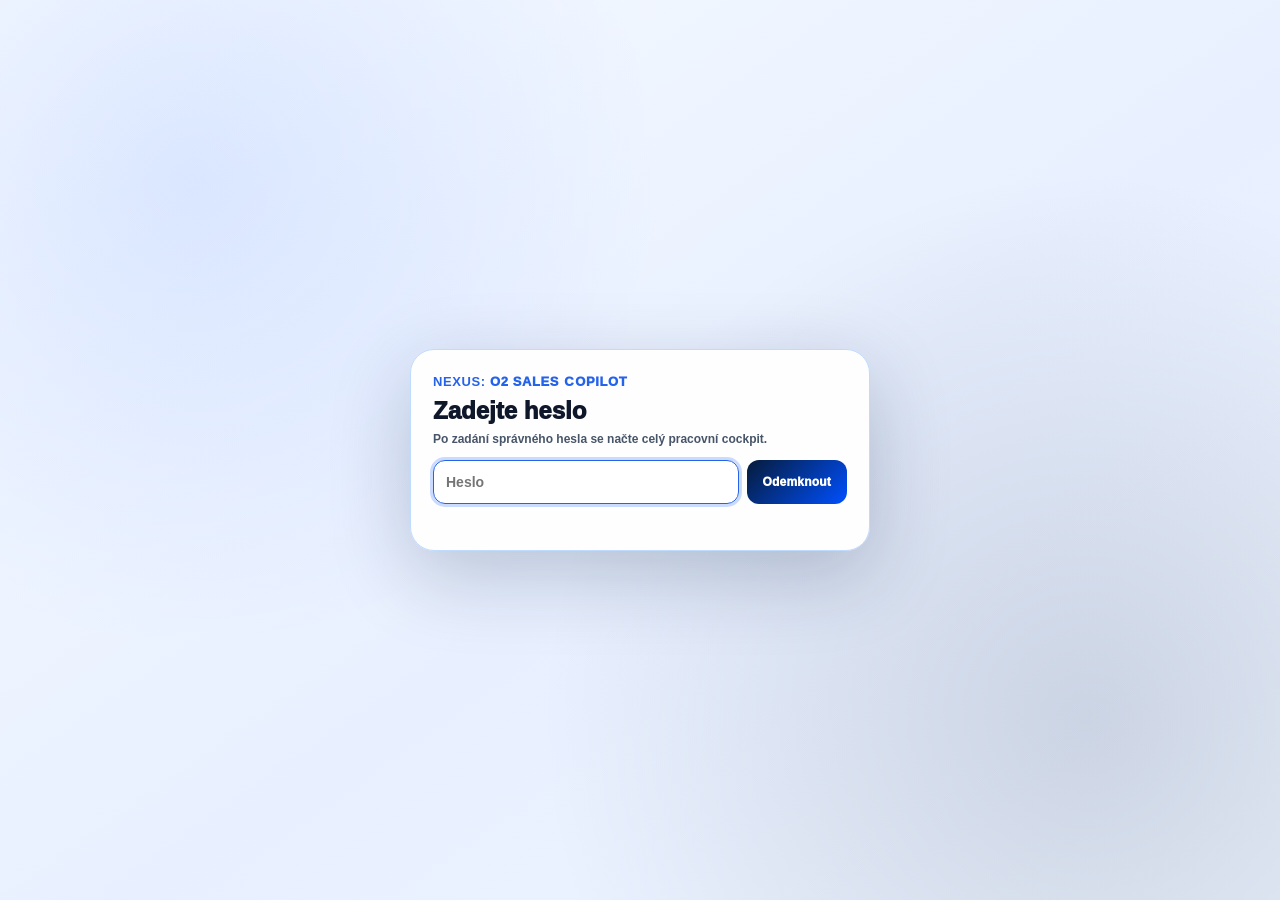
==== index.html @ bfa9541d "Rename index.html.html to index.html" ====
﻿<!DOCTYPE html>
<html lang="cs">
<head>
  <meta charset="UTF-8">
  <meta name="viewport" content="width=1400, shrink-to-fit=no, user-scalable=yes">
  <title>Nexus: O2 Sales Copilot · Corporate scoring & Anomaly Stats</title>
  <style>
    :root {
      --o2: #0050ff;
      --o2d: #061b3a;
      --o2m: #123e78;
      --soft: #eff6ff;
      --line: #dbe5f2;
      --ink: #0f172a;
      --mut: #64748b;
      --ok: #047857;
      --warn: #c2410c;
      --bad: #dc2626;
      --panel: rgba(255, 255, 255, .98);
      --shadow: 0 12px 32px rgba(0, 35, 90, .10);
    }

    *, *:before, *:after {
      box-sizing: border-box;
      margin: 0;
      padding: 0;
      font-family: "On Air", Inter, "Segoe UI", Arial, sans-serif;
    }

    html, body { 
      height: 100%; 
    }

    /* Vynutí desktop layout i na mobilu — 1400px vs. fyzická šířka zařídí dynamický initial-scale ve viewport meta */
    html {
      min-width: 1400px;
    }

    body {
      height: 100vh;
      overflow: hidden;
      background: #eff6ff;
      color: var(--ink);
      font-size: 12px;
    }

    body.locked {
      overflow: hidden;
      background: #f4f8ff;
    }

    body.locked > *:not(#lockScreen):not(script) {
      display: none !important;
    }

    .lock-screen {
      position: fixed;
      inset: 0;
      z-index: 5000;
      display: none;
      align-items: center;
      justify-content: center;
      background:
        radial-gradient(circle at 15% 20%, rgba(0, 80, 255, 0.1), transparent 36%),
        radial-gradient(circle at 85% 80%, rgba(6, 27, 58, 0.14), transparent 42%),
        linear-gradient(145deg, #f7fbff, #e8f0ff 55%, #eef4ff);
      padding: 20px;
    }

    body.locked .lock-screen {
      display: flex;
    }

    .lock-card {
      width: min(460px, 96vw);
      background: rgba(255, 255, 255, 0.96);
      border: 1px solid #bfdbfe;
      border-radius: 24px;
      box-shadow: 0 24px 80px rgba(6, 27, 58, 0.22);
      padding: 24px 22px 18px;
    }

    .lock-brand {
      font-size: 13px;
      text-transform: uppercase;
      letter-spacing: 0.6px;
      color: #2563eb;
      font-weight: 950;
      margin-bottom: 8px;
    }

    .lock-title {
      font-size: 24px;
      line-height: 1.15;
      font-weight: 950;
      color: #0f172a;
      margin-bottom: 8px;
    }

    .lock-sub {
      font-size: 12px;
      color: #475569;
      font-weight: 800;
      margin-bottom: 14px;
    }

    .lock-form {
      display: grid;
      grid-template-columns: 1fr auto;
      gap: 8px;
    }

    .lock-input {
      height: 44px;
      border: 1px solid #93c5fd;
      border-radius: 12px;
      padding: 0 12px;
      font-size: 14px;
      font-weight: 850;
      background: #fff;
      color: #0f172a;
    }

    .lock-input:focus {
      outline: 3px solid rgba(0, 80, 255, 0.2);
      border-color: #2563eb;
    }

    .lock-btn {
      height: 44px;
      border: 0;
      border-radius: 12px;
      padding: 0 16px;
      background: linear-gradient(135deg, var(--o2d), var(--o2));
      color: #fff;
      font-size: 12px;
      font-weight: 950;
      letter-spacing: 0.2px;
    }

    .lock-msg {
      margin-top: 10px;
      min-height: 18px;
      font-size: 11px;
      font-weight: 900;
      color: #dc2626;
    }

    button, textarea, input, select { 
      font-family: inherit; 
    }
    
    button { 
      cursor: pointer; 
    }

    .pill:hover:not(.active), 
    .action-say-btn:hover:not(.active), 
    .road-item:hover:not(.cur) {
      border-color: var(--o2);
    }

    .choice:hover:not(.active) {
      border-color: var(--o2);
      box-shadow: 0 6px 18px rgba(0, 35, 90, .10);
      transform: translateY(-1px);
    }

    header {
      height: 48px;
      background: linear-gradient(135deg, var(--o2d), var(--o2) 72%, #2f7cff);
      color: #fff;
      display: flex;
      align-items: center;
      justify-content: space-between;
      padding: 6px 16px;
      box-shadow: 0 6px 18px rgba(0, 35, 90, .18);
      position: relative;
      z-index: 10;
    }

    .hl {
      display: flex;
      align-items: center;
      gap: 16px;
      min-width: 0;
    }

    .hl-brand {
      min-width: 0;
    }

    .ht { 
      font-size: 16px; 
      font-weight: 950; 
      letter-spacing: -.2px; 
    }

    .hs { 
      font-size: 9px; 
      color: #dbeafe; 
      font-weight: 900; 
      letter-spacing: .45px; 
      text-transform: uppercase; 
    }

    .hc { 
      position: static;
      transform: none;
      text-align: left;
      flex-shrink: 0;
    }

    .clock { 
      font-size: 16px; 
      font-weight: 950; 
    }

    .date { 
      font-size: 8.5px; 
      color: #dbeafe; 
      text-transform: uppercase; 
    }

    .hr { 
      display: flex; 
      gap: 8px; 
      flex-wrap: nowrap;
      overflow-x: auto;
      -webkit-overflow-scrolling: touch;
      scrollbar-width: none;
    }
    .hr::-webkit-scrollbar { display: none; }

    .btn {
      border: 1px solid rgba(255, 255, 255, .28);
      background: rgba(255, 255, 255, .13);
      color: #fff;
      border-radius: 999px;
      padding: 7px 14px;
      font-size: 11px;
      font-weight: 950;
      white-space: nowrap;
      flex-shrink: 0;
    }

    .btn:hover { 
      background: rgba(255, 255, 255, .24); 
    }
    
    .redbtn { background: #dc2626 !important; }
    .greenbtn { background: #0050ff !important; }
    .statbtn { background: #123e78 !important; }

    .app {
      height: calc(100vh - 48px);
      padding: 10px 12px 12px;
      display: grid;
      grid-template-columns: minmax(100px, 6fr) minmax(500px, 39fr) minmax(500px, 39fr) minmax(200px, 16fr);
      gap: 12px;
      max-width: 1920px;
      margin: 0 auto;
      position: relative;
      z-index: 1;
      overflow: hidden;
    }

    .app > aside, .app > section {
      height: 100%;
      min-height: 0;
      display: flex;
      flex-direction: column;
    }

    .road, .card, .panel {
      background: rgba(255,255,255,.94);
      backdrop-filter: blur(14px);
      -webkit-backdrop-filter: blur(14px);
      border: 1px solid rgba(191, 219, 254, .7);
      border-radius: 22px;
      box-shadow: 0 12px 40px rgba(0,35,90,.09), 0 0 0 1px rgba(255,255,255,.6) inset;
      overflow: hidden;
      min-height: 0;
      display: flex;
      flex-direction: column;
      height: 100%;
      flex: 1;
    }

    .cardhead {
      height: 46px;
      min-height: 46px;
      padding: 0 16px;
      color: #fff;
      display: flex;
      justify-content: space-between;
      align-items: center;
      flex-shrink: 0;
      background: linear-gradient(135deg, var(--o2d) 0%, var(--o2) 60%, #3d8bff 100%);
      box-shadow: 0 2px 12px rgba(0,80,255,.25);
    }

    .cardtitle { font-size: 15px; font-weight: 950; letter-spacing: .2px; }

    #cardHost {
      transform-style: preserve-3d;
      backface-visibility: hidden;
      will-change: transform, opacity;
      transform-origin: center center;
    }

    .card-swap-cube-next {
      animation: cubeInNext 260ms cubic-bezier(.2, .7, .2, 1);
    }

    .card-swap-cube-prev {
      animation: cubeInPrev 260ms cubic-bezier(.2, .7, .2, 1);
    }

    @keyframes cubeInNext {
      from {
        opacity: .42;
        transform: perspective(1000px) rotateY(-10deg) translateX(14px) scale(.985);
      }
      to {
        opacity: 1;
        transform: perspective(1000px) rotateY(0deg) translateX(0) scale(1);
      }
    }

    @keyframes cubeInPrev {
      from {
        opacity: .42;
        transform: perspective(1000px) rotateY(10deg) translateX(-14px) scale(.985);
      }
      to {
        opacity: 1;
        transform: perspective(1000px) rotateY(0deg) translateX(0) scale(1);
      }
    }
    
    .badge { 
      font-size: 10px; 
      font-weight: 950; 
      background: rgba(255, 255, 255, .24); 
      padding: 4px 8px; 
      border-radius: 999px; 
    }

    .c0, .c1 { background: linear-gradient(90deg, var(--o2d), var(--o2)); }
    .c2 { background: linear-gradient(90deg, #064e3b, var(--o2)); }
    .c3 { background: linear-gradient(90deg, var(--o2m), var(--o2)); }
    .c6 { background: linear-gradient(90deg, var(--o2d), var(--o2), var(--o2m)); }

    .body {
      position: relative;
      flex: 1;
      min-height: 0;
      overflow: hidden;
      padding: 12px 13px 12px;
      display: flex;
      flex-direction: column;
      gap: 10px;
      height: 100%;
    }

    .body > .req {
      flex: 1;
      min-height: 0;
      display: flex;
      flex-direction: column;
    }

    .box, .say, .req, .recommend, .chart, .day-card, .day-kpi {
      background: #fff;
      border: 1px solid var(--line);
      border-radius: 15px;
      padding: 10px;
      box-shadow: 0 4px 12px rgba(0, 35, 90, .04);
      min-width: 0;
    }

    .say { border: 2px solid #bfdbfe; border-left: 8px solid var(--o2); padding: 12px 13px; }
    .say.warn { border-color: #fed7aa; border-left-color: var(--warn); background: #fff7ed; }
    .say.ok { border-color: #bfdbfe; border-left-color: var(--o2); background: var(--soft); }

    .small, .box h4, .req h4, .recommend h4, .chart h4 {
      font-size: 10.5px;
      text-transform: uppercase;
      letter-spacing: .35px;
      font-weight: 950;
      margin-bottom: 6px;
      color: var(--o2);
    }

    .sentence { font-size: 14px; line-height: 1.36; font-weight: 900; }
    .box p, .req p { font-size: 12px; line-height: 1.35; color: #334155; font-weight: 750; }
    
    .actions { 
      display: flex !important; 
      flex-direction: column !important; 
      gap: 8px !important; 
      align-items: stretch !important; 
      width: 100% !important; 
    }

    .pill {
      position: relative;
      border: 2px solid #cbd5e1;
      background: #fff;
      border-radius: 14px;
      padding: 12px 14px;
      font-size: 12.5px;
      font-weight: 950;
      color: #243244;
      width: 100%;
      text-align: left;
      white-space: normal;
      line-height: 1.25;
      min-height: 42px;
    }

    .pill.active {
      background: linear-gradient(135deg, var(--o2), var(--o2d)) !important;
      color: #fff !important;
      border: 3px solid #fff !important;
      outline: 3px solid #bfdbfe !important;
      box-shadow: 0 4px 14px rgba(0, 80, 255, .2) !important;
      padding-left: 14px !important;
      padding-right: 42px !important;
    }

    .pill.good.active { background: linear-gradient(135deg, var(--o2), var(--o2m)) !important; }
    .pill.active:before { content: none !important; display: none !important; }
    
    .pill.active:after, .choice.active:after, .prod-tabs button.active:after {
      content: "✓";
      position: absolute;
      right: 14px;
      top: 50%;
      transform: translateY(-50%);
      width: 22px;
      height: 22px;
      border-radius: 999px;
      background: #10b981 !important;
      color: #fff;
      display: grid;
      place-items: center;
      font-size: 11px;
      font-weight: 950;
      box-shadow: 0 2px 6px rgba(0,0,0,0.15) !important;
    }

    .action-say-btn {
      width: 100%;
      text-align: left;
      border: 1px solid #cbd5e1;
      background: #fff;
      border-radius: 14px;
      padding: 10px 12px;
      margin-bottom: 6px;
      display: flex;
      justify-content: space-between;
      align-items: center;
      cursor: pointer;
      min-height: 54px;
      flex-shrink: 0;
    }

    .action-say-btn.active {
      background: var(--soft);
      border: 3px solid var(--o2);
      outline: 3px solid rgba(0, 80, 255, .18);
    }
    
    .action-say-btn strong { display: block; font-size: 12.5px; font-weight: 900; margin-bottom: 2px; }
    .action-say-btn span { font-size: 11px; color: var(--mut); font-weight: 750; }

    .chk {
      width: 18px;
      height: 18px;
      border-radius: 50%;
      border: 2px solid #cbd5e1;
      display: grid;
      place-items: center;
      font-size: 10px;
      font-weight: 950;
      color: transparent;
      flex-shrink: 0;
      margin-left: 10px;
    }
    
    .active .chk { 
      background: #10b981 !important; 
      border-color: #10b981 !important; 
      color: #fff; 
      box-shadow: 0 0 0 2px #fff !important; 
    }

    .hint { font-size: 10px; color: #64748b; font-weight: 850; margin-top: 6px; flex-shrink: 0; }

    .nav {
      flex-shrink: 0;
      margin-top: auto;
      display: grid;
      grid-template-columns: 1fr 1fr 1fr;
      gap: 10px;
      padding-top: 4px;
    }

    .nav button {
      border: 0;
      border-radius: 14px;
      padding: 12px 10px;
      font-size: 12px;
      font-weight: 950;
      color: #fff;
      background: linear-gradient(135deg, var(--o2d), var(--o2));
    }

    .nav .sec { background: linear-gradient(135deg, #334155, #64748b); }
    .nav button:disabled { opacity: .35; cursor: not-allowed; }

    .choice-grid { display: grid; grid-template-columns: 1fr; gap: 10px; }
    
    .choice {
      height: 81px;
      min-height: 81px;
      border: 2px solid #cbd5e1;
      border-radius: 16px;
      padding: 0 20px;
      text-align: left;
      position: relative;
      overflow: hidden;
      box-shadow: 0 2px 8px rgba(0, 35, 90, .06);
      cursor: pointer;
      flex-shrink: 0;
      display: flex;
      flex-direction: column;
      justify-content: center;
      transition: box-shadow .15s, transform .15s, background .15s;
      background: #fff;
    }

    .choice.active {
      padding-right: 52px;
      justify-content: center;
      border-width: 2px;
    }

    .choice strong { display: block; font-size: 14px; font-weight: 950; line-height: 1.3; }

    .choice .sayline {
      font-size: 11.5px;
      color: #475569;
      font-weight: 800;
      background: #f8fafc;
      border: 1px solid #e2e8f0;
      border-radius: 8px;
      padding: 3px 10px;
      margin-top: 4px;
      white-space: nowrap;
      overflow: hidden;
      text-overflow: ellipsis;
      max-width: 100%;
    }

    .choice.has-tip { flex-direction: row; align-items: center; justify-content: flex-start; padding-right: 58px; }
    .choice.has-tip strong { margin-bottom: 0; font-size: 14px; }
    
    .choice .tip-btn {
      position: absolute;
      top: 50%;
      transform: translateY(-50%);
      right: 14px;
      width: 34px;
      height: 34px;
      border-radius: 50%;
      background: #fff;
      border: 1px solid rgba(0, 0, 0, .12);
      display: grid;
      place-items: center;
      font-size: 16px;
      cursor: pointer;
      box-shadow: 0 2px 6px rgba(0, 35, 90, .10);
      z-index: 5;
      transition: background .12s;
    }
    
    .choice .tip-btn:hover { background: #fef08a; border-color: #ca8a04; }

    .choice.status-green { background: #fff; border-color: #047857; }
    .choice.status-green strong { color: #047857; }
    .choice.status-green.active { background: rgba(4,120,87,.06); border-color: #047857 !important; box-shadow: inset 5px 0 0 0 #047857, 0 4px 14px rgba(4,120,87,.12); }
    .choice.status-green.active strong { color: #047857 !important; }
    .choice.status-green.active .sayline { background: rgba(4,120,87,.07); color: #047857; border-color: rgba(4,120,87,.2); }
    .choice.status-green.active:after { background: #047857 !important; box-shadow: 0 2px 6px rgba(4,120,87,.3) !important; }

    .choice.status-blue { background: #fff; border-color: #0050ff; }
    .choice.status-blue strong { color: #0050ff; }
    .choice.status-blue.active { background: rgba(0,80,255,.05); border-color: #0050ff !important; box-shadow: inset 5px 0 0 0 #0050ff, 0 4px 14px rgba(0,80,255,.12); }
    .choice.status-blue.active strong { color: #0050ff !important; }
    .choice.status-blue.active .sayline { background: rgba(0,80,255,.06); color: #0050ff; border-color: rgba(0,80,255,.18); }
    .choice.status-blue.active:after { background: #0050ff !important; box-shadow: 0 2px 6px rgba(0,80,255,.3) !important; }

    .choice.status-red { background: #fff; border-color: #dc2626; }
    .choice.status-red strong { color: #dc2626; }
    .choice.status-red.active { background: rgba(220,38,38,.05); border-color: #dc2626 !important; box-shadow: inset 5px 0 0 0 #dc2626, 0 4px 14px rgba(220,38,38,.12); }
    .choice.status-red.active strong { color: #dc2626 !important; }
    .choice.status-red.active .sayline { background: rgba(220,38,38,.06); color: #dc2626; border-color: rgba(220,38,38,.18); }
    .choice.status-red.active:after { background: #dc2626 !important; box-shadow: 0 2px 6px rgba(220,38,38,.3) !important; }

    .choice.status-orange { background: #fff; border-color: #c2410c; }
    .choice.status-orange strong { color: #c2410c; }
    .choice.status-orange.active { background: rgba(194,65,12,.05); border-color: #c2410c !important; box-shadow: inset 5px 0 0 0 #c2410c, 0 4px 14px rgba(194,65,12,.12); }
    .choice.status-orange.active strong { color: #c2410c !important; }
    .choice.status-orange.active .sayline { background: rgba(194,65,12,.06); color: #c2410c; border-color: rgba(194,65,12,.18); }
    .choice.status-orange.active:after { background: #c2410c !important; box-shadow: 0 2px 6px rgba(194,65,12,.3) !important; }

    .road { padding: 14px 12px; display: flex; flex-direction: column; }
    .road-head { font-size: 10px; font-weight: 950; text-transform: uppercase; letter-spacing: .6px; display: flex; justify-content: space-between; align-items: center; margin-bottom: 10px; color: var(--mut); flex-shrink: 0; }
    .road-head b { color: var(--o2); font-size: 14px; font-weight: 950; letter-spacing: 0; }
    .progress { height: 5px; background: #e2e8f0; border-radius: 999px; margin-bottom: 12px; overflow: hidden; flex-shrink: 0; }
    .progress span { display: block; height: 100%; background: linear-gradient(90deg, var(--o2), #64a3ff); transition: width .5s cubic-bezier(.4,0,.2,1); position: relative; overflow: hidden; }
    .progress span::after { content: ''; position: absolute; top: 0; left: -60%; width: 60%; height: 100%; background: linear-gradient(90deg, transparent, rgba(255,255,255,.55), transparent); animation: shimmer 2s infinite; }
    @keyframes shimmer { 0% { left: -60%; } 100% { left: 120%; } }

    .road-list { 
      display: flex; 
      flex-direction: column; 
      gap: 5px; 
      flex: 1;
      min-height: 0;
      position: relative; 
    }
    .road-list:before { content: none; }

    .road-item {
      position: relative;
      z-index: 1;
      border: 1.5px solid #e2e8f0;
      background: #fff;
      border-radius: 14px;
      padding: 8px 6px;
      display: flex;
      flex-direction: column;
      align-items: center;
      justify-content: center;
      gap: 5px;
      text-align: center;
      cursor: pointer;
      width: 100%;
      flex: 1;
      min-height: 0;
      transition: box-shadow .12s, border-color .12s, background .12s, transform .12s;
    }
    .road-item:hover:not(.cur) { border-color: var(--o2); box-shadow: 0 4px 12px rgba(0,35,90,.09); transform: translateX(2px); }
    .road-item.cur { background: linear-gradient(135deg, #eff6ff, #e0eeff); border: 2px solid var(--o2); box-shadow: 0 4px 16px rgba(0,80,255,.13); }
    .road-item.done { background: #f0fdf8; border-color: #86efac; }

    .num { width: 26px; height: 26px; min-width: 26px; border-radius: 50%; background: #e0eaff; color: var(--o2); display: flex; align-items: center; justify-content: center; font-size: 11px; font-weight: 950; flex-shrink: 0; }
    .cur .num { background: var(--o2) !important; color: #fff !important; box-shadow: 0 2px 8px rgba(0,80,255,.3); }
    .done .num { background: #10b981 !important; color: #fff !important; font-size: 13px; }
    .rt { font-size: 10.5px; font-weight: 950; color: var(--ink); line-height: 1.25; word-break: break-word; }
    .cur .rt { color: var(--o2); }
    .done .rt { color: #059669; }
    .rs { font-size: 8.5px; color: #94a3b8; font-weight: 750; letter-spacing: 0.2px; line-height: 1.2; }
    .cur .rs { color: rgba(0,80,255,.55); }
    .done .rs { color: #86efac; }

    .phead {
      height: 42px;
      min-height: 42px;
      background: linear-gradient(90deg, var(--o2d), var(--o2));
      color: #fff;
      padding: 0 15px;
      font-size: 13px;
      font-weight: 950;
      display: flex;
      justify-content: space-between;
      align-items: center;
      flex-shrink: 0;
    }

    .pbody, .product-body { padding: 11px; overflow: auto; min-height: 0; }

    .prod-tabs {
      height: 42px;
      min-height: 42px;
      display: flex;
      gap: 7px;
      padding: 0 10px;
      background: linear-gradient(90deg, var(--o2d), var(--o2));
      align-items: center;
      flex-shrink: 0;
    }

    .prod-tabs button {
      position: relative;
      flex: 1;
      border: 2px solid rgba(255, 255, 255, .45);
      border-radius: 11px;
      padding: 6px 5px;
      font-size: 11px;
      font-weight: 950;
      background: var(--soft);
      color: var(--o2);
    }

    .prod-tabs .active { background: linear-gradient(135deg, var(--o2), var(--o2d)) !important; color: #fff !important; border: 3px solid #fff !important; outline: 3px solid #bfdbfe; padding-right: 28px;}

    .prod-card { display: flex; flex-direction: column; gap: 9px; overflow: auto; height: 100%; min-height: 0; }
    .prod-title { font-size: 18px; font-weight: 950; display: flex; justify-content: space-between; align-items: center;}

    .principle { font-size: 12px; line-height: 1.38; background: var(--soft); border-left: 5px solid var(--o2); border-radius: 0 12px 12px 0; padding: 9px; font-weight: 800; }

    .quote {
      border-radius: 16px;
      padding: 12px 16px;
      font-size: 13.5px;
      line-height: 1.45;
      font-weight: 850;
      background: #f8fbff;
      border: 1px solid #e2e8f0;
      box-shadow: inset 0 1px 2px rgba(0,0,0,0.02), 0 2px 4px rgba(0,0,0,0.02);
      color: #1e293b;
      position: relative;
      border-left: 6px solid var(--o2) !important;
      margin-bottom: 8px;
    }

    .quote strong {
      display: inline-block;
      font-size: 10.5px;
      text-transform: uppercase;
      letter-spacing: 0.6px;
      font-weight: 950;
      margin-bottom: 4px;
    }

    .quote.copilot-namitka { background: #fff8f2 !important; border-color: #ffe3d1 !important; border-left-color: #f97316 !important; color: #431407; }
    .quote.copilot-namitka strong { color: #ea580c; }
    .quote.copilot-vyhoda { background: #f0fdf4 !important; border-color: #bbf7d0 !important; border-left-color: #16a34a !important; color: #14532d; }
    .quote.copilot-vyhoda strong { color: #15803d; }
    .quote.copilot-uzitek { background: #f0f5ff !important; border-color: #dbeafe !important; border-left-color: #2563eb !important; color: #1e3a8a; }
    .quote.copilot-uzitek strong { color: #1d4ed8; }

    .notes-panel .pbody { padding: 12px; display: flex; flex-direction: column; gap: 10px; height: 100%; min-height: 0; }
    .selected-notes { display: flex; flex-direction: column; gap: 6px; overflow: auto; flex: 1; }
    
    .notes { 
      width: 100%; 
      height: 100px; 
      min-height: 90px; 
      resize: none; 
      border: 1px solid #cbd5e1; 
      border-radius: 14px; 
      padding: 10px; 
      font-size: 12px; 
      color: #0f172a; 
      background: #f8fbff; 
    }
    
    .notes:focus { outline: 2px solid var(--o2); background: #fff; }

    .toast { 
      position: fixed; 
      right: 20px; 
      bottom: 18px; 
      background: #0f172a; 
      color: #fff; 
      border-radius: 10px; 
      padding: 12px 16px; 
      font-size: 12.5px; 
      font-weight: 950; 
      opacity: 0; 
      z-index: 999; 
      transition: opacity 0.3s; 
    }
    .toast.show { opacity: 1; }

    /* Voice Panel Styles */
    .voice-panel { 
      position: fixed; 
      bottom: 20px; 
      left: 50%; 
      transform: translateX(-50%); 
      background: rgba(0, 80, 255, 0.95); 
      color: #fff; 
      padding: 10px 22px; 
      border-radius: 999px; 
      font-weight: 950; 
      font-size: 13px; 
      z-index: 1000; 
      display: none; 
      box-shadow: 0 10px 30px rgba(0,35,90,0.3); 
      align-items: center; 
      gap: 10px; 
      border: 2px solid rgba(255,255,255,0.2); 
    }
    
    @keyframes pulse { 
      0% { transform: scale(0.95); box-shadow: 0 0 0 0 rgba(16, 185, 129, 0.7); } 
      70% { transform: scale(1); box-shadow: 0 0 0 6px rgba(16, 185, 129, 0); } 
      100% { transform: scale(0.95); box-shadow: 0 0 0 0 rgba(16, 185, 129, 0); } 
    }
    
    .pulsing-dot { 
      width: 12px; 
      height: 12px; 
      background: #10b981; 
      border-radius: 50%; 
      display: inline-block; 
      animation: pulse 2s infinite; 
    }
    
    .voice-text { 
      max-width: 400px; 
      white-space: nowrap; 
      overflow: hidden; 
      text-overflow: ellipsis; 
      font-style: italic; 
    }

    .voice-level {
      display: inline-flex;
      align-items: flex-end;
      gap: 2px;
      height: 14px;
      margin-left: 4px;
    }

    .voice-level i {
      display: inline-block;
      width: 3px;
      height: 3px;
      border-radius: 2px;
      background: rgba(255, 255, 255, 0.35);
      transition: height 90ms linear, background 160ms linear;
    }

    .voice-level i.on { background: #10b981; }
    .voice-level i.hot { background: #f59e0b; }

    .voice-history {
      max-height: 118px;
      overflow: auto;
      display: flex;
      flex-direction: column;
      gap: 4px;
    }

    .voice-history-item {
      border-left: 2px solid #38bdf8;
      padding: 3px 6px;
      background: rgba(30, 64, 175, 0.18);
      border-radius: 6px;
      font-size: 10.5px;
      line-height: 1.3;
      color: #e2e8f0;
    }

    .voice-history-item .vh-tags {
      display: block;
      margin-top: 2px;
      font-size: 9.5px;
      color: #7dd3fc;
      font-weight: 850;
    }

    .voice-history-item.empty {
      border-left-color: #64748b;
      color: #94a3b8;
      font-style: italic;
    }

    .voice-debug {
      position: fixed;
      right: 16px;
      bottom: 74px;
      width: min(420px, calc(100vw - 24px));
      background: rgba(15, 23, 42, 0.96);
      color: #e2e8f0;
      border: 1px solid rgba(148, 163, 184, 0.45);
      border-radius: 14px;
      box-shadow: 0 14px 36px rgba(2, 6, 23, 0.45);
      padding: 12px;
      z-index: 1100;
      display: none;
      font-size: 11px;
      line-height: 1.35;
    }

    .voice-debug.open {
      display: block;
    }

    .voice-debug-head {
      display: flex;
      justify-content: space-between;
      align-items: center;
      margin-bottom: 8px;
      font-weight: 950;
      color: #bfdbfe;
      text-transform: uppercase;
      letter-spacing: .35px;
    }

    .voice-debug-row {
      margin-bottom: 7px;
      border: 1px solid rgba(148, 163, 184, 0.25);
      border-radius: 10px;
      padding: 7px 8px;
      background: rgba(30, 41, 59, 0.45);
    }

    .voice-debug-row:last-child {
      margin-bottom: 0;
    }

    .voice-debug-row b {
      display: block;
      font-size: 10px;
      margin-bottom: 4px;
      color: #93c5fd;
      text-transform: uppercase;
      letter-spacing: .25px;
    }

    .voice-debug-matches {
      display: flex;
      flex-wrap: wrap;
      gap: 6px;
    }

    .voice-chip {
      display: inline-flex;
      align-items: center;
      border-radius: 999px;
      border: 1px solid rgba(147, 197, 253, 0.35);
      background: rgba(30, 64, 175, 0.25);
      color: #dbeafe;
      padding: 2px 8px;
      font-size: 10px;
      font-weight: 850;
      white-space: nowrap;
    }

    .premium-save, .tahak-modal { position: fixed; inset: 0; z-index: 200; display: none; align-items: center; justify-content: center; background: rgba(6, 27, 58, .5); backdrop-filter: blur(6px); }
    .premium-save.open, .tahak-modal.open { display: flex; }

    /* =========================================================================
       ADMIN FULLSCREEN — Voice locks | Teams targets | Copilot editor
       ========================================================================= */
    .admin-full {
      position: fixed;
      inset: 0;
      z-index: 300;
      display: none;
      flex-direction: column;
      background: linear-gradient(160deg, #eef4ff 0%, #f7fbff 55%, #ffffff 100%);
    }
    .admin-full.open { display: flex; }
    .admin-topbar {
      height: 60px;
      flex-shrink: 0;
      background: linear-gradient(135deg, var(--o2d), var(--o2) 70%, #3d8bff);
      color: #fff;
      display: flex;
      align-items: center;
      justify-content: space-between;
      padding: 0 20px;
      box-shadow: 0 8px 24px rgba(0, 35, 90, .18);
      gap: 12px;
    }
    .admin-brand { display: flex; align-items: center; gap: 12px; }
    .admin-brand h2 { font-size: 17px; font-weight: 950; margin: 0; letter-spacing: .1px; }
    .admin-brand .admin-sub { font-size: 10px; font-weight: 900; color: #dbeafe; text-transform: uppercase; letter-spacing: .5px; }
    .admin-topbar .admin-actions { display: flex; gap: 8px; flex-wrap: wrap; }
    .admin-topbtn {
      border: 1px solid rgba(255, 255, 255, .32);
      background: rgba(255, 255, 255, .14);
      color: #fff;
      border-radius: 999px;
      padding: 8px 14px;
      font-size: 11.5px;
      font-weight: 950;
      cursor: pointer;
      display: inline-flex;
      align-items: center;
      gap: 6px;
    }
    .admin-topbtn:hover { background: rgba(255, 255, 255, .26); }
    .admin-topbtn.danger { background: #dc2626; border-color: #dc2626; }
    .admin-topbtn.ok { background: #10b981; border-color: #10b981; }

    .admin-workspace {
      flex: 1;
      min-height: 0;
      display: grid;
      grid-template-columns: minmax(280px, 1fr) minmax(340px, 1.25fr) minmax(560px, 2.2fr);
      gap: 14px;
      padding: 14px;
      overflow: hidden;
    }
    .admin-col {
      background: #fff;
      border: 1px solid #dbe5f2;
      border-radius: 18px;
      box-shadow: 0 10px 32px rgba(0, 35, 90, .07);
      display: flex;
      flex-direction: column;
      min-height: 0;
      overflow: hidden;
    }
    .admin-col-head {
      padding: 14px 18px;
      border-bottom: 1px solid #eef4ff;
      background: linear-gradient(180deg, #f8fbff, #fff);
      display: flex;
      align-items: center;
      gap: 10px;
      flex-shrink: 0;
    }
    .admin-col-head h3 {
      font-size: 14px;
      font-weight: 950;
      color: var(--o2d);
      margin: 0;
    }
    .admin-col-head .admin-col-sub {
      font-size: 10.5px;
      color: var(--mut);
      font-weight: 850;
    }
    .admin-col-body {
      flex: 1;
      overflow-y: auto;
      padding: 14px 18px;
      min-height: 0;
    }
    .admin-col-foot {
      padding: 10px 14px;
      border-top: 1px solid #eef4ff;
      background: #f8fbff;
      display: flex;
      gap: 8px;
      justify-content: flex-end;
      flex-shrink: 0;
    }

    .admin-section {
      background: #f8fbff;
      border: 1px solid #dbe5f2;
      border-radius: 12px;
      padding: 12px 14px;
      margin-bottom: 12px;
    }
    .admin-section h4 {
      font-size: 12px;
      font-weight: 950;
      color: var(--o2d);
      margin: 0 0 6px;
      text-transform: uppercase;
      letter-spacing: .3px;
    }
    .admin-section p.hint {
      font-size: 11px;
      color: var(--mut);
      font-weight: 750;
      line-height: 1.45;
      margin: 4px 0 10px;
    }

    .admin-btn {
      border: 1px solid #cbd5e1;
      background: #fff;
      color: var(--ink);
      border-radius: 10px;
      padding: 8px 12px;
      font-size: 12px;
      font-weight: 900;
      cursor: pointer;
      display: inline-flex;
      align-items: center;
      gap: 6px;
      transition: all .12s;
    }
    .admin-btn:hover { border-color: var(--o2); color: var(--o2); }
    .admin-btn.primary { background: var(--o2); color: #fff; border-color: var(--o2); }
    .admin-btn.primary:hover { background: var(--o2d); border-color: var(--o2d); color: #fff; }
    .admin-btn.ok { background: #10b981; color: #fff; border-color: #10b981; }
    .admin-btn.warn { background: #f59e0b; color: #fff; border-color: #f59e0b; }
    .admin-btn.ghost { background: transparent; }
    .admin-btn.icon-only { padding: 6px 8px; }
    .admin-btn.tiny { padding: 4px 8px; font-size: 10.5px; }
    .admin-btn.full { width: 100%; justify-content: center; }
    .admin-btn.danger { background: #dc2626; color: #fff; border-color: #dc2626; }

    .admin-input, .admin-textarea, .admin-select {
      width: 100%;
      border: 1.5px solid #dbe5f2;
      border-radius: 10px;
      padding: 9px 11px;
      font-size: 12px;
      font-weight: 800;
      color: var(--ink);
      background: #fff;
      outline: none;
      font-family: inherit;
      transition: border-color .12s, box-shadow .12s;
    }
    .admin-textarea { min-height: 46px; resize: vertical; line-height: 1.4; font-weight: 700; }
    .admin-input:focus, .admin-textarea:focus, .admin-select:focus {
      border-color: var(--o2);
      box-shadow: 0 0 0 3px rgba(0,80,255,.10);
    }
    .admin-label {
      font-size: 10.5px;
      font-weight: 950;
      color: var(--mut);
      text-transform: uppercase;
      letter-spacing: .35px;
      display: block;
      margin: 8px 0 4px;
    }

    /* Teams targets */
    .admin-target {
      border: 1px solid #dbe5f2;
      background: #fff;
      border-radius: 12px;
      padding: 10px 12px;
      margin-bottom: 8px;
      display: grid;
      grid-template-columns: 1fr auto;
      gap: 8px;
      align-items: center;
    }
    .admin-target.default {
      border-color: #0050ff;
      box-shadow: 0 0 0 2px rgba(0,80,255,.10);
    }
    .admin-target-body {
      display: flex;
      flex-direction: column;
      gap: 6px;
      min-width: 0;
    }
    .admin-target-row {
      display: flex;
      gap: 6px;
      align-items: center;
    }
    .admin-target-name {
      font-weight: 950;
      font-size: 12.5px;
      color: var(--o2d);
      flex: 1;
      min-width: 0;
    }
    .admin-target-url {
      font-family: ui-monospace, "SF Mono", Consolas, monospace;
      font-size: 10.5px;
      color: var(--mut);
      overflow: hidden;
      text-overflow: ellipsis;
      white-space: nowrap;
      max-width: 100%;
    }
    .admin-target-actions {
      display: flex;
      flex-direction: column;
      gap: 4px;
    }
    .admin-badge {
      display: inline-flex;
      align-items: center;
      gap: 4px;
      background: #eef4ff;
      border: 1px solid #bfdbfe;
      color: var(--o2d);
      padding: 2px 8px;
      font-size: 9.5px;
      font-weight: 950;
      border-radius: 999px;
      text-transform: uppercase;
      letter-spacing: .4px;
    }
    .admin-badge.ok { background: #d1fae5; border-color: #10b981; color: #065f46; }
    .admin-badge.off { background: #fee2e2; border-color: #fecaca; color: #991b1b; }

    .admin-composer {
      background: #fff;
      border: 1px dashed #93c5fd;
      border-radius: 12px;
      padding: 12px;
      margin-top: 8px;
    }

    /* Editor tabs */
    .admin-tabs {
      display: flex;
      gap: 4px;
      padding: 8px 12px 0;
      background: #f8fbff;
      border-bottom: 1px solid #dbe5f2;
      flex-wrap: wrap;
      flex-shrink: 0;
    }
    .admin-tab {
      border: 1px solid #dbe5f2;
      border-bottom: none;
      background: #eef4ff;
      color: var(--mut);
      border-radius: 10px 10px 0 0;
      padding: 8px 14px;
      font-size: 11.5px;
      font-weight: 950;
      cursor: pointer;
      margin-bottom: -1px;
    }
    .admin-tab.active {
      background: #fff;
      color: var(--o2d);
      border-color: #bfdbfe;
      border-bottom: 1px solid #fff;
    }

    .admin-product-chips {
      display: flex;
      gap: 6px;
      flex-wrap: wrap;
      margin-bottom: 12px;
    }
    .admin-chip {
      border: 1.5px solid #dbe5f2;
      background: #fff;
      color: var(--mut);
      border-radius: 999px;
      padding: 6px 12px;
      font-size: 11.5px;
      font-weight: 950;
      cursor: pointer;
    }
    .admin-chip.active {
      background: var(--o2);
      color: #fff;
      border-color: var(--o2);
    }

    .admin-list-row {
      background: #fff;
      border: 1px solid #dbe5f2;
      border-radius: 10px;
      padding: 8px 10px;
      margin-bottom: 6px;
      display: grid;
      grid-template-columns: 22px 1fr auto;
      gap: 8px;
      align-items: start;
    }
    .admin-list-row .row-num {
      display: grid;
      place-items: center;
      background: #eef4ff;
      color: var(--o2d);
      border-radius: 6px;
      font-size: 10.5px;
      font-weight: 950;
      height: 22px;
    }
    .admin-list-row .row-actions {
      display: flex;
      gap: 3px;
      flex-shrink: 0;
    }
    .admin-list-row .row-actions .admin-btn {
      padding: 3px 6px;
      font-size: 11px;
    }

    .admin-kv-row {
      background: #fff;
      border: 1px solid #dbe5f2;
      border-radius: 12px;
      padding: 10px;
      margin-bottom: 8px;
      display: grid;
      grid-template-columns: 1fr auto;
      gap: 8px;
      align-items: start;
    }
    .admin-kv-body {
      display: flex;
      flex-direction: column;
      gap: 6px;
      min-width: 0;
    }
    .admin-kv-actions {
      display: flex;
      flex-direction: column;
      gap: 4px;
    }

    .admin-empty {
      text-align: center;
      padding: 22px 12px;
      color: var(--mut);
      font-size: 11.5px;
      font-weight: 850;
      border: 1px dashed #dbe5f2;
      border-radius: 12px;
      background: #f8fbff;
    }

    .admin-save-indicator {
      display: inline-flex;
      align-items: center;
      gap: 6px;
      font-size: 10.5px;
      font-weight: 950;
      color: #dbeafe;
      text-transform: uppercase;
      letter-spacing: .35px;
      opacity: 0;
      transition: opacity .2s;
    }
    .admin-save-indicator.visible { opacity: 1; }
    .admin-save-indicator .dot {
      width: 8px; height: 8px;
      border-radius: 50%;
      background: #10b981;
      box-shadow: 0 0 0 0 rgba(16,185,129,.7);
      animation: iconBurst .5s ease-out;
    }

    @media (max-width: 1200px) {
      .admin-workspace {
        grid-template-columns: 1fr;
        overflow-y: auto;
      }
      .admin-col { min-height: 360px; }
    }

    @keyframes savePop {
      0%   { opacity: 0; transform: scale(.7) translateY(20px); }
      60%  { transform: scale(1.05) translateY(-4px); }
      80%  { transform: scale(.97) translateY(1px); }
      100% { opacity: 1; transform: scale(1) translateY(0); }
    }
    @keyframes iconBurst {
      0%   { transform: scale(.6); box-shadow: 0 0 0 0 rgba(16,185,129,.7); }
      50%  { transform: scale(1.18); box-shadow: 0 0 0 18px rgba(16,185,129,0); }
      100% { transform: scale(1); box-shadow: 0 0 0 0 rgba(16,185,129,0); }
    }

    .save-card { min-width: 320px; max-width: 420px; background: #fff; border-radius: 26px; padding: 28px 24px; text-align: center; box-shadow: 0 30px 90px rgba(0, 35, 90, .35); animation: savePop .45s cubic-bezier(.34,1.56,.64,1) both; }
    .save-icon { width: 76px; height: 76px; margin: 0 auto 14px; border-radius: 50%; background: linear-gradient(135deg,#10b981,#059669) !important; display: grid; place-items: center; color: #fff; font-size: 34px; font-weight: 950; animation: iconBurst .55s ease both .1s; }
    .save-card h2 { font-size: 22px; font-weight: 950; color: var(--o2d); margin-bottom: 6px; }
    .save-card p { font-size: 12px; font-weight: 850; color: #475569; }

    .tahak-card { min-width: 680px; max-width: 1200px; width: 92%; background: #fff; border-radius: 24px; padding: 24px; text-align: left; box-shadow: 0 30px 90px rgba(0, 35, 90, .35); position: relative; max-height: 85vh; display: flex; flex-direction: column; }

    .slack-input { width: 100%; border: 1.5px solid #dbe5f2; border-radius: 10px; padding: 10px 12px; font-size: 12px; font-weight: 800; color: var(--ink); outline: none; transition: border-color .15s; font-family: inherit; }
    .slack-input:focus { border-color: var(--o2); box-shadow: 0 0 0 3px rgba(0,80,255,.08); }
    .slack-label { font-size: 11px; font-weight: 950; color: var(--mut); text-transform: uppercase; letter-spacing: .5px; display: block; margin-bottom: 5px; }
    .slack-toggle-row { display: flex; align-items: center; justify-content: space-between; padding: 10px 0; border-bottom: 1px solid #f1f5f9; }
    .slack-toggle-label { font-size: 13px; font-weight: 850; color: var(--ink); }
    .slack-toggle { position: relative; width: 44px; height: 24px; flex-shrink: 0; }
    .slack-toggle input { opacity: 0; width: 0; height: 0; }
    .slack-slider { position: absolute; inset: 0; background: #cbd5e1; border-radius: 999px; cursor: pointer; transition: background .2s; }
    .slack-slider:before { content: ''; position: absolute; width: 18px; height: 18px; left: 3px; top: 3px; background: #fff; border-radius: 50%; transition: transform .2s; box-shadow: 0 1px 4px rgba(0,0,0,.2); }
    .slack-toggle input:checked + .slack-slider { background: var(--o2); }
    .slack-toggle input:checked + .slack-slider:before { transform: translateX(20px); }
    .slack-status { font-size: 12px; font-weight: 850; margin-top: 10px; min-height: 18px; }
    .slack-preview { background: #1a1d21; border-radius: 10px; padding: 12px 14px; margin-top: 10px; font-size: 11px; color: #d1d5db; font-family: monospace; line-height: 1.5; border-left: 3px solid #10b981; }
    .tahak-close { position: absolute; right: 18px; top: 18px; width: 34px; height: 34px; border-radius: 50%; background: #f1f5f9; border: 1px solid #cbd5e1; display: grid; place-items: center; font-size: 16px; font-weight: 950; cursor: pointer; color: #475569; }
    .tahak-close:hover { background: #e2e8f0; color: #0f172a; }
    .tahak-title { font-size: 18px; font-weight: 950; color: var(--o2d); margin-bottom: 14px; padding-right: 36px; }
    .tahak-list { display: flex; flex-direction: column; gap: 10px; overflow-y: auto; }
    .tahak-item { background: #f8fbff; border: 1px solid #bfdbfe; border-left: 5px solid var(--o2); border-radius: 12px; padding: 12px; font-size: 26px; line-height: 1.42; font-weight: 400; color: #0f172a; }

    .overlay { position: fixed; inset: 0; background: rgba(15, 23, 42, .45); z-index: 110; display: none; }
    .overlay.open { display: block; }

    .drawer { position: fixed; top: 0; right: 0; width: 92vw; max-width: 1600px; min-width: 800px; height: 100vh; background: #f8fbff; border-left: 1px solid #bfdbfe; box-shadow: -28px 0 70px rgba(15, 23, 42, .22); z-index: 120; display: none; flex-direction: column; }
    .drawer.open { display: flex; }
    .drawer.fullscreen { width: 100vw !important; max-width: none !important; min-width: 0 !important; }

    .drawer-head { height: 62px; background: linear-gradient(135deg, var(--o2d), var(--o2)); color: #fff; display: flex; align-items: center; justify-content: space-between; padding: 10px 20px; }
    .drawer-title { font-size: 18px; font-weight: 950; }
    .drawer-sub { font-size: 10.5px; color: #bfdbfe; text-transform: uppercase; letter-spacing: .4px; font-weight: 900; }
    .drawer-actions { display: flex; gap: 10px; }
    .drawer-btn { border: 1px solid rgba(255, 255, 255, .28); background: rgba(255, 255, 255, .14); color: #fff; border-radius: 999px; padding: 8px 14px; font-size: 11.5px; font-weight: 950; }
    .drawer-close { background: #dc2626; }
    .drawer-body { padding: 16px; overflow: auto; display: flex; flex-direction: column; gap: 14px; background: #eef6ff; flex: 1; }

    .filter-bar { display: flex; gap: 6px; margin-bottom: 12px; flex-wrap: wrap; }
    .filter-btn { border: 1px solid #dbe5f2; background: #fff; border-radius: 999px; padding: 6px 14px; font-size: 11.5px; font-weight: 900; color: #475569; }
    .filter-btn.active { background: var(--o2); color: #fff; border-color: var(--o2); }

    .chart-col { display: flex; flex-direction: column; align-items: center; height: 100%; justify-content: flex-end; gap: 4px; }
    .bars-wrapper { display: flex; align-items: flex-end; gap: 4px; height: 140px; width: 100%; justify-content: center; position: relative; }
    .bar-calls { width: 55%; border-radius: 4px 4px 0 0; background: var(--o2); position: relative; display: flex; justify-content: center; }
    .bar-label { position: absolute; top: -18px; font-size: 10px; font-weight: 950; color: var(--ink); }
    .col-label { font-size: 10px; font-weight: 950; color: #64748b; }
    .bar-total { font-size: 9.5px; font-weight: 950; color: var(--ink); min-height: 14px; line-height: 14px; text-align: center; }

    .anomaly-box { background: #fff7ed; border: 2px solid #fdba74; border-radius: 14px; padding: 12px; display: flex; flex-direction: column; gap: 6px; }
    .anomaly-box h4 { color: #c2410c; margin: 0; font-size: 11px; text-transform: uppercase; letter-spacing: .4px; font-weight: 950; }
    .anomaly-row { display: flex; align-items: center; justify-content: space-between; font-size: 11.5px; font-weight: 850; color: #7c2d12; border-bottom: 1px solid #fed7aa; padding: 4px 0; }
    .anomaly-row:last-child { border-bottom: none; }
    .anomaly-badge { background: #dc2626; color: #fff; padding: 2px 8px; border-radius: 999px; font-size: 10px; font-weight: 950; }
    .anomaly-ok { background: #10b981; color: #fff; padding: 2px 8px; border-radius: 999px; font-size: 10px; font-weight: 950; }

    .split-grid { display: grid !important; grid-template-columns: 1fr 1fr !important; gap: 12px !important; width: 100% !important; }
    .need-section-grid { display: grid !important; grid-template-columns: 1fr 1fr !important; gap: 10px !important; width: 100% !important; }
    
    .need-section { border: 1px solid #dbe5f2; border-radius: 18px; background: #fff; overflow: hidden; min-width: 0; }
    .need-section h4 { margin: 0 !important; padding: 10px 12px; font-size: 12px !important; color: #fff !important; letter-spacing: .25px; text-transform: uppercase; font-weight: 950; }
    .need-section .need-inner { padding: 10px; display: flex; flex-direction: column; gap: 7px; }
    .need-section .pill { font-size: 10.8px !important; padding: 9px 10px !important; min-height: 38px !important; border-radius: 12px !important; text-align: center !important; }
    
    .need-rodina h4 { background: #047857; }
    .need-postpaid h4 { background: #0050ff; }
    .need-internet h4 { background: #123e78; }
    .need-tv h4 { background: #c2410c; }

    .note-section { background: #fff; border: 1px solid #dbe5f2; border-radius: 16px; padding: 10px; }
    .note-section h4 { font-size: 10px; text-transform: uppercase; letter-spacing: .35px; font-weight: 950; color: #0050ff; margin-bottom: 7px; }
    .note-list { display: flex; flex-direction: column; gap: 6px; }
    .note-row { display: flex; align-items: flex-start; gap: 7px; font-size: 11.5px; font-weight: 820; line-height: 1.35; color: #0f172a; }
    .note-dot { width: 18px; height: 18px; border-radius: 50%; background: #0050ff; color: #fff; display: grid; place-items: center; font-size: 10px; font-weight: 950; flex: 0 0 auto; margin-top: -1px; }
    .note-dot.done { background: #10b981 !important; }
    .note-dot.warn { background: #f59e0b !important; }
    .note-empty { border: 1px dashed #cbd5e1; background: #f8fafc; border-radius: 14px; padding: 10px; font-size: 11px; color: #64748b; font-weight: 850; }

    body.sandbox-mode header { background: #f59e0b !important; }
    body.sandbox-mode .hs:after { content: " · TRÉNINK"; color: #fef08a; font-weight: 950; }

    /* Ikonová tlačítka v hlavičce (mic, zen, sandbox, fullscreen, mobile view) */
    .btn.iconbtn {
      position: relative;
      padding: 7px 10px;
      min-width: 38px;
      display: inline-flex;
      align-items: center;
      justify-content: center;
    }
    .btn.iconbtn svg { margin: 0; display: block; }
    .btn.iconbtn.on {
      background: #10b981 !important;
      border-color: #10b981 !important;
      box-shadow: 0 0 0 2px rgba(16,185,129,.28);
    }
    .iconbtn-badge {
      display: none;
      position: absolute;
      top: -4px;
      right: -4px;
      min-width: 15px;
      height: 15px;
      padding: 0 3px;
      border-radius: 999px;
      background: #10b981;
      color: #fff;
      font-size: 9px;
      font-weight: 950;
      line-height: 15px;
      text-align: center;
      border: 1.5px solid #061b3a;
    }
    .btn.iconbtn.zen1 { background: linear-gradient(135deg, #1e3a8a, #3b82f6) !important; border-color: rgba(255,255,255,.5) !important; }
    .btn.iconbtn.zen2 { background: linear-gradient(135deg, #6b21a8, #a855f7) !important; border-color: rgba(255,255,255,.5) !important; }
    .btn.iconbtn.zen1 .iconbtn-badge,
    .btn.iconbtn.zen2 .iconbtn-badge { display: block; background: #fff; color: #061b3a; border-color: #061b3a; }

    /* ── ZEN 1 (skrýt boční panely) ────────────────────────────────────── */
    body.zen-mode .app {
      grid-template-columns: 1fr 1fr !important;
      justify-content: space-between !important;
      max-width: 100% !important;
      padding: 10px 16px 12px !important;
    }
    body.zen-mode .app > aside:nth-child(1),
    body.zen-mode .app > aside:nth-child(4) {
      display: none !important;
    }
    body.zen-mode header {
      background: linear-gradient(135deg, #040f20, #0038b8) !important;
    }
    body.zen-mode .hs:after {
      content: " · ZEN 1 · SOUSTŘEDĚNÍ";
      color: #a7f3d0;
    }

    /* ── ZEN 2 (vše viditelné, ale rozostřené kromě panelu pod myší) ───── */
    body.zen2-mode .app > aside,
    body.zen2-mode .app > section {
      filter: blur(4px) saturate(85%);
      opacity: .55;
      transition: filter .28s ease, opacity .28s ease, transform .28s ease;
    }
    body.zen2-mode .app > aside:hover,
    body.zen2-mode .app > section:hover,
    body.zen2-mode .app > aside:focus-within,
    body.zen2-mode .app > section:focus-within {
      filter: none;
      opacity: 1;
      transform: translateY(-2px);
    }
    body.zen2-mode header {
      background: linear-gradient(135deg, #3b0764, #7c3aed 70%, #a855f7) !important;
    }
    body.zen2-mode .hs:after {
      content: " · ZEN 2 · FOCUS UNDER CURSOR";
      color: #ddd6fe;
    }

    /* ── MOBILNÍ ZOBRAZENÍ ─────────────────────────────────────────────── *
       Přesně stejný layout jako na PC, jen zmenšený tak, aby se vešel
       na displej telefonu. Realizováno CSS `zoom` na body (JS dopočítá
       přesný poměr), přebije se také portrait media query, která jinak
       přepne kokpit do 1-sloupcového stacku.                             */
    html.mobile-view-root {
      min-width: 0 !important;
    }
    html.mobile-view-root body {
      overflow: hidden !important;
      height: 100vh !important;
    }
    html.mobile-view-root body.mobile-view .app {
      height: calc(100% - 48px) !important;
      grid-template-columns: minmax(100px, 6fr) minmax(500px, 39fr) minmax(500px, 39fr) minmax(200px, 16fr) !important;
      overflow: hidden !important;
      padding: 10px 12px 12px !important;
    }
    html.mobile-view-root body.mobile-view .app > aside,
    html.mobile-view-root body.mobile-view .app > section {
      height: 100% !important;
      min-height: 0 !important;
    }
    html.mobile-view-root body.mobile-view .road { display: flex !important; }
    html.mobile-view-root body.mobile-view .drawer {
      width: 92vw !important;
      max-width: 1600px !important;
      min-width: 0 !important;
    }
    html.mobile-view-root body.mobile-view .drawer.fullscreen {
      width: 100vw !important;
    }

    @media(max-width: 1500px) and (orientation: portrait) {
      body { overflow: auto; }
      .app { height: auto !important; min-height: calc(100vh - 48px) !important; grid-template-columns: 1fr; }
      .app > aside, .app > section, .app > section > .card, .app > aside > .panel { height: auto !important; min-height: auto !important; }
      .road { display: none; }
      .drawer { width: 100vw; min-width: 0; }
      .split-grid { grid-template-columns: 1fr !important; }
    }
    @media(max-width: 900px) {
      .need-section-grid { grid-template-columns: 1fr !important; }
    }

    @media (prefers-reduced-motion: reduce) {
      .card-swap-cube-next,
      .card-swap-cube-prev {
        animation: none !important;
      }
      .pulsing-dot {
        animation: none !important;
      }
    }

    /* ── Mikro-interakce: stisknutí tlačítek ──────────────────────────────── */
    .btn:active { transform: scale(0.96); transition: transform .08s; }
    .pill:active { transform: scale(0.97); transition: transform .08s; }
    .filter-btn:active { transform: scale(0.96); transition: transform .08s; }
    .nav button:active { transform: scale(0.96); transition: transform .08s; }
    .choice:active { transform: scale(0.99) !important; transition: transform .08s !important; }
    .road-item:active { transform: scale(0.97) translateX(0) !important; transition: transform .08s !important; }
    .action-say-btn:active { transform: scale(0.99); transition: transform .08s; }
    .lock-btn:active { transform: scale(0.96); transition: transform .08s; }

    /* ── AI živý rámeček (světlo obíhá pomalu po obvodu) ─────────────────── */
    @keyframes ai-spin { to { transform: rotate(360deg); } }
    .ai-live-border {
      position: relative;
      border-radius: 15px;
      overflow: hidden;
      padding: 4px;
      background: #dbe5f2;
    }
    .ai-live-border::before {
      content: '';
      position: absolute;
      top: 50%; left: 50%;
      width: 220%; height: 220%;
      margin: -110% 0 0 -110%;
      background: conic-gradient(
        from 0deg,
        transparent 0deg,
        transparent 200deg,
        rgba(0, 198, 255, 0.55) 235deg,
        #00c6ff 275deg,
        #ffffff 315deg,
        #0050ff 335deg,
        #00c6ff 355deg,
        transparent 360deg
      );
      filter: drop-shadow(0 0 6px rgba(0, 198, 255, 0.75));
      animation: ai-spin 9s linear infinite;
      z-index: 0;
    }
    .ai-live-border-inner {
      position: relative;
      z-index: 1;
      background: #f8fbff;
      border-radius: 13px;
      padding: 9px;
    }
  </style>
  <script id="boot-config">window.__BOOT_CONFIG__=null;</script>
</head>
<body class="locked">
  <div class="lock-screen" id="lockScreen" role="dialog" aria-modal="true" aria-labelledby="lockTitle">
    <div class="lock-card">
      <div class="lock-brand"><strong>Nexus:</strong> O2 Sales <span id="lockBypass" aria-hidden="true" style="cursor:inherit;color:inherit;padding:0 1px;">C</span>opilot</div>
      <h1 class="lock-title" id="lockTitle">Zadejte heslo</h1>
      <p class="lock-sub">Po zadání správného hesla se načte celý pracovní cockpit.</p>
      <div class="lock-form">
        <input id="lockInput" class="lock-input" type="password" autocomplete="off" spellcheck="false" placeholder="Heslo">
        <button class="lock-btn" data-action="unlock-app">Odemknout</button>
      </div>
      <div class="lock-msg" id="lockMsg"></div>
    </div>
  </div>
  <header>
    <div class="hl">
      <div class="hl-brand">
        <div class="ht"><strong>Nexus:</strong> O2 Sales Copilot</div>
        <div class="hs">Created by David Gottfried</div>
      </div>
      <div class="hc">
        <div class="clock" id="clock"></div>
        <div class="date" id="date"></div>
      </div>
    </div>
    <div class="hr">
      <button class="btn iconbtn" data-action="toggle-mic" id="micBtn" title="Hlasové ovládání: Copilot sám odškrtává to, co říkáš | Ctrl+klik = Debug hlasu" style="border-color: #10b981;"><svg width="16" height="16" viewBox="0 0 24 24" fill="none" stroke="currentColor" stroke-width="2.5" stroke-linecap="round" stroke-linejoin="round"><path d="M12 1a3 3 0 0 0-3 3v8a3 3 0 0 0 6 0V4a3 3 0 0 0-3-3z"/><path d="M19 10v2a7 7 0 0 1-14 0v-2"/><line x1="12" y1="19" x2="12" y2="23"/><line x1="8" y1="23" x2="16" y2="23"/></svg></button>
      <button class="btn iconbtn" data-action="toggle-voice-debug" id="voiceDebugBtn" title="Přepis hlasu – zobrazit / skrýt"><svg width="16" height="16" viewBox="0 0 24 24" fill="none" stroke="currentColor" stroke-width="2.5" stroke-linecap="round" stroke-linejoin="round"><path d="M14 2H6a2 2 0 0 0-2 2v16a2 2 0 0 0 2 2h12a2 2 0 0 0 2-2V8z"/><polyline points="14,2 14,8 20,8"/><line x1="9" y1="13" x2="15" y2="13"/><line x1="9" y1="17" x2="15" y2="17"/></svg></button>
      <button class="btn iconbtn" data-action="toggle-zen" id="zenBtn" title="Zen režim: klik cyklicky přepíná Vypnuto → Zen 1 (skrýt boky) → Zen 2 (rozostřit boky)"><svg width="16" height="16" viewBox="0 0 24 24" fill="none" stroke="currentColor" stroke-width="2.5" stroke-linecap="round" stroke-linejoin="round"><path d="M21 12.79A9 9 0 1 1 11.21 3 7 7 0 0 0 21 12.79z"/></svg><span class="iconbtn-badge" id="zenBadge"></span></button>
      <button class="btn iconbtn" data-action="toggle-sandbox" id="sandboxBtn" title="Trénink: hovory se neukládají do statistik"><svg width="16" height="16" viewBox="0 0 24 24" fill="none" stroke="currentColor" stroke-width="2.5" stroke-linecap="round" stroke-linejoin="round"><path d="M22 10v6"/><path d="M2 10l10-5 10 5-10 5z"/><path d="M6 12v5c3 3 9 3 12 0v-5"/></svg></button>
      <button class="btn iconbtn" data-action="toggle-fullscreen" id="fullscreenBtn" title="Přepnout celou obrazovku"><svg width="16" height="16" viewBox="0 0 24 24" fill="none" stroke="currentColor" stroke-width="2.5" stroke-linecap="round" stroke-linejoin="round"><path d="M8 3H5a2 2 0 0 0-2 2v3"/><path d="M21 8V5a2 2 0 0 0-2-2h-3"/><path d="M3 16v3a2 2 0 0 0 2 2h3"/><path d="M16 21h3a2 2 0 0 0 2-2v-3"/></svg></button>
      <button class="btn iconbtn" data-action="toggle-mobile-view" id="mobileBtn" title="Mobilní zobrazení: zmenší celý PC layout tak, aby se vešel na displej mobilu (ideálně použij spolu s fullscreenem a na šířku)"><svg width="16" height="16" viewBox="0 0 24 24" fill="none" stroke="currentColor" stroke-width="2.5" stroke-linecap="round" stroke-linejoin="round"><rect x="5" y="2" width="14" height="20" rx="2.5" ry="2.5"/><line x1="12" y1="18.2" x2="12.01" y2="18.2"/></svg></button>
      <button class="btn statbtn" data-action="open-stats"><svg width="13" height="13" viewBox="0 0 24 24" fill="none" stroke="currentColor" stroke-width="2.5" stroke-linecap="round" stroke-linejoin="round" style="vertical-align:-1px;margin-right:4px"><line x1="18" y1="20" x2="18" y2="10"/><line x1="12" y1="20" x2="12" y2="4"/><line x1="6" y1="20" x2="6" y2="14"/></svg>Statistiky</button>
      <button class="btn" data-action="open-admin" id="adminBtn" title="Administrace (heslem chráněno)" style="background:#123e78 !important;"><svg width="13" height="13" viewBox="0 0 24 24" fill="none" stroke="currentColor" stroke-width="2.5" stroke-linecap="round" stroke-linejoin="round" style="vertical-align:-1px;margin-right:4px"><circle cx="12" cy="12" r="3"/><path d="M19.4 15a1.65 1.65 0 0 0 .33 1.82l.06.06a2 2 0 1 1-2.83 2.83l-.06-.06a1.65 1.65 0 0 0-1.82-.33 1.65 1.65 0 0 0-1 1.51V21a2 2 0 1 1-4 0v-.09A1.65 1.65 0 0 0 9 19.4a1.65 1.65 0 0 0-1.82.33l-.06.06a2 2 0 1 1-2.83-2.83l.06-.06a1.65 1.65 0 0 0 .33-1.82 1.65 1.65 0 0 0-1.51-1H3a2 2 0 1 1 0-4h.09A1.65 1.65 0 0 0 4.6 9a1.65 1.65 0 0 0-.33-1.82l-.06-.06a2 2 0 1 1 2.83-2.83l.06.06a1.65 1.65 0 0 0 1.82.33H9a1.65 1.65 0 0 0 1-1.51V3a2 2 0 1 1 4 0v.09a1.65 1.65 0 0 0 1 1.51 1.65 1.65 0 0 0 1.82-.33l.06-.06a2 2 0 1 1 2.83 2.83l-.06.06a1.65 1.65 0 0 0-.33 1.82V9a1.65 1.65 0 0 0 1.51 1H21a2 2 0 1 1 0 4h-.09a1.65 1.65 0 0 0-1.51 1z"/></svg>Admin</button>
      <button class="btn redbtn" data-action="reset-call"><svg width="13" height="13" viewBox="0 0 24 24" fill="none" stroke="currentColor" stroke-width="2.5" stroke-linecap="round" stroke-linejoin="round" style="vertical-align:-1px;margin-right:4px"><polyline points="3,6 5,6 21,6"/><path d="M19,6v14a2,2,0,0,1-2,2H7a2,2,0,0,1-2-2V6m3,0V4a2,2,0,0,1,2-2h4a2,2,0,0,1,2,2v2"/></svg>Zahodit hovor</button>
    </div>
  </header>
  </script>
  <main class="app">
    <aside>
      <div id="roadmapHost" class="road"></div>
    </aside>
    <section>
      <div id="cardHost" class="card"></div>
    </section>
    <aside>
      <div class="panel">
        <div class="prod-tabs" id="productButtons"></div>
        <div class="product-body">
          <div id="productCard" class="prod-card"></div>
        </div>
      </div>
    </aside>
    <aside>
      <div class="panel notes-panel">
        <div class="phead">
          <span>Poznámky</span>
        </div>
        <div class="pbody">
          <div id="notesScoreHost"></div>
          <div class="selected-notes" id="selectedNotes"></div>
          <textarea id="callNotes" class="notes" placeholder="Ruční doplnění poznámek k hovoru. Nahoře se doporučení generují automaticky."></textarea>
        </div>
      </div>
    </aside>
  </main>
  
  <div class="premium-save" id="premiumSave">
    <div class="save-card">
      <div class="save-icon">✓</div>
      <h2 id="premiumSaveTitle">Hovor uložen</h2>
      <p id="premiumSaveSub">Obchodní stopa byla zapsána a cockpit je připraven na další hovor.</p>
    </div>
  </div>
  
  <div class="admin-full" id="adminModal" aria-hidden="true">
    <div class="admin-topbar">
      <div class="admin-brand">
        <svg width="22" height="22" viewBox="0 0 24 24" fill="none" stroke="#fff" stroke-width="2.4" stroke-linecap="round" stroke-linejoin="round"><path d="M12 15v2m0-14a3 3 0 0 1 3 3v4a3 3 0 0 1-6 0V6a3 3 0 0 1 3-3z"/><path d="M19 10v2a7 7 0 0 1-14 0v-2"/></svg>
        <div>
          <h2>Administrace &amp; Copilot Studio</h2>
          <div class="admin-sub">Voice Locks · Teams Broadcast · Live Card Editor</div>
        </div>
        <span class="admin-save-indicator" id="adminSaveIndicator"><span class="dot"></span> Uloženo</span>
      </div>
      <div class="admin-actions" id="adminTopActions">
        <button class="admin-topbtn" data-action="admin-export" title="Stáhne aktuální konfiguraci karet + Teams jako JSON">📤 Export</button>
        <button class="admin-topbtn" data-action="admin-import" title="Načte konfiguraci ze souboru JSON — sdílené s kolegy">📥 Import</button>
        <button class="admin-topbtn" data-action="admin-share-link" title="Vytvoří odkaz s vloženou konfigurací pro celý tým">🔗 Odkaz pro tým</button>
        <button class="admin-topbtn danger" data-action="admin-reset-defaults" title="Vrátí karty a produkty na tovární hodnoty">↺ Tovární karty</button>
        <button class="admin-topbtn ok" data-action="close-admin" title="Zavřít administraci">✕ Zavřít</button>
      </div>
    </div>

    <!-- LOCK / PASSWORD (zobrazí se dokud není odemčeno) -->
    <div id="adminAuth" style="max-width:460px;margin:60px auto;background:#fff;border:1px solid #bfdbfe;border-radius:20px;padding:24px;box-shadow:0 20px 60px rgba(0,35,90,.12);">
      <div style="font-size:18px;font-weight:950;color:var(--o2d);margin-bottom:8px;">🔐 Přístup do administrace</div>
      <p style="font-size:12px;color:var(--mut);font-weight:800;margin-bottom:14px;line-height:1.5;">Administrace je chráněna heslem. Zadej heslo pro přístup k nastavení hlasového zámku, Teams notifikací a live editoru karet.</p>
      <label class="admin-label">Heslo</label>
      <div style="display:flex;gap:8px;margin-bottom:8px;">
        <input id="adminPasswordInput" class="admin-input" type="password" autocomplete="off" spellcheck="false" placeholder="Zadej heslo" style="flex:1;" />
        <button class="admin-btn primary" data-action="unlock-admin" style="padding:0 18px;">Odemknout</button>
      </div>
      <div id="adminAuthMsg" style="min-height:18px;font-size:12px;font-weight:850;color:#dc2626;"></div>
    </div>

    <!-- WORKSPACE (zobrazí se po odemčení) -->
    <div class="admin-workspace" id="adminSettings" style="display:none;">

      <!-- LEVÝ SLOUPEC: Voice locks -->
      <div class="admin-col">
        <div class="admin-col-head">
          <svg width="18" height="18" viewBox="0 0 24 24" fill="none" stroke="#0050ff" stroke-width="2.5" stroke-linecap="round" stroke-linejoin="round"><rect x="3" y="11" width="18" height="11" rx="2" ry="2"/><path d="M7 11V7a5 5 0 0 1 10 0v4"/></svg>
          <div>
            <h3>Uzamčení klikání myší</h3>
            <div class="admin-col-sub">Zaškrtnuté kategorie půjdou označit jen hlasem</div>
          </div>
        </div>
        <div class="admin-col-body">
          <div class="admin-section">
            <h4>🎙️ Vynucení hlasového ovládání</h4>
            <p class="hint">Uzamčené kategorie <b>nepůjde odklikat myší</b> — položky se budou zaškrtávat <b>pouze hlasovým příkazem</b>. Trénink: donutí konzultanta reálně mluvit se zákazníkem.</p>
            <div class="slack-toggle-row">
              <span class="slack-toggle-label">Profilační otázky</span>
              <label class="slack-toggle"><input type="checkbox" id="adminLockQuestions"><span class="slack-slider"></span></label>
            </div>
            <div class="slack-toggle-row">
              <span class="slack-toggle-label">Výhody</span>
              <label class="slack-toggle"><input type="checkbox" id="adminLockBenefits"><span class="slack-slider"></span></label>
            </div>
            <div class="slack-toggle-row">
              <span class="slack-toggle-label">Užitky / zkušební uzavření</span>
              <label class="slack-toggle"><input type="checkbox" id="adminLockUtilities"><span class="slack-slider"></span></label>
            </div>
            <div class="slack-toggle-row" style="border-bottom:none;">
              <span class="slack-toggle-label">Dotažení / další krok</span>
              <label class="slack-toggle"><input type="checkbox" id="adminLockClosing"><span class="slack-slider"></span></label>
            </div>
          </div>
          <div class="admin-section" style="background:#fff7ed;border-color:#fed7aa;">
            <h4 style="color:#c2410c;">💡 Doporučení</h4>
            <p class="hint" style="margin:0;">Pro nejlepší trénink zamkni <b>Otázky + Výhody + Užitky</b> a nech <b>Dotažení</b> odemčené (rychlejší dokončení hovoru).</p>
          </div>
        </div>
        <div class="admin-col-foot">
          <div id="adminLocksStatus" style="font-size:11px;font-weight:850;flex:1;"></div>
          <button class="admin-btn primary" data-action="save-admin-locks">💾 Uložit zámky</button>
        </div>
      </div>

      <!-- STŘEDNÍ SLOUPEC: Teams targets & composer -->
      <div class="admin-col">
        <div class="admin-col-head">
          <svg width="18" height="18" viewBox="0 0 24 24" fill="none" stroke="#0050ff" stroke-width="2.5" stroke-linecap="round" stroke-linejoin="round"><path d="M18 8A6 6 0 0 0 6 8c0 7-3 9-3 9h18s-3-2-3-9"/><path d="M13.73 21a2 2 0 0 1-3.46 0"/></svg>
          <div>
            <h3>Teams notifikace &amp; broadcast</h3>
            <div class="admin-col-sub">Více cílů (kanály / skupiny) + přímé odeslání zprávy</div>
          </div>
        </div>
        <div class="admin-col-body" id="adminTeamsBody">
          <!-- Vyplní renderAdminTargets() -->
        </div>
        <div class="admin-col-foot">
          <div id="teamsStatus" style="font-size:11px;font-weight:850;flex:1;"></div>
          <button class="admin-btn" data-action="teams-add-target">➕ Přidat cíl</button>
          <button class="admin-btn primary" data-action="save-teams-settings">💾 Uložit</button>
        </div>
      </div>

      <!-- PRAVÝ SLOUPEC: Live editor -->
      <div class="admin-col">
        <div class="admin-col-head">
          <svg width="18" height="18" viewBox="0 0 24 24" fill="none" stroke="#0050ff" stroke-width="2.5" stroke-linecap="round" stroke-linejoin="round"><path d="M12 20h9"/><path d="M16.5 3.5a2.121 2.121 0 0 1 3 3L7 19l-4 1 1-4L16.5 3.5z"/></svg>
          <div>
            <h3>Editor karet, produktů &amp; copilotu</h3>
            <div class="admin-col-sub">Změny se okamžitě promítnou do kokpitu · 1:1 s reálnými kartami</div>
          </div>
        </div>
        <div class="admin-tabs" id="adminEditorTabs">
          <button class="admin-tab" data-action="admin-editor-tab" data-val="cards">📋 Karty (1–8)</button>
          <button class="admin-tab" data-action="admin-editor-tab" data-val="products">📦 Produkty &amp; copilot</button>
          <button class="admin-tab" data-action="admin-editor-tab" data-val="needs">💡 Potřeby &amp; SOS</button>
          <button class="admin-tab" data-action="admin-editor-tab" data-val="objections">🛡️ Námitky</button>
        </div>
        <div class="admin-col-body" id="adminEditorBody">
          <!-- Vyplní renderAdminEditor() -->
        </div>
        <div class="admin-col-foot">
          <div id="adminEditorStatus" style="font-size:11px;font-weight:850;flex:1;color:var(--mut);">Auto-save po každé změně · sdílené přes Export / Odkaz</div>
          <button class="admin-btn ok" data-action="admin-preview-refresh">🔄 Refresh preview</button>
        </div>
      </div>

    </div>

    <input type="file" id="adminImportFile" accept=".json,application/json" style="display:none;">
  </div>

  <div class="tahak-modal" id="tahakModal" data-action="close-tahak">
    <div class="tahak-card">
      <button class="tahak-close" data-action="close-tahak" title="Zavřít tahák">✕</button>
      <div class="tahak-title" id="tahakTitle">💡 Tahák</div>
      <div class="tahak-list" id="tahakList"></div>
    </div>
  </div>
  
  <div class="voice-panel" id="voicePanel">
    <span class="pulsing-dot"></span>
    <span class="voice-text" id="voiceText">Naslouchám...</span>
    <span class="voice-level" id="voiceLevel" aria-hidden="true">
      <i></i><i></i><i></i><i></i><i></i>
    </span>
  </div>

  <div class="voice-debug" id="voiceDebugPanel">
    <div class="voice-debug-head">
      <span>Voice Debug</span>
      <span id="voiceDebugModeLabel">Balanced</span>
    </div>
    <div class="voice-debug-row"><b>Interim</b><div id="voiceDebugInterim">-</div></div>
    <div class="voice-debug-row"><b>Final</b><div id="voiceDebugFinal">-</div></div>
    <div class="voice-debug-row"><b>Zachycené položky</b><div id="voiceDebugMatches" class="voice-debug-matches"></div></div>
    <div class="voice-debug-row"><b>Historie transkriptu</b><div id="voiceDebugHistory" class="voice-history"></div></div>
    <div class="voice-debug-row"><b>Status</b><div id="voiceDebugStatus">Vypnuto</div></div>
  </div>
  
  <div class="toast" id="toast">Uloženo</div>
  <div class="overlay" id="shade" data-action="close-drawer"></div>
  
  <aside class="drawer" id="drawer">
    <div class="drawer-head">
      <div>
        <div class="drawer-title" id="drawerTitle">Statistiky</div>
        <div class="drawer-sub" id="drawerSub">Přehled vzorců a doporučení kouče</div>
      </div>
      <div class="drawer-actions">
        <button class="drawer-btn" id="printBtn" data-action="printscreen-stats" style="background: #0050ff;">📸 Zkopírovat do schránky (Printscreen)</button>
        <button class="drawer-btn drawer-close" data-action="close-drawer">Zavřít</button>
      </div>
    </div>
    <div class="drawer-body" id="drawerBody"></div>
  </aside>

  <script>
    const APP_VERSION = 'V44SCORING';
    const $ = id => document.getElementById(id);
    function todayKey() { return new Date().toLocaleDateString('cs-CZ'); }
    const histKey = `o2SalesCockpit${APP_VERSION}History`;
    const stateKey = `o2SalesCockpit${APP_VERSION}State`;
    const notesKey = `o2SalesCockpit${APP_VERSION}Notes`;
    const configKey = `o2SalesCockpit${APP_VERSION}Config`;
    const clearGuardKey = `o2SalesCockpit${APP_VERSION}ClearGuard`;
    const voiceSettingsKey = `o2SalesCockpit${APP_VERSION}VoiceSettings`;
    const appPassword = 'Ústí';
    let isUnlocked = false;

    function esc(v) {
      return String(v == null ? '' : v).replace(/&/g, '&amp;').replace(/</g, '&lt;').replace(/>/g, '&gt;').replace(/"/g, '&quot;').replace(/'/g, '&#039;');
    }

    function unlockApp() {
      const input = $('lockInput');
      const msg = $('lockMsg');
      if (!input || !msg) return;
      const typed = String(input.value || '').trim();
      if (typed === appPassword) {
        performUnlock('Aplikace odemčena');
      } else {
        msg.textContent = 'Nesprávné heslo.';
        input.select();
      }
    }

    // Skrytý bypass pro administrátora — trojklik na písmeno „C" ve slově Copilot
    // v hlavičce lock screenu. Vizuálně identické okolí, žádný cursor/underline navíc,
    // aby to nezvaný uživatel nedetekoval.
    function performUnlock(msg) {
      isUnlocked = true;
      document.body.classList.remove('locked');
      const inp = $('lockInput'); if (inp) inp.value = '';
      const m = $('lockMsg'); if (m) m.textContent = '';
      const lockScreen = $('lockScreen');
      if (lockScreen) lockScreen.style.display = 'none';
      if (msg && typeof toast === 'function') toast(msg);
    }

    (function wireLockBypass() {
      const c = document.getElementById('lockBypass');
      if (!c) return;
      let clicks = 0, timer = null;
      c.addEventListener('click', (e) => {
        e.preventDefault();
        e.stopPropagation();
        clicks++;
        clearTimeout(timer);
        timer = setTimeout(() => { clicks = 0; }, 1200);
        if (clicks >= 2) {
          clicks = 0;
          clearTimeout(timer);
          performUnlock('');
        }
      });
    })();

    function downloadText(filename, text, type = 'text/plain') {
      const blob = new Blob([text], { type });
      const a = document.createElement('a');
      a.href = URL.createObjectURL(blob);
      a.download = filename;
      document.body.appendChild(a);
      a.click();
      setTimeout(() => { URL.revokeObjectURL(a.href); a.remove(); }, 0);
    }

    function block(id, cls, title) {
      return { id, cls, title };
    }

    const defaultCards = {
      situace: { title: '1. Úvod hovoru', small: 'Reakce zákazníka', sentence: '', requiredTitle: '', hint: '' },
      reseni: { title: '2. Ošetření situace', small: 'Ošetření situace', sentence: 'Ošetři situaci zákazníka tak, aby hovor mohl pokračovat správným směrem.', requiredTitle: 'Důvod / stav a most dál', confirmText: 'Situace vyřešena / ošetřena', hint: 'Pro pokračování dál je nutné vybrat levý (důvod/stav) i pravý sloupec (směr řešení).' },
      profilace: { title: '3. Najdi důvod ke koupi', small: 'Profilace', sentence: 'Cíl není odškrtnout otázku. Cíl je vytáhnout důvod ke koupi a pojmenovat potřebu zákazníka.', requiredTitle: 'Otevřené otázky', needsTitle: '', hint: 'Pro přechod na další kartu označ minimálně 3 položené otázky.' },
      nabidka: { title: '4. Nabídka jako řešení', small: 'Nabídka jako řešení', sentence: 'Podle toho, co zákazník řekl, nabídni konkrétní řešení. Neprodávej produkt izolovaně, ale hodnotu a výslednou cenu.', requiredTitle: 'Potvrď nabídku do sluchátka', offerButton: 'Nabídka použita' },
      vyhody: { title: '5. Výhody', small: 'Výhoda není vlastnost', sentence: 'Každou výhodu přelož do toho, co zákazník reálně získá.', requiredTitle: 'Vyber vysvětlenou výhodu', hint: 'Pro přechod dál označ minimálně 3 vysvětlené výhody O2.' },
      uzitky: { title: '6. Užitek / zkušební uzavření', small: 'Zkušební uzavření', sentence: 'Neříkej jen „rozumíte tomu?“. Polož prodejní otázku na míru a otestuj souhlas.', requiredTitle: 'Vyber použité zkušební uzavření', hint: 'Pro přechod dál označ minimálně 3 použité užitky z panelu.' },
      dotazeni: { title: '7. Dotažení', small: 'Dotažení prodeje', sentence: 'Hovor bez konkrétní stopy je ztracený čas. Vyber reálný výstup v systémech O2.', requiredTitle: 'Označ sjednaný další krok' },
      new: { title: '8. Nový hovor', small: 'Uložit a načíst nový hovor', sentence: 'Tady už není potřeba žádné shrnutí. Stačí uložit aktuální hovor a otevřít čistý nový hovor.', backButton: '‹ Zpět', saveButton: 'Uložit a načíst nový hovor' }
    };

    const defaultSos = {
      enabled: false,
      title: 'Okamžitá námitka zákazníka:',
      buttons: ['Je to drahé', 'Nemám zájem (Obecná)', 'Mám to roztříštěné u konkurence']
    };

    const commonObjections = {
      'Je to drahé': 'Rozumím, cena je důležitá. Proto bych se nedíval jen na cenu jedné služby, ale na celou domácnost. Často se dá ušetřit právě tím, že se mobil, internet, televize nebo Unity poskládají dohromady. Co dnes platíte zvlášť?',
      'Nemám zájem': 'Rozumím, nechci Vám nic nutit. Jen si nechci nechat ujít možnost ověřit, jestli dnes neplatíte zbytečně víc, než musíte. Řešíte doma spíš cenu, data, internet, nebo televizi?',
      'Nemám čas': 'Rozumím, vezmu to opravdu krátce. Řešíte teď spíš cenu, mobil, internet, nebo televizi?',
      'Pošlete mi nabídku e-mailem': 'Rád Vám ji pošlu, ale aby nebyla obecná, potřebuji ji nejdřív postavit podle Vaší domácnosti. Jinak Vám pošlu jen čísla bez souvislosti. Co dnes používáte doma — mobil, internet, televizi, případně Air Bank?',
      'Musím se poradit': 'To chápu, u služeb pro domácnost je dobré se poradit. Aby ta porada byla konkrétní, pojďme si jen ujasnit, jestli budete doma řešit hlavně cenu, kvalitu internetu, data v mobilech, nebo televizní obsah.',
      'Jsem spokojený': 'To je dobře, spokojenost je základ. Tady ale nemusíme řešit problém. Můžeme se podívat, jestli nejde stejné nebo lepší nastavení udělat výhodněji. Kdy jste si naposledy porovnával celkovou cenu celé domácnosti?',
      'Nechci nic měnit': 'Rozumím. Změna kvůli změně nedává smysl. Já se ale nechci bavit o změně, pokud nepřinese konkrétní přínos. Pojďme nejdřív ověřit, jestli by Vám přinesla nižší cenu, lepší službu nebo jednodušší správu.',
      'U konkurence to mám levnější': 'Rozumím, cena konkurence je důležitá. Pojďme ale porovnat celou hodnotu, nejen jednu položku. U O2 může hrát roli O2 Spolu, Unity odměna, O2 Connect, Security nebo Oneplay. Co přesně máte v té ceně zahrnuto?',
      'Už to mám vyřešené': 'Rozumím, nechci otevírat něco znovu zbytečně. Jen si ověřím, jestli je výsledek opravdu nejvýhodnější. Co přesně jste řešil — cenu, tarif, internet, televizi, nebo přenos čísla?',
      'Mám pracovní SIM': 'Jasně, pracovní číslo často vyřeší základní volání. Otázka ale je, jestli máte vyřešenou i soukromou část — rodinu, data mimo práci, chytré hodinky, tablet, internet doma nebo televizi. Co z toho používáte mimo pracovní SIM?',
      'Používám jen Wi‑Fi': 'Rozumím. Wi‑Fi doma pomůže, ale mobilní data řeší situace mimo domov — navigaci, cestování, čekání, výlety, děti nebo hotspot. Kdy naposledy jste potřeboval internet mimo domov?',
      'Nepotřebuji neomezená data': 'To chápu. Neomezená data nejsou jen o tom, že každý den stáhnete hodně dat. Jsou hlavně o klidu, že nemusíte hlídat limit, Wi‑Fi ani FUP. Kdy nejčastěji data používáte mimo domov?',
      'Internet mi funguje': 'To je dobře. U internetu ale nejde jen o to, jestli funguje, ale jestli zvládá celou domácnost — práci, televizi, mobily, děti, hry a Wi‑Fi v každém pokoji. Kde doma je signál nejslabší?',
      'Televizi nesleduji': 'Rozumím. Dnes už ale nejde jen o klasickou televizi. Oneplay je spíš zábava na vyžádání — sport, filmy, seriály, zpětné sledování a obsah na více zařízeních. Co doma sledujete nejčastěji?',
      'Oneplay nepotřebuji': 'Chápu. Nechci Vám nabízet televizi jen proto, že existuje. Dává smysl jen tehdy, pokud nahradí jiné předplatné, přidá sport, zpětné sledování nebo zjednoduší zábavu doma. Za jaké streamovací nebo televizní služby dnes platíte?',
      'Air Bank nechci': 'Rozumím, banku člověk nemění jen tak. U Unity ale nezačínáme bankou, začínáme výslednou cenou služeb. Pokud by Vám propojení přineslo pravidelnou měsíční odměnu, stálo by za to si aspoň spočítat rozdíl?',
      'Nechci závazek': 'To chápu, závazek může působit nepříjemně. Proto je důležité rozlišit, jestli řešíme dlouhou smlouvu, nebo jen lepší nastavení služeb. Co je pro Vás důležitější — volnost, cena, nebo jistota služby?',
      'Ještě si to rozmyslím': 'Rozumím. Aby to nebylo jen odložení bez výsledku, pojďme si říct, co konkrétně si potřebujete rozmyslet — cenu, rozsah služeb, přechod, nebo jestli to využijete?',
      'Nevolejte mi s nabídkami': 'Rozumím, nechci Vás obtěžovat. Jen ověřím, jestli nechcete nabídky vůbec, nebo nechcete obecné nabídky bez konkrétního přínosu. Pokud by šlo o úsporu nebo lepší nastavení Vašich služeb, mám Vám to stručně říct?',
      'Je to moc složité': 'Chápu, když je služeb víc, může to působit složitě. Můj cíl je to zjednodušit — jedna správa, jasná výsledná cena a konkrétní přínos. Mám Vám to říct úplně jednoduše ve třech bodech?'
    };

    const defaultProducts = {
      spolu: {
        label: 'O2 Spolu', title: 'O2 Spolu', theme: '#047857',
        principle: 'Sjednocení domácnosti pod jednu správu, jedna přehledná faktura a maximální sleva v kombinaci s Unity.',
        keys: ['domácnost', 'faktury', 'cena', 'internet', 'tv', 'rodina', 'spolu', 'sloučit'],
        questions: [
          'Jaké služby v rodině používáte?', 
          'Kdo všechno u vás doma používá mobilní služby?',
          'Co vše máte u jiného poskytovatele?', 
          'Kolik vás přibližně stojí celá domácnost za služby měsíčně?',
          'Dávalo by smysl mít služby pod jednou správou?', 
          'Je u vás doma ještě někdo na dobíjecí kartě?',
          'Kdo z rodiny je ještě u konkurence?'
        ],
        benefits: [
          'Získáte kompletní správu všech rodinných služeb pod jedním přihlášením v aplikaci Moje O2.',
          'Získáte maximální slevu na balíček a k tomu odměnu Unity 300 Kč, kterou vám pošleme každý měsíc zpět na účet.',
          'Budete mít vše na jedné přehledné faktuře, takže se zbavíte zmatku s více platbami u různých firem.',
          'Všichni členové rodiny dostanou datový bonus a navíc si mezi sebou budete volat úplně zdarma.',
          'Spojíme vám rychlý internet, 5G mobily a televizi Oneplay do jednoho cenově nejvýhodnějšího řešení.'
        ],
        trialCloses: [
          'Když se podíváme na roční úsporu 3 600 Kč díky Unity and přehledné jedné faktuře, co z toho rodina ocení víc?',
          'Kdybychom všechny vaše služby sjednotili bez výpadku a ještě snížili celkovou měsíční platbu, dávalo by smysl to hned nastavit?',
          'Je pro vás cennější ušetřit čas s jednou správou, nebo získat nejsilnější Wi-Fi a TV pro celou rodinu?'
        ],
        objections: commonObjections,
        copilotBenefits: {
          'Nižší cena za služby každý měsíc': 'Díky tomu, že si služby spojíte do jednoho balíčku, budete je mít výhodnější a každý měsíc tak reálně snížíte celkové náklady vaší domácnosti.',
          'Jedna faktura': 'Všechny služby budete mít přehledně na jedné faktuře. Už nebudete muset hlídat několik různých plateb a vyúčtování.',
          'Jedna aplikace': 'V aplikaci Moje O2 uvidíte své služby, platby, spotřebu i nastavení celé domácnosti krásně na jednom místě.',
          'Jeden operátor': 'Mobil, internet, televizi i další služby vyřešíte jednoduše pod jednou střechou u nás.',
          'Jedno místo pro řešení': 'Když budete potřebovat cokoliv změnit nebo vyřešit, stačí se obrátit na nás. Odpadne vám obvolávání různých poskytovatelů.',
          'Unity 150 Kč nebo 300 Kč': 'Pokud splníte jednoduché podmínky, získáte od nás pravidelnou odměnu 150 Kč nebo 300 Kč každý měsíc zpět.',
          'Plus výhody jednotlivých služeb': 'K O2 Spolu navíc získáte všechny výhody vašeho mobilního tarifu, internetu nebo Oneplay přesně podle toho, co reálně využíváte.'
        },
        copilotUtilities: {
          'Nižší výdaje': 'Každý měsíc ušetříte na pravidelných platbách za služby pro celou vaši domácnost.',
          'Méně starostí': 'Díky spojení služeb budete mít o starost méně – už je nebudete muset řešit každou zvlášť.',
          'Větší přehled': 'Získáte naprostý přehled. Všechny služby, platby a nastavení najdete hezky pohromadě.',
          'Větší pohodlí': 'Bude to pro vás mnohem pohodlnější, vše podstatné vyřídíte přes jednu aplikaci a s jedním operátorem.',
          'Jednodušší správu domácnosti': 'Správa vaší domácnosti bude hned jednodušší, když mobil, internet i televizi nastavujete z jednoho místa.',
          'Výhody navíc': 'Získáte přístup k dalším exkluzivním výhodám u každé ze služeb, které máte v balíčku.',
          'Jedenho partnera pro všechno': 'Získáte spolehlivého partnera pro všechno. Stačí jeden telefonát a vyřešíme s vámi cokoliv.'
        },
        closing: [
          'Dává Vám smysl mít služby pohromadě?', 'Pomohla by Vám jedna faktura?',
          'Je pro Vás zajímavá nižší cena domácnosti?', 'Líbí se Vám to?', 'Jdeme do toho?',
          'Můžeme to dát do jednoho balíčku?', 'Mohu objednávku odeslat?', 'Slyším, že se Vám to líbí.'
        ]
      },
      neo: {
        label: 'Postpaid', title: 'Postpaid / NEO+', theme: '#0050ff',
        principle: 'Svoboda neomezených dat v nejrychlejší 5G síti, kybernetická ochrana O2 Security a sdílení dat s dalšími zařízeními.',
        keys: ['data', 'mobil', 'rodina', 'cena', 'zařízení', 'wifi', 'tarif', 'postpaid'],
        questions: [
          'Kolik dnes za tarif platíte?', 
          'Jak dnes mobil nejčastěji používáte?',
          'Máte tarif, dobíjecí kartu, nebo firemní číslo?', 
          'Kolik vás mobil běžně vyjde za měsíc?',
          'Kdy nejvíc poznáte, že vám současný mobil nestačí?', 
          'Používáte k mobilu ještě další zařízení, třeba hodinky, tablet nebo dětské zařízení?',
          'Co je pro vás u tarifu důležitější?'
        ],
        benefits: [
          'Získáte skutečně neomezená data s maximální rychlostí v naší nejlépe hodnocené 5G síti.',
          'Díky službě O2 Connect můžete svá neomezená data snadno sdílet i do tabletu nebo chytrých hodinek.',
          'Zabezpečíme vás službou O2 Security, která přímo v síti zablokuje podvodné stránky a viry, aniž byste musel cokoliv instalovat.',
          'Dostanete od nás výrazný finanční bonus, který můžete hned využít na nákup nového 5G telefonu nebo příslušenství.',
          'Na cestách po Evropě oceníte prémiový roaming s obrovskou porcí dat pro naprosto bezstarostné cestování.'
        ],
        trialCloses: [
          'Mám vám tarif rovnou aktivovat na vaši stávající SIM, abyste už od zítřka nemusel hlídat spotřebu dat?',
          'Zaujala vás více kybernetická ochrana O2 Security proti podvodům, nebo možnost sdílet data na chytré hodinky?',
          'Když využijete bonus na nový telefon and neomezená 5G data, nastavíme přechod ihned?'
        ],
        objections: commonObjections,
        copilotBenefits: {
          'Nejrychlejší data na nejlepší síti': 'Budete mít ta nejrychlejší mobilní data v síti O2, ať už pro běžné surfování, práci, sledování videí nebo na cesty.',
          'Minuty, SMS i data bez omezení': 'Už nikdy nebudete muset hlídat provolané minuty, zprávy ani spotřebu dat – telefon můžete využívat naprosto bez omezení.',
          'O2 Connect': 'Své hodinky nebo tablet si jednoduše připojíte ke stejnému tarifu díky službě O2 Connect.',
          'Data Naplno': 'Když to budete nejvíc potřebovat, můžete si jednoduše zapnout Data Naplno a neřešit žádné limity.',
          'Tisíce na telefony a O2 Connect zařízení': 'Dáme vám slevu v řádech tisíců korun, kterou využijete na nový telefon nebo třeba chytré hodinky.',
          'O2 Security': 'Služba O2 Security vás automaticky ochrání před rizikovými stránkami, podvodnými odkazy a online hrozbami.',
          'O2 Spolu': 'Svůj tarif můžete snadno spojit s dalšími službami v domácnosti a využít všechny slevy z balíčku O2 Spolu.',
          'Unity 150 Kč nebo 300 Kč': 'Pokud splníte podmínky, každý měsíc vám vrátíme 150 Kč nebo 300 Kč zpět na účet.',
          'Bez smlouvy': 'Získáte naprostou volnost. Nemusíte se bát žádné dlouhodobé smlouvy.',
          'Bez závazku': 'Tento tarif je zcela bez závazku, takže se můžete kdykoliv svobodně rozhodnout podle své aktuální situace.'
        },
        copilotUtilities: {
          'Klid': 'Získáte absolutní klid. Už nebudete trnout, kolik jste provolal nebo propsal dat, a telefon využijete bez stresu.',
          'Dostupnost': 'Budete vždy na příjmu a online přesně ve chvílích, kdy to nejvíc potřebujete.',
          'Svobodu používat telefon bez omezení': 'Dopřejete si svobodu. Volejte, pište a datujte naplno, aniž byste se musel omezovat.',
          'Bezpečnost': 'Zajistíme vám bezpečí. O2 Security za vás ohlídá všechny podvodné odkazy a online hrozby.',
          'Pohodlí': 'Vše budete mít maximálně pohodlné – tarif, data, bezpečnost i další zařízení vyřešíte najednou.',
          'Flexibilitu': 'Získáte flexibilitu, omezovat vás nebude žádný zbytečný závazek.',
          'Kvalitní připojení': 'Spolehnete se na naši silnou síť pro práci, zábavu i jakoukoliv jinou každodenní situaci.',
          'Úsporu peněz': 'Díky balíčku O2 Spolu nebo odměně Unity výrazně snížíte své reálné měsíční náklady.'
        },
        closing: [
          'Dává Vám smysl nehlídat data?', 'Pomohl by Vám tarif bez omezení?',
          'Je pro Vás důležitý klid v mobilu?', 'Líbí se Vám to?', 'Jdeme do toho?',
          'Na jaký e-mail chcete poslat eSIM?', 'Mohu objednávku odeslat?', 'Slyším, že se Vám to líbí.'
        ]
      },
      internet: {
        label: 'Internet', title: 'Internet / Smart Box / Mesh Wi‑Fi', theme: '#123e78',
        principle: 'Garance stability domácí Wi‑Fi v každém rohu díky chytrému O2 Smart Boxu a jednotkám O2 Mesh pro práci i zábavu.',
        keys: ['wifi', 'internet', 'router', 'home office', 'stream', 'optika', 'box', 'signál'],
        questions: [
          'Budeme řešit nový nebo stávající internet?', 
          'Jak máte doma internet vyřešený dnes — od koho a za kolik?',
          'Kolik se Vás k internetu připojuje?', 
          'Co na internetu doma nejčastěji děláte?',
          'Kdy vám internet nejvíc nestačí?', 
          'Kde doma máte nejslabší Wi‑Fi?',
          'Co by pro vás byl ideální internet — rychlejší, stabilnější, lepší Wi‑Fi, nebo lepší cena v balíčku?'
        ],
        benefits: [
          'S O2 Smart Boxem 6 a jeho Wi-Fi 6 získáte bleskové a stabilní připojení klidně pro desítky zařízení současně.',
          'Díky chytrému rozšíření O2 Mesh vám perfektně pokryjeme i ty nejvzdálenější pokoje nebo patra bez sebemenšího sekání.',
          'Zajistíme vám profesionální instalaci naším technikem, který vše změří a nastaví síť přesně na míru vaší domácnosti.',
          'Můžete stahovat naprosto neomezeně. Linka je stabilní a pod naším non-stop dohledem proti výpadkům.',
          'Internet si můžete výhodně spojit do balíčku O2 Spolu a získat tak další slevu i odměnu Unity na účet.'
        ],
        trialCloses: [
          'Kdyby O2 Smart Box a Mesh spolehlivě pokryly i ten problematický pokoj, vyřešilo by to vaše starosti se sekáním?',
          'Je pro vás důležitější stabilita pro práci z domova, nebo jistota, že se večer neseká televize a hry?',
          'Domluvíme rovnou termín s naším technikem, který vám Wi-Fi profesionálně zapojí a změří?'
        ],
        objections: commonObjections,
        copilotBenefits: {
          'Rychlé a stabilní připojení': 'Budete mít doma rychlý a stabilní internet pro práci, zábavu i streamování bez jakéhokoliv nepříjemného sekání.',
          'Vždy nejvyšší rychlost Max': 'Vždy od nás dostanete automaticky tu nejvyšší rychlost, jakou vaše adresa momentálně umožňuje.',
          'Silná Wi‑Fi všude': 'Budete mít silnou Wi-Fi úplně všude, a to i v těch pokojích, kam vám předtím signál pořádně nedosáhl.',
          'Oneplay v ceně': 'K internetu od nás můžete mít rovnou i televizi Oneplay v ceně, takže získáte super zábavu bez dalších poplatků.',
          'O2 Security': 'Váš domácí internet bude bezpečně chráněný před online hrozbami a rizikovými stránkami.',
          'Pohodlná instalace': 'Se zapojením si nebudete muset dělat těžkou hlavu, vše pohodlně a bez starostí nainstalujeme za vás.',
          'O2 Spolu': 'Internet si jednoduše spojíte s dalšími službami, čímž si odemknete slevy v balíčku O2 Spolu.',
          'Unity 150 Kč nebo 300 Kč': 'Při splnění podmínek získáte každý měsíc zpět na účet odměnu 150 Kč nebo 300 Kč.',
          'Bez smlouvy': 'Získáte internet bez jakýchkoliv obav z dlouhých smluv a s naprostou volností.',
          'Bez závazku': 'Tento internet vás nebude svazovat žádným dlouhodobým závazkem, můžete se vždy svobodně rozhodnout.'
        },
        copilotUtilities: {
          'Klid doma': 'Zajistíte si doma naprostý klid, protože internet vám poběží spolehlivě pro práci i zábavu.',
          'Internet bez sekání': 'Zapomenete na sekající se obraz. Připojení plynule zvládne videa, práci, hry i více zapojených zařízení najednou.',
          'Pohodu při práci z domova': 'Práce nebo studium z domova pro vás bude pohoda. Videohovory a připojení k firmě budou naprosto stabilní.',
          'Zábavu pro rodinu': 'Dopřejete celé rodině parádní zábavu bez kompromisů – od streamování filmů až po hraní online her.',
          'Bezpečí na internetu': 'S O2 Security budete mít jistotu, že je celá vaše domácnost chráněná před viry a rizikovými stránkami.',
          'Méně starostí': 'Ušetříte si starosti. Odpadne vám zdlouhavé řešení výpadků, slabé Wi-Fi nebo složitého zapojování.',
          'Přehled nad výdaji': 'Získáte perfektní přehled o tom, za co platíte, protože si internet spojíte s dalšími službami do jedné faktury.',
          'Úsporu peněz': 'Díky kombinaci O2 Spolu a odměně Unity reálně ušetříte peníze z vašeho domácího rozpočtu.'
        },
        closing: [
          'Dává Vám smysl stabilnější internet?', 'Pomohla by Vám silnější Wi‑Fi doma?',
          'Vyřešilo by Vám to slabý signál?', 'Líbí se Vám to?', 'Jdeme do toho?',
          'Na kdy máme poslat technika?', 'Mohu objednávku odeslat?', 'Slyším, že se Vám to líbí.'
        ]
      },
      oneplay: {
        label: 'Oneplay', title: 'Oneplay', theme: '#c2410c',
        principle: 'Nejlepší filmový, seriálový a sportovní obsah v jedné aplikaci Oneplay s chytrým zpětným přehráváním a sledováním na více obrazovkách.',
        keys: ['tv', 'stream', 'sport', 'obsah', 'filmy', 'seriály', 'oneplay', 'televize'],
        questions: [
          'Jak dnes sledujete televizi a kolik za ní platíte?', 
          'Co u vás doma běží nejčastěji — sport, filmy, seriály, pohádky, dokumenty?',
          'Který obsah vám dnes chybí nebo ho musíte hledat jinde?', 
          'Jak často nestihnete pořad živě a hodilo by se zpětné sledování?',
          'Na čem sledujete obsah — televize, mobil, tablet, notebook, více zařízení?', 
          'Kolik lidí u vás doma sleduje obsah a má každý trochu jiný vkus?',
          'Za jaké televizní nebo streamovací služby dnes platíte zvlášť?'
        ],
        benefits: [
          'V aplikaci Oneplay získáte televizní vysílání, exkluzivní sport i obrovskou videotéku krásně na jednom místě.',
          'Díky zpětnému zhlédnutí až 7 dní dozadu a nahrávání vám už nikdy neuteče žádný zápas ani váš oblíbený film.',
          'S funkcí Multidimenze můžete sledovat obsah současně na televizi, mobilu, tabletu i počítači, takže se zavděčíte každému členu rodiny.',
          'Budete sledovat ty nejlepší sportovní přenosy jako je Liga mistrů, Chance Liga nebo hokej v té nejvyšší HD a 4K kvalitě.',
          'Vystačíte si s jedním jednoduchým předplatným, místo abyste zbytečně platili několik různých streamovacích služeb zvlášť.'
        ],
        trialCloses: [
          'Kdyby aplikace Oneplay nahradila vaše stávající předplatná a ušetřila vám peníze, dává smysl si ji zapnout?',
          'Oceníte doma více sportovní přenosy na velké televizi, nebo možnost sledovat seriály zpětně na tabletu?',
          'Nastavíme vám přihlašovací údaje ihned, abyste se už večer mohli podívat na exkluzivní zápas?'
        ],
        objections: commonObjections,
        copilotBenefits: {
          'Multimediální centrum pro celou rodinu': 'Získáte domácí multimediální centrum pro celou rodinu, kde najdete obsah pro děti, dospělé i sportovní fanoušky.',
          'Nejširší nabídka sportu na trhu': 'Dostanete k dispozici tu absolutně nejširší nabídku sportu, jakou na trhu můžete najít.',
          'Sport, filmy, seriály i pohádky na jednom místě': 'Vy i celá rodina budete mít sport, filmy, seriály a pohádky hezky na jednom místě. Odpadne vám tak přepínání mezi různými aplikacemi.',
          'Exkluzivní Oneplay Originály': 'Získáte přístup k exkluzivním Oneplay Originálům, které nikde jinde prostě nenajdete.',
          'Jedna aplikace, jedno přihlášení a jednoduché ovládání': 'Vše vyřešíte jednoduše – jedna aplikace, jedno přihlášení. Už si nebudete muset pamatovat x různých účtů a hesel.',
          'Možnost sledovat obsah kdykoliv a na různých zařízeních': 'Své oblíbené pořady si pustíte kdykoliv a kdekoliv, a to jak doma na televizi, tak na cestách přes mobil nebo tablet.',
          'O2 Spolu': 'Televizi si můžete výhodně přidat k dalším službám a ušetřit v rámci balíčku O2 Spolu.',
          'Unity 150 Kč nebo 300 Kč': 'Navíc, pokud splníte podmínky Unity, můžete si zlevnit služby odměnou 150 Kč nebo 300 Kč každý měsíc zpět na účet.',
          'Bez smlouvy': 'Získáte kvalitní zábavu s pocitem svobody, aniž byste se musel dlouhodobě k něčemu vázat.',
          'Bez závazku': 'Televizi si můžete pořídit zcela bez závazku, takže ji kdykoliv flexibilně přizpůsobíte svým potřebám.'
        },
        copilotUtilities: {
          'Pohodlí': 'Užijete si maximální pohodlí. Sport, filmy, seriály i pohádky zapnete rovnou z jedné jediné služby.',
          'Zábavu': 'O zábavu budete mít doma vystaráno, najdete tu obsah úplně pro každého a na každý den.',
          'Více času s rodinou': 'Strávíte více času s rodinou, protože si každý oblíbený obsah snadno pustíte hezky pohromadě.',
          'Sport bez hledání': 'Své oblíbené sportovní zápasy už nebudete muset nikde složitě hledat – vše najdete ihned pod jedním tlačítkem.',
          'Filmy a seriály kdykoliv chce': 'Filmy a seriály si pustíte přesně tehdy, kdy se to hodí vám. Už se nemusíte přizpůsobovat televiznímu programu.',
          'Méně aplikací a předplatných': 'Zbavíte se zbytečných předplatných a aplikací. Jedno řešení vám odteď bohatě postačí na všechno.',
          'Obsah na všech zařízeních': 'Sledovat můžete opravdu kdekoliv, ať už máte po ruce televizi, mobil, tablet nebo počítač.',
          'Lepší využití volného času': 'Svůj volný čas využijete na samotné sledování, místo abyste zdlouhavě hledali, co si zrovna pustíte.'
        },
        closing: [
          'Dává Vám smysl mít zábavu na jednom místě?', 'Využil byste zpětné sledování?',
          'Pomohlo by Vám méně aplikací?', 'Líbí se Vám to?', 'Jdeme do toho?',
          'Můžeme vybrat vhodný balíček?', 'Mohu objednávku odeslat?', 'Slyším, že se Vám to líbí.'
        ]
      },
      unity: {
        label: 'Unity', title: 'Unity / Air Bank', theme: '#c2410c',
        principle: 'Spojení služeb O2 a Air Bank, které mění ceníkovou cenu na bezkonkurenční nabídku s pravidelnou odměnou 300 Kč na účet.',
        keys: ['cena', 'sleva', 'cashback', 'bank', 'výhoda', 'drahé', 'unity', 'airbank', 'odměna'],
        questions: [
          'Používáte už Air Bank, nebo máte hlavní účet jinde?', 
          'Kolik vás dnes stojí služby měsíčně dohromady?',
          'Platíte běžně kartou aspoň několikrát za měsíc?', 
          'Chodí vám na účet pravidelný měsíční příjem?',
          'Znáte výhody Unity kromě samotné odměny zpět na účet?', 
          'Dávalo by vám smysl snížit reálnou cenu služeb přes odměnu zpět na účet?'
        ],
        benefits: [
          'Při splnění jednoduchých podmínek dostanete od Air Bank reálnou odměnu 300 Kč každý měsíc přímo na váš účet.',
          'Získáte tak 3 600 Kč ročně navíc do rodinného rozpočtu za služby, které už stejně dávno používáte.',
          'Účet u Air Bank si můžete propojit nebo zdarma založit klidně hned, je to bez poplatků a zvládnete to na pár kliknutí.',
          'V kombinaci s O2 Spolu tak získáte zdaleka nejvýhodnější cenu za služby na trhu.',
          'Získáte přístup i k dalším exkluzivním partnerským výhodám a slevám v aplikaci díky ekosystému Unity.'
        ],
        trialCloses: [
          'Když vám odměna Unity sníží reálnou cenu služeb o 300 Kč měsíčně, dává smysl tuto výhodu započítat ihned?',
          'Bude pro vás pohodlnější propojit váš stávající účet Air Bank s Moje O2, nebo vám s rychlým založením pomohu teď?',
          'Když se podíváte na výslednou cenu po odečtení 3 600 Kč ročně, souhlasíte, že je to velmi výhodné?'
        ],
        objections: commonObjections,
        copilotBenefits: {
          'Sleva 150 nebo 300 Kč měsíčně zpět': 'Podle jednoduchých podmínek dostanete odměnu 150 Kč nebo dokonce 300 Kč každý měsíc zpět.',
          'Odměna každý měsíc, ne jen jednorázově': 'Tato odměna pro vás není žádná jednorázová akce, peníze vám budou chodit pravidelně úplně každý měsíc.',
          'Odměna chodí přímo na účet': 'Peníze vám pošleme rovnou na váš bankovní účet, takže tu úsporu reálně uvidíte a můžete s ní hned naložit.',
          'Snižuje reálnou cenu služeb O2': 'Díky této odměně si reálně snížíte celkovou částku, kterou za O2 služby měsíčně zaplatíte.',
          '150 nebo 300 Kč měsíčně zpět na účet Air Bank': 'Při splnění podmínek vám na účet Air Bank pravidelně přistane 150 Kč nebo 300 Kč.',
          'Slevy na zařízení v aplikaci': 'V aplikaci na vás čekají i další skvělé výhody a slevy na nová zařízení.'
        },
        copilotUtilities: {
          'Více peněz na účtu': 'Budete mít jednoduše více peněz na svém účtu k vlastní potřebě.',
          'Nižší měsíční výdaje': 'Tímto krokem efektivně snížíte vaše pravidelné měsíční výdaje.',
          'Lepší rodinný rozpočet': 'Díky pravidelné měsíční finanční injekci se vám bude hned lépe hospodařit s rodinným rozpočtem.',
          'Odměnu za běžné používání služeb': 'Dostanete odměnu jen za to, že platíte služby z účtu, což už stejně děláte.',
          'Maximální využití O2 služeb': 'Díky Unity získáte z O2 služeb absolutní maximum a ještě na tom finančně vyděláte.',
          'Pohodlí bez sbírání bodů': 'Nemusíte složitě sbírat žádné body. Odměna vám přijde rovnou v penězích na účet.',
          'Chytré hospodaření': 'Budete se svými penězi hospodařit opravdu chytře a získáte ze služeb tu největší možnou hodnotu.',
          'Dlouhodobou úsporu': 'Zajistíte si stabilní a dlouhodobou úsporu, protože ty peníze vám přijdou zpět každý měsíc znovu.'
        },
        closing: [
          'Dává Vám smysl snížit reálnou cenu?', 'Využil byste peníze zpět každý měsíc?',
          'Chcete vidět cenu po Unity?', 'Líbí se Vám to?', 'Jdeme do toho?',
          'Můžeme ověřit nárok na odměnu?', 'Mohu objednávku odeslat?', 'Slyším, že se Vám to líbí.'
        ]
      }
    };

    const defaultRoutePlaybooks = {
      casok: { title: 'Má čas / co zákazník řeší', say: 'Co pro Vás konkrétně mohu udělat?', goal: 'Zařadit směr hovoru: poptávka, care problém, soft retence, optimalizace nebo běžná profilace.', options: ['Poptávka', 'Péče', 'Soft retence', 'Optimalizace'], rescue: ['Pokračovat do profilace', 'Péče s profilací', 'Zachránit optimalizací', 'Porovnat současné nastavení'] },
      vyreseno: { title: 'Má vyřešeno / řešil jsem s kolegou', say: 'Rozumím, že už jste to řešil. Jen si rychle ověřím, jestli je výsledek opravdu nejvýhodnější a jestli tam nezůstává prostor pro lepší nastavení.', goal: 'Nepřijmout větu „mám vyřešeno“ jako konec. Ověřit, co přesně bylo vyřešeno, najít prostor pro optimalizaci a pokračovat do nabídky.', options: ['Řešil s kolegou', 'Tvrdí, že už má objednáno', 'Nechce znovu poslouchat nabídku', 'Má pocit, že je hotovo', 'Řeší cenu', 'Není jisté, co bylo vyřešeno'], rescue: ['Ověřit, co přesně bylo vyřešeno', 'Zkontrolovat současné nastavení', 'Porovnat výslednou cenu', 'Najít doplnění služby', 'O2 Spolu / Unity jako lepší rámec', 'Zákazník přesvědčen – profilace'] },
      cas: { title: 'Nemá čas', say: 'Rozumím, vezmu to opravdu krátce. Řešíte teď spíš cenu, mobil, internet, nebo televizi?', goal: 'Jedna otázka, jeden směr, nebo přesný termín zpětného hovoru.', options: ['Nastupuje do dopravy / v práci', 'Řídí auto', 'Nechce teď mluvit', 'Požádal o zavolání jindy'], rescue: ['Sjednán přesný čas zpětného volání', 'Zaslána SMS vizitka', 'Mikro otázka na jednu službu', 'Zákazník rozmluven – profilace'] },
      omyl: { title: 'Omyl', say: 'Omlouvám se, nechci vás zdržovat. Jen rychle ověřím, jestli jde opravdu o omyl, nebo jestli se služba netýká někoho z domácnosti.', goal: 'Korektně ukončit, případně mikroověřit, zapsat do CRM.', options: ['Opravdu omyl', 'Špatný kontakt v databázi', 'Není zákazníkem O2', 'Číslo neexistuje / jiná osoba'], rescue: ['Ukončit se zápisem', 'Ověřit správné číslo', 'Vyřazení z kampaně', 'Zákazník rozmluven – profilace'] }
    };

    const defaultRouteTips = { casok: [], vyreseno: [], cas: [], omyl: [] };
    
    const tahakData = {
      cas: {
        title: '💡 Tahák: Nemá čas',
        tips: [
          '„Rozumím, nechci vás zdržet — řeknu jen jednou větou, proč volám, a vy mi řeknete, jestli to má smysl.“',
          '„Jasně, trefil jsem se nevhod — právě proto to vezmu úplně krátce: mám vám to zavřít, nebo stačí jedna rychlá otázka, jestli pro vás vůbec máme smysluplnou úsporu?“',
          '„V pořádku, pokud opravdu nemůžete, nebudu vás brzdit. Jen abych vás nepřipravil o něco, co může dávat smysl — co z toho je pro vás aktuálně největší téma: cena, internet, data, nebo televize?“'
        ]
      },
      omyl: {
        title: '💡 Tahák: Omyl',
        tips: [
          '„Rozumím, takže to vzniklo omylem. Právě proto vám to řeknu úplně krátce — někdy i z takového omylu vyjde lepší nastavení služeb. Máte dnes mobil, internet nebo televizi všechno u O2, nebo něco i jinde?“',
          '„To se vůbec nic neděje, u těchto formulářů nebo displejů se to může stát. Když už jsme ale spolu spojení, zaberu vám jen jednu rychlou otázku — co dnes doma řešíte nejvíc: cenu, internet, mobil, nebo televizi?“',
          '„Jasně, chápu, že jste o hovor nežádal cíleně. Než to zavřeme, můžu vám jen ověřit, jestli pro vaše číslo/domácnost nemáme lepší nastavení? Stačí mi říct — řešíte teď spíš mobil, internet, televizi, nebo celkovou cenu služeb?“'
        ]
      },
      vyreseno: {
        title: '💡 Tahák: Má vyřešeno',
        tips: [
          '„To je super, jsem rád, že už to máte vyřešené. Jen abychom měli jistotu, že jste nepřišel o žádnou výhodu — jak konkrétně jste to nakonec vyřešil?“',
          '„Perfektní, takže hlavní věc už máte za sebou. Já se jen zeptám — vyřešil jste tím celou domácnost, nebo jen konkrétní požadavek, kvůli kterému jste nás kontaktoval?“',
          '„To je dobro, že už to máte dořešené. Než to uzavřeme, ověřím jen jednu věc: dostal jste k tomu i variantu, kde se služba spojí s mobilem / internetem / Oneplay a vyjde výhodněji?“'
        ]
      }
    };

    const defaultConfig = {
      cards: defaultCards,
      sos: defaultSos,
      products: defaultProducts,
      routePlaybooks: defaultRoutePlaybooks,
      routeTips: defaultRouteTips,
      needOptions: [
        'Má málo dat nebo nestíhá FUP.',
        'Jde mu především o cenu a úsporu.',
        'Platí zbytečně moc na více fakturách.',
        'Má špatný nebo vypadávající signál.',
        'Má pomalý internet nebo slabou Wi-Fi.',
        'Nemá spolehlivou televizi nebo archiv.',
        'Chybí mu sportovní nebo filmové programy.',
        'Nevyužívá věrnostní odměny a cashback.',
        'Chce službu sjednotit pod jednu správu.',
        'Chce snížit celkové náklady domácnosti.',
        'Chce rodinný balíček a sdílení dat.'
      ],
      productOrder: ['spolu', 'neo', 'internet', 'oneplay', 'unity'],
      routes: { casok: ['Má čas', ''], vyreseno: ['Má vyřešeno', ''], cas: ['Nemá čas', ''], omyl: ['Omyl', ''] }
    };

    function clone(o) { return JSON.parse(JSON.stringify(o)); }

    function mergeConfig(base, over) {
      const out = clone(base);
      if (!over) return out;
      ['cards', 'sos', 'products', 'routePlaybooks', 'routeTips', 'routes'].forEach(k => { 
        if (over[k]) out[k] = { ...out[k], ...over[k] }; 
      });
      if (over.needOptions) out.needOptions = over.needOptions;
      if (over.productOrder) out.productOrder = over.productOrder;
      return out;
    }

    function loadConfig() {
      let boot = window.__BOOT_CONFIG__ || null, local = null;
      try { 
        local = JSON.parse(localStorage.getItem(configKey) || 'null'); 
      } catch (e) {}
      return sanitizeConfig(mergeConfig(mergeConfig(defaultConfig, boot), local));
    }

    function sanitizeConfig(cfg) {
      const out = clone(cfg || defaultConfig);
      const validProductKeys = Object.keys(defaultProducts);

      if (!Array.isArray(out.productOrder)) out.productOrder = [...defaultConfig.productOrder];
      out.productOrder = out.productOrder.filter(k => validProductKeys.includes(k));
      if (!out.productOrder.length) out.productOrder = [...defaultConfig.productOrder];

      ['cards', 'products', 'routePlaybooks', 'routeTips', 'routes'].forEach(k => {
        if (!out[k] || typeof out[k] !== 'object') out[k] = clone(defaultConfig[k]);
      });

      ['casok', 'cas', 'omyl', 'vyreseno'].forEach(k => {
        if (!Array.isArray(out.routes[k]) || !out.routes[k][0]) out.routes[k] = [...defaultConfig.routes[k]];
      });

      if (!Array.isArray(out.needOptions)) out.needOptions = [...defaultConfig.needOptions];
      return out;
    }

    let config = loadConfig();
    let { cards, sos, products, routePlaybooks, routeTips = defaultRouteTips, needOptions, productOrder, routes } = config;

    function saveConfig() {
      localStorage.setItem(configKey, JSON.stringify({ cards, sos, products, routePlaybooks, routeTips, needOptions, productOrder, routes }));
    }

    function getBlocks() {
      const ordered = ['situace', 'reseni', 'profilace', 'nabidka', 'vyhody', 'uzitky', 'dotazeni', 'new'];
      const colors = ['c1', 'c1', 'c1', 'c2', 'c3', 'c3', 'c6', 'c6'];
      return ordered.map((id, i) => block(id, colors[i], cards[id]?.title || id));
    }

    let blocks = getBlocks();
    const routeOrder = ['casok', 'cas', 'omyl', 'vyreseno'];

    const navigationNames = {
      situace: 'Úvod hovoru',
      reseni: 'Rozcestí',
      profilace: 'Profilace',
      nabidka: 'Nabídka',
      vyhody: 'Výhody',
      uzitky: 'Užitky',
      dotazeni: 'Dotažení',
      new: 'Nový hovor'
    };

    function getNavigationName(b) {
      return navigationNames[b.id] || String(b.title || b.id).replace(/^\d+\.\s*/, '');
    }

    function normalizeProductKey(v) {
      if (products[v]) return v;
      const found = Object.entries(products).find(([k, p]) => p.label === v || p.title === v);
      return found ? found[0] : 'spolu';
    }

    function defaultState() {
      return {
        date: todayKey(),
        callStartedAt: new Date().toISOString(),
        route: null, routeLabel: null, routeHandled: false,
        riskReason: null, rescueWay: null, riskReasons: [], rescueWays: [],
        product: 'spolu', productLocked: false,
        needs: [], questions: [], offerMade: false, benefits: [], utilities: [],
        objection: null, objectionHandled: false, closingDone: false,
        nextStep: null, nextSteps: [], quickFacts: [], clicks: 0,
        finalStatus: null,
        actionLog: [], cardDurations: {}, maxCardReached: 0
      };
    }

    function checkMidnightReset() {
      const storedState = localStorage.getItem(stateKey);
      if (storedState) {
        try {
          const parsed = JSON.parse(storedState);
          if (parsed.date !== todayKey()) {
            localStorage.removeItem(stateKey);
            return true;
          }
        } catch (e) {}
      }
      return false;
    }

    function loadState() {
      try {
        checkMidnightReset();
        let s = JSON.parse(localStorage.getItem(stateKey) || 'null');
        if (!s || s.date !== todayKey()) return defaultState();
        s = Object.assign(defaultState(), s);
        return s;
      } catch (e) { 
        return defaultState(); 
      }
    }

    let currentIndex = 0;
    let lastCardEnterTime = Date.now();
    let callState = loadState();
    let activeProduct = callState.product;
    let isSandbox = false, zenLevel = 0, isMobileView = false;
    let copilotAdviceVisible = false;
    let adminTab = 'cards', adminCard = 'situace', adminProduct = activeProduct, adminRoute = 'casok';
    let statsPeriod = 'today', copilotTab = 'potreby';
    let statsExpandedBox = null;
    
    const distributeColors = { 
      casok: 'status-green', 
      cas: 'status-blue', 
      omyl: 'status-red', 
      vyreseno: 'status-orange', 
      Prodáno: 'status-green', 
      'Zpětný kontakt': 'status-blue', 
      Neprodáno: 'status-red' 
    };

    function saveState() {
      if (checkMidnightReset()) {
        callState = defaultState();
        activeProduct = 'spolu';
        currentIndex = 0;
        lastCardEnterTime = Date.now();
        copilotTab = 'potreby';
        clearNotes();
      }
      localStorage.setItem(stateKey, JSON.stringify(callState));
    }

    function loadAllHistory() {
      try {
        let h = JSON.parse(localStorage.getItem(histKey) || '[]');
        if (!Array.isArray(h)) return [];
        const cutoff = new Date();
        cutoff.setDate(cutoff.getDate() - 30);
        h = h.filter(x => new Date(x.endedAt || x.startedAt || new Date()) >= cutoff);
        localStorage.setItem(histKey, JSON.stringify(h));
        return h;
      } catch (e) { 
        return []; 
      }
    }
    
    let callHistory = loadAllHistory();

    function updateClock() {
      const n = new Date();
      $('clock').textContent = n.toLocaleTimeString('cs-CZ');
      $('date').textContent = n.toLocaleDateString('cs-CZ', { weekday: 'short', year: 'numeric', month: 'long', day: 'numeric' }).toUpperCase();
    }
    
    setInterval(updateClock, 1000);
    updateClock();

    function currentBlock() { return blocks[currentIndex]; }
    function maxIndex() { return blocks.length - 1; }
    function isFastTrack(x = callState) { return ['omyl', 'cas', 'vyreseno'].includes(x.route); }
    function asArr(v) { return Array.isArray(v) ? v : (v ? [v] : []); }
    
    function addUnique(arr, v) { 
      if (!arr.includes(v)) arr.push(v); 
    }
    
    function removeFrom(arr, v) { 
      let i = arr.indexOf(v); 
      if (i > -1) arr.splice(i, 1); 
    }

    function action(type = 'click', detail = '') {
      if (isSandbox) return;
      if (checkMidnightReset()) {
        callState = defaultState();
        activeProduct = 'spolu';
        currentIndex = 0;
        lastCardEnterTime = Date.now();
        copilotTab = 'potreby';
        clearNotes();
      }
      callState.clicks = (callState.clicks || 0) + 1;
      if (!callState.actionLog) callState.actionLog = [];
      callState.actionLog.push({ 
        ts: new Date().toISOString(), 
        action: type, 
        detail, 
        step: currentBlock().id, 
        stepTitle: currentBlock().title, 
        product: activeProduct 
      });
      if (callState.actionLog.length > 500) callState.actionLog = callState.actionLog.slice(-500);
    }

    function trackCardTime() {
      const now = Date.now();
      const elapsed = Math.round((now - lastCardEnterTime) / 1000);
      const step = currentBlock().id;
      if (!callState.cardDurations) callState.cardDurations = {};
      callState.cardDurations[step] = (callState.cardDurations[step] || 0) + elapsed;
      lastCardEnterTime = now;
    }

    function toggleArr(prop, v) {
      // Hlasový zámek: pokud je pro tuto kategorii aktivní, mouse-klik se ignoruje.
      const humanLabels = { questions: 'Profilační otázky', benefits: 'Výhody', utilities: 'Užitky / zkušební uzavření' };
      if (humanLabels[prop] && typeof adminConfig !== 'undefined' && voiceOnlyBlock(prop, humanLabels[prop])) return;
      action(prop, v);
      if (!Array.isArray(callState[prop])) callState[prop] = [];
      callState[prop].includes(v) ? removeFrom(callState[prop], v) : addUnique(callState[prop], v);
      if (prop === 'needs' && !callState.productLocked) inferProduct();
      saveState();
      renderAll();
    }

    function setProduct(k) {
      k = normalizeProductKey(k);
      if (activeProduct !== k) {
        action('product-switch', `${activeProduct} -> ${k}`);
        activeProduct = k;
        callState.product = k;
        callState.productLocked = true;
        const p = products[k];
        toast(`Produkt přepnut: ${p.label}`);
      } else {
        action('product', k);
        callState.productLocked = true;
      }
      saveState();
      renderAll();
    }

    function setRoute(k) {
      action('route', k);
      callState.route = k;
      callState.routeLabel = routes[k][0];
      callState.routeHandled = false;
      callState.riskReason = null; callState.rescueWay = null;
      callState.riskReasons = []; callState.rescueWays = [];
      saveState();
      renderAll();
    }

    function hasRouteResolution() {
      const hasLeft = asArr(callState.riskReasons).length > 0 || !!callState.riskReason;
      const hasRight = asArr(callState.rescueWays).length > 0 || !!callState.rescueWay;
      return hasLeft && hasRight;
    }

    function syncRouteHandled() { 
      callState.routeHandled = !!hasRouteResolution(); 
    }

    function toggleMulti(prop, mirror, v) {
      if (!Array.isArray(callState[prop])) callState[prop] = asArr(callState[mirror]);
      let i = callState[prop].indexOf(v);
      if (i > -1) callState[prop].splice(i, 1); else callState[prop].push(v);
      callState[mirror] = callState[prop].join(', ');
    }

    function selectedReason(v) { return asArr(callState.riskReasons).includes(v) || callState.riskReason === v; }
    function selectedRescue(v) { return asArr(callState.rescueWays).includes(v) || callState.rescueWay === v; }

    function setRouteReason(v) {
      action('reason', v); toggleMulti('riskReasons', 'riskReason', v);
      syncRouteHandled(); saveState(); renderAll();
    }

    function setRescue(v) {
      action('rescue', v); toggleMulti('rescueWays', 'rescueWay', v);
      syncRouteHandled(); saveState(); renderAll();
    }

    function setOfferMade() {
      action('offer', 'used'); callState.offerMade = true;
      saveState(); renderAll(); toast('Nabídka označena');
    }

    function setTrial() {
      action('trial', 'used'); addUnique(callState.quickFacts, 'trialClose');
      saveState(); renderAll();
    }

    function setObjection(o) {
      action('objection', o); callState.objection = o; callState.objectionHandled = false;
      saveState(); renderAll();
    }

    function borderObjection() {
      action('objectionHandled', 'ok'); callState.objectionHandled = true;
      if (!callState.objection) callState.objection = 'bez námitky';
      saveState(); renderAll();
    }

    function noObjection() {
      action('noObjection', 'ok'); addUnique(callState.quickFacts, 'noObjection');
      callState.objection = 'bez námitky'; callState.objectionHandled = true;
      saveState(); renderAll();
    }

    function selectedNextStep(v) { 
      return asArr(callState.nextSteps).includes(v) || callState.nextStep === v; 
    }

    function toggleNextStep(v) {
      if (!Array.isArray(callState.nextSteps)) callState.nextSteps = asArr(callState.nextStep);
      let i = callState.nextSteps.indexOf(v);
      if (i > -1) callState.nextSteps.splice(i, 1); else callState.nextSteps.push(v);
      callState.nextStep = callState.nextSteps.join(', ') || null;
      callState.closingDone = callState.nextSteps.length > 0;
    }

    function setClosing(step) {
      if (typeof adminConfig !== 'undefined' && voiceOnlyBlock('closing', 'Dotažení / další krok')) return;
      action('nextStep', step); toggleNextStep(step);
      saveState(); renderAll();
    }

    function setFinalStatus(val) {
      action('finalStatus', val);
      callState.finalStatus = val;
      saveState(); renderAll();
    }

    function inferProduct() {
      let text = callState.needs.join(' ').toLowerCase() + ' ' + String(callState.riskReason || '').toLowerCase() + ' ' + String(callState.rescueWay || '').toLowerCase();
      let scores = {};
      productOrder.forEach(k => scores[k] = 0);
      
      Object.entries(products).forEach(([k, p]) => {
        (p.keys || []).forEach(key => { 
          if (text.includes(key.toLowerCase())) scores[k] += 1; 
        });
      });
      
      if (text.includes('wi') || text.includes('router') || text.includes('pomal')) scores.internet = (scores.internet || 0) + 2;
      if (text.includes('stream') || text.includes('tv') || text.includes('sport') || text.includes('archiv')) scores.oneplay = (scores.oneplay || 0) + 2;
      if (text.includes('faktur') || text.includes('domácnost') || text.includes('rodina') || text.includes('spolu') || text.includes('sloučit')) scores.spolu = (scores.spolu || 0) + 3;
      if (text.includes('cena') || text.includes('drah') || text.includes('unity') || text.includes('úspora') || text.includes('odměn')) scores.unity = (scores.unity || 0) + 3;
      if (text.includes('data') || text.includes('zařízení') || text.includes('mobil') || text.includes('fup')) scores.neo = (scores.neo || 0) + 2;
      
      let best = Object.entries(scores).sort((a, b) => b[1] - a[1])[0];
      if (best && best[1] > 0) { 
        activeProduct = best[0]; 
        callState.product = best[0]; 
      }
    }

    function callDurationSec() {
      if (!callState.callStartedAt) return 0;
      return Math.max(0, Math.round((Date.now() - new Date(callState.callStartedAt).getTime()) / 1000));
    }

    function formatDuration(sec) {
      const m = Math.floor(sec / 60);
      const s = sec % 60;
      return `${m}m ${String(s).padStart(2, '0')}s`;
    }

    function calculateScore() {
      const qf = callState.quickFacts || [];
      const hasClosing = callState.closingDone || !!callState.nextStep || (callState.nextSteps && callState.nextSteps.length > 0);

      // Fast-track: pouze když je cas/omyl route A zákazník nebyl rozmluvem (nenabídnuto)
      const usedFastTrack = isFastTrack() && !callState.offerMade;

      if (usedFastTrack) {
        let s = 0;
        if (callState.route) s += 10;
        if (callState.routeHandled || hasRouteResolution()) s += 15;
        if (hasClosing) s += 15;
        if (qf.includes('customerEnded')) s += 5;
        const cap = { omyl: 40, cas: 45 }[callState.route] || 45;
        return Math.min(s, cap);
      }

      // Plné skórování: casok, vyreseno, nebo cas/omyl kde zákazník rozmluven
      // Body: 10+12+15+20+15+10+10+8 = 100
      let s = 0;
      if (callState.route) s += 10;
      if (callState.routeHandled || hasRouteResolution()) s += 12;
      if (callState.questions.length >= 3) s += 15;
      if (callState.needs.length >= 5) s += 20;
      if (callState.offerMade || callState.maxCardReached >= 3) s += 15;
      if (callState.benefits.length >= 3) s += 10;
      if ((callState.utilities || []).length >= 3 || qf.includes('trialClose')) s += 10;
      if (hasClosing) s += 8;

      return Math.min(s, 100);
    }

    function canContinue() {
      const step = currentBlock().id;
      if (step === 'situace') return !!callState.route;
      if (step === 'reseni') return hasRouteResolution();
      if (isFastTrack() && ['profilace', 'nabidka', 'vyhody', 'uzitky'].includes(step)) return true;
      if (step === 'profilace') return (callState.questions || []).length >= 3;
      if (step === 'nabidka') return !!callState.product;
      if (step === 'vyhody') return (callState.benefits || []).length >= 3;
      if (step === 'uzitky') return (callState.utilities || []).length >= 3;
      if (step === 'dotazeni') return callState.closingDone || !!callState.nextStep || (callState.nextSteps && callState.nextSteps.length > 0);
      return true;
    }

    function goToCard(i, isFromRoadmap = false) {
      if (i > currentIndex && !canContinue() && !isFromRoadmap) {
        toast('⚠️ Nejprve splň podmínky na této kartě pro pokračování');
        return;
      }
      const prevIndex = currentIndex;
      trackCardTime();
      if (currentBlock().id === 'nabidka' && i > currentIndex) { callState.offerMade = true; }
      syncRouteHandled();
      action('nav', 'card ' + i);
      currentIndex = Math.max(0, Math.min(maxIndex(), i));
      const changed = currentIndex !== prevIndex;
      if (currentIndex > callState.maxCardReached) callState.maxCardReached = currentIndex;                  
      saveState();
      renderAll();
      if (changed) animateCardSwap(currentIndex > prevIndex ? 'next' : 'prev');
    }

    function cardNav() {
      const canNext = canContinue() && currentIndex < maxIndex();
      return `<div class="nav">
        <button class="sec" ${currentIndex === 0 ? 'disabled' : ''} data-action="go-card" data-val="${currentIndex - 1}">‹ Předchozí</button>
        <button class="redbtn" data-action="customer-ended">Zákazník ukončil hovor</button>
        <button ${!canNext ? 'disabled style="opacity:.4;cursor:not-allowed"' : ''} data-action="go-card" data-val="${currentIndex + 1}">Další ›</button>
      </div>`;
    }

    function baseCard(body) {
      let b = currentBlock();
      return `<div class="cardhead ${b.cls}">
        <div class="cardtitle">${esc(b.title)}</div>
        <div class="badge" style="background:${canContinue() ? '#10b981' : '#f59e0b'}">${canContinue() ? 'OK (HOTOVO)' : 'ZATÍM NEVYPLNĚNO'}</div>
      </div>
      <div class="body">${body}${cardNav()}</div>`;
    }

    function pill(label, active, action, prop = '', val = '', cls = '') {
      return `<button class="pill ${active ? 'active' : ''} ${cls}" data-action="${action}" data-prop="${esc(prop)}" data-val="${esc(val)}">${esc(label)}</button>`;
    }

    function actionBtn(title, sub, active, action, prop = '', val = '', extraStyle = '') {
      const subHtml = sub ? '<span>' + esc(sub) + '</span>' : '';
      const checkMark = active ? '✓' : '';
      return '<button class="action-say-btn ' + (active ? 'active' : '') + '" ' + extraStyle + ' data-action="' + action + '" data-prop="' + esc(prop) + '" data-val="' + esc(val) + '">' +
        '<div><strong>' + esc(title) + '</strong>' + subHtml + '</div>' +
        '<div class="chk">' + checkMark + '</div>' +
      '</button>';
    }

    function renderChoice() {
      let html = routeOrder.map(k => {
        let label = routes[k][0], p = routePlaybooks[k] || {};
        let hasTip = ['cas', 'omyl', 'vyreseno'].includes(k);
        let tipBtn = hasTip ? `<button class="tip-btn" title="Otevřít tahák" data-action="open-tahak" data-val="${k}"><svg width="16" height="16" viewBox="0 0 24 24" fill="none" stroke="currentColor" stroke-width="2" stroke-linecap="round" stroke-linejoin="round"><line x1="9" y1="18" x2="15" y2="18"/><line x1="10" y1="22" x2="14" y2="22"/><path d="M15.09 14c.18-.98.65-1.74 1.41-2.5A4.65 4.65 0 0 0 18 8 6 6 0 0 0 6 8c0 1 .23 2.23 1.5 3.5A4.61 4.61 0 0 1 8.91 14"/></svg></button>` : '';
        let content = `<strong>${esc(label)}</strong><div class="sayline">„${esc(p.say || '')}“</div>`;
        return `<div class="choice ${distributeColors[k]} ${callState.route === k ? 'active' : ''}" data-action="set-route" data-val="${k}">${content}${tipBtn}</div>`;
      }).join('');
      return baseCard(`<div class="req"><div style="flex:1;overflow-y:auto;min-height:0;padding-right:4px;"><div class="choice-grid">${html}</div></div></div>`);
    }

    function openTahak(k) {
      const data = tahakData[k];
      if (!data) return;
      $('tahakTitle').textContent = data.title;
      $('tahakList').innerHTML = data.tips.map(t => `<div class="tahak-item">${esc(t)}</div>`).join('');
      $('tahakModal').classList.add('open');
    }

    function closeTahak() { 
      $('tahakModal').classList.remove('open'); 
    }

    function renderReseni() {
      let c = cards.reseni, p = routePlaybooks[callState.route] || routePlaybooks.casok, isFast = isFastTrack(), can = hasRouteResolution();
      let fast = isFast ? `<div class="box" style="border:2px dashed #f59e0b;background:#fffbeb;margin-top:4px;flex-shrink:0;"><h4> Fast-Track Režim</h4><p>Zákazník nemá prostor nebo jde o nestandardní kontakt. Není nutné procházet nabídku a profilaci.</p><div style="margin-top:6px"><button class="btn" style="background:#0050ff;width:100%;text-align:center;padding:8px;font-size:12px" data-action="go-card" data-val="6">Přejít rovnou na Dotažení </button></div></div>` : '';                  
      
      return baseCard(`
        <div class="say warn" style="flex-shrink:0;">
          <div class="small">${esc(p.title || c.small)}</div>
          <div class="sentence">${esc(p.say || c.sentence)}</div>
        </div>
        <div class="box" style="flex-shrink:0;">
          <h4>Co tím sleduješ</h4>
          <p>${esc(p.goal || '')}</p>
        </div>
        <div class="split-grid" style="flex:1;min-height:0;">
          <div class="req">
            <h4 style="flex-shrink:0;">${callState.route === 'casok' ? 'Co zákazník řeší' : 'Důvod / stav'} (Levá strana)</h4>
            <div class="actions" style="flex:1;overflow-y:auto;min-height:0;padding-right:4px;">
              ${(p.options || []).map(x => pill(x, selectedReason(x), 'set-reason', '', x)).join('')}
            </div>
          </div>
          <div class="req">
            <h4 style="flex-shrink:0;">${callState.route === 'casok' ? 'Jaký směr zvolíš dál' : 'Most dál'} (Pravá strana)</h4>
            <div class="actions" style="flex:1;overflow-y:auto;min-height:0;padding-right:4px;">
              ${(p.rescue || []).map(x => pill(x, selectedRescue(x), 'set-rescue', '', x)).join('')}
            </div>
          </div>
        </div>
        ${fast}
        <div class="hint" style="${can ? 'color:#0050ff' : 'color:#ef4444;font-weight:950'}">
          ${can ? 'Situace je ošetřená výběrem v obou sloupcích. Pokračuj dál.' : '⚠️ Pro pokračování na další kartu je nutné vybrat levý i pravý sloupec!'}
        </div>
      `);
    }

    function voiceLockBadge(kind) {
      if (typeof adminConfig === 'undefined' || !adminConfig.voiceOnly || !adminConfig.voiceOnly[kind]) return '';
      return `<span style="display:inline-flex;align-items:center;gap:4px;background:#fef3c7;color:#78350f;border:1px solid #fcd34d;border-radius:999px;padding:2px 9px;font-size:10px;font-weight:950;margin-left:8px;letter-spacing:.2px;">
        <svg width="10" height="10" viewBox="0 0 24 24" fill="none" stroke="currentColor" stroke-width="3" stroke-linecap="round" stroke-linejoin="round"><rect x="3" y="11" width="18" height="11" rx="2" ry="2"/><path d="M7 11V7a5 5 0 0 1 10 0v4"/></svg>
        POUZE HLASEM
      </span>`;
    }

    function renderProfilace() {
      let c = cards.profilace, p = products[activeProduct];
      const qCount = callState.questions.length;
      return baseCard(`
        <div class="principle" style="border-left-color:${p.theme};flex-shrink:0;">
          <strong>Princip fáze (${esc(p.label)}):</strong> ${esc(p.principle)}
        </div>
        <div class="req">
          <h4 style="flex-shrink:0;">${esc(c.requiredTitle)} pro ${esc(p.label)} (Označ min. 3 otázky: ${qCount}/3)${voiceLockBadge('questions')}</h4>
          <div class="actions" style="flex:1;overflow-y:auto;min-height:0;padding-right:4px;">
            ${(p.questions || []).map(q => actionBtn(`„${q}“`, '', callState.questions.includes(q), 'toggle-arr', 'questions', q)).join('')}
          </div>
          <div class="hint" style="${qCount >= 3 ? 'color:#0050ff' : 'color:#ef4444;font-weight:950'}">
            ${qCount >= 3 ? 'Splněno. Můžeš přejít na další kartu.' : `⚠️ Pro přechod dál označ minimálně 3 položené otázky (vybráno: ${qCount}/3).`}
          </div>
        </div>
      `);
    }

    const needGroupsDef = {
      rodina: { 
        title: 'Rodina / Spolu', cls: 'need-rodina', product: 'spolu', 
        items: [
          'Má více služeb v domácnosti', 'Má další čísla v rodině', 'Má služby u konkurence',
          'Platí více faktur', 'Chce snížit náklady domácnosti', 'Chce služby sloučit', 'Chce jednodušší správu služeb'
        ]
      },
      postpaid: { 
        title: 'Postpaid / NEO+', cls: 'need-postpaid', product: 'neo', 
        items: [
          'Není spokojený s cenou', 'Dochází mu data nebo FUP', 'Omezuje používání mobilu',
          'Má číslo u konkurence', 'Využívá mobil aktivně v 5G', 'Využije chytré hodinky / tablet', 'Chce slevu na nový telefon'
        ]
      },
      internet: { 
        title: 'Internet / Wi-Fi', cls: 'need-internet', product: 'internet', 
        items: [
          'Platí hodně u konkurence', 'Má pomalý internet', 'Má výpadky připojení',
          'Má slabou Wi‑Fi doma', 'Pracuje / studuje z domova', 'Potřebuje silný router Smart Box', 'Chce internet spojit s dalšími službami'
        ]
      },
      televize: { 
        title: 'Oneplay / Unity', cls: 'need-tv', product: 'oneplay', 
        items: [
          'Sleduje TV nebo streamy', 'Chybí mu sport (Liga mistrů, hokej)', 'Chybí mu filmy a seriály',
          'Chce zpětné sledování až 7 dní', 'Sleduje na více zařízeních současně', 'Chce slevu 300 Kč na účet přes Unity', 'Platí více streamovacích služeb naráz'
        ]
      }
    };

    function getNeedProduct(needText) {
      for (const key in needGroupsDef) {
        const g = needGroupsDef[key];
        if (g.items.includes(needText)) {
          return /unity/i.test(needText) ? 'unity' : g.product;
        }
      }
      return 'spolu';
    }

    function buildDynamicPitch() {
      const p = products[activeProduct];
      if (!callState.needs.length) return p.principle;
      const needsText = callState.needs.map(n => n.replace(/\.$/, '').toLowerCase()).join(' a že ');
      return `„Protože jste zmínil, že řešíte, že ${needsText}, připravil jsem pro vás řešení ${p.label}, které vám dá maximální přínos, špičkovou kvalitu O2 a klid na jedné přehledné faktuře.“`;
    }

    function renderNabidka() {
      let c = cards.nabidka;
      const dynamicPitch = buildDynamicPitch();
      return baseCard(`
        <div class="say ok" style="flex-shrink:0;">
          <div class="small"> Prodejní věta na míru</div>
          <div class="sentence" style="color:#0050ff">${esc(dynamicPitch)}</div>
        </div>
        <div class="req">
          <h4 style="flex-shrink:0;">${esc(c.requiredTitle)}</h4>
          <div class="actions" style="flex:1;overflow-y:auto;min-height:0;padding-right:4px;">
            ${productOrder.map(k => pill(products[k].label, activeProduct === k, 'set-product', '', k)).join('')}
          </div>
          <div class="hint" style="color:#0050ff">
            Nabídka je potvrzená výběrem produktu / pokračováním na další krok. Samostatné tlačítko není potřeba.
          </div>
        </div>
      `);
    }

    function getBenefitHighlight(b, needs) {
      const n = needs.join(' ').toLowerCase(), t = b.toLowerCase();
      return (t.includes('connect') && (n.includes('mobil') || n.includes('data') || n.includes('zařízení') || n.includes('hodinky'))) ||
             (t.includes('smart') && (n.includes('wi') || n.includes('router') || n.includes('zlobí') || n.includes('pomal'))) ||
             (t.includes('mesh') && (n.includes('wi') || n.includes('pokrytí') || n.includes('slab'))) ||
             (t.includes('spolu') && (n.includes('rodina') || n.includes('faktur') || n.includes('domácnost') || n.includes('sloučit'))) ||
             (t.includes('unity') && (n.includes('cena') || n.includes('drah') || n.includes('levněj') || n.includes('300') || n.includes('úspora'))) ||
             (t.includes('sport') && (n.includes('stream') || n.includes('tv') || n.includes('liga') || n.includes('oneplay')));
    }

    function renderVyhody() {
      let c = cards.vyhody, p = products[activeProduct];
      let entries = Object.entries(p.copilotBenefits || {});
      if (!entries.length && p.benefits) entries = p.benefits.map(b => [b, '']);
      const bCount = (callState.benefits || []).length;
      return baseCard(`
        <div class="say" style="flex-shrink:0;">
          <div class="small">${esc(c.small)} pro ${esc(p.label)}</div>
          <div class="sentence">${esc(c.sentence)}</div>
        </div>
        <div class="req">
          <h4 style="flex-shrink:0;">${esc(c.requiredTitle)} (Označ min. 3 výhody: ${bCount}/3)${voiceLockBadge('benefits')}</h4>
          <div class="actions" style="flex:1;overflow-y:auto;min-height:0;padding-right:4px;">
            ${entries.map(([title, desc]) => {
              let h = getBenefitHighlight(title, callState.needs) || getBenefitHighlight(desc, callState.needs);
              return actionBtn(title, desc, (callState.benefits || []).includes(title), 'toggle-arr', 'benefits', title, h ? 'style="border-color:#f59e0b;background:#fffbeb"' : '');
            }).join('')}
          </div>
          <div class="hint" style="${bCount >= 3 ? 'color:#0050ff' : 'color:#ef4444;font-weight:950'}">
            ${bCount >= 3 ? 'Splněno. Můžeš přejít na další kartu.' : `⚠️ Pro přechod dál označ minimálně 3 vysvětlené výhody (vybráno: ${bCount}/3).`}
          </div>
        </div>
      `);
    }

    function renderUzitky() {
      let c = cards.uzitky, p = products[activeProduct];
      let entries = Object.entries(p.copilotUtilities || {});
      if (!entries.length && p.trialCloses) entries = p.trialCloses.map(tc => [tc, '']);
      const uCount = (callState.utilities || []).length;
      return baseCard(`
        <div class="say" style="flex-shrink:0;">
          <div class="small">${esc(c.small)} pro ${esc(p.label)}</div>
          <div class="sentence">${esc(c.sentence)}</div>
        </div>
        <div class="req">
          <h4 style="flex-shrink:0;">${esc(c.requiredTitle)} (Označ min. 3 užitky: ${uCount}/3)${voiceLockBadge('utilities')}</h4>
          <div class="actions" style="flex:1;overflow-y:auto;min-height:0;padding-right:4px;">
            ${entries.map(([title, desc]) => {
              return actionBtn(title, desc, (callState.utilities || []).includes(title), 'toggle-arr', 'utilities', title);
            }).join('')}
          </div>
          <div class="hint" style="${uCount >= 3 ? 'color:#0050ff' : 'color:#ef4444;font-weight:950'}">
            ${uCount >= 3 ? 'Splněno. Můžeš přejít na další kartu.' : `⚠️ Pro přechod dál označ minimálně 3 použité užitky (vybráno: ${uCount}/3).`}
          </div>
        </div>
      `);
    }

    // Karta 7 (Dotažení) – rychlé možnosti podle trasy, když agent NEROZMLUVIL zákazníka
    const fastTrackClosings = {
      cas: [
        'Sjednán přesný termín zpětného volání',
        'Korektně ukončeno – omyl / neplatný kontakt',
        'Odeslána informační SMS / vizitka',
        'Zákazník v silném spěchu – nepřebíhat do nabídky'
      ],
      omyl: [
        'Sjednán přesný termín zpětného volání',
        'Korektně ukončeno – omyl / neplatný kontakt',
        'Odeslána informační SMS / vizitka',
        'Zákazník v silném spěchu – nepřebíhat do nabídky'
      ],
      vyreseno: [
        'Ověřit, co přesně bylo vyřešeno',
        'Zkontrolovat současné nastavení',
        'Porovnat výslednou cenu',
        'Najít doplnění služby',
        'O2 Spolu / Unity jako lepší rámec',
        'Ponecháno stávající řešení – zápis do CRM'
      ]
    };

    function getClosingSteps() {
      const route = callState.route;
      const didntReachOffer = !callState.offerMade;
      if (fastTrackClosings[route] && didntReachOffer) {
        return fastTrackClosings[route];
      }
      const p = products[activeProduct];
      return [...(p.closing || [])];
    }

    function renderDotazeni() {
      let c = cards.dotazeni;
      const steps = getClosingSteps();
      return baseCard(`
        <div class="say ok" style="flex-shrink:0;">
          <div class="small">${esc(c.small)}</div>
          <div class="sentence">${esc(c.sentence)}</div>
        </div>
        <div class="req">
          <h4 style="flex-shrink:0;">${esc(c.requiredTitle)}${voiceLockBadge('closing')}</h4>
          <div class="actions" style="flex:1;overflow-y:auto;min-height:0;padding-right:4px;">
            ${[...new Set(steps)].map(s => pill(s, selectedNextStep(s), 'set-closing', '', s)).join('')}
          </div>
        </div>
      `);
    }

    function renderNew() {
      let c = cards.new;
      let p = products[activeProduct] || products.spolu;
      let status = callState.finalStatus;
      let statuses = ['Prodáno', 'Zpětný kontakt', 'Neprodáno'];
      
      let statusButtons = `
        <div class="choice-grid" style="margin-top: 4px;">
          ${statuses.map(st => {
            let active = status === st;
            return `<div class="choice ${distributeColors[st]} ${active ? 'active' : ''}" data-action="set-final-status" data-val="${st}"><strong>${active ? '🎉 ' : ''}${st}</strong></div>`;
          }).join('')}
        </div>
      `;
      
      let statusDetail = '';
      if (status === 'Prodáno') {
        statusDetail = `
          <div class="box" style="border: 2px solid #047857; background: #ecfdf5; margin-top: 8px; text-align: center; padding: 18px; flex: 1; display: flex; flex-direction: column; justify-content: center; align-items: center; min-height: 0;">
            <h4 style="color: #047857; font-size: 15px; margin-bottom: 6px;">🎉 Skvěle, jen tak dále!</h4>
            <p style="color: #065f46; font-size: 13px; font-weight: 850;">Výborná prodejní práce. Obchodní stopa je kompletní, nyní stačí hovor uložit.</p>
          </div>
        `;
      } else if (status === 'Neprodáno' || status === 'Zpětný kontakt') {
        let objs = Object.entries(p.objections || {});
        statusDetail = `
          <div class="box" style="border: 2px solid #c2410c; background: #fffbeb; margin-top: 8px; padding: 12px; display: flex; flex-direction: column; flex: 1; min-height: 0; overflow: hidden;">
            <h4 style="color: #c2410c; font-size: 11.5px; margin-bottom: 4px; flex-shrink: 0;">💡 Použil jsi reakci na námitky? (Zkontroluj copilot pro ${esc(p.label)})</h4>
            <p style="color: #78350f; font-size: 11.5px; margin-bottom: 8px; font-weight: 850; flex-shrink: 0;">Než hovor uzavřeš, ověř si, že nezůstala nezpracovaná námitka, která by se dala ještě zachránit:</p>
            <div style="display: flex; flex-direction: column; gap: 6px; flex: 1; overflow-y: auto; min-height: 0; padding-right: 4px;">
              ${objs.map(([o, a]) => `
                <div class="quote copilot-namitka" style="margin:0; cursor:pointer; flex-shrink:0;" data-action="copilot-objection" data-val="${esc(o)}">
                  <strong>👉 NÁMITKA: ${esc(o)}</strong><br>
                  <span style="font-size:12px; font-weight: 800;">${esc(a)}</span>
                </div>
              `).join('')}
            </div>
          </div>
        `;
      }

      return `
        <div class="cardhead c6">
          <div class="cardtitle">${esc(c.title)}</div>
          <div class="badge" style="background:${status ? '#10b981' : '#f59e0b'}">${status ? 'STATUS VYBRÁN' : 'ZVOL VÝSLEDEK'}</div>
        </div>
        <div class="body">
          <div class="box" style="flex-shrink:0; display: block;">
            <h4 style="margin: 0 0 8px 0;">Možné statusy hovoru (Zvol pro pokračování):</h4>
            ${statusButtons}
          </div>
          ${statusDetail}
          <div class="nav">
            <button class="sec" data-action="go-card" data-val="${currentIndex - 1}">${esc(c.backButton)}</button>
            <button class="greenbtn" style="grid-column:span 2; ${!status ? 'opacity:0.45;' : ''}" data-action="new-call" data-save="true">${esc(c.saveButton)}</button>
          </div>
        </div>
      `;
    }

    function renderCard() {
      let id = currentBlock().id;
      return id === 'situace' ? renderChoice() :
             id === 'reseni' ? renderReseni() :
             id === 'profilace' ? renderProfilace() :
             id === 'nabidka' ? renderNabidka() :
             id === 'vyhody' ? renderVyhody() :
             id === 'uzitky' ? renderUzitky() :
             id === 'dotazeni' ? renderDotazeni() :
             renderNew();
    }

    function renderRoadmap() {
      blocks = getBlocks();
      let pct = ((currentIndex + 1) / blocks.length) * 100;
      let isFast = isFastTrack();
      
      $('roadmapHost').innerHTML = `
        <div class="road-head"><span>Navigace</span><b>${currentIndex + 1}/${blocks.length}</b></div>
        <div class="progress"><span style="width:${pct}%"></span></div>
        <div class="road-list">
          ${blocks.map((b, i) => {
             let skipped = isFast && i >= 2 && i <= 5;
             let status = skipped ? 'přeskočeno (fast-track)' : i < currentIndex ? 'hotovo' : i === currentIndex ? 'aktuální krok' : 'volně přístupné';
             return `
              <button class="road-item ${i < currentIndex ? 'done' : i === currentIndex ? 'cur' : ''}" style="${skipped ? 'opacity:.4' : ''}" data-action="go-roadmap-card" data-val="${i}">
                <span class="num">${skipped ? '-' : i < currentIndex ? '✓' : i + 1}</span>
                <span>
                  <div class="rt">${esc(getNavigationName(b))}</div>
                  <div class="rs">${esc(status)}</div>
                </span>
              </button>
            `;
          }).join('')}
        </div>
      `;
    }

    function renderProductButtons() {
      $('productButtons').innerHTML = productOrder.map(k =>
          `<button class="${k === activeProduct ? 'active' : ''}" data-action="set-product" data-val="${k}">${esc(products[k].label)}</button>`
      ).join('');
    }

    function generateCopilotAdvice() {
      const step = currentBlock().id;
      const qLen = callState.questions.length;
      const nLen = callState.needs.length;
      const lines = [];
      let recScores = { spolu: 0, neo: 0, internet: 0, oneplay: 0, unity: 0 };
      const allText = (callState.needs.join(' ') + ' ' + callState.questions.join(' ')).toLowerCase();
      
      if (allText.includes('faktur') || allText.includes('domácnost') || allText.includes('rodina') || allText.includes('sloučit') || allText.includes('více služeb')) recScores.spolu += 5;
      if (allText.includes('data') || allText.includes('mobil') || allText.includes('fup') || allText.includes('5g') || allText.includes('tarif')) recScores.neo += 5;
      if (allText.includes('wi') || allText.includes('internet') || allText.includes('pomal') || allText.includes('výpadk') || allText.includes('router')) recScores.internet += 5;
      if (allText.includes('tv') || allText.includes('stream') || allText.includes('sport') || allText.includes('seriál') || allText.includes('televiz')) recScores.oneplay += 5;
      if (allText.includes('cena') || allText.includes('drah') || allText.includes('unity') || allText.includes('sleva') || allText.includes('odměn')) recScores.unity += 4;
      
      let bestProduct = 'spolu';
      let highestScore = 0;
      for (let [k, v] of Object.entries(recScores)) {
        if (v > highestScore) { highestScore = v; bestProduct = k; }
      }

      if (isFastTrack()) {
        lines.push('🔥 **FAST-TRACK STRATEGIE:** Zákazník je pod tlakem nebo jde o nestandardní kontakt.');
        lines.push('💡 **MANAGEMENT ČASU:** Respektujte čas a netlačte složité balíčky. Okamžitě si zjednejte respekt.');
        lines.push('🎯 **AKCE:** Zafixujte pevný termín hovoru, nebo řešte jen absolutní prioritu.');
        return lines.join('<br>');
      }

      if (step === 'situace') {
        lines.push('🎯 **OTEVŘENÍ HOVORU:** Prvních 15 vteřin rozhoduje o autoritě a pozornosti.');
        lines.push('💡 **PSYCHOLOGIE:** Okamžitě převezměte iniciativu jasným důvodem a sebevědomým tónem.');
        lines.push('⚡ **AKCE:** Bezpečně ověřte zákazníka a zjistěte jeho první reakci.');
      } else if (step === 'reseni') {
        lines.push('🎯 **KONTROLA ROZCESTÍ:** Klíčový moment pro udržení hovoru ve správných kolejích.');
        lines.push('💡 **STAVBA MOSTU:** Ukažte klientovi, že ekosystém O2 je o úroveň výš.');
        lines.push('⚡ **AKCE:** Vyberte levý i pravý sloupec. Spojte jeho stávající požadavek s prodejní stopou.');
      } else if (step === 'profilace' || step === 'nabidka') {
        lines.push(`🎯 **HLUBOKÁ DIAGNOSTIKA:** Cílem je vytáhnout potřeby, najít emoce a přínos pro klienta.`);
        if (qLen === 0 && nLen === 0) {
          lines.push('⚠️ **ANALÝZA:** Zatím chybí data. Ptejte se a naslouchejte.');
        } else {
          lines.push(`📊 **STAV PROFILACE:** Zjištěno ${nLen} potřeb z ${qLen} položených otázek.`);
          if (highestScore > 0) {
            lines.push(`🌟 **ŠPIČKOVÉ DOPORUČENÍ:** Analýza dat jednoznačně ukazuje na řešení **${products[bestProduct].label}**.`);
            lines.push(`💡 **STRATEGIE:** Zákazník vykazuje silné signály pro tento produkt. Přizpůsobte tomu prodejní argumentaci.`);
          } else {
            lines.push('⚠️ **UPOZORNĚNÍ:** Data z profilace jsou zatím roztříštěná. Hledejte společného jmenovatele (např. rodinná úspora).');
          }
        }
      } else {
        if (highestScore > 0) {
          lines.push(`🎯 **PRODEJNÍ FÁZE:** Nabízíte ideální řešení **${products[bestProduct].label}** navázané na profilaci.`);
          lines.push('💡 **FINANČNÍ KOTVA:** Zmiňte ceníkovou cenu a okamžitě ukažte masivní pokles díky balíčku a Unity.');
        } else {
          lines.push(`🎯 **PREZENTACE ŘEŠENÍ:** Nabízíte vybraný produkt **${products[activeProduct].label}**.`);
          lines.push('💡 **ARGUMENTACE:** Neprodávejte parametry. Prodejte klid, bezpečí, úsporu a pohodlí.');
        }
        
        if (callState.objection && callState.objection !== 'bez námitky' && !callState.objectionHandled) {
          lines.push(`🔥 **KRITICKÝ BOD:** Blokuje vás námitka „${callState.objection}“. Využijte pravý štít Copilota!`);
        } else if (step === 'dotazeni') {
          lines.push('⚡ **DOTAŽENÍ:** Nepusťte zákazníka ze sluchátka bez jasně zapsaného kroku do CRM systémů O2.');
        } else {
          lines.push('⚡ **AKCELERACE SOUHLASU:** Položte alternativní otázku (např. „Nastavíme od zítřka, nebo od nového zúčtování?“).');
        }
      }
      return lines.slice(0, 7).join('<br>');
    }

    function renderFarewellPanel() {
      const stavajici = [
        '„Moc děkuji za váš dnešní čas. Hlavně si ale vážíme vaší důvěry a toho, že využíváte služby od O2. Přeji vám krásný zbytek dne."',
        '„Bylo mi potěšením s vámi mluvit. Děkujeme, že jste s námi, a ať už vás dnes čeká cokoliv, přeji, ať se vám to vydaří. Na shledanou."',
        '„Díky, že jste si na mě udělal čas. Opravdu si ceníme toho, že jste naším zákazníkem. Kdykoliv byste cokoliv potřeboval, jsme tu pro vás. Mějte se hezky."'
      ];
      const akvi = [
        '„Moc si vážím toho, že jste si mě vyslechl a věnoval mi svůj čas. I když naše služby teď nevyužíváte, třeba se to do budoucna změní. Přeji vám velmi úspěšný den."',
        '„Děkuji vám za fajn rozhovor. Třeba se naše cesty v budoucnu ještě protnou, do té doby vám přeji, ať se vám daří. Na shledanou."',
        '„Děkuji za upřímnost a váš dnešní čas. Necháme to zatím být, a třeba se pro vás u O2 najde něco zajímavého někdy příště. Mějte co nejklidnější zbytek dne."'
      ];
      $('productCard').innerHTML = `
        <div class="prod-title" style="flex-shrink:0;">
          <span>Rozloučení se zákazníkem</span>
        </div>
        <div style="display:flex;flex-direction:column;gap:10px;overflow-y:auto;flex:1;min-height:0;padding-right:2px;">
          <div style="background:#eff6ff;border:1px solid #bfdbfe;border-left:5px solid #0050ff;border-radius:12px;padding:10px 12px;flex-shrink:0;">
            <div style="font-size:10px;text-transform:uppercase;letter-spacing:.4px;font-weight:950;color:#0050ff;margin-bottom:6px;">🔵 Stávající zákazníci – poděkování za důvěru</div>
            <p style="font-size:11px;color:#475569;font-weight:750;margin-bottom:8px;line-height:1.4;">Zákazník musí cítit, že si ho O2 váží nejen ve chvíli prodeje, ale dlouhodobě.</p>
            <div style="display:flex;flex-direction:column;gap:6px;">
              ${stavajici.map(t => `<div style="background:#fff;border:1px solid #bfdbfe;border-radius:10px;padding:10px 12px;font-size:13px;line-height:1.55;font-weight:600;color:#0f172a;">${esc(t)}</div>`).join('')}
            </div>
          </div>
          <div style="background:#fff7ed;border:1px solid #fed7aa;border-left:5px solid #c2410c;border-radius:12px;padding:10px 12px;flex-shrink:0;">
            <div style="font-size:10px;text-transform:uppercase;letter-spacing:.4px;font-weight:950;color:#c2410c;margin-bottom:6px;">🟠 Akvizice / ne-zákazníci – otevřené dveře</div>
            <p style="font-size:11px;color:#475569;font-weight:750;margin-bottom:8px;line-height:1.4;">Cíl: zanechat dojem – <em>„Tohle byl profík, s těmi by se dalo v budoucnu bavit."</em></p>
            <div style="display:flex;flex-direction:column;gap:6px;">
              ${akvi.map(t => `<div style="background:#fff;border:1px solid #fed7aa;border-radius:10px;padding:10px 12px;font-size:13px;line-height:1.55;font-weight:600;color:#0f172a;">${esc(t)}</div>`).join('')}
            </div>
          </div>
        </div>
      `;
    }

    function renderProductCopilot() {
      // Karta 8 se zvoleným statusem → zobraz panel rozloučení
      if (currentBlock().id === 'new' && callState.finalStatus) {
        renderFarewellPanel();
        return;
      }

      let p = products[activeProduct];
      let content = '';
      if (copilotTab === 'potreby') {
        const nCount = callState.needs.length;
        let groupsHtml = Object.values(needGroupsDef).map(g => `
          <div class="need-section ${g.cls}">
            <h4>${esc(g.title)}</h4>
            <div class="need-inner">
              ${g.items.map(n => pill(n, callState.needs.includes(n), 'toggle-arr', 'needs', n)).join('')}
            </div>
          </div>
        `).join('');
        
        content = `
          <h4 style="margin-top:0;">Potřeby zákazníka (Vybráno: ${nCount})</h4>
          <div class="need-section-grid">
            ${groupsHtml}
          </div>
        `;
      } else if (copilotTab === 'namitky') {
        content = `<h4> Rychlý štít námitek (O2 Corporate)</h4>${Object.entries(p.objections || {}).map(([o, a]) => `
          <div class="quote copilot-namitka" style="cursor:pointer" data-action="copilot-objection" data-val="${esc(o)}">
            <strong>👉 NÁMITKA: ${esc(o)}</strong><br>${esc(a)}
          </div>
        `).join('')}`;
      } else if (copilotTab === 'vyhody') {
        content = `<h4> Prodejní argumenty & benefity O2</h4>${Object.entries(p.copilotBenefits || {}).map(([t, d]) => `
          <div class="quote copilot-vyhoda">
            <strong>👉 ARGUMENT: ${esc(t)}</strong><br>${esc(d)}
          </div>
        `).join('')}`;
      } else {
        content = `<h4> Reálné užitky & uzavření</h4>${Object.entries(p.copilotUtilities || {}).map(([t, d]) => `
          <div class="quote copilot-uzitek">
            <strong>👉 PŘÍNOS: ${esc(t)}</strong><br>${esc(d)}
          </div>
        `).join('')}`;
      }
      
      $('productCard').innerHTML = `
        <div class="prod-title">
          <span>Copilot: ${esc(p.label)}</span>
          <span class="badge" style="background:${p.theme}; color:white; cursor:pointer; box-shadow: 0 2px 5px rgba(0,0,0,0.2);" data-action="toggle-advice" title="Kliknutím zobraz/skryj živou podporu">Živá podpora</span>
        </div>
        
        <div id="adviceBox" style="display: ${copilotAdviceVisible ? 'block' : 'none'}; margin-bottom:8px;">
          <div class="ai-live-border">
            <div class="ai-live-border-inner">
              <h4 style="color:var(--o2);margin-bottom:5px;">Živá AI podpora</h4>
              <div style="font-size:11.5px; line-height:1.45; font-weight:800; color:#1e293b;">
                ${generateCopilotAdvice()}
              </div>
            </div>
          </div>
        </div>
        
        <div class="recommend">
          <div style="display:flex; gap:4px; margin-bottom:8px">
            <button class="filter-btn ${copilotTab === 'potreby' ? 'active' : ''}" style="flex:1; padding:6px 2px; font-size:10px" data-action="copilot-tab" data-val="potreby"> Potřeby</button>
            <button class="filter-btn ${copilotTab === 'namitky' ? 'active' : ''}" style="flex:1; padding:6px 2px; font-size:10px" data-action="copilot-tab" data-val="namitky"> Námitky</button>
            <button class="filter-btn ${copilotTab === 'vyhody' ? 'active' : ''}" style="flex:1; padding:6px 2px; font-size:10px" data-action="copilot-tab" data-val="vyhody"> Výhody</button>
            <button class="filter-btn ${copilotTab === 'uzitky' ? 'active' : ''}" style="flex:1; padding:6px 2px; font-size:10px" data-action="copilot-tab" data-val="uzitky"> Užitky</button>
          </div>
          ${content}
        </div>
      `;
    }

    function renderNotesOverview() {
      let rows = [];
      let hasAny = false;
      productOrder.forEach(key => {
        const p = products[key];
        const askedQuestions = (p.questions || []).filter(q => callState.questions.includes(q));
        const productNeeds = (callState.needs || []).filter(n => getNeedProduct(n) === key);
        
        if (askedQuestions.length === 0 && productNeeds.length === 0) return;
        
        hasAny = true;
        rows.push(`<div class="note-section"><h4>${esc(p.label)}</h4>`);
        if (askedQuestions.length) {
          rows.push(`<div class="small" style="margin:0 0 4px">Použité otázky (${askedQuestions.length}):</div><div class="note-list">`);
          askedQuestions.forEach(q => rows.push(`<div class="note-row"><span class="note-dot warn">?</span><span>${esc(q)}</span></div>`));
          rows.push(`</div>`);
        }
        if (productNeeds.length) {
          rows.push(`<div class="small" style="margin:8px 0 4px">Zjištěné potřeby (${productNeeds.length}):</div><div class="note-list">`);
          productNeeds.forEach(n => rows.push(`<div class="note-row"><span class="note-dot done">✓</span><span>${esc(n)}</span></div>`));
          rows.push(`</div>`);
        }
        rows.push(`</div>`);
      });

      if (!hasAny) {
        rows.push(`<div class="note-empty">Zatím nebyly zaznamenány žádné otázky ani zjištěné potřeby. Jakmile začnete klikat v prodejních fázích, zde se vytvoří přehled.</div>`);
      }
      return rows.join('');
    }

    function renderNotesScore() {
      const score = calculateScore();
      let color = '#dc2626';
      let label = 'Rozpracováno / Neúplné';
      if (score >= 80) { color = '#10b981'; label = 'Komplexní špičkový hovor'; }
      else if (score >= 50) { color = '#c2410c'; label = 'Standardní průběh'; }
      else if (isFastTrack()) { color = '#3b82f6'; label = 'Fast-Track / Zkrácený hovor'; }

      $('notesScoreHost').innerHTML = `
        <div style="background: linear-gradient(135deg, var(--o2d), var(--o2)); color: #fff; border-radius: 14px; padding: 10px 14px; display: flex; align-items: center; justify-content: space-between; flex-shrink: 0; box-shadow: 0 4px 12px rgba(0,80,255,0.15);">
          <div>
            <div style="font-size: 9.5px; text-transform: uppercase; letter-spacing: 0.5px; font-weight: 950; color: #dbeafe;">% Hodnocení hovoru</div>
            <div style="font-size: 11px; font-weight: 850; color: #fff; margin-top: 2px;">${esc(label)}</div>
          </div>
          <div style="background: rgba(255,255,255,0.18); border: 2px solid rgba(255,255,255,0.4); border-radius: 999px; padding: 6px 12px; font-size: 16px; font-weight: 950; color: #fff;">
            ${score}%
          </div>
        </div>
      `;
    }

    function renderSelected() {
      $('selectedNotes').innerHTML = renderNotesOverview();
    }

    function pct(a, b) { return b ? Math.round((a / b) * 100) : 0; }
    function avg(arr) { return arr.length ? Math.round(arr.reduce((s, x) => s + x, 0) / arr.length) : 0; }

    function filterHistoryByPeriod(p) {
      const todayStr = todayKey();
      let yest = new Date(); yest.setDate(yest.getDate() - 1); const yestStr = yest.toLocaleDateString('cs-CZ');
      if (p === 'today') return callHistory.filter(x => x.date === todayStr);
      if (p === 'yesterday') return callHistory.filter(x => x.date === yestStr);
      if (p === '7days') { const c = new Date(); c.setDate(c.getDate() - 7); return callHistory.filter(x => new Date(x.endedAt || x.startedAt) >= c); }
      return callHistory;
    }

    function getTopItems(data, key, limit = 4) {
      const counts = {};
      data.forEach(item => {
        const arr = item[key] || [];
        arr.forEach(val => {
          counts[val] = (counts[val] || 0) + 1;
        });
      });
      return Object.entries(counts)
        .sort((a, b) => b[1] - a[1])
        .slice(0, limit);
    }

    function buildCallsChart(data, period) {
      let labels = [];
      let counts = {};
      if (period === 'today' || period === 'yesterday') {
        for (let h = 8; h <= 19; h++) {
          labels.push({ key: h, label: `${String(h).padStart(2, '0')}:00` });
          counts[h] = 0;
        }
        data.forEach(x => {
          const d = new Date(x.endedAt || x.startedAt || new Date());
          const h = d.getHours();
          if (h >= 8 && h <= 19) counts[h] += (x.callsCount || 1);
        });
      } else {
        const daysCount = period === '7days' ? 7 : 14;
        const today = new Date();
        for (let i = daysCount - 1; i >= 0; i--) {
          const d = new Date();
          d.setDate(today.getDate() - i);
          const dateStr = d.toLocaleDateString('cs-CZ');
          const shortStr = `${d.getDate()}.${d.getMonth() + 1}.`;
          labels.push({ key: dateStr, label: shortStr });
          counts[dateStr] = 0;
        }
        data.forEach(x => {
          if (counts[x.date] !== undefined) {
            counts[x.date] += (x.callsCount || 1);
          }
        });
      }

      const maxVal = Math.max(1, ...Object.values(counts));
      return `
        <div class="chart" style="display:flex;flex-direction:column;flex:1;min-height:0;">
          <div style="display:flex;justify-content:space-between;align-items:center;margin-bottom:4px;flex-shrink:0;">
            <h4>Hovory (${period === 'today' || period === 'yesterday' ? 'po hodinách' : 'po dnech'})</h4>
            <div style="font-size:10px;font-weight:950;color:var(--o2)">■ Odbavené hovory O2</div>
          </div>
          <div class="chart-grid" style="display:grid; grid-template-columns: repeat(${labels.length}, minmax(0, 1fr)); gap:3px; align-items:flex-end; flex:1; min-height:80px; height:auto; padding:12px 0 4px 0; border-bottom:2px solid #cbd5e1;">
            ${labels.map(l => {
              const count = counts[l.key] || 0;
              const cPct = Math.round((count / maxVal) * 100);
              return `<div class="chart-col"><div class="bars-wrapper" style="height:100%"><div class="bar-calls" style="height:${Math.max(cPct, count > 0 ? 12 : 0)}%" title="${count} hovorů">${count > 0 ? `<span class="bar-label">${count}</span>` : ''}</div></div><div class="col-label" style="font-size:${labels.length > 12 ? '8.5px' : '10px'}">${l.label}</div></div>`;
            }).join('')}
          </div>
        </div>
      `;
    }

    function buildClicksChart(data, period) {
      let labels = [];
      let counts = {};
      const currentToday = todayKey();

      if (period === 'today' || period === 'yesterday') {
        for (let h = 8; h <= 19; h++) {
          labels.push({ key: h, label: `${String(h).padStart(2, '0')}:00` });
          counts[h] = 0;
        }
        data.forEach(x => {
          if (x.actionLog && Array.isArray(x.actionLog)) {
            x.actionLog.forEach(act => {
              if (act.ts) {
                const d = new Date(act.ts);
                const h = d.getHours();
                if (h >= 8 && h <= 19) counts[h]++;
              }
            });
          }
        });
        if (period === 'today' && callState.date === currentToday && callState.actionLog) {
          callState.actionLog.forEach(act => {
            if (act.ts) {
              const d = new Date(act.ts);
              const h = d.getHours();
              if (h >= 8 && h <= 19) counts[h]++;
            }
          });
        }
      } else {
        const daysCount = period === '7days' ? 7 : 14;
        const today = new Date();
        for (let i = daysCount - 1; i >= 0; i--) {
          const d = new Date();
          d.setDate(today.getDate() - i);
          const dateStr = d.toLocaleDateString('cs-CZ');
          const shortStr = `${d.getDate()}.${d.getMonth() + 1}.`;
          labels.push({ key: dateStr, label: shortStr });
          counts[dateStr] = 0;
        }
        data.forEach(x => {
          if (counts[x.date] !== undefined) {
            counts[x.date] += (x.clicks || 0);
          }
        });
        if (counts[currentToday] !== undefined && callState.date === currentToday) {
          counts[currentToday] += (callState.clicks || 0);
        }
      }

      const maxVal = Math.max(1, ...Object.values(counts));
      return `
        <div class="chart" style="display:flex;flex-direction:column;flex:1;min-height:0;">
          <div style="display:flex;justify-content:space-between;align-items:center;margin-bottom:4px;flex-shrink:0;">
            <h4>Počet kliků (${period === 'today' || period === 'yesterday' ? 'po hodinách' : 'po dnech'})</h4>
            <div style="font-size:10px;font-weight:950;color:#10b981">■ Zaznamenané kliky</div>
          </div>
          <div class="chart-grid" style="display:grid; grid-template-columns: repeat(${labels.length}, minmax(0, 1fr)); gap:3px; align-items:flex-end; flex:1; min-height:80px; height:auto; padding:12px 0 4px 0; border-bottom:2px solid #cbd5e1;">
            ${labels.map(l => {
              const count = counts[l.key] || 0;
              const cPct = Math.round((count / maxVal) * 100);
              return `<div class="chart-col"><div class="bars-wrapper" style="height:100%"><div class="bar-calls" style="height:${Math.max(cPct, count > 0 ? 12 : 0)}%; background:#10b981" title="${count} kliků">${count > 0 ? `<span class="bar-label">${count}</span>` : ''}</div></div><div class="col-label" style="font-size:${labels.length > 12 ? '8.5px' : '10px'}">${l.label}</div></div>`;
            }).join('')}
          </div>
        </div>
      `;
    }

    function buildItemsPerProductChart(data, period, histField, productField, title) {
      var prodDefs = [
        { key: 'spolu',    label: 'O2 Spolu', color: '#0050ff' },
        { key: 'neo',      label: 'Postpaid', color: '#7c3aed' },
        { key: 'internet', label: 'Internet', color: '#0ea5e9' },
        { key: 'oneplay',  label: 'Oneplay',  color: '#f97316' },
        { key: 'unity',    label: 'Unity',    color: '#10b981' }
      ];
      var itemToPk = {};
      Object.entries(products).forEach(function([pk, p]) {
        var src = productField === 'questions' ? (p.questions || []) : Object.keys(p[productField] || {});
        src.forEach(function(item) { itemToPk[item] = pk; });
      });
      var labels = [], buckets = {};
      var isHourly = period === 'today' || period === 'yesterday';
      if (isHourly) {
        for (var h = 8; h <= 19; h++) { labels.push({ key: h, label: String(h).padStart(2,'0')+':00' }); buckets[h] = {}; }
        data.forEach(function(x) {
          var d = new Date(x.endedAt || x.startedAt || new Date()), hh = d.getHours();
          if (hh >= 8 && hh <= 19) {
            var items = x[histField] || [];
            items.forEach(function(item) {
              var pk = itemToPk[item] || x.productKey || 'spolu';
              buckets[hh][pk] = (buckets[hh][pk] || 0) + 1;
            });
            if (!items.length && x[histField+'Count']) { var pk = x.productKey||'spolu'; buckets[hh][pk]=(buckets[hh][pk]||0)+x[histField+'Count']; }
          }
        });
      } else {
        var daysCount = period === '7days' ? 7 : 14, today2 = new Date();
        for (var i = daysCount-1; i >= 0; i--) {
          var dd = new Date(); dd.setDate(today2.getDate()-i);
          var ds = dd.toLocaleDateString('cs-CZ'), ss = dd.getDate()+'.'+(dd.getMonth()+1)+'.';
          labels.push({ key: ds, label: ss }); buckets[ds] = {};
        }
        data.forEach(function(x) {
          if (buckets[x.date] !== undefined) {
            var items = x[histField] || [];
            items.forEach(function(item) {
              var pk = itemToPk[item] || x.productKey || 'spolu';
              buckets[x.date][pk] = (buckets[x.date][pk] || 0) + 1;
            });
          }
        });
      }
      var maxVal = 1;
      labels.forEach(function(l) { prodDefs.forEach(function(p) { var v=(buckets[l.key]||{})[p.key]||0; if(v>maxVal)maxVal=v; }); });
      var legend = prodDefs.map(function(p) {
        return '<span style="display:inline-flex;align-items:center;gap:3px;font-size:9.5px;font-weight:950;color:'+p.color+'">'
          +'<span style="display:inline-block;width:8px;height:8px;border-radius:2px;background:'+p.color+'"></span>'+p.label+'</span>';
      }).join('');
      var fs = labels.length > 12 ? '8.5px' : '10px';
      var colsHtml = labels.map(function(l) {
        var bk = buckets[l.key] || {};
        var bars = prodDefs.map(function(p) {
          var v = bk[p.key] || 0;
          if (v === 0) return '<div style="flex:1;"></div>';
          var pct = Math.max(Math.round((v/maxVal)*100), 12);
          return '<div style="flex:1;height:'+pct+'%;background:'+p.color+';border-radius:3px 3px 0 0;position:relative;transition:height .2s;" title="'+p.label+': '+v+'">'
            +'<span style="position:absolute;top:-13px;left:0;right:0;text-align:center;font-size:8px;font-weight:950;color:'+p.color+';line-height:1;">'+v+'</span></div>';
        }).join('');
        return '<div class="chart-col"><div class="bars-wrapper" style="height:100%;display:flex;align-items:flex-end;gap:1px;">'+bars+'</div>'
          +'<div class="col-label" style="font-size:'+fs+'">'+l.label+'</div></div>';
      }).join('');
      return '<div class="chart" style="display:flex;flex-direction:column;flex:1;min-height:0;">'
        +'<div style="display:flex;justify-content:space-between;align-items:center;margin-bottom:4px;flex-shrink:0;flex-wrap:wrap;gap:4px;">'
        +'<h4>'+title+' ('+(isHourly?'po hodinách':'po dnech')+')</h4>'
        +'<div style="display:flex;gap:6px;flex-wrap:wrap;">'+legend+'</div></div>'
        +'<div class="chart-grid" style="display:grid;grid-template-columns:repeat('+labels.length+',minmax(0,1fr));gap:3px;align-items:flex-end;flex:1;min-height:80px;height:auto;padding:12px 0 4px 0;border-bottom:2px solid #cbd5e1;">'
        +colsHtml+'</div></div>';
    }

    function buildQuestionsPerProductChart(data, period) {
      return buildItemsPerProductChart(data, period, 'questions', 'questions', 'Profilační otázky dle produktu');
    }

    /* =========================================================================
       AI COACH – analytické jádro
       Porovnává úspěšné vs neúspěšné hovory a hledá vzorce, které rozhodují.
       ========================================================================= */
    function analyzeCoachInsights(data) {
      const sold = data.filter(x => x.finalStatus === 'Prodáno');
      const notSold = data.filter(x => x.finalStatus === 'Neprodáno');
      const callback = data.filter(x => x.finalStatus === 'Zpětný kontakt');
      const total = data.length;
      const conversionRate = total ? Math.round((sold.length / total) * 100) : 0;

      if (total < 3) {
        return { state: 'warmup', total, sold: sold.length, notSold: notSold.length, callback: callback.length, conversionRate };
      }

      // Frekvence a míra výskytu (rate = kolik % hovorů obsahuje danou položku)
      const freq = (calls, field) => {
        const m = new Map();
        calls.forEach(c => (c[field] || []).forEach(v => m.set(v, (m.get(v) || 0) + 1)));
        return m;
      };
      const rate = (m, size) => new Map([...m].map(([k, v]) => [k, v / (size || 1)]));

      // Lift analýza: kolikrát vyšší výskyt v prodaných vs neprodaných
      const lift = (soldMap, notSoldMap, minSoldRate = 0.25) => {
        const results = [];
        soldMap.forEach((sRate, key) => {
          if (sRate < minSoldRate) return;
          const nRate = notSoldMap.get(key) || 0;
          const liftVal = nRate > 0 ? sRate / nRate : sRate * 4;
          results.push({ item: key, soldRate: sRate, notSoldRate: nRate, lift: liftVal });
        });
        return results.sort((a, b) => b.lift - a.lift);
      };

      const soldQ = rate(freq(sold, 'questions'), sold.length);
      const notSoldQ = rate(freq(notSold, 'questions'), notSold.length);
      const soldN = rate(freq(sold, 'needs'), sold.length);
      const notSoldN = rate(freq(notSold, 'needs'), notSold.length);
      const soldB = rate(freq(sold, 'benefits'), sold.length);
      const notSoldB = rate(freq(notSold, 'benefits'), notSold.length);
      const soldU = rate(freq(sold, 'utilities'), sold.length);
      const notSoldU = rate(freq(notSold, 'utilities'), notSold.length);

      const winningQuestions = lift(soldQ, notSoldQ);
      const winningNeeds = lift(soldN, notSoldN);
      const winningBenefits = lift(soldB, notSoldB);
      const winningUtilities = lift(soldU, notSoldU);
      const missed = winningQuestions.filter(x => x.notSoldRate < 0.2 && x.soldRate >= 0.5);

      // Průměry na hovor
      const avgArr = (calls, field) => calls.length ? calls.reduce((s, c) => s + ((c[field] || []).length), 0) / calls.length : 0;
      const stats = {
        avgSoldQ: avgArr(sold, 'questions'),  avgNotSoldQ: avgArr(notSold, 'questions'),
        avgSoldN: avgArr(sold, 'needs'),      avgNotSoldN: avgArr(notSold, 'needs'),
        avgSoldB: avgArr(sold, 'benefits'),   avgNotSoldB: avgArr(notSold, 'benefits'),
        avgSoldU: avgArr(sold, 'utilities'),  avgNotSoldU: avgArr(notSold, 'utilities')
      };

      // Délka hovoru
      const avgDur = c => c.length ? Math.round(c.reduce((s, x) => s + (x.durationSec || 0), 0) / c.length) : 0;
      stats.soldDur = avgDur(sold);
      stats.notSoldDur = avgDur(notSold);

      // Konverze podle trasy
      const routeStats = {};
      data.forEach(c => {
        const r = c.route || 'unknown';
        (routeStats[r] = routeStats[r] || { total: 0, sold: 0 }).total++;
        if (c.finalStatus === 'Prodáno') routeStats[r].sold++;
      });
      const bestRoute = Object.entries(routeStats)
        .filter(([, s]) => s.total >= 2)
        .map(([k, s]) => ({ route: k, rate: (s.sold / s.total) * 100, total: s.total, sold: s.sold }))
        .sort((a, b) => b.rate - a.rate)[0];

      // Konverze podle produktu
      const prodStats = {};
      data.forEach(c => {
        const p = c.productKey || 'unknown';
        (prodStats[p] = prodStats[p] || { total: 0, sold: 0 }).total++;
        if (c.finalStatus === 'Prodáno') prodStats[p].sold++;
      });
      const bestProduct = Object.entries(prodStats)
        .filter(([, s]) => s.total >= 2)
        .map(([k, s]) => ({ key: k, rate: (s.sold / s.total) * 100, total: s.total, sold: s.sold }))
        .sort((a, b) => b.rate - a.rate)[0];

      // Skóre v prodaných vs neprodaných
      const avgScore = c => c.length ? Math.round(c.reduce((s, x) => s + (x.score || 0), 0) / c.length) : 0;
      stats.soldScore = avgScore(sold);
      stats.notSoldScore = avgScore(notSold);

      // ── Generování insightů ────────────────────────────────────────────────
      const insights = [];

      if (winningQuestions[0] && winningQuestions[0].lift >= 1.3) {
        const wq = winningQuestions[0];
        insights.push({
          tone: 'good', icon: 'sparkle',
          title: 'Otázka, která ti prodává',
          text: `„${wq.item}" — použil jsi ji v ${Math.round(wq.soldRate * 100)} % prodaných hovorů vs jen ${Math.round(wq.notSoldRate * 100)} % u neprodaných. Zařaď ji do standardní palety.`
        });
      }

      if (missed[0]) {
        const m = missed[0];
        insights.push({
          tone: 'bad', icon: 'warn',
          title: 'Chybí ti kritická otázka',
          text: `„${m.item}" pokládáš v ${Math.round(m.soldRate * 100)} % prodejů, ale jen ${Math.round(m.notSoldRate * 100)} % u neprodaných. Tady vzniká propast.`
        });
      }

      if (winningNeeds[0] && winningNeeds[0].lift >= 1.3) {
        const wn = winningNeeds[0];
        insights.push({
          tone: 'info', icon: 'compass',
          title: 'Potřeba se signálem prodeje',
          text: `Zákazníci s potřebou „${wn.item}" nakupují ${winningNeeds[0].lift >= 2 ? (Math.round(wn.lift * 10) / 10) + '× častěji' : 'výrazně častěji'} než ostatní. Aktivně na tuto potřebu naváděj.`
        });
      }

      if (sold.length >= 2 && notSold.length >= 2) {
        const qDiff = stats.avgSoldQ - stats.avgNotSoldQ;
        if (qDiff >= 1) {
          insights.push({
            tone: 'info', icon: 'depth',
            title: 'Hloubka profilace rozhoduje',
            text: `Prodejní hovory mají v průměru ${stats.avgSoldQ.toFixed(1)} otázek vs ${stats.avgNotSoldQ.toFixed(1)} u neprodaných. Málo otázek = ztracený prodej.`
          });
        }
        const uDiff = stats.avgSoldU - stats.avgNotSoldU;
        if (uDiff >= 1) {
          insights.push({
            tone: 'info', icon: 'utility',
            title: 'Užitky jsou tvůj most k souhlasu',
            text: `Prodáno vysvětlilo v průměru ${stats.avgSoldU.toFixed(1)} užitků, neprodáno jen ${stats.avgNotSoldU.toFixed(1)}. Každý užitek posiluje tvoji šanci.`
          });
        }
      }

      if (bestRoute && routes[bestRoute.route]) {
        insights.push({
          tone: 'good', icon: 'route',
          title: `Silná trasa: ${routes[bestRoute.route][0] || bestRoute.route}`,
          text: `${bestRoute.sold} prodejů z ${bestRoute.total} hovorů. U této trasy máš prokázaný rukopis — investuj do ní čas na profilaci.`
        });
      }

      if (bestProduct && products[bestProduct.key]) {
        insights.push({
          tone: 'good', icon: 'gem',
          title: `Zlatý produkt: ${products[bestProduct.key].label}`,
          text: `${bestProduct.sold} prodejů z ${bestProduct.total} nabídek. Když ve profilaci vidíš signály pro tento produkt, jdi po něm rozhodně.`
        });
      }

      if (winningUtilities[0] && winningUtilities[0].lift >= 1.5) {
        insights.push({
          tone: 'good', icon: 'lightning',
          title: 'Nejsilnější uzavírací užitek',
          text: `„${winningUtilities[0].item}" se v prodaných hovorech objevuje v ${Math.round(winningUtilities[0].soldRate * 100)} %, u neprodaných jen ${Math.round(winningUtilities[0].notSoldRate * 100)} %. Používej ho k finálnímu souhlasu.`
        });
      }

      if (stats.soldDur && stats.notSoldDur && Math.abs(stats.soldDur - stats.notSoldDur) > 30) {
        const diff = stats.soldDur - stats.notSoldDur;
        insights.push({
          tone: 'info', icon: 'clock',
          title: 'Délka hovoru vs výsledek',
          text: `Prodáno v průměru ${Math.floor(stats.soldDur/60)}m ${stats.soldDur%60}s, neprodáno ${Math.floor(stats.notSoldDur/60)}m ${stats.notSoldDur%60}s. ${diff > 0 ? 'Delší hovory ti přinášejí prodej — nespěchej.' : 'Kratší cílené hovory ti fungují lépe než dlouhá vysvětlování.'}`
        });
      }

      if (stats.soldScore && stats.notSoldScore) {
        const sDiff = stats.soldScore - stats.notSoldScore;
        if (sDiff >= 15) {
          insights.push({
            tone: 'info', icon: 'chart',
            title: 'Skóre hovoru = predikce prodeje',
            text: `Prodané hovory měly průměrné skóre ${stats.soldScore} %, neprodané ${stats.notSoldScore} %. Když v reálném čase vidíš skóre pod ${stats.notSoldScore + 10} %, přidej otázku nebo užitek.`
          });
        }
      }

      return {
        state: 'ready',
        total, sold: sold.length, notSold: notSold.length, callback: callback.length,
        stats, insights,
        winningQuestions: winningQuestions.slice(0, 3),
        winningNeeds: winningNeeds.slice(0, 3),
        winningBenefits: winningBenefits.slice(0, 3),
        winningUtilities: winningUtilities.slice(0, 3),
        bestRoute, bestProduct
      };
    }

    function coachIcon(name) {
      const icons = {
        target:   '<circle cx="12" cy="12" r="10"/><circle cx="12" cy="12" r="6"/><circle cx="12" cy="12" r="2"/>',
        sparkle:  '<path d="M12 3l1.9 5.8L20 10l-5.8 2 -2 5.8 -2-5.8L4.5 10l5.6-1.2z"/>',
        warn:     '<path d="M10.29 3.86L1.82 18a2 2 0 0 0 1.71 3h16.94a2 2 0 0 0 1.71-3L13.71 3.86a2 2 0 0 0-3.42 0z"/><line x1="12" y1="9" x2="12" y2="13"/><line x1="12" y1="17" x2="12.01" y2="17"/>',
        compass:  '<circle cx="12" cy="12" r="10"/><polygon points="16.24,7.76 14.12,14.12 7.76,16.24 9.88,9.88"/>',
        depth:    '<line x1="12" y1="20" x2="12" y2="10"/><line x1="18" y1="20" x2="18" y2="4"/><line x1="6" y1="20" x2="6" y2="16"/>',
        utility:  '<polyline points="20,6 9,17 4,12"/>',
        route:    '<path d="M9 20l-5.447-2.724A1 1 0 0 1 3 16.382V5.618a1 1 0 0 1 1.447-.894L9 7"/><path d="M9 7v13"/><path d="M15 4v13"/><path d="M15 4l6 3"/>',
        gem:      '<path d="M6 3h12l4 6-10 12L2 9z"/><path d="M11 3L8 9l4 12 4-12-3-6"/><path d="M2 9h20"/>',
        lightning:'<polygon points="13,2 3,14 12,14 11,22 21,10 12,10"/>',
        clock:    '<circle cx="12" cy="12" r="10"/><polyline points="12,6 12,12 16,14"/>',
        chart:    '<line x1="18" y1="20" x2="18" y2="10"/><line x1="12" y1="20" x2="12" y2="4"/><line x1="6" y1="20" x2="6" y2="14"/>'
      };
      return icons[name] || icons.sparkle;
    }

    function renderCoachPanel(data) {
      const R = analyzeCoachInsights(data);
      const toneMap = {
        good: { bg: '#ecfdf5', bd: '#6ee7b7', fg: '#065f46', accent: '#10b981' },
        warn: { bg: '#fffbeb', bd: '#fde68a', fg: '#78350f', accent: '#f59e0b' },
        bad:  { bg: '#fef2f2', bd: '#fecaca', fg: '#7f1d1d', accent: '#dc2626' },
        info: { bg: '#eff6ff', bd: '#bfdbfe', fg: '#1e3a8a', accent: '#0050ff' }
      };

      let body;
      if (R.state === 'warmup') {
        body = `
          <div style="display:flex;align-items:center;gap:14px;padding:8px 4px;">
            <div style="width:44px;height:44px;border-radius:50%;background:linear-gradient(135deg,var(--o2d),var(--o2));display:grid;place-items:center;flex-shrink:0;">
              <svg width="22" height="22" viewBox="0 0 24 24" fill="none" stroke="#fff" stroke-width="2.5" stroke-linecap="round" stroke-linejoin="round"><path d="M12 3l1.9 5.8L20 10l-5.8 2 -2 5.8 -2-5.8L4.5 10l5.6-1.2z"/></svg>
            </div>
            <div>
              <div style="font-size:13.5px;font-weight:950;color:var(--o2d);">Kouč sbírá data</div>
              <div style="font-size:11.5px;font-weight:750;color:var(--mut);margin-top:2px;">Pro spolehlivou analýzu potřebuje minimálně 3 uložené hovory. Nyní: ${R.total} hovor${R.total === 1 ? '' : R.total >= 5 ? 'ů' : 'y'}.</div>
            </div>
          </div>`;
      } else {
        const cards = R.insights.map(ins => {
          const t = toneMap[ins.tone] || toneMap.info;
          return `
            <div style="background:${t.bg};border:1px solid ${t.bd};border-left:4px solid ${t.accent};border-radius:12px;padding:10px 12px;display:flex;gap:10px;align-items:flex-start;min-width:0;">
              <div style="width:28px;height:28px;border-radius:8px;background:${t.accent};color:#fff;display:grid;place-items:center;flex-shrink:0;">
                <svg width="16" height="16" viewBox="0 0 24 24" fill="none" stroke="currentColor" stroke-width="2.2" stroke-linecap="round" stroke-linejoin="round">${coachIcon(ins.icon)}</svg>
              </div>
              <div style="min-width:0;flex:1;">
                <div style="font-size:11.5px;font-weight:950;color:${t.fg};line-height:1.3;">${esc(ins.title)}</div>
                <div style="font-size:11px;font-weight:600;color:${t.fg};opacity:.85;line-height:1.45;margin-top:3px;">${esc(ins.text)}</div>
              </div>
            </div>`;
        }).join('');

        body = `
          <div style="display:flex;align-items:center;gap:10px;margin-bottom:10px;">
            <div style="width:34px;height:34px;border-radius:10px;background:linear-gradient(135deg,var(--o2d),var(--o2));display:grid;place-items:center;flex-shrink:0;box-shadow:0 4px 12px rgba(0,80,255,.25);">
              <svg width="18" height="18" viewBox="0 0 24 24" fill="none" stroke="#fff" stroke-width="2.5" stroke-linecap="round" stroke-linejoin="round"><path d="M12 3l1.9 5.8L20 10l-5.8 2 -2 5.8 -2-5.8L4.5 10l5.6-1.2z"/></svg>
            </div>
            <div style="flex:1;min-width:0;">
              <div style="font-size:13px;font-weight:950;color:var(--o2d);line-height:1.15;">AI Kouč – analýza vzorců</div>
              <div style="font-size:10px;font-weight:800;color:var(--mut);margin-top:2px;text-transform:uppercase;letter-spacing:.4px;">${R.total} hovor · ${R.sold} prodáno · ${R.notSold} neprodáno${R.callback ? ' · ' + R.callback + ' zpět' : ''}</div>
            </div>
          </div>
          <div style="display:flex;flex-direction:column;gap:6px;overflow-y:auto;max-height:100%;padding-right:2px;">
            ${cards}
          </div>`;
      }

      return `
        <div class="ai-live-border" style="border-radius:16px;height:100%;display:flex;flex-direction:column;min-height:0;">
          <div class="ai-live-border-inner" style="border-radius:14px;padding:12px 14px;background:#f8fbff;flex:1;min-height:0;display:flex;flex-direction:column;overflow:hidden;">
            ${body}
          </div>
        </div>`;
    }

    function renderOnePageDiagnostics() {
      const data = filterHistoryByPeriod(statsPeriod);
      const total = data.length;
      const scoreAvg = avg(data.map(x => x.score || 0));
      const topQuestions = getTopItems(data, 'questions', 6);
      const topNeeds = getTopItems(data, 'needs', 6);
      const pd = statsPeriod === 'today' ? 'Dnes' : statsPeriod === 'yesterday' ? 'Včera' : statsPeriod === '7days' ? 'Posledních 7 dní' : 'Všech 30 dní';

      return `
        <div style="display:flex;flex-direction:column;height:100%;min-height:0;gap:12px;">

          <!-- TOP BAR -->
          <div style="display:flex;align-items:center;gap:12px;flex-shrink:0;background:#fff;padding:10px 16px;border-radius:16px;border:1px solid var(--line);flex-wrap:wrap;">
            <h3 style="font-size:15px;font-weight:950;color:var(--o2d);margin:0;flex:0 0 auto;">Statistiky – ${pd}</h3>
            <div class="filter-bar" style="margin:0;flex:1;min-width:180px;">
              <button class="filter-btn ${statsPeriod === 'today' ? 'active' : ''}" data-action="stat-period" data-val="today">Dnes</button>
              <button class="filter-btn ${statsPeriod === 'yesterday' ? 'active' : ''}" data-action="stat-period" data-val="yesterday">Včera</button>
              <button class="filter-btn ${statsPeriod === '7days' ? 'active' : ''}" data-action="stat-period" data-val="7days">7 dní</button>
              <button class="filter-btn ${statsPeriod === '30days' ? 'active' : ''}" data-action="stat-period" data-val="30days">30 dní</button>
            </div>
            <div style="display:flex;gap:10px;align-items:stretch;flex-shrink:0;">
              <div style="background:linear-gradient(135deg,var(--o2d),var(--o2));color:#fff;border-radius:12px;padding:8px 22px;text-align:center;min-width:90px;">
                <div style="font-size:9px;text-transform:uppercase;letter-spacing:.5px;font-weight:950;color:#bfdbfe;">Počet hovorů</div>
                <div style="font-size:26px;font-weight:950;line-height:1.1;margin-top:2px;">${total}</div>
              </div>
              <div style="background:#fff;border:2px solid var(--o2);border-radius:12px;padding:8px 22px;text-align:center;min-width:110px;">
                <div style="font-size:9px;text-transform:uppercase;letter-spacing:.5px;font-weight:950;color:var(--mut);">Průměrné hodnocení</div>
                <div style="font-size:26px;font-weight:950;line-height:1.1;margin-top:2px;color:var(--o2);">${scoreAvg}%</div>
              </div>
              <button class="btn redbtn" style="padding:8px 14px;font-size:11px;align-self:center;" data-action="clear-stats-history">
                <svg width="12" height="12" viewBox="0 0 24 24" fill="none" stroke="currentColor" stroke-width="2.5" stroke-linecap="round" stroke-linejoin="round" style="vertical-align:-1px;margin-right:3px"><polyline points="3,6 5,6 21,6"/><path d="M19,6v14a2,2,0,0,1-2,2H7a2,2,0,0,1-2-2V6m3,0V4a2,2,0,0,1,2-2h4a2,2,0,0,1,2,2v2"/></svg>Smazat
              </button>
              <button class="btn statbtn" style="padding:8px 14px;font-size:11px;align-self:center;color:#fff;" data-action="stats-send-teams" title="Odeslat text summary přes webhook + zkopírovat 5 grafů jako PNG do clipboardu (Ctrl+V do Teams).">
                <svg width="12" height="12" viewBox="0 0 24 24" fill="none" stroke="currentColor" stroke-width="2.5" stroke-linecap="round" stroke-linejoin="round" style="vertical-align:-1px;margin-right:3px"><path d="M22 2L11 13"/><path d="M22 2l-7 20-4-9-9-4z"/></svg>Odeslat do Teams
              </button>
            </div>
          </div>

          <!-- 3 SLOUPCE -->
          <div style="display:grid;grid-template-columns:repeat(3,1fr);gap:12px;flex:1;min-height:0;overflow:hidden;">

            <!-- LEVÝ: AI kouč + otázky + potřeby -->
            <div style="display:flex;flex-direction:column;gap:10px;min-height:0;overflow:hidden;">
              ${statsExpandedBox ? '' : `
                <div style="flex:2.4;min-height:0;display:flex;flex-direction:column;overflow:hidden;">
                  ${renderCoachPanel(data)}
                </div>
              `}
              ${statsExpandedBox === 'needs' ? '' : `
                <div class="box" data-action="toggle-stats-box" data-val="questions" style="flex:${statsExpandedBox === 'questions' ? '1' : '0.5'};min-height:0;display:flex;flex-direction:column;overflow:hidden;cursor:pointer;transition:flex .25s ease;">
                  <h4 style="flex-shrink:0;color:var(--o2);border-bottom:1px solid var(--line);padding-bottom:6px;margin-bottom:8px;display:flex;justify-content:space-between;align-items:center;">
                    <span>Nejčastěji používané otázky</span>
                    <span style="font-size:9px;color:var(--mut);font-weight:800;text-transform:uppercase;letter-spacing:.4px;">${statsExpandedBox === 'questions' ? '▼ zavřít' : '▲ rozbalit'}</span>
                  </h4>
                  <div style="display:flex;flex-direction:column;gap:5px;overflow-y:auto;flex:1;min-height:0;padding-right:2px;">
                    ${topQuestions.length ? topQuestions.map(([q, count]) => `
                      <div style="background:#f8fbff;border:1px solid #bfdbfe;border-radius:10px;padding:7px 10px;display:flex;justify-content:space-between;align-items:flex-start;gap:6px;">
                        <span style="flex:1;font-size:11.5px;font-weight:800;color:var(--ink);line-height:1.4;">„${esc(q)}"</span>
                        <span style="background:var(--o2);color:#fff;border-radius:999px;padding:2px 8px;font-size:10px;font-weight:950;flex-shrink:0;">${count}×</span>
                      </div>
                    `).join('') : '<div style="color:var(--mut);font-size:11px;padding:4px;">Zatím žádné otázky.</div>'}
                  </div>
                </div>
              `}
              ${statsExpandedBox === 'questions' ? '' : `
                <div class="box" data-action="toggle-stats-box" data-val="needs" style="flex:${statsExpandedBox === 'needs' ? '1' : '0.5'};min-height:0;display:flex;flex-direction:column;overflow:hidden;cursor:pointer;transition:flex .25s ease;">
                  <h4 style="flex-shrink:0;color:#10b981;border-bottom:1px solid var(--line);padding-bottom:6px;margin-bottom:8px;display:flex;justify-content:space-between;align-items:center;">
                    <span>Co jsem nejčastěji zjistil</span>
                    <span style="font-size:9px;color:var(--mut);font-weight:800;text-transform:uppercase;letter-spacing:.4px;">${statsExpandedBox === 'needs' ? '▼ zavřít' : '▲ rozbalit'}</span>
                  </h4>
                  <div style="display:flex;flex-direction:column;gap:5px;overflow-y:auto;flex:1;min-height:0;padding-right:2px;">
                    ${topNeeds.length ? topNeeds.map(([n, count]) => `
                      <div style="background:#ecfdf5;border:1px solid #6ee7b7;border-radius:10px;padding:7px 10px;display:flex;justify-content:space-between;align-items:flex-start;gap:6px;">
                        <span style="flex:1;font-size:11.5px;font-weight:800;color:#065f46;line-height:1.4;">✓ ${esc(n)}</span>
                        <span style="background:#10b981;color:#fff;border-radius:999px;padding:2px 8px;font-size:10px;font-weight:950;flex-shrink:0;">${count}×</span>
                      </div>
                    `).join('') : '<div style="color:var(--mut);font-size:11px;padding:4px;">Zatím žádné potřeby.</div>'}
                  </div>
                </div>
              `}
            </div>

            <!-- PROSTŘEDNÍ: 2 grafy -->
            <div style="display:flex;flex-direction:column;gap:10px;min-height:0;overflow:hidden;">
              <div class="box" style="flex:1;min-height:0;display:flex;flex-direction:column;overflow:hidden;">
                ${buildCallsChart(data, statsPeriod)}
              </div>
              <div class="box" style="flex:1;min-height:0;display:flex;flex-direction:column;overflow:hidden;">
                ${buildClicksChart(data, statsPeriod)}
              </div>
            </div>

            <!-- PRAVÝ: 3 per-produkt grafy -->
            <div style="display:flex;flex-direction:column;gap:10px;min-height:0;overflow:hidden;">
              <div class="box" style="flex:1;min-height:0;display:flex;flex-direction:column;overflow:hidden;">
                ${buildItemsPerProductChart(data, statsPeriod, 'questions', 'questions', 'Profilační otázky dle produktu')}
              </div>
              <div class="box" style="flex:1;min-height:0;display:flex;flex-direction:column;overflow:hidden;">
                ${buildItemsPerProductChart(data, statsPeriod, 'benefits', 'copilotBenefits', 'Výhody dle produktu')}
              </div>
              <div class="box" style="flex:1;min-height:0;display:flex;flex-direction:column;overflow:hidden;">
                ${buildItemsPerProductChart(data, statsPeriod, 'utilities', 'copilotUtilities', 'Užitky dle produktu')}
              </div>
            </div>

          </div>
        </div>
      `;
    }

        function renderStatsDrawer() {
      $('drawerTitle').textContent = 'Statistiky';
      $('drawerSub').textContent = 'Analýza výkonnosti · Hovory · Profilace dle produktu';
      $('drawer').classList.add('fullscreen');
      $('drawerBody').innerHTML = renderOnePageDiagnostics();
    }

    function openStatsDrawer() { 
      renderStatsDrawer(); 
      $('drawer').classList.add('open'); 
      $('shade').classList.add('open'); 
    }

    function openStatsPanel() { openStatsDrawer(); }

    function closeDrawer() { 
      $('drawer').classList.remove('open'); 
      $('shade').classList.remove('open'); 
      statsExpandedBox = null;
    }

    function exportStatsImage() {
      if (!window.html2canvas) {
        toast('Načítám nástroj pro snímek...');
        let script = document.createElement('script');
        script.src = 'https://cdnjs.cloudflare.com/ajax/libs/html2canvas/1.4.1/html2canvas.min.js';
        script.onload = () => {
          toast('Nástroj načten, vytvářím snímek...');
          captureStats();
        };
        script.onerror = () => toast('Chyba připojení, nelze načíst nástroj pro snímek.');
        document.head.appendChild(script);
      } else {
        toast('Vytvářím snímek obrazovky...');
        captureStats();
      }
    }

    function captureStats() {
      const el = document.getElementById('drawerBody');
      window.html2canvas(el, { backgroundColor: '#eff6ff', scale: 1.5 }).then(canvas => {
        canvas.toBlob(blob => {
          if (!blob) { toast('Chyba při generování obrázku'); return; }
          try {
            const item = new ClipboardItem({ 'image/png': blob });
            navigator.clipboard.write([item]).then(() => {
              toast('📸 Snímek statistik zkopírován! (Vložte Ctrl+V do Teams)');
            }).catch(err => {
              console.error(err);
              toast('Chyba: Prohlížeč blokuje zápis do schránky.');
            });
          } catch(e) {
            toast('Tento prohlížeč nepodporuje přímé vložení obrázku do schránky.');
          }
        }, 'image/png');
      });
    }

    function tinyHash(str) {
      // Local-only hash to avoid storing clear credentials in source code.
      let h = 2166136261;
      for (let i = 0; i < str.length; i++) {
        h ^= str.charCodeAt(i);
        h = Math.imul(h, 16777619);
      }
      return (h >>> 0).toString(16).padStart(8, '0');
    }

    function randomSalt() {
      return Math.random().toString(36).slice(2) + Date.now().toString(36);
    }

    function readClearGuard() {
      try {
        return JSON.parse(localStorage.getItem(clearGuardKey) || 'null');
      } catch (e) {
        return null;
      }
    }

    function writeClearGuard(data) {
      localStorage.setItem(clearGuardKey, JSON.stringify(data));
    }

    function setupClearGuard() {
      const pin1 = prompt('Nastavte admin PIN pro mazání statistik (min. 4 znaky):');
      if (!pin1) return false;
      if (pin1.length < 4) {
        alert('PIN musí mít alespoň 4 znaky.');
        return false;
      }
      const pin2 = prompt('Potvrďte admin PIN:');
      if (pin1 !== pin2) {
        alert('PINy se neshodují.');
        return false;
      }
      const salt = randomSalt();
      writeClearGuard({
        salt,
        hash: tinyHash(pin1 + '|' + salt),
        attempts: 0,
        cooldownUntil: 0,
        createdAt: new Date().toISOString()
      });
      return true;
    }

    function verifyClearGuard(pin) {
      let g = readClearGuard();
      if (!g || !g.salt || !g.hash) return false;

      const now = Date.now();
      if (g.cooldownUntil && now < g.cooldownUntil) {
        const sec = Math.ceil((g.cooldownUntil - now) / 1000);
        alert(`Ochrana je dočasně uzamčena. Zkuste to za ${sec} s.`);
        return false;
      }

      const ok = tinyHash(String(pin) + '|' + g.salt) === g.hash;
      if (ok) {
        g.attempts = 0;
        g.cooldownUntil = 0;
        writeClearGuard(g);
        return true;
      }

      g.attempts = (g.attempts || 0) + 1;
      if (g.attempts >= 3) {
        g.cooldownUntil = now + 60 * 1000;
        g.attempts = 0;
      }
      writeClearGuard(g);
      return false;
    }

    function clearStatsHistoryFlow() {
      let g = readClearGuard();
      if (!g) {
        const created = setupClearGuard();
        if (!created) {
          toast('Mazání zrušeno');
          return;
        }
        toast('Admin PIN byl nastaven');
        g = readClearGuard();
      }

      const p = prompt('Pro vymazání kompletní historie statistik zadejte admin PIN:');
      if (p == null) {
        toast('Mazání zrušeno');
        return;
      }

      if (verifyClearGuard(p)) {
        localStorage.removeItem(histKey);
        callHistory = [];
        renderStatsDrawer();
        toast('Historie statistik vymazána');
      } else {
        alert('Nesprávný PIN! Statistika nebyla smazána.');
      }
    }

    function animateCardSwap(direction = 'next') {
      const host = $('cardHost');
      if (!host) return;
      host.classList.remove('card-swap-cube-next', 'card-swap-cube-prev');
      // Force reflow so repeated step changes can retrigger the animation.
      void host.offsetWidth;
      host.classList.add(direction === 'prev' ? 'card-swap-cube-prev' : 'card-swap-cube-next');
    }

    function renderAll() {
      blocks = getBlocks(); 
      renderProductButtons();
      $('cardHost').innerHTML = renderCard(); 
      renderRoadmap();
      renderProductCopilot(); 
      renderNotesScore(); 
      renderSelected();
    }

    function buildCleanCrmSummary() {
      const p = products[activeProduct], lines = [];
      lines.push(`=== ZÁPIS Z HOVORU [${p ? p.label.toUpperCase() : 'OBECNÝ'}] ===`);
      
      const qf = callState.quickFacts || [];
      if (qf.includes('wdeReason')) lines.push('Důvod z WDE přečten');
      if (qf.includes('zakaznikOveren')) lines.push('Zákazník ověřen');
      if (qf.includes('zakaznikNeoveren')) lines.push('Zákazník neověřen');
      if (qf.includes('aplikaceMojeO2')) lines.push('[MOJE O2]: Aplikace Moje O2 zmíněna / ověřena');
      if (qf.includes('omniSouhlas')) lines.push('Omni souhlas označen');
      
      if (callState.routeLabel) { 
        const rr = asArr(callState.riskReasons).join(', ') || callState.riskReason || ''; 
        lines.push(`[SITUACE]: ${callState.routeLabel}${rr ? ' | ' + rr : ''}`); 
      }
      
      if (callState.needs.length) lines.push(`[POTŘEBY]: ${callState.needs.join(', ')} (${callState.questions.length} profi otázek)`);
      if (callState.offerMade && p && !isFastTrack()) lines.push(`[NABÍDNUTO]: ${p.title}`);
      if (callState.benefits.length && !isFastTrack()) lines.push(`[ARGUMENTACE]: ${callState.benefits.join(', ')}`);
      if ((callState.utilities || []).length && !isFastTrack()) lines.push(`[UŽITKY]: ${callState.utilities.join(', ')}`);
      
      if (callState.objection && callState.objection !== 'bez námitky') {
        lines.push(`[NÁMITKA]: ${callState.objection} (Zpracováno: ${callState.objectionHandled ? 'ANO' : 'NE'})`);
      } else if ((callState.quickFacts || []).includes('noObjection')) {
        lines.push(`[AKCEPTACE]: Řešení přijato bez přímých námitek`);
      }
      
      let ns = asArr(callState.nextSteps).join(', ') || callState.nextStep;
      if (ns) lines.push(`[DALŠÍ KROK]: ${ns}`);
      
      if (callState.finalStatus) lines.push(`[VÝSLEDEK HOVORU]: ${callState.finalStatus}`);
      if ((callState.quickFacts || []).includes('customerEnded')) lines.push('[UKONČENÍ]: Zákazník ukončil hovor v průběhu procesu');
      
      if (lines.length === 1) lines.push('Zatím nejsou zaznamenány konkrétní parametry hovoru.');
      lines.push('========================================');
      
      return lines.join('\n');
    }

    function buildCrmSummary() {
      let txt = buildCleanCrmSummary(), userNote = ($('callNotes')?.value || '').trim();
      if (userNote) txt += '\nRuční poznámka: ' + userNote;
      return txt;
    }

    function copyCrmSummary() {
      let txt = buildCrmSummary();
      navigator.clipboard && navigator.clipboard.writeText(txt).then(() => toast(' CRM zápis zkopírován do schránky')).catch(() => toast('Zkopíruj ručně z karty'));
    }

    function callSnapshot(score) {
      trackCardTime();
      let notes = ($('callNotes')?.value || '');
      return {
        date: todayKey(),
        time: new Date().toLocaleTimeString('cs-CZ', { hour: '2-digit', minute: '2-digit' }),
        startedAt: callState.callStartedAt,
        endedAt: new Date().toISOString(),
        durationSec: callDurationSec(),
        actionLog: [...(callState.actionLog || [])],
        score,
        route: callState.route, routeLabel: callState.routeLabel, routeHandled: callState.routeHandled,
        riskReason: callState.riskReason, rescueWay: callState.rescueWay,
        riskReasons: [...(callState.riskReasons || [])], rescueWays: [...(callState.rescueWays || [])],
        product: products[activeProduct].label, productKey: activeProduct,
        needs: [...callState.needs], needsCount: callState.needs.length,
        questions: [...callState.questions], questionsCount: callState.questions.length,
        offerMade: callState.offerMade, benefits: [...callState.benefits], benefitsCount: callState.benefits.length,
        utilities: [...(callState.utilities || [])], utilitiesCount: (callState.utilities || []).length,
        objectionHandled: callState.objectionHandled, nextStep: !!callState.nextStep || (callState.nextSteps && callState.nextSteps.length > 0),
        nextStepLabel: callState.nextStep, nextSteps: [...(callState.nextSteps || [])],
        quickFacts: [...(callState.quickFacts || [])], wdeReason: callState.quickFacts.includes('wdeReason'),
        introVerified: callState.quickFacts.includes('zakaznikOveren'), introNotVerified: callState.quickFacts.includes('zakaznikNeoveren'),
        mojeO2: callState.quickFacts.includes('aplikaceMojeO2'), omniSouhlas: callState.quickFacts.includes('omniSouhlas'),
        trialClose: callState.quickFacts.includes('trialClose'), noObjection: callState.quickFacts.includes('noObjection'),
        customerEnded: callState.quickFacts.includes('customerEnded'), clicks: callState.clicks || 0,
        finalStatus: callState.finalStatus,
        notesLength: notes.trim().length, unityUsed: (callState.product === 'unity' || (callState.quickFacts || []).includes('Unity')),
        maxCardReached: callState.maxCardReached || 0, cardDurations: { ...(callState.cardDurations || {}) }
      };
    }

    function showPremiumSave(title = 'Hovor uložen', sub = 'Obchodní stopa byla zapsána a cockpit je připraven na další hovor.') {
      let m = document.getElementById('premiumSave');
      if (!m) { toast(title); return; }
      let t = document.getElementById('premiumSaveTitle'), s = document.getElementById('premiumSaveSub');
      if (t) t.textContent = title; 
      if (s) s.textContent = sub;
      
      m.classList.add('open');
      setTimeout(() => m.classList.remove('open'), 1150);
    }

    function doReset() {
      localStorage.removeItem(stateKey);
      callState = defaultState();
      activeProduct = 'spolu'; 
      currentIndex = 0;
      lastCardEnterTime = Date.now();
      copilotTab = 'potreby';
      clearNotes(); 
      saveState(); 
      renderAll();
      toast('✓ Načten čistý nový hovor');
    }

    function resetCallOnly() { 
      if (confirm('Opravdu zahodit aktuální hovor bez uložení?')) doReset(); 
    }

    function fireConfetti() {
      const canvas = document.createElement('canvas');
      canvas.style.cssText = 'position:fixed;top:0;left:0;width:100%;height:100%;pointer-events:none;z-index:9999;';
      document.body.appendChild(canvas);
      const ctx = canvas.getContext('2d');
      canvas.width = window.innerWidth;
      canvas.height = window.innerHeight;
      const colors = ['#0050ff','#00c6ff','#10b981','#f59e0b','#ef4444','#8b5cf6','#ec4899','#fff'];
      const particles = Array.from({length: 180}, () => ({
        x: Math.random() * canvas.width,
        y: canvas.height + Math.random() * 80,
        r: 4 + Math.random() * 5,
        w: 6 + Math.random() * 9, h: 4 + Math.random() * 6,
        color: colors[Math.floor(Math.random() * colors.length)],
        vx: (Math.random() - 0.5) * 7,
        vy: -(9 + Math.random() * 9),
        gravity: 0.28,
        rotation: Math.random() * 360,
        rotSpeed: (Math.random() - 0.5) * 9,
        shape: Math.random() > 0.45 ? 'rect' : 'circle',
        opacity: 1
      }));
      let frame = 0;
      function draw() {
        ctx.clearRect(0, 0, canvas.width, canvas.height);
        let alive = false;
        particles.forEach(p => {
          p.vy += p.gravity; p.x += p.vx; p.y += p.vy; p.rotation += p.rotSpeed;
          if (frame > 55) p.opacity = Math.max(0, p.opacity - 0.012);
          if (p.opacity > 0 && p.y < canvas.height + 30) {
            alive = true;
            ctx.save(); ctx.globalAlpha = p.opacity;
            ctx.translate(p.x, p.y); ctx.rotate(p.rotation * Math.PI / 180);
            ctx.fillStyle = p.color;
            if (p.shape === 'rect') ctx.fillRect(-p.w/2, -p.h/2, p.w, p.h);
            else { ctx.beginPath(); ctx.arc(0, 0, p.r, 0, Math.PI*2); ctx.fill(); }
            ctx.restore();
          }
        });
        frame++;
        if (alive) requestAnimationFrame(draw); else canvas.remove();
      }
      draw();
    }

    function newCall(save) {
      try {
        if (save && !callState.finalStatus && !isSandbox) {
          toast('⚠️ Vyber nejprve status hovoru (Prodáno / Zpětný kontakt / Neprodáno)');
          return;
        }
        trackCardTime();
        let score = calculateScore();
        
        if (save && !isSandbox) {
          const snap = callSnapshot(score);
          callHistory.push(snap);
          try {
            localStorage.setItem(histKey, JSON.stringify(callHistory));
          } catch (e) {
            toast('Paměť byla plná, starší historie byla promazána.');
            callHistory = callHistory.slice(-100); 
            localStorage.setItem(histKey, JSON.stringify(callHistory));
          }
          sendTeamsNotification(snap);
          if (callState.finalStatus === 'Prodáno') fireConfetti();
        }
        
        showPremiumSave(isSandbox ? 'Trénink ukončen' : (save ? 'Hovor uložen' : 'Nový hovor'), isSandbox ? 'Tréninkový hovor se neuložil do statistik.' : (save ? 'Obchodní stopa byla zapsána a cockpit je připraven na další hovor.' : 'Cockpit je připraven na čistý nový hovor.'));
        
        localStorage.removeItem(stateKey);
        callState = defaultState();
        activeProduct = 'spolu'; 
        currentIndex = 0;
        lastCardEnterTime = Date.now();
        copilotTab = 'potreby';
        clearNotes(); 
        saveState(); 
        renderAll();
        toast(isSandbox ? 'Trénink ukončen · neuloženo' : (save ? '✓ Hovor uložen · načten čistý nový hovor' : '✓ Načten čistý nový hovor'));
      } catch (e) {
        console.error(e);
        toast('Chyba při ukládání hovoru – zkus znovu nebo zkontroluj konzoli.');
      }
    }

    function customerEndedCall() {
      if (!confirm('Zákazník opravdu ukončil hovor v průběhu? Tento krok ukončí aktuální sezení.')) return;
      trackCardTime();
      addUnique(callState.quickFacts, 'customerEnded');
      
      if (!isSandbox) {
        const score = calculateScore();
        const snap = callSnapshot(score);
        callHistory.push(snap);
        try {
          localStorage.setItem(histKey, JSON.stringify(callHistory));
        } catch(e) {
          callHistory = callHistory.slice(-100);
          localStorage.setItem(histKey, JSON.stringify(callHistory));
        }
        sendTeamsNotification(snap);
      }
      
      showPremiumSave('Hovor ukončen zákazníkem', isSandbox ? 'Tréninkový hovor se neuložil.' : 'Aktuální stav hovoru byl uložen do statistik.');
      doReset();
      toast(isSandbox ? 'Zákazník ukončil hovor · trénink neuložen' : 'Zákazník ukončil hovor · uloženo');
    }

    function setupNotes() {
      let raw = localStorage.getItem(notesKey) || '', cleaned = raw.split('\n').filter(line => !/^[\[]\d{1,2}:\d{2}[\]]/.test(line.trim())).join('\n').trim();
      $('callNotes').value = cleaned; 
      localStorage.setItem(notesKey, cleaned);
      $('callNotes').addEventListener('input', () => localStorage.setItem(notesKey, $('callNotes').value));
    }

    function clearNotes() { 
      localStorage.removeItem(notesKey); 
      $('callNotes').value = ''; 
    }

    function toast(t, duration) { 
      let x = $('toast'); 
      x.textContent = t; 
      x.classList.add('show'); 
      const ms = (typeof duration === 'number' && duration > 0) ? duration : 1400;
      clearTimeout(toast._t);
      toast._t = setTimeout(() => x.classList.remove('show'), ms); 
    }

    function toggleZen() {
      // Cyklus: 0 = vyp, 1 = skrýt boční panely, 2 = vše rozostřené kromě panelu pod myší
      zenLevel = (zenLevel + 1) % 3;
      document.body.classList.toggle('zen-mode', zenLevel === 1);
      document.body.classList.toggle('zen2-mode', zenLevel === 2);
      const btn = $('zenBtn'), badge = $('zenBadge');
      if (btn) {
        btn.classList.remove('zen1', 'zen2');
        if (zenLevel === 1) btn.classList.add('zen1');
        if (zenLevel === 2) btn.classList.add('zen2');
        btn.title = zenLevel === 0
          ? 'Zen režim: klik pro Zen 1 (skrýt boční panely)'
          : zenLevel === 1
            ? 'Zen 1 aktivní: klik pro Zen 2 (rozostřit vše kromě panelu pod myší)'
            : 'Zen 2 aktivní: klik pro vypnutí';
      }
      if (badge) badge.textContent = zenLevel === 0 ? '' : String(zenLevel);
      toast(zenLevel === 0 ? 'Zen režim vypnut' : zenLevel === 1 ? 'Zen 1: skryté boční panely' : 'Zen 2: focus pod kurzorem');
      renderAll();
    }

    function toggleSandbox() {
      isSandbox = !isSandbox;
      document.body.classList.toggle('sandbox-mode', isSandbox);
      const btn = $('sandboxBtn');
      if (btn) {
        btn.classList.toggle('on', isSandbox);
        btn.title = isSandbox ? 'Trénink ZAPNUT · hovory se neukládají (klik pro vypnutí)' : 'Trénink: hovory se neukládají do statistik';
      }
      toast(isSandbox ? 'Trénink zapnut – hovory se neukládají' : 'Trénink vypnut');
    }

    function updateFullscreenButton() {
      const btn = $('fullscreenBtn');
      if (!btn) return;
      const inFullscreen = !!(document.fullscreenElement || document.webkitFullscreenElement || document.msFullscreenElement);
      btn.classList.toggle('on', inFullscreen);
      btn.title = inFullscreen ? 'Fullscreen ZAPNUT (klik pro ukončení)' : 'Přepnout celou obrazovku';
    }

    async function toggleFullscreen() {
      const inFullscreen = !!(document.fullscreenElement || document.webkitFullscreenElement || document.msFullscreenElement);
      try {
        if (!inFullscreen) {
          const el = document.documentElement;
          const req = el.requestFullscreen || el.webkitRequestFullscreen || el.msRequestFullscreen;
          if (req) await req.call(el);
        } else {
          const exit = document.exitFullscreen || document.webkitExitFullscreen || document.msExitFullscreen;
          if (exit) await exit.call(document);
        }
      } catch (e) {
        toast('Fullscreen nelze zapnout v tomto prostředí.', 1700);
      } finally {
        updateFullscreenButton();
        scheduleViewportEnforce();
      }
    }

    // Po fullscreen změně Android Chrome resetuje viewport → vynuť desktop layout přes dynamický scale
    function enforceViewport() {
      const vp = document.querySelector('meta[name="viewport"]');
      if (!vp) return;
      // Zjišťuji fyzickou šířku obrazovky (window.screen.width v landscape) a spočítám scale
      // tak, aby se celých 1400px designu vešlo do reflectu zařízení.
      const deviceWidth = Math.max(
        window.screen && window.screen.width ? window.screen.width : 0,
        window.innerWidth || 0,
        document.documentElement.clientWidth || 0
      );
      const targetWidth = 1400;
      const scale = deviceWidth > 0 ? Math.min(1, deviceWidth / targetWidth) : 1;
      vp.content = `width=${targetWidth}, initial-scale=${scale.toFixed(4)}, minimum-scale=${scale.toFixed(4)}, maximum-scale=5, user-scalable=yes, shrink-to-fit=no`;
    }

    function scheduleViewportEnforce() {
      [0, 100, 300, 800, 1500].forEach(ms => setTimeout(enforceViewport, ms));
    }

    /* -------------------------------------------------------------------------
       MOBILNÍ ZOBRAZENÍ
       Toggle: přepne kokpit do režimu „PC layout zmenšený do displeje mobilu".
       - Uvolní `min-width: 1400px` na <html> (mobile-view-root)
       - Nastaví viewport na device-width, initial-scale=1
       - Spočítá poměr innerWidth / 1400 a aplikuje ho jako CSS `zoom` na <body>
         → celý 1400px design se zmenší tak, aby přesně padnul do displeje.
       Když je zapnutý fullscreen + landscape S24 (~890 px) → zoom ≈ 0.635.
       Portrait S24 (~412 px) → zoom ≈ 0.29 (drobné, ale kompletní PC layout).
       ------------------------------------------------------------------------- */
    function applyMobileScale() {
      const vp = document.querySelector('meta[name="viewport"]');
      const root = document.documentElement;
      if (!isMobileView) {
        root.classList.remove('mobile-view-root');
        document.body.style.zoom = '';
        document.body.style.removeProperty('-moz-transform');
        document.body.style.removeProperty('-moz-transform-origin');
        enforceViewport();
        return;
      }
      root.classList.add('mobile-view-root');
      if (vp) vp.content = 'width=device-width, initial-scale=1, minimum-scale=0.25, maximum-scale=3, user-scalable=yes, shrink-to-fit=no';
      const w = Math.max(1, window.innerWidth || root.clientWidth || 360);
      const scale = Math.min(1, w / 1400);
      // Chromium (Samsung Internet i mobilní Chrome/Edge) `zoom` respektuje včetně fixed pozicování.
      document.body.style.zoom = scale.toFixed(4);
      // Firefox mobile fallback (bez `zoom`) — použijeme transform.
      if (!('zoom' in document.body.style) || navigator.userAgent.includes('Firefox')) {
        document.body.style['-moz-transform'] = 'scale(' + scale.toFixed(4) + ')';
        document.body.style['-moz-transform-origin'] = '0 0';
      }
    }

    function toggleMobileView() {
      isMobileView = !isMobileView;
      document.body.classList.toggle('mobile-view', isMobileView);
      const btn = $('mobileBtn');
      if (btn) {
        btn.classList.toggle('on', isMobileView);
        btn.title = isMobileView
          ? 'Mobilní zobrazení ZAPNUTO · pro maximální komfort přepni také Fullscreen a otoč telefon na šířku (klik pro vypnutí)'
          : 'Mobilní zobrazení: zmenší celý PC layout tak, aby se vešel na displej mobilu (ideálně použij spolu s fullscreenem a na šířku)';
      }
      applyMobileScale();
      toast(isMobileView ? 'Mobilní zobrazení: ZAP · doporučuji zapnout Fullscreen a otočit na šířku' : 'Mobilní zobrazení: VYP', 2200);
    }

    // Inicialižuj hned při načtení skriptu
    enforceViewport();

    document.addEventListener('fullscreenchange', () => { updateFullscreenButton(); scheduleViewportEnforce(); if (isMobileView) setTimeout(applyMobileScale, 120); });
    document.addEventListener('webkitfullscreenchange', () => { updateFullscreenButton(); scheduleViewportEnforce(); if (isMobileView) setTimeout(applyMobileScale, 120); });
    document.addEventListener('MSFullscreenChange', () => { updateFullscreenButton(); scheduleViewportEnforce(); if (isMobileView) setTimeout(applyMobileScale, 120); });
    window.addEventListener('resize', () => {
      if (isMobileView) applyMobileScale();
      else if (document.fullscreenElement || document.webkitFullscreenElement) enforceViewport();
    });
    window.addEventListener('orientationchange', () => {
      scheduleViewportEnforce();
      if (isMobileView) [80, 250, 600].forEach(ms => setTimeout(applyMobileScale, ms));
    });

    function splitLines(v) { return String(v || '').split('\n').map(x => x.trim()).filter(Boolean); }
    function lines(v) { return (v || []).join('\n'); }

    /* =========================================================================
       VOICE RECOGNITION (COPILOT ULTRA-STABLE ENGINE v2 — TOTAL UPGRADE)
       -------------------------------------------------------------------------
       - Web Speech API + adaptive keep-alive with exponential backoff
       - Silent-hang watchdog (recognizing but no results → auto-restart)
       - Page-visibility aware pause/resume (no phantom prompts in bg tab)
       - Multi-alternative decoding (uses best-scoring alt across recognizer hyp.)
       - Live interim processing (debounced) — matches appear WITHOUT pausing
       - Precomputed dictionary + phrase index (built once, then O(1) per token)
       - Czech-aware suffix stripper (proper stemming, not blunt 6-char cut)
       - Levenshtein-1 tolerance for STT mishearings (5+ char words)
       - Bigram + stem-set overlap scoring with adaptive threshold per mode
       - Negation guard ("nechci to", "nemám...", "ne-*") — kills false positives
       - Rolling dedupe window with Jaccard similarity
       - Rolling transcript history (last 8 finals + matched categories)
       - Optional live audio-level meter (AnalyserNode) in voicePanel
       ========================================================================= */
    let recognition = null;
    let isListening = false;
    let isRecognizing = false;
    let voiceRestartTimer = null;
    let voiceWatchdogTimer = null;
    let voiceInterimTimer = null;
    let voiceSessionStartedAt = 0;
    let lastVoiceResultAt = 0;
    let voiceRapidEndCount = 0;
    let voiceRapidErrorCount = 0;
    let voiceNetworkErrorCount = 0;        // consecutive `network` errors; reset on any result
    let lastVoiceNetworkErrorAt = 0;
    let voiceBackoffMs = 400;              // grows on repeated onend, decays on success
    let voiceAutoRestartEnabled = true;
    let voicePermissionNoticeShown = false;
    let voiceNetworkNoticeShown = false;
    let lastVoiceFinalNorm = '';
    let lastVoiceFinalAt = 0;
    let lastVoiceToastAt = 0;
    let lastVoiceStats = { needs: [], questions: [], benefits: [], utilities: [], nextSteps: [] };
    let voiceDebugOpen = false;
    let voiceMode = 'balanced';
    let voiceRecentFinals = [];            // rolling dedupe window (last N normalized finals)
    let voiceHistory = [];                 // rolling display history: [{ text, matched, at }]
    let voiceLastInterim = '';             // last processed interim (for change-detection)
    let voiceInterimBaseline = new Set();  // set of matches derived from THIS interim run
    let voiceIndex = null;                 // precomputed phrase index (built lazily)

    // Audio meter (optional visual feedback)
    let voiceAudioCtx = null;
    let voiceAnalyser = null;
    let voiceMeterStream = null;
    let voiceMeterRaf = 0;

    const voiceModeDefs = {
      // fuzzyRatio  : min ratio of target-stem hits vs. target tokens
      // dedupeMs    : suppress identical final within N ms
      // minTextLen  : reject too-short finals
      // scoreMin    : min composite score (0..1) to accept a phrase match
      // interimMs   : debounce for live interim processing (0 = disabled)
      // jaccardDup  : Jaccard similarity above which finals are treated as duplicates
      // stemLev1    : max Levenshtein-1 tolerance active? (per mode)
      strict:   { label: 'Strict',   fuzzyRatio: 0.72, dedupeMs: 3200, minTextLen: 9, scoreMin: 0.78, interimMs: 0,    jaccardDup: 0.90, stemLev1: false },
      balanced: { label: 'Balanced', fuzzyRatio: 0.65, dedupeMs: 2500, minTextLen: 6, scoreMin: 0.72, interimMs: 0,  jaccardDup: 0.85, stemLev1: true  },
      fast:     { label: 'Fast',     fuzzyRatio: 0.46, dedupeMs: 1700, minTextLen: 4, scoreMin: 0.48, interimMs: 500,  jaccardDup: 0.80, stemLev1: true  }
    };
    const VOICE_MIN_TEXT_LEN = 6;
    const VOICE_DEDUPE_MS = 2500;
    const VOICE_TOAST_COOLDOWN_MS = 1000;
    const VOICE_DEDUPE_WINDOW = 6;
    const VOICE_HISTORY_MAX = 8;
    const VOICE_WATCHDOG_MS = 8500;       // no result for this long while recognizing → restart
    const VOICE_MAX_ALTERNATIVES = 3;
    const VOICE_BACKOFF_MIN = 350;
    const VOICE_BACKOFF_MAX = 5000;
    const VOICE_NETWORK_MAX_ERRORS = 6;   // hard-stop only after this many `network` errors in a row
    const VOICE_NETWORK_ERROR_WINDOW_MS = 20000; // outside window → counter resets

    function isLocalhostHost() {
      return window.location.hostname === 'localhost' || window.location.hostname === '127.0.0.1';
    }

    function isInsecureSpeechContext() {
      // file:// and plain http (except localhost) are the most common causes of repeated mic permission prompts.
      if (window.location.protocol === 'file:') return true;
      if (window.location.protocol === 'http:' && !isLocalhostHost()) return true;
      return false;
    }

    function voiceContextLabel() {
      if (window.location.protocol === 'file:') return 'file://';
      if (window.location.protocol === 'http:' && !isLocalhostHost()) return 'http';
      return 'secure';
    }

    function showVoicePermissionNoticeOnce(reason = '') {
      if (voicePermissionNoticeShown) return;
      voicePermissionNoticeShown = true;
      const ctx = voiceContextLabel();
      const why = reason ? `\nDůvod: ${reason}` : '';
      const message =
        `⚠️ Mikrofon je blokovaný (${ctx}).${why} ` +
        'Pro stabilní hlas spusťte stránku přes localhost nebo HTTPS.';
      setVoiceDebugStatus(message);
    }

    function showVoiceNetworkNoticeOnce() {
      if (voiceNetworkNoticeShown) return;
      voiceNetworkNoticeShown = true;
      const message = '⚠️ Hlas narazil na síťovou chybu a byl zastaven. Zkuste znovu zapnout Naslouchání nebo obnovit stránku.';
      setVoiceDebugStatus(message);
    }

    function getVoiceCfg() {
      return voiceModeDefs[voiceMode] || voiceModeDefs.balanced;
    }

    function saveVoiceSettings() {
      localStorage.setItem(voiceSettingsKey, JSON.stringify({ voiceMode, voiceDebugOpen }));
    }

    function loadVoiceSettings() {
      try {
        const s = JSON.parse(localStorage.getItem(voiceSettingsKey) || 'null');
        if (s && voiceModeDefs[s.voiceMode]) voiceMode = s.voiceMode;
        if (s && typeof s.voiceDebugOpen === 'boolean') voiceDebugOpen = s.voiceDebugOpen;
      } catch (e) {}
    }

    function modeOrder() {
      return ['strict', 'balanced', 'fast'];
    }

    function cycleVoiceMode() {
      const order = modeOrder();
      const i = order.indexOf(voiceMode);
      voiceMode = order[(i + 1) % order.length];
      saveVoiceSettings();
      renderVoiceDebug();
      updateVoiceModeButton();
      toast(`Hlas režim: ${getVoiceCfg().label}`);
    }

    function updateVoiceModeButton() {
      if ($('voiceModeBtn')) $('voiceModeBtn').textContent = `🎯 Hlas: ${getVoiceCfg().label}`;
      if ($('voiceDebugModeLabel')) $('voiceDebugModeLabel').textContent = getVoiceCfg().label;
    }

    function setVoiceDebugStatus(text) {
      if ($('voiceDebugStatus')) $('voiceDebugStatus').textContent = text;
    }

    function toChips(values, label) {
      if (!values || !values.length) return '';
      return values.map(v => `<span class="voice-chip">${esc(label)}: ${esc(v)}</span>`).join('');
    }

    function renderVoiceDebug() {
      const panel = $('voiceDebugPanel');
      if (!panel) return;
      panel.classList.toggle('open', !!voiceDebugOpen);
      updateVoiceModeButton();
      if ($('voiceDebugInterim')) {
        const v = $('voiceDebugInterim').dataset.value || '-';
        $('voiceDebugInterim').textContent = v;
      }
      if ($('voiceDebugFinal')) {
        const v = $('voiceDebugFinal').dataset.value || '-';
        $('voiceDebugFinal').textContent = v;
      }
      if ($('voiceDebugMatches')) {
        const html = [
          toChips(lastVoiceStats.needs, 'Need'),
          toChips(lastVoiceStats.questions, 'Q'),
          toChips(lastVoiceStats.benefits, 'B'),
          toChips(lastVoiceStats.utilities, 'U'),
          toChips(lastVoiceStats.nextSteps, 'Close')
        ].join('');
        $('voiceDebugMatches').innerHTML = html || '<span class="voice-chip">Bez shody</span>';
      }
      if ($('voiceDebugHistory')) {
        if (!voiceHistory.length) {
          $('voiceDebugHistory').innerHTML = '<div class="voice-history-item empty">Historie je prázdná – jakmile Copilot cokoli zachytí, uvidíš to tady.</div>';
        } else {
          $('voiceDebugHistory').innerHTML = voiceHistory.map(h => {
            const tags = (h.matched && h.matched.length)
              ? `<span class="vh-tags">→ ${esc(h.matched.join(' · '))}</span>`
              : '<span class="vh-tags" style="color:#94a3b8">→ bez shody</span>';
            return `<div class="voice-history-item">${esc(h.text)}${tags}</div>`;
          }).join('');
        }
      }
      if (!$('voiceDebugStatus') || !$('voiceDebugStatus').textContent) setVoiceDebugStatus('Vypnuto');
      if ($('micBtn')) $('micBtn').style.borderColor = voiceDebugOpen ? '#f59e0b' : '#10b981';
      if ($('voiceDebugBtn')) $('voiceDebugBtn').style.background = voiceDebugOpen ? 'rgba(245, 158, 11, 0.35)' : '';
    }

    function setVoiceDebugInterim(text) {
      if ($('voiceDebugInterim')) {
        $('voiceDebugInterim').dataset.value = text || '-';
        if (voiceDebugOpen) $('voiceDebugInterim').textContent = text || '-';
      }
    }

    function setVoiceDebugFinal(text) {
      if ($('voiceDebugFinal')) {
        $('voiceDebugFinal').dataset.value = text || '-';
        if (voiceDebugOpen) $('voiceDebugFinal').textContent = text || '-';
      }
    }

    function setVoiceDebugMatches(matches) {
      lastVoiceStats = {
        needs: [...(matches.needs || [])],
        questions: [...(matches.questions || [])],
        benefits: [...(matches.benefits || [])],
        utilities: [...(matches.utilities || [])],
        nextSteps: [...(matches.nextSteps || [])]
      };
      if (voiceDebugOpen) renderVoiceDebug();
    }

    function toggleVoiceDebug() {
      voiceDebugOpen = !voiceDebugOpen;
      saveVoiceSettings();
      renderVoiceDebug();
    }

    // Překladový konverzační slovník – přirozené varianty + vlastní slova agenta
    const voiceDictionary = {
      // ── Rodina / Spolu ────────────────────────────────────────────────────────
      'Má více služeb v domácnosti': [
        'více služeb','vícero služeb','všechno u o2','všechny služby','máte od nás víc','množství služeb',
        'mobil i internet','celá rodina u nás','víc věcí u nás','přesunout vše','víc produktů',
        'máte u nás mobil','máte u nás internet','máte více věcí','služby dohromady','vše pod jednou'
      ],
      'Má další čísla v rodině': [
        'další čísla','čísla v rodině','manželka má','děti mají','syn má','dcera má','rodinní příslušníci',
        'partner má','přítelkyně má','rodiče mají','celá rodina','číslo pro děti','číslo manžela',
        'víc čísel','ostatní v rodině','všichni doma','číslo manželky','číslo přítelkyně'
      ],
      'Má služby u konkurence': [
        'u konkurence','jiného operátora','jiné společnosti','máte jinde','máte u jiného','od jiné firmy',
        't-mobile','vodafone','tmobile','jiná firma','u jiného poskytovatele','nemáte u nás',
        'od t-mobilu','od vodafonu','kabel tv','o2 nemáte','platíte jinde','máte jinde smlouvu'
      ],
      'Platí více faktur': [
        'více faktur','dvě faktury','tři faktury','víc faktur','chodí vám faktury','více plateb',
        'faktury od více','rozdělené faktury','různé faktury','různé platby','různé společnosti',
        'platíte několika','hodně faktur','dvě tři faktury','chodí víc faktur'
      ],
      'Chce snížit náklady domácnosti': [
        'snížit náklady','chcete snížit','ušetřit měsíčně','platíte moc','zlevnit domácnost','snížit platby','chcete ušetřit',
        'hodně platím','hodně platíte','je to drahé','přijde mi to drahé','platit méně','snížit výdaje',
        'levněji','chtěl bych ušetřit','snížit cenu','celkové náklady','drahé služby',
        'ušetřit na službách','ušetřit celkově','optimalizovat náklady','přeplatit','přeplácíte'
      ],
      'Chce služby sloučit': [
        'sloučit','spojit do','dát dohromady','pod jeden balíček','chcete spojit','dáme to k sobě',
        'dát pod jednu smlouvu','mít vše u jednoho','jeden operátor','jedna firma',
        'přesunout vše k nám','mít všechno u nás','vše pod jedním','konsolidovat','dát k sobě'
      ],
      'Chce jednodušší správu služeb': [
        'jednodušší správu','jednu aplikaci','jeden účet','všechno na jednom místě','jednoduše spravovat',
        'jednodušší','méně starostí','přehledněji','na jednom místě','jednou aplikací',
        'neřešit více věcí','zjednodušit','jeden přístup','přehledné','snadněji spravovat','jedna aplikace'
      ],
      // ── Postpaid ──────────────────────────────────────────────────────────────
      'Není spokojený s cenou': [
        'nejste spokojený s cenou','nespokojen','je to drahé','moc platíte','zdá se vám to drahé','vysoká cena','chcete ušetřit na tarifu',
        'tarif je drahý','platím moc za mobil','cena tarifu','příliš drahý tarif','nevýhodný tarif',
        'přeplatit','přeplácíte','levnější tarif','levnější paušál','snížit tarif','drahy pausal'
      ],
      'Dochází mu data nebo FUP': [
        'docházejí vám data','dochází vám data','málo dat','vyčerpáte data','zastaví se internet','limit dat','data vám nestačí',
        'nestačí mi data','rychle vyčerpám','omezení rychlosti','throttling',
        'data docházejí','spotřebuji vše','internet se zastaví','data nestačí',
        'málo gb','dochází gb','fup','snížení rychlosti','zpomalený internet v mobilu',
        'data brzo dojdou','nestačí data','brzo nemám data'
      ],
      'Omezuje používání mobilu': [
        'omezujete se','musíte se omezovat','hlídáte si data','hlídat data','abyste se neomezoval',
        'nepoužívám naplno','omezuji se','hlídám data','musím šetřit data',
        'nedívám se kvůli datům','šetřím data','bojím se přečerpat','opatrně s daty',
        'omezuji youtube','nesleduji videa','musím šetřit'
      ],
      'Má číslo u konkurence': [
        'číslo u konkurence','číslo jinde','máte t-mobile','máte vodafone','jiného operátora',
        'číslo je jinde','paušál u jiných','tarif u konkurence','smlouva jinde','číslo mimo o2',
        'u tele2','u o2 nejsem','nejsem u o2'
      ],
      'Využívá mobil aktivně v 5G': [
        '5g','rychlý internet v mobilu','aktivně využíváte mobil',
        'moderní telefon','5g telefon','hodně surfuji','hodně používám mobil','mobilní data hodně','streamuji v mobilu',
        'rychlá síť','nejrychlejší síť','5g síť'
      ],
      'Využije chytré hodinky / tablet': [
        'hodinky','tablet','apple watch','využijete chytré','nosíte hodinky',
        'chytré hodinky','samsung watch','ipad','android tablet',
        'nosím hodinky','mám tablet','hodinky s esim','esim hodinky','přidat hodinky'
      ],
      'Chce slevu na nový telefon': [
        'chcete slevu na telefon','slevu na mobil','nový telefon','nový mobil','koupit telefon','slevu na nový telefon',
        'pořídím telefon','chci nový telefon','koupit nový mobil','zvýhodněný telefon',
        'iphone','samsung','se slevou','příspěvek na telefon','telefon za dobrou cenu','upgrade telefonu'
      ],
      // ── Internet ──────────────────────────────────────────────────────────────
      'Platí hodně u konkurence': [
        'platíte hodně u konkurence','drahé u konkurence','u jiného poskytovatele platíte',
        'internet od jiných','internet od upc','mám internet jinde','drahý internet','platím moc za internet',
        'drahé připojení','jiný poskytovatel internetu'
      ],
      'Má pomalý internet': [
        'pomalý internet','dlouho to načítá','seká se to','pomalé připojení','internet je pomalý',
        'nestíhá to','buffering','načítá se pomalu','internet nestačí','pomalé stahování',
        'nízká rychlost','pomalá wifi','internet táhne','trvá to věčnost','stahuje pomalu',
        'internet je pomalý','slow internet'
      ],
      'Má výpadky připojení': [
        'výpadky','vypadává','padá to','internet vypadává','přerušuje se',
        'nefunguje internet','internet nefunguje','nestabilní','přestane fungovat',
        'odpojuje se','ztrácí se připojení','padá připojení','výpadek internetu',
        'internet se odpojuje','znovu a znovu vypadne'
      ],
      'Má slabou Wi‑Fi doma': [
        'máte slabou wifi','slabou wifi','slabá wifi','nedosáhne signál','špatný signál wifi',
        'wifi nedosáhne','v pokoji nefunguje wifi','daleko od routeru','slabé pokrytí',
        'mrtvé zóny','žádný signál','wifi v patře','wifi ve sklepě','signál nedosahuje',
        'špatná wifi','špatný wifi signál'
      ],
      'Pracuje / studuje z domova': [
        'z domova','home office','pracujete doma','studujete doma',
        'videokonference','teams hovory','zoom hovory',
        'pracuji z domova','studuji doma','online výuka','online práce','vzdálená práce',
        'pracuji doma','home office internet'
      ],
      'Potřebuje silný router Smart Box': [
        'silný router','lepší router','smart box','nový modem','potřebujete silnější wifi',
        'router nestačí','starý router','vyměnit router','nový router','lepší modem',
        'wifi 6','moderní router','silnější signál','pokrýt celý byt','pokrýt celý dům',
        'o2 smart box','mesh'
      ],
      'Chce internet spojit s dalšími službami': [
        'spojit internet','dát k paušálu','přidat k mobilu','internet do balíčku',
        'internet i mobil','balíček s internetem','přidat internet','kombinovat internet',
        'internet k paušálu','internet spolu s mobilem'
      ],
      // ── Oneplay / Unity ───────────────────────────────────────────────────────
      'Sleduje TV nebo streamy': [
        'sledujete tv','koukáte na televizi','streamy','netflix','voyo',
        'dívám se na tv','sleduju televizi','youtube','prima plus',
        'disney plus','streaming','online televizí','sledujete filmy',
        'sledujete seriály','pořady','televize doma'
      ],
      'Chybí mu sport (Liga mistrů, hokej)': [
        'chybí vám sport','sportovní programy','liga mistrů','hokej','fotbal','sledujete sport',
        'sportovní zápasy','sport živě','hokejové zápasy','fotbalové zápasy','champions league',
        'czech hockey','sparta','slavia','formula 1','tenis','sport online','živé přenosy'
      ],
      'Chybí mu filmy a seriály': [
        'chybí vám filmy','filmy a seriály','díváte se na filmy','sledujete seriály',
        'filmy online','nové filmy','zahraniční seriály','české seriály',
        'dokumenty','sledovat filmy','oblíbené seriály','filmová databáze'
      ],
      'Chce zpětné sledování až 7 dní': [
        'zpětné zhlédnutí','přetáčet','zpětné sledování','nestíháte včas',
        'promeškal pořad','nestihl jsem','zpětně pustit','dívat se zpětně',
        'archiv pořadů','záznam pořadu','catch up','přehrát zpět','nestihnout pořad'
      ],
      'Sleduje na více zařízeních současně': [
        'více zařízeních','na mobilu i','na tabletu i','víc lidí najednou','na více televizích',
        'víc televizí doma','každý chce dívat','různá zařízení','na cestách i doma',
        'telefon i televize','tablet i televize','více obrazovek','multiscreen'
      ],
      'Chce slevu 300 Kč na účet přes Unity': [
        'tři sta korun','air bank','odměna','slevu na účet','unity',
        'třísta měsíčně','300 měsíčně','odměna na účet','cashback','zpět na účet',
        'air banka','airbank','peníze zpět','odměna unity','sleva unity','300 korun zpět'
      ],
      'Platí více streamovacích služeb naráz': [
        'více stream','platíte netflix','platíte jinde','víc předplatných',
        'několik předplatných','drahá předplatná','netflix a disney','spotify i netflix',
        'víc streamingů','různé streamovací','předplatné za předplatným','spoustu předplatných'
      ],
      // ── Dotažení ──────────────────────────────────────────────────────────────
      'Sjednán přesný termín zpětného volání': [
        'přesný termín','zavoláme si v','zavolám vám v','domluvíme se na',
        'zavolám vám zítra','zavolám ve','domluvit termín','kdy vám zavolat',
        'váš čas','vhodný čas','navrhuji čas','domluvit na čas','kdy se ozvat'
      ],
      'Korektně ukončeno – omyl / neplatný kontakt': [
        'je to omyl','neplatný','vyřadím vás','nezdržuji','mějte se hezky',
        'omyl promiňte','promiňte za volání','omlouvám se za rušení','špatné číslo',
        'voláme omylem','byl to omyl','zavoláme špatně'
      ],
      'Odeslána informační SMS / vizitka': [
        'pošlu vám vizitku','informační sms','posílám sms','máte to v telefonu','poslal jsem vizitku',
        'posílám kontakt','odeslal jsem sms','dostanete sms','pošlu vám sms',
        'kontakt přijde','vizitka jde','zpráva odeslána'
      ],
      'Zákazník v silném spěchu – nepřebíhat do nabídky': [
        've spěchu','spěcháte','nebudu zdržovat','rychle se loučím',
        'musíte jít','nemám čas','nemáte čas','zavolejte jindy',
        'teď nemohu','vás nezdržuji','loučím se','nestihnu'
      ]
    };

    function stripDia(s) {
      return String(s || '').normalize('NFD').replace(/[\u0300-\u036f]/g, '').toLowerCase().replace(/[^a-z0-9 ]/g, '');
    }

    function normalizeVoiceText(s) {
      return stripDia(s).replace(/\s+/g, ' ').trim();
    }

    /* -------------------------------------------------------------------------
       CZECH-AWARE STEMMER
       Strips common suffixes so "faktury/faktuře/fakturami" → "faktur".
       Cheap, deterministic, no dictionary — good enough for STT matching.
       ------------------------------------------------------------------------- */
    const VOICE_STOP = new Set([
      'a','se','si','na','v','do','k','z','ze','to','mu','je','pro','o','s','so','ku','od','pri','za','po','u','ve','vy',
      'my','vas','vam','nam','jim','jsem','jsi','jsme','jste','jsou','byl','byla','bylo','byli','bych','bys','byste',
      'ten','ta','ty','ti','tu','to','ke','ku','me','mne','mi','tvuj','svuj','moje','jeho','jeji','jich',
      'nebo','ale','i','uz','taky','take','jen','jenom','snad','asi','tak','pak','tady','tam','uz','vic','moc','nekdy','vzdy',
      'kdy','kdo','co','kam','proc','jak','jaky','jaka','jake','jaci','ktery','ktera','ktere','ale','protoze',
      'no','jo','ano','ne','no','fajn','dobre','samozrejme','urcite','vlastne','vpodstate','opravdu','tedy','proste'
    ]);

    const CS_SUFFIXES = [
      // longest first
      'ovanou','ovaneho','ovanemu','ovanym','ovanymi','ovanych','ovanymi',
      'ovana','ovane','ovani','ovany','ovava','ovava',
      'atelnych','atelnymi','atelnemu','atelneho','atelnym','atelnou','atelna','atelne','atelni','atelny',
      'nejsi','nejsim','nejsimu','nejsiho','nejsim','nejsich','nejsimi',
      'ovat','ovava','ovala','ovali','ovali','ovaly','ovano','ovana','ovane',
      'ejsi','ejsim','ejsimu','ejsiho','ejsich','ejsimi',
      'iste','ete','eme','ejte','ejme','ali','aly','ala','ale','ame','ate','aji','ajte',
      'ovi','ovy','ove','ova','ovem','ovymi','ovych','ovem',
      'ami','ach','emu','eho','ich','imi','ymi','ych','ymi',
      'ova','ove','ovy','ovi',
      'ost','ostem','osti','ostem','ostmi',
      'ovat','uje','uji','ujete','ujeme','ujou','ujiciho',
      'ivsi','avsi','yvsi',
      'ka','ku','ky','ce','cim','cimu','ciho','cimi',
      'em','im','um','ym','am','me','se','te','le',
      'ky','ka','ce','ci','ku','kou','ke','kem','kama',
      'ou','ic','ec','ce','ich','em','os','us','is','as','en',
      'ich','imi','emi','ymi',
      'mi','im','em','am','um','om','ym','ou',
      'ho','mu','ni','na','ne','no','ny','ky','ce','ke',
      'i','y','e','a','o','u'
    ];

    function stemCs(word) {
      let w = String(word || '');
      if (w.length < 4) return w;
      // Try longest suffix that leaves at least a 3-char root
      for (let i = 0; i < CS_SUFFIXES.length; i++) {
        const suf = CS_SUFFIXES[i];
        if (w.length - suf.length >= 3 && w.endsWith(suf)) {
          w = w.slice(0, w.length - suf.length);
          break;
        }
      }
      // Collapse double letters + normalize palatals (ch→h, sh→s tail is rare in cs)
      return w.replace(/(.)\1+/g, '$1');
    }

    function tokenizeCs(spokenNormalized) {
      return String(spokenNormalized || '')
        .split(' ')
        .filter(w => w && !VOICE_STOP.has(w));
    }

    function stemsOf(tokens) {
      return tokens.map(stemCs).filter(s => s && s.length >= 2);
    }

    // Levenshtein ≤ 1 (fast early-exit). Only used for words with len ≥ 5.
    function levLe1(a, b) {
      if (a === b) return true;
      const la = a.length, lb = b.length;
      if (Math.abs(la - lb) > 1) return false;
      let i = 0, j = 0, diff = 0;
      while (i < la && j < lb) {
        if (a[i] === b[j]) { i++; j++; continue; }
        if (++diff > 1) return false;
        if (la === lb)      { i++; j++; }
        else if (la > lb)   { i++; }
        else                { j++; }
      }
      if (i < la || j < lb) diff++;
      return diff <= 1;
    }

    function bigrams(tokens) {
      const out = [];
      for (let i = 0; i < tokens.length - 1; i++) out.push(tokens[i] + ' ' + tokens[i + 1]);
      return out;
    }

    /* -------------------------------------------------------------------------
       PRECOMPUTED VOICE INDEX
       Built once from voiceDictionary + all products' Q/B/U + closings + needs.
       For each phrase title, we cache normalized target + stems + variants.
       ------------------------------------------------------------------------- */
    function buildPhraseEntry(title, extraVariants) {
      const normTitle = normalizeVoiceText(title);
      const titleTokens = tokenizeCs(normTitle);
      const titleStems = new Set(stemsOf(titleTokens));

      const variants = [];
      const variantStems = new Set();
      const variantBigrams = new Set();

      const addVariant = (v) => {
        const n = normalizeVoiceText(v);
        if (!n) return;
        variants.push(n);
        const toks = tokenizeCs(n);
        stemsOf(toks).forEach(s => variantStems.add(s));
        bigrams(toks).forEach(b => variantBigrams.add(b));
      };

      addVariant(title);
      (extraVariants || []).forEach(addVariant);
      (voiceDictionary[title] || []).forEach(addVariant);

      titleStems.forEach(s => variantStems.add(s));
      bigrams(titleTokens).forEach(b => variantBigrams.add(b));

      return { title, normTitle, titleTokens, titleStems, variants, variantStems, variantBigrams };
    }

    function ensureVoiceIndex() {
      if (voiceIndex) return voiceIndex;
      const idx = { needs: [], byProduct: {}, closings: [] };

      if (typeof needGroupsDef !== 'undefined') {
        Object.values(needGroupsDef).forEach(g => {
          (g.items || []).forEach(need => idx.needs.push(buildPhraseEntry(need)));
        });
      }

      if (typeof products !== 'undefined') {
        Object.entries(products).forEach(([key, p]) => {
          const pack = { questions: [], benefits: [], utilities: [] };
          (p.questions || []).forEach(q => pack.questions.push(buildPhraseEntry(q)));

          let bEntries = Object.entries(p.copilotBenefits || {});
          if (!bEntries.length) bEntries = (p.benefits || []).map(b => [b, '']);
          bEntries.forEach(([title, desc]) => pack.benefits.push(buildPhraseEntry(title, desc ? [desc] : [])));

          let uEntries = Object.entries(p.copilotUtilities || {});
          if (!uEntries.length) uEntries = (p.trialCloses || []).map(tc => [tc, '']);
          uEntries.forEach(([title, desc]) => pack.utilities.push(buildPhraseEntry(title, desc ? [desc] : [])));

          idx.byProduct[key] = pack;
        });
      }

      if (typeof getClosingSteps === 'function') {
        (getClosingSteps() || []).forEach(c => idx.closings.push(buildPhraseEntry(c)));
      }

      voiceIndex = idx;
      return idx;
    }

    // Rebuild the closing steps portion of the index (they can depend on state).
    function refreshClosingsIndex() {
      if (!voiceIndex) return;
      voiceIndex.closings = [];
      if (typeof getClosingSteps === 'function') {
        (getClosingSteps() || []).forEach(c => voiceIndex.closings.push(buildPhraseEntry(c)));
      }
    }

    /* -------------------------------------------------------------------------
       NEGATION GUARD
       Kills matches whose target stem is directly preceded (within 2 tokens)
       by a hard negator. Uses ONLY the whitelist — prefix "ne*" is intentionally
       avoided because most Czech negatives are also legitimate feature keywords
       ("nemám čas", "nechci se omezovat" ≠ automatic disqualifier for the
       "customer is limited" need).
       ------------------------------------------------------------------------- */
    const NEGATORS = new Set([
      'nechci','nechtel','nechtela','nechteli','nechtelo','nechtejte',
      'nemam','nemame','nemate','nema','nemaji','nemely','nemel','nemela',
      'nikdy','vubec','vylouceno','nezajem','nezajima','nezajimava',
      'neni','nebylo','nebyl','nebyla','nebudou','nebude','nebudu','nebudeme',
      'nemuzu','nemuzeme','nemuzete','nesmim','nesmi','nechteji'
    ]);
    function isNegatedContext(spokenTokens, targetStems) {
      if (!spokenTokens.length || !targetStems.size) return false;
      for (let i = 0; i < spokenTokens.length; i++) {
        const wStem = stemCs(spokenTokens[i]);
        if (!targetStems.has(wStem)) continue;
        // Look back up to 2 tokens for a hard negator only.
        for (let j = Math.max(0, i - 2); j < i; j++) {
          if (NEGATORS.has(spokenTokens[j])) return true;
        }
      }
      return false;
    }

    /* -------------------------------------------------------------------------
       SCORE A SINGLE PHRASE ENTRY AGAINST SPOKEN TEXT
       Returns 0..1. 0 = no match, ≥ scoreMin = accepted.
       ------------------------------------------------------------------------- */
    function scorePhrase(spokenNormalized, spokenTokens, spokenStems, spokenBigramsSet, entry) {
      if (!entry) return 0;
      const cfg = getVoiceCfg();

      // Layer 1: direct substring on title or any variant → huge boost
      if (entry.normTitle.length > 4 && spokenNormalized.includes(entry.normTitle)) return 1.0;
      for (let i = 0; i < entry.variants.length; i++) {
        const v = entry.variants[i];
        if (v.length > 4 && spokenNormalized.includes(v)) return 0.98;
      }

      // Layer 2: bigram overlap between spoken and any variant bigram
      let bigramHit = 0;
      spokenBigramsSet.forEach(b => { if (entry.variantBigrams.has(b)) bigramHit++; });
      const bigramScore = entry.variantBigrams.size ? bigramHit / Math.min(spokenBigramsSet.size, entry.variantBigrams.size) : 0;

      // Layer 3: stem-set overlap (bag of words, order-independent)
      if (!entry.titleTokens.length) return 0;
      const titleStemArr = [...entry.titleStems];
      let stemHits = 0;
      for (let i = 0; i < titleStemArr.length; i++) {
        const ts = titleStemArr[i];
        if (spokenStems.has(ts)) { stemHits++; continue; }
        if (cfg.stemLev1 && ts.length >= 5) {
          for (const ss of spokenStems) {
            if (Math.abs(ss.length - ts.length) <= 1 && levLe1(ss, ts)) { stemHits++; break; }
          }
        }
      }
      const stemRatio = titleStemArr.length ? stemHits / titleStemArr.length : 0;

      // Layer 4: reverse — spoken stems present in the variant stem set (broader)
      let reverseHits = 0;
      spokenStems.forEach(ss => { if (entry.variantStems.has(ss)) reverseHits++; });
      const reverseRatio = spokenStems.size ? reverseHits / Math.max(2, spokenStems.size) : 0;

      // Combine (weighted)
      const composite = Math.max(
        stemRatio * 0.75 + bigramScore * 0.25,
        stemRatio >= cfg.fuzzyRatio ? stemRatio : 0,
        reverseRatio >= 0.5 ? Math.min(0.9, 0.55 + reverseRatio * 0.3) : 0
      );

      // Require at least 1 real bigram OR ≥ 2 stem hits — protects against 1-word coincidences
      if (composite < 1 && stemHits < 2 && bigramHit < 1) return 0;

      return Math.min(1, composite);
    }

    // Backwards-compatible boolean wrapper — some legacy call sites still use it.
    function checkPhrases(spokenNormalized, targetStr) {
      if (!targetStr) return false;
      const s = String(spokenNormalized || '');
      if (!s) return false;
      const spokenTokens = tokenizeCs(s);
      const spokenStems = new Set(stemsOf(spokenTokens));
      const spokenBigrams = new Set(bigrams(spokenTokens));
      const entry = buildPhraseEntry(targetStr);
      const score = scorePhrase(s, spokenTokens, spokenStems, spokenBigrams, entry);
      if (score < getVoiceCfg().scoreMin) return false;
      if (isNegatedContext(spokenTokens, entry.titleStems)) return false;
      return true;
    }

    function collectVoiceMatches(spokenNormalized) {
      const idx = ensureVoiceIndex();
      const cfg = getVoiceCfg();
      const spokenTokens = tokenizeCs(spokenNormalized);
      const spokenStems = new Set(stemsOf(spokenTokens));
      const spokenBigrams = new Set(bigrams(spokenTokens));

      const matches = {
        needs: new Set(),
        questions: new Set(),
        benefits: new Set(),
        utilities: new Set(),
        nextSteps: new Set()
      };

      const sc = (entry) => scorePhrase(spokenNormalized, spokenTokens, spokenStems, spokenBigrams, entry);
      const neg = (entry) => isNegatedContext(spokenTokens, entry.titleStems);

      const tryAdd = (entry, set) => {
        if (sc(entry) < cfg.scoreMin) return;
        if (neg(entry)) return;
        set.add(entry.title);
      };

      // 1) Needs â€” ZAMERNÄš VYPNUTO
      // idx.needs.forEach(e => tryAdd(e, matches.needs));

      const activeKey = normalizeProductKey(activeProduct);
      const activePack = idx.byProduct[activeKey] || idx.byProduct.spolu || null;

      // 2) OTAZKY: vyssi prah (0.85) + MAX 1 otazka na vetu (nejlepe skorujici ze VSECH produktu).
      //    Cross-product funguje: aktivni produkt dostane maly bonus (tie-break).
      const Q_THRESHOLD = Math.max(cfg.scoreMin, 0.85);
      const qCandidates = [];
      Object.entries(idx.byProduct).forEach(([k, pack]) => {
        const boost = k === activeKey ? 0.002 : 0;
        pack.questions.forEach(e => {
          const score = sc(e);
          if (score + boost >= Q_THRESHOLD && !neg(e)) {
            qCandidates.push({ title: e.title, score: score + boost });
          }
        });
      });
      if (qCandidates.length > 0) {
        qCandidates.sort((a, b) => b.score - a.score);
        matches.questions.add(qCandidates[0].title); // pouze 1 nejlepsi shoda
      }

      // 3) Vyhody / uzitky â€” aktivni produkt (standardni prah)
      if (activePack) {
        activePack.benefits.forEach(e => tryAdd(e, matches.benefits));
        activePack.utilities.forEach(e => tryAdd(e, matches.utilities));
      }

      // 4) Closings â€” vzdy
      idx.closings.forEach(e => tryAdd(e, matches.nextSteps));

      // 5) Vyhody / uzitky fallback z ostatnich produktu (jen pokud nic nenasel)
      const noBU = !matches.benefits.size && !matches.utilities.size;
      if (noBU) {
        Object.entries(idx.byProduct).forEach(([k, pack]) => {
          if (k === activeKey) return;
          pack.benefits.forEach(e => tryAdd(e, matches.benefits));
          pack.utilities.forEach(e => tryAdd(e, matches.utilities));
        });
      }

      return matches;
    }

    function applyVoiceMatches(matches) {
      const added = { needs: 0, questions: 0, benefits: 0, utilities: 0, nextSteps: 0 };

      const addToArrayProp = (prop, value, actionName) => {
        if (!Array.isArray(callState[prop])) callState[prop] = [];
        if (!callState[prop].includes(value)) {
          callState[prop].push(value);
          added[prop]++;
          action(actionName, value);
        }
      };

      matches.needs.forEach(v => addToArrayProp('needs', v, 'voice-needs'));
      matches.questions.forEach(v => addToArrayProp('questions', v, 'voice-questions'));
      matches.benefits.forEach(v => addToArrayProp('benefits', v, 'voice-benefits'));
      matches.utilities.forEach(v => addToArrayProp('utilities', v, 'voice-utilities'));

      if (!Array.isArray(callState.nextSteps)) callState.nextSteps = asArr(callState.nextStep);
      matches.nextSteps.forEach(v => {
        if (!callState.nextSteps.includes(v)) {
          callState.nextSteps.push(v);
          added.nextSteps++;
          action('voice-nextStep', v);
        }
      });

      if (added.nextSteps > 0) {
        callState.nextStep = callState.nextSteps.join(', ') || null;
        callState.closingDone = callState.nextSteps.length > 0;
      }

      const changedTotal = Object.values(added).reduce((a, b) => a + b, 0);
      if (changedTotal > 0 && added.needs > 0 && !callState.productLocked) inferProduct();

      return { added, changedTotal };
    }

    function voiceSummaryToast(added) {
      const parts = [];
      if (added.needs) parts.push(`potřeby ${added.needs}`);
      if (added.questions) parts.push(`otázky ${added.questions}`);
      if (added.benefits) parts.push(`výhody ${added.benefits}`);
      if (added.utilities) parts.push(`užitky ${added.utilities}`);
      if (added.nextSteps) parts.push(`dotažení ${added.nextSteps}`);
      if (!parts.length) return;

      const now = Date.now();
      if (now - lastVoiceToastAt < VOICE_TOAST_COOLDOWN_MS) return;
      lastVoiceToastAt = now;
      toast(`🎤 Zapsáno: ${parts.join(' · ')}`);
    }

    // Jaccard similarity on stem sets — used for rolling dedupe of near-duplicate finals.
    function stemJaccard(aNorm, bNorm) {
      if (!aNorm || !bNorm) return 0;
      const A = new Set(stemsOf(tokenizeCs(aNorm)));
      const B = new Set(stemsOf(tokenizeCs(bNorm)));
      if (!A.size || !B.size) return 0;
      let inter = 0;
      A.forEach(x => { if (B.has(x)) inter++; });
      return inter / (A.size + B.size - inter);
    }

    function pushVoiceHistory(text, matchedTitles) {
      voiceHistory.unshift({ text, matched: matchedTitles, at: Date.now() });
      if (voiceHistory.length > VOICE_HISTORY_MAX) voiceHistory.length = VOICE_HISTORY_MAX;
      if (voiceDebugOpen) renderVoiceDebug();
    }

    /* -------------------------------------------------------------------------
       PROCESS TRANSCRIPT
       Called for both FINAL and (optionally) INTERIM chunks.
       - final=true → full dedupe + toast + save + render
       - final=false → soft-apply only new matches, no toast, no history push
       ------------------------------------------------------------------------- */
    function processTranscript(text, final) {
      const cfg = getVoiceCfg();
      const normalized = normalizeVoiceText(text);
      if (!normalized || normalized.length < cfg.minTextLen) return;

      const now = Date.now();

      // --- FINAL path: full dedupe (exact + Jaccard window)
      if (final) {
        if (normalized === lastVoiceFinalNorm && now - lastVoiceFinalAt < cfg.dedupeMs) return;
        for (let i = 0; i < voiceRecentFinals.length; i++) {
          const prev = voiceRecentFinals[i];
          if (now - prev.at < cfg.dedupeMs && stemJaccard(prev.norm, normalized) >= cfg.jaccardDup) return;
        }
        lastVoiceFinalNorm = normalized;
        lastVoiceFinalAt = now;
        voiceRecentFinals.unshift({ norm: normalized, at: now });
        if (voiceRecentFinals.length > VOICE_DEDUPE_WINDOW) voiceRecentFinals.length = VOICE_DEDUPE_WINDOW;
      }

      const matches = collectVoiceMatches(normalized);

      if (final) setVoiceDebugFinal(normalized);
      setVoiceDebugMatches({
        needs: [...matches.needs],
        questions: [...matches.questions],
        benefits: [...matches.benefits],
        utilities: [...matches.utilities],
        nextSteps: [...matches.nextSteps]
      });

      const { added, changedTotal } = applyVoiceMatches(matches);

      if (final) {
        const matchedTitles = [
          ...matches.needs, ...matches.questions, ...matches.benefits,
          ...matches.utilities, ...matches.nextSteps
        ];
        pushVoiceHistory(normalized, matchedTitles);
        if (changedTotal) {
          saveState();
          renderAll();
          voiceSummaryToast(added);
        }
      } else if (changedTotal) {
        // Interim path: persist quietly so the UI reflects live scoring without spam.
        saveState();
        renderAll();
      }
    }

    // Interim processing — debounced so we don't run on every keystroke-like update.
    function scheduleInterimProcess(interimText) {
      const cfg = getVoiceCfg();
      if (!cfg.interimMs) return;
      if (voiceInterimTimer) clearTimeout(voiceInterimTimer);
      voiceInterimTimer = setTimeout(() => {
        voiceInterimTimer = null;
        // Only process if the interim has grown (avoids re-scoring identical chunk).
        if (!interimText || interimText === voiceLastInterim) return;
        voiceLastInterim = interimText;
        processTranscript(interimText, false);
      }, cfg.interimMs);
    }

    function setMicUi(active) {
      const micSvg = '<svg width="16" height="16" viewBox="0 0 24 24" fill="none" stroke="currentColor" stroke-width="2.5" stroke-linecap="round" stroke-linejoin="round"><path d="M12 1a3 3 0 0 0-3 3v8a3 3 0 0 0 6 0V4a3 3 0 0 0-3-3z"/><path d="M19 10v2a7 7 0 0 1-14 0v-2"/><line x1="12" y1="19" x2="12" y2="23"/><line x1="8" y1="23" x2="16" y2="23"/></svg>';
      const btn = $('micBtn');
      if (btn) {
        btn.innerHTML = micSvg;
        btn.classList.toggle('greenbtn', active);
        btn.classList.toggle('on', active);
        btn.title = active
          ? 'Naslouchání ZAPNUTO · Copilot poslouchá a odškrtává (klik pro vypnutí · Ctrl+klik = Debug)'
          : 'Hlasové ovládání: Copilot sám odškrtává to, co říkáš | Ctrl+klik = Debug hlasu';
      }
      $('voicePanel').style.display = active ? 'flex' : 'none';
      if (!active) $('voiceText').textContent = 'Naslouchám...';
      setVoiceDebugStatus(active ? 'Naslouchání aktivní' : 'Naslouchání vypnuto');
      if (!active) setVoiceLevel(0);
    }

    /* -------------------------------------------------------------------------
       WATCHDOG — if recognizer is "alive" but silent for too long, kick it.
       ------------------------------------------------------------------------- */
    function armVoiceWatchdog() {
      if (voiceWatchdogTimer) clearTimeout(voiceWatchdogTimer);
      if (!isListening) return;
      voiceWatchdogTimer = setTimeout(() => {
        if (!isListening) return;
        const silentFor = Date.now() - (lastVoiceResultAt || voiceSessionStartedAt || 0);
        if (isRecognizing && silentFor >= VOICE_WATCHDOG_MS - 250) {
          setVoiceDebugStatus('Watchdog: ticho příliš dlouho, restartuji rozpoznávač…');
          try { recognition && recognition.stop(); } catch (e) {}
        } else {
          armVoiceWatchdog();
        }
      }, VOICE_WATCHDOG_MS);
    }

    function disarmVoiceWatchdog() {
      if (voiceWatchdogTimer) { clearTimeout(voiceWatchdogTimer); voiceWatchdogTimer = null; }
    }

    /* -------------------------------------------------------------------------
       AUDIO LEVEL METER (visual feedback only — no data leaves the browser)
       ------------------------------------------------------------------------- */
    function setVoiceLevel(level01) {
      const wrap = $('voiceLevel');
      if (!wrap) return;
      const bars = wrap.querySelectorAll('i');
      if (!bars.length) return;
      const active = Math.round(Math.min(1, Math.max(0, level01)) * bars.length);
      for (let i = 0; i < bars.length; i++) {
        bars[i].classList.toggle('on', i < active);
        bars[i].classList.toggle('hot', i < active && i >= bars.length - 1 && level01 > 0.85);
        bars[i].style.height = (3 + (i < active ? 3 + i * 2 : 0)) + 'px';
      }
    }

    async function startAudioMeter() {
      if (voiceAudioCtx) return;
      try {
        const stream = await navigator.mediaDevices.getUserMedia({ audio: true });
        voiceMeterStream = stream;
        const AC = window.AudioContext || window.webkitAudioContext;
        if (!AC) return;
        voiceAudioCtx = new AC();
        const src = voiceAudioCtx.createMediaStreamSource(stream);
        voiceAnalyser = voiceAudioCtx.createAnalyser();
        voiceAnalyser.fftSize = 512;
        voiceAnalyser.smoothingTimeConstant = 0.6;
        src.connect(voiceAnalyser);
        const buf = new Uint8Array(voiceAnalyser.frequencyBinCount);
        const tick = () => {
          if (!voiceAnalyser) return;
          voiceAnalyser.getByteTimeDomainData(buf);
          let sum = 0;
          for (let i = 0; i < buf.length; i++) { const v = (buf[i] - 128) / 128; sum += v * v; }
          const rms = Math.sqrt(sum / buf.length);
          setVoiceLevel(Math.min(1, rms * 2.4));
          voiceMeterRaf = requestAnimationFrame(tick);
        };
        tick();
      } catch (e) {
        console.warn('Audio meter unavailable:', e && e.message);
      }
    }

    function stopAudioMeter() {
      if (voiceMeterRaf) { cancelAnimationFrame(voiceMeterRaf); voiceMeterRaf = 0; }
      if (voiceAnalyser) { try { voiceAnalyser.disconnect(); } catch (e) {} voiceAnalyser = null; }
      if (voiceMeterStream) { try { voiceMeterStream.getTracks().forEach(t => t.stop()); } catch (e) {} voiceMeterStream = null; }
      if (voiceAudioCtx) { try { voiceAudioCtx.close(); } catch (e) {} voiceAudioCtx = null; }
      setVoiceLevel(0);
    }

    function stopListeningHard(msg = '') {
      isListening = false;
      voicePermissionNoticeShown = false;
      voiceNetworkNoticeShown = false;
      isRecognizing = false;
      voiceSessionStartedAt = 0;
      lastVoiceResultAt = 0;
      voiceRapidEndCount = 0;
      voiceRapidErrorCount = 0;
      voiceBackoffMs = VOICE_BACKOFF_MIN;
      voiceRecentFinals.length = 0;
      voiceLastInterim = '';
      if (voiceRestartTimer) { clearTimeout(voiceRestartTimer); voiceRestartTimer = null; }
      if (voiceInterimTimer) { clearTimeout(voiceInterimTimer); voiceInterimTimer = null; }
      disarmVoiceWatchdog();
      if (recognition) {
        try { recognition.stop(); } catch (e) {}
      }
      stopAudioMeter();
      setMicUi(false);
      if (msg) toast(msg);
      setVoiceDebugStatus(msg || 'Vypnuto');
    }

    function initSpeech() {
      const Sr = window.SpeechRecognition || window.webkitSpeechRecognition;
      if (!Sr) {
        toast('Tento prohlížeč nepodporuje hlasové rozpoznávání (zkus Google Chrome).');
        return;
      }

      recognition = new Sr();
      recognition.lang = 'cs-CZ';
      recognition.continuous = true;
      recognition.interimResults = true;
      try { recognition.maxAlternatives = VOICE_MAX_ALTERNATIVES; } catch (e) {}

      recognition.onstart = () => {
        isRecognizing = true;
        voiceSessionStartedAt = Date.now();
        if (!lastVoiceResultAt) lastVoiceResultAt = Date.now();
        voiceRapidEndCount = 0;
        voiceRapidErrorCount = 0;
        voiceBackoffMs = VOICE_BACKOFF_MIN;
        voiceLastInterim = '';
        setMicUi(true);
        setVoiceDebugStatus('Mikrofon spuštěn');
        armVoiceWatchdog();
      };

      recognition.onend = () => {
        isRecognizing = false;
        disarmVoiceWatchdog();
        if (!isListening) { setMicUi(false); return; }

        const now = Date.now();
        const lifeMs = voiceSessionStartedAt ? (now - voiceSessionStartedAt) : 0;
        const silentMs = lastVoiceResultAt ? (now - lastVoiceResultAt) : lifeMs;
        const likelyLoop = lifeMs > 0 && lifeMs < 2200 && silentMs > 1800;
        voiceRapidEndCount = likelyLoop ? voiceRapidEndCount + 1 : Math.max(0, voiceRapidEndCount - 1);

        if (voiceRapidEndCount >= 3) {
          stopListeningHard('Mikrofon padá příliš často. Automatický restart byl vypnut.');
          showVoicePermissionNoticeOnce('opakované ukončení relace mikrofonu');
          return;
        }

        if (voiceRestartTimer) clearTimeout(voiceRestartTimer);
        if (!voiceAutoRestartEnabled) {
          stopListeningHard('Naslouchání skončilo (jednorázový režim).');
          return;
        }

        // Exponential backoff — decays back to floor on successful results.
        const delay = Math.min(VOICE_BACKOFF_MAX, Math.max(VOICE_BACKOFF_MIN, voiceBackoffMs));
        voiceBackoffMs = Math.min(VOICE_BACKOFF_MAX, Math.round(voiceBackoffMs * 1.6));

        voiceRestartTimer = setTimeout(() => {
          if (isListening && !isRecognizing && !document.hidden) {
            setVoiceDebugStatus(`Obnovuji naslouchání (${delay} ms)…`);
            try { recognition.start(); } catch (e) {}
          }
        }, delay);
      };

      recognition.onerror = (e) => {
        console.error('Voice Error:', e && e.error);
        setVoiceDebugStatus(`Chyba: ${e && e.error}`);
        if (e.error === 'aborted' || e.error === 'not-allowed' || e.error === 'service-not-allowed') {
          voiceRapidErrorCount++;
        } else {
          voiceRapidErrorCount = Math.max(0, voiceRapidErrorCount - 1);
        }

        if (voiceRapidErrorCount >= 2 && isInsecureSpeechContext()) {
          stopListeningHard('Blokace mikrofonu v tomto režimu stránky.');
          showVoicePermissionNoticeOnce('opakovaná blokace oprávnění mikrofonu');
          return;
        }

        if (e.error === 'not-allowed' || e.error === 'service-not-allowed') {
          stopListeningHard('Mikrofon je zablokován oprávněním.');
          showVoicePermissionNoticeOnce('not-allowed/service-not-allowed');
          return;
        }

        if (e.error === 'audio-capture') {
          stopListeningHard('Mikrofon není dostupný (audio-capture).');
          return;
        }

        if (e.error === 'network') {
          // Web Speech API network errors are extremely common (Chrome routes audio to Google
          // speech servers — any hiccup, proxy, or file:// context triggers this). Silent-retry
          // with exponential backoff instead of hard-stopping; only give up after repeated failures.
          const now = Date.now();
          if (now - lastVoiceNetworkErrorAt > VOICE_NETWORK_ERROR_WINDOW_MS) voiceNetworkErrorCount = 0;
          voiceNetworkErrorCount++;
          lastVoiceNetworkErrorAt = now;

          if (voiceNetworkErrorCount >= VOICE_NETWORK_MAX_ERRORS) {
            stopListeningHard('Síťové rozpoznávání hlasu není dostupné (opakovaně selhává). Zkus obnovit stránku nebo připojení.');
            showVoiceNetworkNoticeOnce();
            return;
          }

          // Push backoff towards the max so we don't hammer failing servers.
          voiceBackoffMs = Math.min(VOICE_BACKOFF_MAX, Math.max(voiceBackoffMs, 1200) * 1.8);
          setVoiceDebugStatus(`Síťový výpadek hlasu (${voiceNetworkErrorCount}/${VOICE_NETWORK_MAX_ERRORS}) — obnovuji…`);
          // Let onend restart the recognizer with the increased backoff.
          return;
        }

        // no-speech / aborted: handled by onend restart when isListening=true.
      };

      recognition.onresult = (event) => {
        let interim = '', final = '';
        for (let i = event.resultIndex; i < event.results.length; i++) {
          const r = event.results[i];
          if (r.isFinal) {
            // Pick highest-confidence alternative.
            let best = r[0], bestC = (best && best.confidence) || 0;
            for (let a = 1; a < r.length; a++) {
              const alt = r[a];
              const c = (alt && alt.confidence) || 0;
              if (c > bestC) { best = alt; bestC = c; }
            }
            final += (best && best.transcript) || '';
          } else {
            interim += r[0] ? r[0].transcript : '';
          }
        }

        lastVoiceResultAt = Date.now();
        voiceBackoffMs = Math.max(VOICE_BACKOFF_MIN, Math.round(voiceBackoffMs * 0.55));
        voiceNetworkErrorCount = 0; // any successful audio → network is fine again
        armVoiceWatchdog();

        if (interim) {
  $('voiceText').textContent = '🗣️ ' + interim;
  setVoiceDebugInterim(interim);
  // scheduleInterimProcess(normalizeVoiceText(interim));
}

        if (final) {
          $('voiceText').textContent = '🗣️ Zpracovávám…';
          if (voiceInterimTimer) { clearTimeout(voiceInterimTimer); voiceInterimTimer = null; }
          voiceLastInterim = '';
          refreshClosingsIndex();
          processTranscript(final, true);
          setTimeout(() => {
            if ($('voiceText').textContent === '🗣️ Zpracovávám…') $('voiceText').textContent = 'Naslouchám...';
          }, 1200);
        }
      };
    }

    // Pause/resume on tab visibility — Chrome throttles hidden tabs and
    // often kills the recognizer, which then triggers permission re-prompts.
    document.addEventListener('visibilitychange', () => {
      if (!recognition || !isListening) return;
      if (document.hidden) {
        setVoiceDebugStatus('Karta skryta — pauzuji hlas.');
        try { recognition.stop(); } catch (e) {}
      } else {
        setVoiceDebugStatus('Karta znovu aktivní — obnovuji hlas.');
        try { recognition.start(); } catch (e) {}
      }
    });

    function toggleMic() {
      // Soft notice for insecure contexts but still allow attempt.
      if (window.location.protocol === 'http:' && !isLocalhostHost()) {
        showVoicePermissionNoticeOnce('nezabezpečené HTTP');
      }

      if (!recognition) initSpeech();
      if (!recognition) return;

      if (!isListening) {
        voiceAutoRestartEnabled = !isInsecureSpeechContext();
        isListening = true;
        voiceBackoffMs = VOICE_BACKOFF_MIN;
        voiceRecentFinals.length = 0;
        voiceLastInterim = '';
        voiceNetworkErrorCount = 0;
        lastVoiceNetworkErrorAt = 0;
        ensureVoiceIndex();
        try {
        recognition.start();
setMicUi(true);
setVoiceDebugStatus(voiceAutoRestartEnabled ? 'Naslouchání kontinuálně' : 'Naslouchání jednorázově (bez auto-restartu)');
// startAudioMeter();  
        } catch (e) {
          console.error(e);
          stopListeningHard('Hlasový Copilot se nepodařilo spustit.');
        }
      } else {
        stopListeningHard('Hlasový Copilot deaktivován');
      }
    }

    /* =========================================================================
       EVENT LISTENERS
       ========================================================================= */
    document.addEventListener('click', e => {
      const target = e.target.closest('[data-action]'); 
      if (!target) return;

      if (!isUnlocked && target.dataset.action !== 'unlock-app') return;
                  
      e.preventDefault(); 
      e.stopPropagation();
                  
      const act = target.dataset.action;
      const prop = target.dataset.prop;
      const val = target.dataset.val;
      const save = target.dataset.save === 'true';

      if (act === 'unlock-app') {
        unlockApp();
        return;
      }
                  
      if (act === 'toggle-arr') toggleArr(prop, val);
      if (act === 'set-route') setRoute(val);
      if (act === 'open-tahak') openTahak(val);
      if (act === 'close-tahak') closeTahak();
      if (act === 'set-reason') setRouteReason(val);
      if (act === 'set-rescue') setRescue(val);
      if (act === 'set-product') setProduct(val);
      if (act === 'set-offer') setOfferMade();
      if (act === 'set-trial') setTrial();
      if (act === 'set-final-status') setFinalStatus(val);
      if (act === 'toggle-advice') { 
          copilotAdviceVisible = !copilotAdviceVisible; 
          renderProductCopilot(); 
      }
      if (act === 'instant-objection') { 
         copilotTab = 'namitky'; 
         setObjection(val); 
         renderProductCopilot(); 
         toast(`Okamžitá námitka "${val}" zachycena vpravo`); 
      }
      if (act === 'copilot-objection') { 
         setObjection(val); 
         toast(`Námitka "${val}" uložena`); 
      }
      if (act === 'copilot-tab') { 
         copilotTab = val; 
         renderProductCopilot(); 
      }
      if (act === 'set-closing') setClosing(val);
      if (act === 'go-card') goToCard(Number(val), false);
      if (act === 'go-roadmap-card') goToCard(Number(val), true);
      if (act === 'new-call') newCall(save);
      if (act === 'customer-ended') customerEndedCall();
      if (act === 'open-stats') openStatsPanel();
      if (act === 'stat-period') { 
          statsPeriod = val; 
          statsExpandedBox = null;
          renderStatsDrawer(); 
      }
      if (act === 'toggle-stats-box') {
          statsExpandedBox = (statsExpandedBox === val) ? null : val;
          renderStatsDrawer();
      }
      if (act === 'open-teams-settings') openTeamsSettings();
      if (act === 'close-teams-settings') closeTeamsSettings();
      if (act === 'save-teams-settings') saveTeamsConfigData();
      if (act === 'test-teams') testTeamsNotification();
      if (act === 'teams-add-target') addTeamsTarget();
      if (act === 'teams-remove-target') removeTeamsTarget(target.dataset.tid);
      if (act === 'teams-set-default') setDefaultTeamsTarget(target.dataset.tid);
      if (act === 'teams-test-target') testTeamsNotification(target.dataset.tid);
      if (act === 'teams-send-composer') sendTeamsComposer(false);
      if (act === 'teams-send-broadcast') sendTeamsComposer(true);
      if (act === 'stats-send-teams') sendStatsToTeams();
      if (act === 'open-admin') openAdmin();
      if (act === 'close-admin') closeAdmin();
      if (act === 'unlock-admin') unlockAdmin();
      if (act === 'save-admin-locks') saveAdminLocks();
      if (act === 'admin-export') adminExportConfig();
      if (act === 'admin-import') adminImportConfig();
      if (act === 'admin-share-link') adminShareLink();
      if (act === 'admin-reset-defaults') adminResetDefaults();
      if (act === 'admin-preview-refresh') { renderAll(); flashAdminSaved(); toast('🔄 Preview obnoveno'); }
      if (act === 'admin-editor-tab') setAdminEditorTab(val);
      if (act === 'admin-product-pick') { adminEditorProduct = val; renderAdminEditor(); }
      if (act === 'admin-arr-add') adminArrAdd(target.dataset.pkey, target.dataset.prop);
      if (act === 'admin-arr-remove') adminArrRemove(target.dataset.pkey, target.dataset.prop, +target.dataset.idx);
      if (act === 'admin-arr-up') adminArrMove(target.dataset.pkey, target.dataset.prop, +target.dataset.idx, -1);
      if (act === 'admin-arr-down') adminArrMove(target.dataset.pkey, target.dataset.prop, +target.dataset.idx, +1);
      if (act === 'admin-kv-add') adminKvAdd(target.dataset.pkey, target.dataset.prop);
      if (act === 'admin-kv-remove') adminKvRemove(target.dataset.pkey, target.dataset.prop, target.dataset.key);
      if (act === 'admin-need-add') adminNeedAdd();
      if (act === 'admin-need-remove') adminNeedRemove(+target.dataset.idx);
      if (act === 'admin-need-up') adminNeedMove(+target.dataset.idx, -1);
      if (act === 'admin-need-down') adminNeedMove(+target.dataset.idx, +1);
      if (act === 'admin-sos-add') adminSosAdd();
      if (act === 'admin-sos-remove') adminSosRemove(+target.dataset.idx);
      if (act === 'admin-objection-add') adminObjectionAdd(target.dataset.pkey);
      if (act === 'admin-objection-remove') adminObjectionRemove(target.dataset.pkey, target.dataset.key);
      if (act === 'close-drawer') closeDrawer();
      if (act === 'printscreen-stats') exportStatsImage();
      if (act === 'copy-crm-summary') copyCrmSummary();
      if (act === 'reset-call') resetCallOnly();
      if (act === 'toggle-zen') toggleZen();
      if (act === 'toggle-sandbox') toggleSandbox();
      if (act === 'toggle-fullscreen') toggleFullscreen();
      if (act === 'toggle-mobile-view') toggleMobileView();
      if (act === 'toggle-mic') {
        if (e.ctrlKey) toggleVoiceDebug();
        else toggleMic();
      }
      if (act === 'cycle-voice-mode') cycleVoiceMode();
      if (act === 'toggle-voice-debug') toggleVoiceDebug();
                  
      if (act === 'export-stats-json') {
          downloadText(`O2_Sales_Copilot_Stats_${todayKey()}.json`, JSON.stringify(callHistory, null, 2), 'application/json');
      }
                  
      if (act === 'clear-stats-history') clearStatsHistoryFlow();
    });

    document.addEventListener('keydown', e => {
      if (!isUnlocked) {
        if (e.key === 'Enter' && e.target && e.target.id === 'lockInput') {
          e.preventDefault();
          unlockApp();
        }
        return;
      }

      if (['INPUT', 'TEXTAREA', 'SELECT'].includes(e.target.tagName)) {
          if (e.key === 'Escape') e.target.blur();
          if (e.key === 'Enter' && e.target.id === 'adminPasswordInput') {
            e.preventDefault();
            unlockAdmin();
          }
         return;
      }
      if (e.key === 'ArrowRight') goToCard(currentIndex + 1, false);
      if (e.key === 'ArrowLeft') goToCard(currentIndex - 1, false);
      if (e.key === 'Escape') { closeDrawer(); closeTahak(); closeAdmin(); }
                  
      if (e.ctrlKey && e.code === 'Space') {
          e.preventDefault();
         if (currentIndex < maxIndex()) goToCard(currentIndex + 1, false);
      }
                  
      if (e.key >= '1' && e.key <= '9') {
         const idx = parseInt(e.key, 10) - 1;
         const items = document.querySelectorAll('#cardHost .action-say-btn,#cardHost .actions .pill,#cardHost .choice-grid .choice');
         if (items[idx]) items[idx].click();
      }
    });

    /* =========================================================================
       SLACK NOTIFICATIONS
       ========================================================================= */
    /* =========================================================================
       TEAMS NOTIFICATIONS — multi-target (channels, group chats via Graph)
       ========================================================================= */
    const teamsConfigKey = 'o2SalesCockpit' + APP_VERSION + 'TeamsConfig';

    function _uid() {
      return 't_' + Date.now().toString(36) + '_' + Math.random().toString(36).slice(2, 8);
    }

    function loadTeamsConfig() {
      try {
        const raw = JSON.parse(localStorage.getItem(teamsConfigKey) || 'null');
        if (!raw) return { targets: [], defaultTargetId: null, authorName: 'David Gottfried' };

        // Migration: old shape { webhookUrl, enabled } → single target
        if (raw && typeof raw === 'object' && ('webhookUrl' in raw) && !Array.isArray(raw.targets)) {
          if (raw.webhookUrl) {
            const t = { id: _uid(), name: 'Hlavní kanál', webhookUrl: raw.webhookUrl, enabled: !!raw.enabled };
            return { targets: [t], defaultTargetId: t.id, authorName: 'David Gottfried' };
          }
          return { targets: [], defaultTargetId: null, authorName: 'David Gottfried' };
        }
        return {
          targets: Array.isArray(raw.targets) ? raw.targets.map(t => ({
            id: t.id || _uid(),
            name: String(t.name || 'Cíl'),
            webhookUrl: String(t.webhookUrl || ''),
            enabled: !!t.enabled
          })) : [],
          defaultTargetId: raw.defaultTargetId || null,
          authorName: String(raw.authorName || 'David Gottfried').trim() || 'David Gottfried'
        };
      } catch(e) { return { targets: [], defaultTargetId: null, authorName: 'David Gottfried' }; }
    }
    let teamsConfig = loadTeamsConfig();
    function saveTeamsConfig() {
      localStorage.setItem(teamsConfigKey, JSON.stringify(teamsConfig));
      const btn = $('adminBtn');
      const anyEnabled = teamsConfig.targets.some(t => t.enabled && t.webhookUrl);
      if (btn) btn.style.borderColor = anyEnabled ? '#10b981' : '';
    }

    function getAuthorName() {
      return (teamsConfig && teamsConfig.authorName && String(teamsConfig.authorName).trim())
        ? String(teamsConfig.authorName).trim()
        : 'David Gottfried';
    }

    /* =========================================================================
       ADMIN – heslem chráněné nastavení (Voice locks + Teams + Live editor)
       ========================================================================= */
    const adminConfigKey = 'o2SalesCockpit' + APP_VERSION + 'AdminConfig';
    const adminPassword = 'Futurecc';
    let adminUnlocked = false;
    let adminEditorTab = 'cards';
    let adminEditorProduct = null; // set on first render
    let adminSaveTimer = null;

    function loadAdminConfig() {
      try {
        const s = JSON.parse(localStorage.getItem(adminConfigKey) || 'null');
        return {
          voiceOnly: {
            questions: !!(s && s.voiceOnly && s.voiceOnly.questions),
            benefits:  !!(s && s.voiceOnly && s.voiceOnly.benefits),
            utilities: !!(s && s.voiceOnly && s.voiceOnly.utilities),
            closing:   !!(s && s.voiceOnly && s.voiceOnly.closing)
          }
        };
      } catch(e) { return { voiceOnly: { questions:false, benefits:false, utilities:false, closing:false } }; }
    }
    let adminConfig = loadAdminConfig();
    function saveAdminConfigData() {
      localStorage.setItem(adminConfigKey, JSON.stringify(adminConfig));
    }

    function openAdmin() {
      const inp = $('adminPasswordInput'), msg = $('adminAuthMsg');
      if (inp) inp.value = '';
      if (msg) msg.textContent = '';
      $('adminAuth').style.display = adminUnlocked ? 'none' : 'block';
      $('adminSettings').style.display = adminUnlocked ? 'grid' : 'none';
      if (adminUnlocked) populateAdminForm();
      $('adminModal').classList.add('open');
      setTimeout(() => { if (!adminUnlocked && inp) inp.focus(); }, 60);
    }

    function closeAdmin() {
      $('adminModal')?.classList.remove('open');
    }

    function unlockAdmin() {
      const inp = $('adminPasswordInput'), msg = $('adminAuthMsg');
      const typed = String(inp?.value || '').trim();
      if (typed === adminPassword) {
        adminUnlocked = true;
        $('adminAuth').style.display = 'none';
        $('adminSettings').style.display = 'grid';
        populateAdminForm();
        toast('✓ Administrace odemčena');
      } else {
        if (msg) msg.textContent = 'Nesprávné heslo.';
        if (inp) inp.select();
      }
    }

    function populateAdminForm() {
      // Locks
      if ($('adminLockQuestions')) $('adminLockQuestions').checked = !!adminConfig.voiceOnly.questions;
      if ($('adminLockBenefits'))  $('adminLockBenefits').checked  = !!adminConfig.voiceOnly.benefits;
      if ($('adminLockUtilities')) $('adminLockUtilities').checked = !!adminConfig.voiceOnly.utilities;
      if ($('adminLockClosing'))   $('adminLockClosing').checked   = !!adminConfig.voiceOnly.closing;
      const st1 = $('adminLocksStatus'); if (st1) { st1.textContent = ''; st1.style.color = ''; }
      // Teams
      renderAdminTargets();
      const st2 = $('teamsStatus'); if (st2) { st2.textContent = ''; st2.style.color = ''; }
      // Editor
      if (!adminEditorProduct) adminEditorProduct = productOrder[0] || Object.keys(products)[0];
      renderAdminEditor();
    }

    function saveAdminLocks() {
      adminConfig.voiceOnly = {
        questions: !!$('adminLockQuestions')?.checked,
        benefits:  !!$('adminLockBenefits')?.checked,
        utilities: !!$('adminLockUtilities')?.checked,
        closing:   !!$('adminLockClosing')?.checked
      };
      saveAdminConfigData();
      const st = $('adminLocksStatus');
      if (st) { st.textContent = '✓ Zámky uloženy'; st.style.color = '#10b981'; }
      toast('✓ Hlasové zámky aktualizovány');
      renderAll();
    }

    function voiceOnlyBlock(kind, humanLabel) {
      if (adminConfig.voiceOnly[kind]) {
        const now = Date.now();
        if (now - (window.__voiceLockToastAt || 0) > 900) {
          window.__voiceLockToastAt = now;
          toast(`🎙️ „${humanLabel}" — kliknutí zakázáno, použij hlas`);
        }
        return true;
      }
      return false;
    }

    function openTeamsSettings() { openAdmin(); }
    function closeTeamsSettings() { closeAdmin(); }

    /* -------------------------------------------------------------------------
       TEAMS TARGETS UI + composer
       ------------------------------------------------------------------------- */
    function renderAdminTargets() {
      const host = $('adminTeamsBody');
      if (!host) return;
      const cfg = teamsConfig;
      const targets = cfg.targets;

      let html = `
        <div class="admin-section" style="background:#eff6ff;border-color:#bfdbfe;">
          <h4>👤 Jméno autora zpráv</h4>
          <p class="hint" style="margin-bottom:6px;">Toto jméno se objeví v každé Teams zprávě (auto-notifikace hovoru, vlastní zpráva, statistiky).</p>
          <input class="admin-input" id="teamsAuthorName" data-teams-field="authorName" value="${esc(cfg.authorName || 'David Gottfried')}" placeholder="Např. David Gottfried" style="font-weight:900;">
        </div>
        <div class="admin-section" style="background:#eef4ff;border-color:#bfdbfe;">
          <h4>💬 Jak přidat cíl</h4>
          <p class="hint" style="margin-bottom:0;">
            <b>Kanál v týmu:</b> Teams → tři tečky u kanálu → <b>Manage channel → Connectors → Incoming Webhook</b> → zkopíruj URL.<br>
            <b>Skupinový chat / DM:</b> potřebuje <a href="https://learn.microsoft.com/graph/api/chat-post-message" target="_blank" rel="noopener" style="color:var(--o2);font-weight:900;">Graph API endpoint</a> (např. Power Automate flow „When message is added" nebo custom bot). URL vlož jako běžný webhook.
          </p>
        </div>
      `;

      if (!targets.length) {
        html += `<div class="admin-empty">Zatím žádné cíle. Klikni na <b>➕ Přidat cíl</b> níže.</div>`;
      } else {
        html += targets.map(t => {
          const isDefault = cfg.defaultTargetId === t.id;
          const badge = t.enabled && t.webhookUrl
            ? '<span class="admin-badge ok">Zapnuto</span>'
            : '<span class="admin-badge off">Vypnuto</span>';
          const defBadge = isDefault ? '<span class="admin-badge">Výchozí</span>' : '';
          return `
            <div class="admin-target ${isDefault ? 'default' : ''}" data-tid="${esc(t.id)}">
              <div class="admin-target-body">
                <div class="admin-target-row">
                  <input class="admin-input" data-teams-field="name" data-tid="${esc(t.id)}" value="${esc(t.name)}" placeholder="Název (např. Tým Prodej Ostrava)" style="flex:1;font-weight:950;">
                  ${badge} ${defBadge}
                </div>
                <input class="admin-input" data-teams-field="webhookUrl" data-tid="${esc(t.id)}" value="${esc(t.webhookUrl)}" placeholder="https://…webhook.office.com/webhookb2/…" style="font-family:ui-monospace,Consolas,monospace;font-size:11px;">
                <div class="admin-target-row" style="gap:8px;">
                  <label class="slack-toggle-row" style="border:none;padding:0;flex:1;">
                    <span class="slack-toggle-label" style="font-size:11.5px;">Zapnout auto-notifikaci</span>
                    <label class="slack-toggle"><input type="checkbox" data-teams-field="enabled" data-tid="${esc(t.id)}" ${t.enabled ? 'checked' : ''}><span class="slack-slider"></span></label>
                  </label>
                </div>
              </div>
              <div class="admin-target-actions">
                <button class="admin-btn tiny" data-action="teams-set-default" data-tid="${esc(t.id)}" title="Nastavit jako výchozí">${isDefault ? '★' : '☆'} Výchozí</button>
                <button class="admin-btn tiny" data-action="teams-test-target" data-tid="${esc(t.id)}" title="Odeslat testovací notifikaci">🧪 Test</button>
                <button class="admin-btn tiny danger" data-action="teams-remove-target" data-tid="${esc(t.id)}" title="Smazat cíl">✕</button>
              </div>
            </div>
          `;
        }).join('');
      }

      // Composer — send free text
      html += `
        <div class="admin-composer">
          <h4 style="margin:0 0 6px;font-size:12px;font-weight:950;color:var(--o2d);text-transform:uppercase;letter-spacing:.3px;">✉️ Odeslat vlastní zprávu</h4>
          <label class="admin-label">Cíl</label>
          <select class="admin-select" id="teamsComposerTarget">
            ${targets.length
              ? targets.map(t => `<option value="${esc(t.id)}" ${cfg.defaultTargetId === t.id ? 'selected' : ''}>${esc(t.name)}${t.enabled ? '' : ' · (vypnuto)'}</option>`).join('')
              : '<option value="">(nejsou žádné cíle)</option>'}
          </select>
          <label class="admin-label">Nadpis</label>
          <input class="admin-input" id="teamsComposerTitle" placeholder="Např. Ranní check-in týmu" value="📢 Zpráva od Copilota">
          <label class="admin-label">Text zprávy (Markdown)</label>
          <textarea class="admin-textarea" id="teamsComposerText" placeholder="Text zprávy…" style="min-height:80px;"></textarea>
          <div style="display:flex;gap:6px;margin-top:8px;justify-content:flex-end;">
            <button class="admin-btn" data-action="teams-send-composer">📤 Odeslat</button>
            <button class="admin-btn ghost tiny" data-action="teams-send-broadcast" title="Odeslat do všech zapnutých cílů">📡 Broadcast do všech</button>
          </div>
        </div>
      `;

      host.innerHTML = html;
    }

    function saveTeamsConfigData() {
      // Synchronize inputs → teamsConfig, then persist
      const rows = document.querySelectorAll('#adminTeamsBody [data-tid]');
      rows.forEach(el => {
        const tid = el.dataset.tid;
        const field = el.dataset.teamsField;
        if (!field) return;
        const t = teamsConfig.targets.find(x => x.id === tid);
        if (!t) return;
        if (field === 'enabled') t.enabled = el.checked;
        else t[field] = String(el.value || '').trim();
      });
      // Author name (bez data-tid — jedno globální pole)
      const authorEl = $('teamsAuthorName');
      if (authorEl) {
        const v = String(authorEl.value || '').trim();
        teamsConfig.authorName = v || 'David Gottfried';
      }
      saveTeamsConfig();
      const st = $('teamsStatus');
      if (st) { st.textContent = '✓ Teams konfigurace uložena'; st.style.color = '#10b981'; }
      toast('✓ Teams cíle uloženy');
      renderAdminTargets();
    }

    function addTeamsTarget() {
      teamsConfig.targets.push({ id: _uid(), name: 'Nový cíl', webhookUrl: '', enabled: false });
      if (!teamsConfig.defaultTargetId) teamsConfig.defaultTargetId = teamsConfig.targets[teamsConfig.targets.length - 1].id;
      saveTeamsConfig();
      renderAdminTargets();
    }

    function removeTeamsTarget(tid) {
      teamsConfig.targets = teamsConfig.targets.filter(t => t.id !== tid);
      if (teamsConfig.defaultTargetId === tid) {
        teamsConfig.defaultTargetId = teamsConfig.targets[0]?.id || null;
      }
      saveTeamsConfig();
      renderAdminTargets();
    }

    function setDefaultTeamsTarget(tid) {
      teamsConfig.defaultTargetId = tid;
      saveTeamsConfig();
      renderAdminTargets();
      toast('Výchozí Teams cíl nastaven');
    }

    // Send an Office 365 MessageCard to a specific webhook URL.
    function _teamsPostCard(url, card) {
      return fetch(url, {
        method: 'POST',
        headers: { 'Content-Type': 'application/json' },
        body: JSON.stringify(card),
        mode: 'no-cors'
      });
    }

    function _buildSnapCard(snap) {
      const statusEmoji = { 'Prodáno': '✅', 'Zpětný kontakt': '🔄', 'Neprodáno': '❌' };
      const status = snap.finalStatus || (snap.customerEnded ? 'Ukončeno zákazníkem' : '—');
      const em = statusEmoji[status] || '📋';
      const dur = snap.durationSec || 0;
      const durStr = Math.floor(dur/60) + 'm ' + (dur%60) + 's';
      const needsList = (snap.needs||[]).slice(0,3).join(', ') || '—';
      const scoreColor = (snap.score||0) >= 80 ? '00b050' : (snap.score||0) >= 60 ? 'f59e0b' : 'dc2626';
      return {
        '@type': 'MessageCard',
        '@context': 'https://schema.org/extensions',
        'summary': 'Nexus: O2 Sales Copilot – ' + status,
        'themeColor': scoreColor,
        'title': '📞 **Nexus:** O2 Sales Copilot – ' + status,
        'sections': [{
          'facts': [
            { 'name': 'Výsledek:', 'value': em + ' ' + status },
            { 'name': 'Skóre:', 'value': (snap.score||0) + '%' },
            { 'name': 'Produkt:', 'value': snap.product || '—' },
            { 'name': 'Délka:', 'value': durStr },
            { 'name': 'Potřeby:', 'value': needsList }
          ],
          'text': getAuthorName() + ' · Nexus: O2 Sales Copilot · ' + (snap.time||'') + ' · ' + (snap.date||'')
        }]
      };
    }

    function _buildTextCard(title, text) {
      return {
        '@type': 'MessageCard',
        '@context': 'https://schema.org/extensions',
        'summary': title,
        'themeColor': '0050ff',
        'title': title,
        'sections': [{
          'text': text,
          'facts': [{ 'name': 'Odesláno od:', 'value': getAuthorName() }]
        }]
      };
    }

    function sendTeamsNotification(snap) {
      // Auto-notify: send to ALL enabled targets (default + others). No target? → skip silently.
      const enabled = teamsConfig.targets.filter(t => t.enabled && t.webhookUrl);
      if (!enabled.length) return;
      const card = _buildSnapCard(snap);
      const promises = enabled.map(t => _teamsPostCard(t.webhookUrl, card).catch(() => null));
      Promise.all(promises).then(() => {
        toast(`📢 Teams: notifikace odeslána (${enabled.length}× cíl)`);
      });
    }

    function testTeamsNotification(tid) {
      const target = tid
        ? teamsConfig.targets.find(t => t.id === tid)
        : teamsConfig.targets.find(t => t.id === teamsConfig.defaultTargetId) || teamsConfig.targets[0];
      if (!target || !target.webhookUrl) {
        const st = $('teamsStatus');
        if (st) { st.textContent = '⚠️ Nejprve vlož webhook URL do cíle.'; st.style.color = '#f97316'; }
        return;
      }
      const card = _buildSnapCard({
        finalStatus:'Prodáno', score:92, product:'O2 Spolu', durationSec:272,
        needs:['cena','rodina','data'], date:todayKey(),
        time: new Date().toLocaleTimeString('cs-CZ',{hour:'2-digit',minute:'2-digit'})
      });
      _teamsPostCard(target.webhookUrl, card).catch(() => null);
      const st = $('teamsStatus');
      if (st) { st.textContent = `⏳ Test → „${target.name}"`; st.style.color = '#0050ff'; }
      setTimeout(() => { if (st) { st.textContent = '✓ Odesláno (ověř v Teams)'; st.style.color = '#10b981'; } }, 1500);
    }

    function sendTeamsComposer(broadcast) {
      const title = ($('teamsComposerTitle')?.value || '').trim() || '📢 Zpráva od Copilota';
      const text  = ($('teamsComposerText')?.value  || '').trim();
      const st = $('teamsStatus');
      if (!text) {
        if (st) { st.textContent = '⚠️ Zadej text zprávy.'; st.style.color = '#f97316'; }
        return;
      }
      const card = _buildTextCard(title, text);
      const list = broadcast
        ? teamsConfig.targets.filter(t => t.enabled && t.webhookUrl)
        : (() => {
            const tid = $('teamsComposerTarget')?.value;
            const t = teamsConfig.targets.find(x => x.id === tid && x.webhookUrl);
            return t ? [t] : [];
          })();
      if (!list.length) {
        if (st) { st.textContent = '⚠️ Není žádný platný cíl.'; st.style.color = '#f97316'; }
        return;
      }
      Promise.all(list.map(t => _teamsPostCard(t.webhookUrl, card).catch(() => null))).then(() => {
        if (st) { st.textContent = `✓ Odesláno do ${list.length} cílů`; st.style.color = '#10b981'; }
        toast(`📤 Zpráva odeslána (${list.length}× cíl)`);
      });
    }

    /* -------------------------------------------------------------------------
       STATS → TEAMS  (A) text card via webhook  (B) PNG všech 5 grafů → clipboard
       ------------------------------------------------------------------------- */

    // Definice produktů pro per-produkt grafy (musí sedět s buildItemsPerProductChart).
    const STATS_PROD_DEFS = [
      { key: 'spolu',    label: 'O2 Spolu', color: '#0050ff' },
      { key: 'neo',      label: 'Postpaid', color: '#7c3aed' },
      { key: 'internet', label: 'Internet', color: '#0ea5e9' },
      { key: 'oneplay',  label: 'Oneplay',  color: '#f97316' },
      { key: 'unity',    label: 'Unity',    color: '#10b981' }
    ];

    function _statsPeriodLabel(period) {
      return period === 'today' ? 'Dnes'
        : period === 'yesterday' ? 'Včera'
        : period === '7days' ? 'Posledních 7 dní'
        : 'Všech 30 dní';
    }

    // Vrátí { labels:[{key,label}], values:{key:count}, isHourly:boolean }
    function _statsCallsSeries(data, period) {
      const isHourly = period === 'today' || period === 'yesterday';
      const labels = [], counts = {};
      if (isHourly) {
        for (let h = 8; h <= 19; h++) { labels.push({ key: h, label: String(h).padStart(2,'0')+':00' }); counts[h] = 0; }
        data.forEach(x => {
          const d = new Date(x.endedAt || x.startedAt || new Date()); const h = d.getHours();
          if (h >= 8 && h <= 19) counts[h] += (x.callsCount || 1);
        });
      } else {
        const daysCount = period === '7days' ? 7 : 14, today = new Date();
        for (let i = daysCount - 1; i >= 0; i--) {
          const d = new Date(); d.setDate(today.getDate() - i);
          const ds = d.toLocaleDateString('cs-CZ'), ss = d.getDate()+'.'+(d.getMonth()+1)+'.';
          labels.push({ key: ds, label: ss }); counts[ds] = 0;
        }
        data.forEach(x => { if (counts[x.date] !== undefined) counts[x.date] += (x.callsCount || 1); });
      }
      return { labels, values: counts, isHourly };
    }

    function _statsClicksSeries(data, period) {
      const isHourly = period === 'today' || period === 'yesterday';
      const labels = [], counts = {}, currentToday = todayKey();
      if (isHourly) {
        for (let h = 8; h <= 19; h++) { labels.push({ key: h, label: String(h).padStart(2,'0')+':00' }); counts[h] = 0; }
        data.forEach(x => {
          if (Array.isArray(x.actionLog)) x.actionLog.forEach(a => {
            if (a.ts) { const h = new Date(a.ts).getHours(); if (h >= 8 && h <= 19) counts[h]++; }
          });
        });
        if (period === 'today' && callState.date === currentToday && Array.isArray(callState.actionLog)) {
          callState.actionLog.forEach(a => {
            if (a.ts) { const h = new Date(a.ts).getHours(); if (h >= 8 && h <= 19) counts[h]++; }
          });
        }
      } else {
        const daysCount = period === '7days' ? 7 : 14, today = new Date();
        for (let i = daysCount - 1; i >= 0; i--) {
          const d = new Date(); d.setDate(today.getDate() - i);
          const ds = d.toLocaleDateString('cs-CZ'), ss = d.getDate()+'.'+(d.getMonth()+1)+'.';
          labels.push({ key: ds, label: ss }); counts[ds] = 0;
        }
        data.forEach(x => { if (counts[x.date] !== undefined) counts[x.date] += (x.clicks || 0); });
        if (counts[currentToday] !== undefined && callState.date === currentToday) counts[currentToday] += (callState.clicks || 0);
      }
      return { labels, values: counts, isHourly };
    }

    function _statsItemsPerProductSeries(data, period, histField, productField) {
      const isHourly = period === 'today' || period === 'yesterday';
      const itemToPk = {};
      Object.entries(products).forEach(([pk, p]) => {
        const src = productField === 'questions' ? (p.questions || []) : Object.keys(p[productField] || {});
        src.forEach(item => { itemToPk[item] = pk; });
      });
      const labels = [], buckets = {};
      if (isHourly) {
        for (let h = 8; h <= 19; h++) { labels.push({ key: h, label: String(h).padStart(2,'0')+':00' }); buckets[h] = {}; }
        data.forEach(x => {
          const d = new Date(x.endedAt || x.startedAt || new Date()), hh = d.getHours();
          if (hh >= 8 && hh <= 19) {
            const items = x[histField] || [];
            items.forEach(item => {
              const pk = itemToPk[item] || x.productKey || 'spolu';
              buckets[hh][pk] = (buckets[hh][pk] || 0) + 1;
            });
            if (!items.length && x[histField+'Count']) {
              const pk = x.productKey || 'spolu';
              buckets[hh][pk] = (buckets[hh][pk] || 0) + x[histField+'Count'];
            }
          }
        });
      } else {
        const daysCount = period === '7days' ? 7 : 14, today = new Date();
        for (let i = daysCount - 1; i >= 0; i--) {
          const d = new Date(); d.setDate(today.getDate() - i);
          const ds = d.toLocaleDateString('cs-CZ'), ss = d.getDate()+'.'+(d.getMonth()+1)+'.';
          labels.push({ key: ds, label: ss }); buckets[ds] = {};
        }
        data.forEach(x => {
          if (buckets[x.date] !== undefined) {
            const items = x[histField] || [];
            items.forEach(item => {
              const pk = itemToPk[item] || x.productKey || 'spolu';
              buckets[x.date][pk] = (buckets[x.date][pk] || 0) + 1;
            });
          }
        });
      }
      return { labels, buckets, isHourly };
    }

    // -------- (A) TEXT SUMMARY CARD PRO WEBHOOK --------
    function _buildStatsCard(data, period, authorName) {
      const periodLabel = _statsPeriodLabel(period);
      const calls = _statsCallsSeries(data, period);
      const clicks = _statsClicksSeries(data, period);
      const callsTotal = Object.values(calls.values).reduce((s, n) => s + n, 0);
      const clicksTotal = Object.values(clicks.values).reduce((s, n) => s + n, 0);

      // TOP 3 slot pro hovory a kliky
      const topN = (series, n = 3) => Object.entries(series.values)
        .sort((a,b) => b[1] - a[1]).filter(([,v]) => v > 0).slice(0, n)
        .map(([k,v]) => {
          const lab = (series.labels.find(l => String(l.key) === String(k)) || {}).label || k;
          return `${lab} — ${v}`;
        }).join(' · ') || '—';

      // Součty per-produkt pro každý z 3 per-produkt grafů
      const perProductTotals = (histField, productField) => {
        const s = _statsItemsPerProductSeries(data, period, histField, productField);
        const totals = {};
        Object.values(s.buckets).forEach(b => {
          Object.entries(b).forEach(([pk, v]) => { totals[pk] = (totals[pk] || 0) + v; });
        });
        return STATS_PROD_DEFS.map(p => `${p.label}: ${totals[p.key] || 0}`).join(' · ');
      };

      const questions = perProductTotals('questions', 'questions');
      const benefits  = perProductTotals('benefits', 'copilotBenefits');
      const utilities = perProductTotals('utilities', 'copilotUtilities');

      return {
        '@type': 'MessageCard',
        '@context': 'https://schema.org/extensions',
        'summary': `Statistiky ${periodLabel} — ${authorName}`,
        'themeColor': '0050ff',
        'title': `📊 **Nexus:** O2 Sales Copilot — Statistiky (${periodLabel})`,
        'sections': [
          {
            'activityTitle': `Odesláno od: **${authorName}**`,
            'activitySubtitle': `${new Date().toLocaleDateString('cs-CZ')} · ${new Date().toLocaleTimeString('cs-CZ',{hour:'2-digit',minute:'2-digit'})}`,
            'facts': [
              { 'name': '📞 Hovory celkem:', 'value': String(callsTotal) },
              { 'name': '🖱️ Kliky celkem:', 'value': String(clicksTotal) }
            ]
          },
          {
            'activityTitle': '**1) Hovory ' + (calls.isHourly ? 'po hodinách' : 'po dnech') + '**',
            'text': 'Top: ' + topN(calls)
          },
          {
            'activityTitle': '**2) Kliky ' + (clicks.isHourly ? 'po hodinách' : 'po dnech') + '**',
            'text': 'Top: ' + topN(clicks)
          },
          {
            'activityTitle': '**3) Profilační otázky dle produktu**',
            'text': questions
          },
          {
            'activityTitle': '**4) Výhody dle produktu**',
            'text': benefits
          },
          {
            'activityTitle': '**5) Užitky dle produktu**',
            'text': utilities
          },
          {
            'text': '_Vizuální grafy (obrázek) najdeš v následující zprávě od autora._'
          }
        ]
      };
    }

    // -------- (B) CANVAS RENDERING 5 GRAFŮ POD SEBOU DO PNG --------
    function _cvsRoundRect(ctx, x, y, w, h, r) {
      if (w <= 0 || h <= 0) return;
      const rad = Math.min(r, w/2, h/2);
      ctx.beginPath();
      ctx.moveTo(x+rad, y);
      ctx.lineTo(x+w-rad, y);
      ctx.quadraticCurveTo(x+w, y, x+w, y+rad);
      ctx.lineTo(x+w, y+h);
      ctx.lineTo(x, y+h);
      ctx.lineTo(x, y+rad);
      ctx.quadraticCurveTo(x, y, x+rad, y);
      ctx.closePath();
      ctx.fill();
    }

    function _drawSingleBarChart(ctx, x, y, w, h, title, subtitle, series, color) {
      // Karta pozadí
      ctx.fillStyle = '#ffffff';
      ctx.strokeStyle = '#dbe5f2';
      ctx.lineWidth = 1;
      ctx.fillRect(x, y, w, h);
      ctx.strokeRect(x + 0.5, y + 0.5, w - 1, h - 1);

      // Titulek
      ctx.fillStyle = '#0050ff';
      ctx.font = 'bold 15px "Segoe UI", Arial, sans-serif';
      ctx.textBaseline = 'top';
      ctx.textAlign = 'left';
      ctx.fillText(title, x + 16, y + 12);

      if (subtitle) {
        ctx.fillStyle = '#64748b';
        ctx.font = '600 10.5px "Segoe UI", Arial, sans-serif';
        const tw = ctx.measureText(title).width;
        ctx.fillText(subtitle, x + 16 + tw + 10, y + 15);
      }

      // Plotting area
      const padTop = 46, padBottom = 34, padLeft = 40, padRight = 20;
      const plotX = x + padLeft, plotY = y + padTop;
      const plotW = w - padLeft - padRight, plotH = h - padTop - padBottom;

      // Baseline
      ctx.strokeStyle = '#cbd5e1';
      ctx.lineWidth = 2;
      ctx.beginPath();
      ctx.moveTo(plotX, plotY + plotH);
      ctx.lineTo(plotX + plotW, plotY + plotH);
      ctx.stroke();

      // Y grid (3 čáry)
      const maxVal = Math.max(1, ...series.labels.map(l => series.values[l.key] || 0));
      const yTicks = 3;
      ctx.strokeStyle = '#f1f5f9';
      ctx.lineWidth = 1;
      ctx.fillStyle = '#94a3b8';
      ctx.font = '600 9.5px "Segoe UI", Arial, sans-serif';
      ctx.textAlign = 'right';
      ctx.textBaseline = 'middle';
      for (let i = 1; i <= yTicks; i++) {
        const val = Math.round((maxVal * i) / yTicks);
        const yy = plotY + plotH - (plotH * i / yTicks);
        ctx.beginPath(); ctx.moveTo(plotX, yy); ctx.lineTo(plotX + plotW, yy); ctx.stroke();
        ctx.fillText(String(val), plotX - 6, yy);
      }
      ctx.fillText('0', plotX - 6, plotY + plotH);

      // Bary
      const n = series.labels.length;
      const gap = Math.max(2, Math.min(6, Math.floor(plotW / n * 0.15)));
      const barW = Math.max(4, (plotW - gap * (n - 1)) / n);
      ctx.fillStyle = color;
      series.labels.forEach((l, i) => {
        const v = series.values[l.key] || 0;
        if (v <= 0) return;
        const bh = Math.max(2, (v / maxVal) * plotH);
        const bx = plotX + i * (barW + gap);
        const by = plotY + plotH - bh;
        _cvsRoundRect(ctx, bx, by, barW, bh, 3);
        // Hodnota nad barem
        if (bh > 14 && barW > 12) {
          ctx.fillStyle = '#ffffff';
          ctx.font = 'bold 9.5px "Segoe UI", Arial, sans-serif';
          ctx.textAlign = 'center';
          ctx.textBaseline = 'top';
          ctx.fillText(String(v), bx + barW/2, by + 2);
          ctx.fillStyle = color;
        } else if (v > 0) {
          ctx.fillStyle = '#334155';
          ctx.font = 'bold 9px "Segoe UI", Arial, sans-serif';
          ctx.textAlign = 'center';
          ctx.textBaseline = 'bottom';
          ctx.fillText(String(v), bx + barW/2, by - 2);
          ctx.fillStyle = color;
        }
      });

      // Labels na ose X
      ctx.fillStyle = '#475569';
      ctx.font = '700 10px "Segoe UI", Arial, sans-serif';
      ctx.textAlign = 'center';
      ctx.textBaseline = 'top';
      const skip = n > 14 ? 2 : 1;
      series.labels.forEach((l, i) => {
        if (i % skip !== 0) return;
        const bx = plotX + i * (barW + gap) + barW/2;
        ctx.fillText(l.label, bx, plotY + plotH + 6);
      });
    }

    function _drawGroupedBarChart(ctx, x, y, w, h, title, subtitle, series, prodDefs) {
      // Karta pozadí
      ctx.fillStyle = '#ffffff';
      ctx.strokeStyle = '#dbe5f2';
      ctx.lineWidth = 1;
      ctx.fillRect(x, y, w, h);
      ctx.strokeRect(x + 0.5, y + 0.5, w - 1, h - 1);

      // Titulek
      ctx.fillStyle = '#0050ff';
      ctx.font = 'bold 15px "Segoe UI", Arial, sans-serif';
      ctx.textBaseline = 'top';
      ctx.textAlign = 'left';
      ctx.fillText(title, x + 16, y + 12);

      if (subtitle) {
        ctx.fillStyle = '#64748b';
        ctx.font = '600 10.5px "Segoe UI", Arial, sans-serif';
        const tw = ctx.measureText(title).width;
        ctx.fillText(subtitle, x + 16 + tw + 10, y + 15);
      }

      // Legenda vpravo nahoře
      let lx = x + w - 12;
      ctx.textAlign = 'right';
      ctx.textBaseline = 'middle';
      ctx.font = 'bold 10px "Segoe UI", Arial, sans-serif';
      [...prodDefs].reverse().forEach(p => {
        const tw = ctx.measureText(p.label).width;
        ctx.fillStyle = p.color;
        ctx.fillText(p.label, lx, y + 20);
        // Barevný čtvereček
        ctx.fillStyle = p.color;
        ctx.fillRect(lx - tw - 12, y + 15, 8, 8);
        lx -= tw + 22;
      });

      // Plotting area
      const padTop = 46, padBottom = 34, padLeft = 40, padRight = 20;
      const plotX = x + padLeft, plotY = y + padTop;
      const plotW = w - padLeft - padRight, plotH = h - padTop - padBottom;

      ctx.strokeStyle = '#cbd5e1';
      ctx.lineWidth = 2;
      ctx.beginPath();
      ctx.moveTo(plotX, plotY + plotH);
      ctx.lineTo(plotX + plotW, plotY + plotH);
      ctx.stroke();

      // Max
      let maxVal = 1;
      series.labels.forEach(l => {
        prodDefs.forEach(p => {
          const v = (series.buckets[l.key] || {})[p.key] || 0;
          if (v > maxVal) maxVal = v;
        });
      });

      // Y grid
      const yTicks = 3;
      ctx.strokeStyle = '#f1f5f9';
      ctx.lineWidth = 1;
      ctx.fillStyle = '#94a3b8';
      ctx.font = '600 9.5px "Segoe UI", Arial, sans-serif';
      ctx.textAlign = 'right';
      ctx.textBaseline = 'middle';
      for (let i = 1; i <= yTicks; i++) {
        const val = Math.round((maxVal * i) / yTicks);
        const yy = plotY + plotH - (plotH * i / yTicks);
        ctx.beginPath(); ctx.moveTo(plotX, yy); ctx.lineTo(plotX + plotW, yy); ctx.stroke();
        ctx.fillText(String(val), plotX - 6, yy);
      }
      ctx.fillText('0', plotX - 6, plotY + plotH);

      // Grouped bars
      const n = series.labels.length;
      const groupGap = Math.max(3, Math.min(8, Math.floor(plotW / n * 0.18)));
      const groupW = Math.max(prodDefs.length * 2 + 2, (plotW - groupGap * (n - 1)) / n);
      const barGap = 1;
      const barW = Math.max(2, (groupW - barGap * (prodDefs.length - 1)) / prodDefs.length);

      series.labels.forEach((l, i) => {
        const gx = plotX + i * (groupW + groupGap);
        prodDefs.forEach((p, pi) => {
          const v = (series.buckets[l.key] || {})[p.key] || 0;
          if (v <= 0) return;
          const bh = Math.max(2, (v / maxVal) * plotH);
          const bx = gx + pi * (barW + barGap);
          const by = plotY + plotH - bh;
          ctx.fillStyle = p.color;
          _cvsRoundRect(ctx, bx, by, barW, bh, 2);
        });
      });

      // Labels na ose X
      ctx.fillStyle = '#475569';
      ctx.font = '700 10px "Segoe UI", Arial, sans-serif';
      ctx.textAlign = 'center';
      ctx.textBaseline = 'top';
      const skip = n > 14 ? 2 : 1;
      series.labels.forEach((l, i) => {
        if (i % skip !== 0) return;
        const gx = plotX + i * (groupW + groupGap) + groupW/2;
        ctx.fillText(l.label, gx, plotY + plotH + 6);
      });
    }

    function renderStatsChartsBlob(data, period, authorName) {
      return new Promise((resolve, reject) => {
        try {
          const W = 900;
          const chartH = 220;
          const headerH = 90;
          const gap = 14;
          const padSide = 20;
          const totalH = headerH + 5 * chartH + 4 * gap + padSide * 2;

          const canvas = document.createElement('canvas');
          const dpr = 2; // 2× pro ostrost
          canvas.width = W * dpr;
          canvas.height = totalH * dpr;
          const ctx = canvas.getContext('2d');
          ctx.scale(dpr, dpr);

          // Pozadí — jemný gradient
          const bg = ctx.createLinearGradient(0, 0, 0, totalH);
          bg.addColorStop(0, '#f7fbff');
          bg.addColorStop(1, '#eff6ff');
          ctx.fillStyle = bg;
          ctx.fillRect(0, 0, W, totalH);

          // Hlavička
          const now = new Date();
          const periodLabel = _statsPeriodLabel(period);
          ctx.textAlign = 'left';
          ctx.textBaseline = 'top';
          // "Nexus:" tučnější & modré, zbytek tmavý — jako v UI
          ctx.fillStyle = '#0050ff';
          ctx.font = '900 22px "Segoe UI", Arial, sans-serif';
          ctx.fillText('Nexus:', padSide, 18);
          const nexusW = ctx.measureText('Nexus:').width;
          ctx.fillStyle = '#061b3a';
          ctx.font = 'bold 22px "Segoe UI", Arial, sans-serif';
          ctx.fillText(' O2 Sales Copilot — Statistiky', padSide + nexusW, 18);

          ctx.fillStyle = '#0050ff';
          ctx.font = 'bold 14px "Segoe UI", Arial, sans-serif';
          ctx.fillText(periodLabel, padSide, 48);

          ctx.fillStyle = '#334155';
          ctx.font = '700 12.5px "Segoe UI", Arial, sans-serif';
          ctx.textAlign = 'right';
          const stampLine1 = 'Odesláno od: ' + authorName;
          const stampLine2 = now.toLocaleDateString('cs-CZ') + ' · ' + now.toLocaleTimeString('cs-CZ',{hour:'2-digit',minute:'2-digit'});
          ctx.fillText(stampLine1, W - padSide, 20);
          ctx.fillStyle = '#64748b';
          ctx.font = '600 11px "Segoe UI", Arial, sans-serif';
          ctx.fillText(stampLine2, W - padSide, 40);

          // Podtržení hlavičky
          ctx.strokeStyle = '#bfdbfe';
          ctx.lineWidth = 1.5;
          ctx.beginPath(); ctx.moveTo(padSide, headerH - 8); ctx.lineTo(W - padSide, headerH - 8); ctx.stroke();

          // 1) Hovory
          const calls = _statsCallsSeries(data, period);
          let cy = headerH + padSide;
          _drawSingleBarChart(ctx, padSide, cy, W - 2*padSide, chartH,
            'Hovory', '(' + (calls.isHourly ? 'po hodinách' : 'po dnech') + ')',
            calls, '#0050ff');
          cy += chartH + gap;

          // 2) Kliky
          const clicks = _statsClicksSeries(data, period);
          _drawSingleBarChart(ctx, padSide, cy, W - 2*padSide, chartH,
            'Počet kliků', '(' + (clicks.isHourly ? 'po hodinách' : 'po dnech') + ')',
            clicks, '#10b981');
          cy += chartH + gap;

          // 3-5) per-produkt
          const perProd = [
            ['Profilační otázky dle produktu', 'questions', 'questions'],
            ['Výhody dle produktu',            'benefits',  'copilotBenefits'],
            ['Užitky dle produktu',            'utilities', 'copilotUtilities']
          ];
          perProd.forEach(([title, histField, productField]) => {
            const s = _statsItemsPerProductSeries(data, period, histField, productField);
            _drawGroupedBarChart(ctx, padSide, cy, W - 2*padSide, chartH,
              title, '(' + (s.isHourly ? 'po hodinách' : 'po dnech') + ')',
              s, STATS_PROD_DEFS);
            cy += chartH + gap;
          });

          canvas.toBlob(blob => {
            if (!blob) return reject(new Error('Canvas toBlob selhal.'));
            resolve(blob);
          }, 'image/png');
        } catch (err) {
          reject(err);
        }
      });
    }

    async function _copyBlobToClipboard(blob) {
      if (!navigator.clipboard || !window.ClipboardItem) {
        throw new Error('Prohlížeč neumí clipboard image (potřebuje HTTPS/localhost + moderní Chrome/Edge).');
      }
      await navigator.clipboard.write([new ClipboardItem({ 'image/png': blob })]);
    }

    function _downloadBlob(blob, filename) {
      const url = URL.createObjectURL(blob);
      const a = document.createElement('a');
      a.href = url; a.download = filename;
      document.body.appendChild(a); a.click();
      setTimeout(() => { document.body.removeChild(a); URL.revokeObjectURL(url); }, 100);
    }

    // Hlavní entry point — volá se z tlačítka v hlavičce statistik.
    async function sendStatsToTeams() {
      const authorName = getAuthorName();
      const data = filterHistoryByPeriod(statsPeriod);
      const enabled = teamsConfig.targets.filter(t => t.enabled && t.webhookUrl);

      // (A) TEXT SUMMARY přes webhook
      let webhookMsg = '';
      if (enabled.length) {
        const card = _buildStatsCard(data, statsPeriod, authorName);
        try {
          await Promise.all(enabled.map(t => _teamsPostCard(t.webhookUrl, card).catch(() => null)));
          webhookMsg = `✓ Text odeslán do ${enabled.length} kanálů`;
        } catch (e) {
          webhookMsg = '⚠️ Text do Teams se nepodařilo odeslat';
        }
      } else {
        webhookMsg = 'ℹ️ Žádný aktivní Teams cíl (přeskočil jsem text summary)';
      }

      // (B) PNG všech 5 grafů → clipboard (fallback: download)
      let imgMsg = '';
      try {
        const blob = await renderStatsChartsBlob(data, statsPeriod, authorName);
        try {
          await _copyBlobToClipboard(blob);
          imgMsg = '📋 Obrázek v clipboardu — v Teamsu Ctrl+V';
        } catch (clipErr) {
          _downloadBlob(blob, 'Nexus_O2SalesCopilot_Statistiky_' + todayKey().replace(/\./g,'-') + '.png');
          imgMsg = '⬇️ Obrázek stažen (clipboard nedostupný) — přetáhni do Teams';
        }
      } catch (renderErr) {
        console.error('Chart render error:', renderErr);
        imgMsg = '⚠️ Grafy se nepodařilo vygenerovat: ' + (renderErr.message || renderErr);
      }

      toast('📊 ' + webhookMsg + ' · ' + imgMsg, 6000);
    }

    /* -------------------------------------------------------------------------
       LIVE CARD & COPILOT EDITOR — 1:1 s reálnými kartami
       ------------------------------------------------------------------------- */
    function flashAdminSaved() {
      const el = $('adminSaveIndicator');
      if (!el) return;
      el.classList.add('visible');
      clearTimeout(flashAdminSaved._t);
      flashAdminSaved._t = setTimeout(() => el.classList.remove('visible'), 1200);
    }

    function commitConfigChange(reason) {
      // Persist to localStorage and re-render live cockpit + rebuild voice index.
      try { saveConfig(); } catch (e) { console.error(e); }
      blocks = getBlocks();
      voiceIndex = null; // force rebuild of voice matching index
      try { renderAll(); } catch (e) { console.error(e); }
      flashAdminSaved();
      const st = $('adminEditorStatus');
      if (st) st.textContent = reason ? `✓ ${reason} · promítnuto do kokpitu` : '✓ Uloženo · promítnuto do kokpitu';
    }

    function setAdminEditorTab(tab) {
      adminEditorTab = tab;
      renderAdminEditor();
    }

    function renderAdminEditor() {
      const body = $('adminEditorBody');
      if (!body) return;
      // Update tab visual
      document.querySelectorAll('#adminEditorTabs .admin-tab').forEach(el => {
        el.classList.toggle('active', el.dataset.val === adminEditorTab);
      });

      if (adminEditorTab === 'cards')      body.innerHTML = renderEditorCards();
      else if (adminEditorTab === 'products')   body.innerHTML = renderEditorProducts();
      else if (adminEditorTab === 'needs')      body.innerHTML = renderEditorNeeds();
      else if (adminEditorTab === 'objections') body.innerHTML = renderEditorObjections();
    }

    // -------- Karty (1–8) --------
    function renderEditorCards() {
      const cardOrder = ['situace','reseni','profilace','nabidka','vyhody','uzitky','dotazeni','new'];
      const fields = [
        ['title', 'Titulek karty', 'input'],
        ['small', 'Popisek nahoře', 'input'],
        ['sentence', 'Věta / instrukce (zobrazí se v „say" boxu)', 'textarea'],
        ['requiredTitle', 'Nadpis požadované sekce', 'input'],
        ['hint', 'Nápověda pod seznamem', 'textarea'],
        ['confirmText', 'Text potvrzovacího tlačítka', 'input'],
        ['offerButton', 'Text tlačítka „Nabídka použita"', 'input'],
        ['needsTitle', 'Nadpis potřeb (jen profilace)', 'input'],
        ['backButton', 'Text tlačítka Zpět', 'input'],
        ['saveButton', 'Text tlačítka Uložit', 'input']
      ];

      return `
        <div class="admin-section">
          <h4>📋 Editor 8 karet kokpitu</h4>
          <p class="hint">Změny se okamžitě promítnou do horní části každé karty (věta, nadpisy, tlačítka).</p>
        </div>
        ${cardOrder.map((cid, idx) => {
          const c = cards[cid] || {};
          return `
            <div class="admin-section" style="background:#fff;border-color:#bfdbfe;">
              <h4 style="display:flex;align-items:center;gap:6px;">
                <span style="background:var(--o2);color:#fff;border-radius:6px;padding:2px 8px;font-size:11px;">${idx+1}</span>
                ${esc(c.title || cid)}
                <span style="font-size:10px;color:var(--mut);text-transform:none;letter-spacing:0;font-weight:800;">· id: ${cid}</span>
              </h4>
              ${fields.map(([f, label, kind]) => {
                if (!(f in c)) return ''; // skip fields not defined on this card
                if (kind === 'textarea') {
                  return `<label class="admin-label">${esc(label)}</label>
                    <textarea class="admin-textarea" data-admin-edit="card" data-cid="${cid}" data-field="${f}">${esc(c[f] || '')}</textarea>`;
                }
                return `<label class="admin-label">${esc(label)}</label>
                  <input class="admin-input" data-admin-edit="card" data-cid="${cid}" data-field="${f}" value="${esc(c[f] || '')}">`;
              }).join('')}
            </div>
          `;
        }).join('')}
      `;
    }

    // -------- Produkty --------
    function renderEditorProducts() {
      const pk = adminEditorProduct || productOrder[0];
      const p = products[pk];
      if (!p) return '<div class="admin-empty">Produkt nenalezen.</div>';

      const chips = productOrder.map(k => {
        const pr = products[k];
        return `<button class="admin-chip ${k === pk ? 'active' : ''}" data-action="admin-product-pick" data-val="${k}">${esc(pr.label)}</button>`;
      }).join('');

      const renderArray = (arr, prop, itemLabel, placeholder) => {
        const list = (arr || []).map((val, i) => `
          <div class="admin-list-row">
            <div class="row-num">${i+1}</div>
            <textarea class="admin-textarea" data-admin-edit="product-arr" data-pkey="${pk}" data-prop="${prop}" data-idx="${i}" placeholder="${esc(placeholder)}">${esc(val)}</textarea>
            <div class="row-actions">
              <button class="admin-btn tiny" data-action="admin-arr-up" data-pkey="${pk}" data-prop="${prop}" data-idx="${i}" title="Nahoru">↑</button>
              <button class="admin-btn tiny" data-action="admin-arr-down" data-pkey="${pk}" data-prop="${prop}" data-idx="${i}" title="Dolů">↓</button>
              <button class="admin-btn tiny danger" data-action="admin-arr-remove" data-pkey="${pk}" data-prop="${prop}" data-idx="${i}" title="Smazat">✕</button>
            </div>
          </div>
        `).join('');
        return `
          <div class="admin-section">
            <h4>${esc(itemLabel)} <span style="text-transform:none;letter-spacing:0;color:var(--mut);font-weight:800;">(${(arr||[]).length})</span></h4>
            ${list || '<div class="admin-empty">Zatím žádné položky.</div>'}
            <button class="admin-btn full" data-action="admin-arr-add" data-pkey="${pk}" data-prop="${prop}" style="margin-top:6px;">➕ Přidat položku</button>
          </div>
        `;
      };

      const renderDict = (dict, prop, itemLabel, placeholderKey, placeholderVal) => {
        const entries = Object.entries(dict || {});
        const list = entries.map(([k, v], i) => `
          <div class="admin-kv-row" data-kv-idx="${i}">
            <div class="admin-kv-body">
              <input class="admin-input" data-admin-edit="product-kv-key" data-pkey="${pk}" data-prop="${prop}" data-orig="${esc(k)}" value="${esc(k)}" placeholder="${esc(placeholderKey)}" style="font-weight:950;color:var(--o2d);">
              <textarea class="admin-textarea" data-admin-edit="product-kv-val" data-pkey="${pk}" data-prop="${prop}" data-key="${esc(k)}" placeholder="${esc(placeholderVal)}">${esc(v)}</textarea>
            </div>
            <div class="admin-kv-actions">
              <button class="admin-btn tiny danger" data-action="admin-kv-remove" data-pkey="${pk}" data-prop="${prop}" data-key="${esc(k)}" title="Smazat">✕</button>
            </div>
          </div>
        `).join('');
        return `
          <div class="admin-section">
            <h4>${esc(itemLabel)} <span style="text-transform:none;letter-spacing:0;color:var(--mut);font-weight:800;">(${entries.length})</span></h4>
            ${list || '<div class="admin-empty">Zatím žádné položky.</div>'}
            <button class="admin-btn full" data-action="admin-kv-add" data-pkey="${pk}" data-prop="${prop}" style="margin-top:6px;">➕ Přidat záznam</button>
          </div>
        `;
      };

      return `
        <div class="admin-section" style="background:#eef4ff;border-color:#bfdbfe;">
          <h4>📦 Produkt</h4>
          <div class="admin-product-chips">${chips}</div>
          <label class="admin-label">Zkratka / název</label>
          <input class="admin-input" data-admin-edit="product-meta" data-pkey="${pk}" data-field="label" value="${esc(p.label || '')}">
          <label class="admin-label">Plný název</label>
          <input class="admin-input" data-admin-edit="product-meta" data-pkey="${pk}" data-field="title" value="${esc(p.title || '')}">
          <label class="admin-label">Princip / hlavní myšlenka</label>
          <textarea class="admin-textarea" data-admin-edit="product-meta" data-pkey="${pk}" data-field="principle" style="min-height:64px;">${esc(p.principle || '')}</textarea>
          <label class="admin-label">Barva (theme, hex)</label>
          <input class="admin-input" data-admin-edit="product-meta" data-pkey="${pk}" data-field="theme" value="${esc(p.theme || '')}" placeholder="#0050ff">
        </div>

        ${renderArray(p.questions, 'questions', '❓ Profilační otázky (Karta 3)', 'Otázka…')}
        ${renderDict(p.copilotBenefits, 'copilotBenefits', '✅ Výhody Copilota (Karta 5 – 1:1)', 'Krátký název výhody', 'Delší vysvětlení pro zákazníka…')}
        ${renderDict(p.copilotUtilities, 'copilotUtilities', '💎 Užitky Copilota (Karta 6 – 1:1)', 'Krátký název užitku', 'Vysvětlení užitku pro zákazníka…')}
        ${renderArray(p.trialCloses, 'trialCloses', '🎯 Trial closes (backup pro Užitky)', 'Věta pro zkušební uzavření…')}
        ${renderArray(p.closing, 'closing', '🏁 Dotažení / uzavírací otázky (Karta 7)', 'Zavírací otázka…')}
        ${renderArray(p.benefits, 'benefits', '📖 Benefits (fallback pokud copilotBenefits chybí)', 'Krátká věta o výhodě…')}
      `;
    }

    // -------- Potřeby & SOS --------
    function renderEditorNeeds() {
      const list = (needOptions || []).map((n, i) => `
        <div class="admin-list-row">
          <div class="row-num">${i+1}</div>
          <input class="admin-input" data-admin-edit="need" data-idx="${i}" value="${esc(n)}" placeholder="Potřeba…">
          <div class="row-actions">
            <button class="admin-btn tiny" data-action="admin-need-up" data-idx="${i}">↑</button>
            <button class="admin-btn tiny" data-action="admin-need-down" data-idx="${i}">↓</button>
            <button class="admin-btn tiny danger" data-action="admin-need-remove" data-idx="${i}">✕</button>
          </div>
        </div>
      `).join('');

      const sosList = (sos.buttons || []).map((b, i) => `
        <div class="admin-list-row">
          <div class="row-num">${i+1}</div>
          <input class="admin-input" data-admin-edit="sos-btn" data-idx="${i}" value="${esc(b)}" placeholder="Text tlačítka námitky…">
          <div class="row-actions">
            <button class="admin-btn tiny danger" data-action="admin-sos-remove" data-idx="${i}">✕</button>
          </div>
        </div>
      `).join('');

      return `
        <div class="admin-section">
          <h4>💡 Katalog potřeb (Karta 3 – pravá strana)</h4>
          <p class="hint">Seznam, který si konzultant zaškrtává během profilace zákazníka.</p>
          ${list || '<div class="admin-empty">Žádné potřeby.</div>'}
          <button class="admin-btn full" data-action="admin-need-add" style="margin-top:6px;">➕ Přidat potřebu</button>
        </div>

        <div class="admin-section">
          <h4>🆘 SOS panel – rychlé námitky</h4>
          <p class="hint">Tlačítka, která agent klikne na okamžitou námitku zákazníka.</p>
          <label class="admin-label">Titulek SOS</label>
          <input class="admin-input" data-admin-edit="sos-title" value="${esc(sos.title || '')}">
          <div class="slack-toggle-row" style="margin:8px 0 4px;">
            <span class="slack-toggle-label" style="font-size:11.5px;">Zobrazit SOS panel</span>
            <label class="slack-toggle"><input type="checkbox" data-admin-edit="sos-enabled" ${sos.enabled ? 'checked' : ''}><span class="slack-slider"></span></label>
          </div>
          <label class="admin-label">Tlačítka</label>
          ${sosList || '<div class="admin-empty">Žádná tlačítka.</div>'}
          <button class="admin-btn full" data-action="admin-sos-add" style="margin-top:6px;">➕ Přidat tlačítko</button>
        </div>
      `;
    }

    // -------- Námitky (společné) --------
    function renderEditorObjections() {
      const pk = adminEditorProduct || productOrder[0];
      const p = products[pk];
      const chips = productOrder.map(k => {
        const pr = products[k];
        return `<button class="admin-chip ${k === pk ? 'active' : ''}" data-action="admin-product-pick" data-val="${k}">${esc(pr.label)}</button>`;
      }).join('');

      const entries = Object.entries(p.objections || {});
      const list = entries.map(([k, v]) => `
        <div class="admin-kv-row">
          <div class="admin-kv-body">
            <input class="admin-input" data-admin-edit="objection-key" data-pkey="${pk}" data-orig="${esc(k)}" value="${esc(k)}" style="font-weight:950;color:var(--o2d);">
            <textarea class="admin-textarea" data-admin-edit="objection-val" data-pkey="${pk}" data-key="${esc(k)}" style="min-height:70px;">${esc(v)}</textarea>
          </div>
          <div class="admin-kv-actions">
            <button class="admin-btn tiny danger" data-action="admin-objection-remove" data-pkey="${pk}" data-key="${esc(k)}">✕</button>
          </div>
        </div>
      `).join('');

      return `
        <div class="admin-section" style="background:#eef4ff;border-color:#bfdbfe;">
          <h4>🛡️ Námitky pro produkt</h4>
          <div class="admin-product-chips">${chips}</div>
          <p class="hint">Odpovědi Copilota na běžné námitky. Přesně to, co konzultant čte ve fialovém panelu vpravo.</p>
        </div>
        <div class="admin-section">
          ${list || '<div class="admin-empty">Zatím žádné námitky.</div>'}
          <button class="admin-btn full" data-action="admin-objection-add" data-pkey="${pk}" style="margin-top:6px;">➕ Přidat námitku</button>
        </div>
      `;
    }

    /* -------------------------------------------------------------------------
       EDITOR EVENT HANDLERS — input/change delegation
       ------------------------------------------------------------------------- */
    function _debounceCommit(reason) {
      clearTimeout(adminSaveTimer);
      adminSaveTimer = setTimeout(() => commitConfigChange(reason), 220);
    }

    document.addEventListener('input', e => {
      const el = e.target;
      if (!el || !el.dataset || !el.dataset.adminEdit) return;
      const kind = el.dataset.adminEdit;

      if (kind === 'card') {
        const cid = el.dataset.cid, field = el.dataset.field;
        if (!cards[cid]) cards[cid] = {};
        cards[cid][field] = el.value;
        _debounceCommit('Karta upravena');
      }
      else if (kind === 'product-meta') {
        const p = products[el.dataset.pkey];
        if (!p) return;
        p[el.dataset.field] = el.value;
        _debounceCommit('Produkt upraven');
      }
      else if (kind === 'product-arr') {
        const p = products[el.dataset.pkey];
        if (!p) return;
        const prop = el.dataset.prop;
        if (!Array.isArray(p[prop])) p[prop] = [];
        p[prop][+el.dataset.idx] = el.value;
        _debounceCommit('Položka upravena');
      }
      else if (kind === 'product-kv-val') {
        const p = products[el.dataset.pkey];
        if (!p) return;
        const prop = el.dataset.prop, key = el.dataset.key;
        if (!p[prop]) p[prop] = {};
        p[prop][key] = el.value;
        _debounceCommit('Text upraven');
      }
      else if (kind === 'need') {
        needOptions[+el.dataset.idx] = el.value;
        _debounceCommit('Potřeba upravena');
      }
      else if (kind === 'sos-title') { sos.title = el.value; _debounceCommit('SOS titulek upraven'); }
      else if (kind === 'sos-btn')   { sos.buttons[+el.dataset.idx] = el.value; _debounceCommit('SOS tlačítko upraveno'); }
      else if (kind === 'objection-val') {
        const p = products[el.dataset.pkey];
        if (!p || !p.objections) return;
        p.objections[el.dataset.key] = el.value;
        _debounceCommit('Námitka upravena');
      }
      // Teams inline field changes
      else if (el.dataset.teamsField === 'name' || el.dataset.teamsField === 'webhookUrl') {
        const t = teamsConfig.targets.find(x => x.id === el.dataset.tid);
        if (t) {
          t[el.dataset.teamsField] = String(el.value || '').trim();
          clearTimeout(_debounceCommit._teams);
          _debounceCommit._teams = setTimeout(() => saveTeamsConfig(), 220);
        }
      }
    });

    // change handler for renaming dict keys + toggles
    document.addEventListener('change', e => {
      const el = e.target;
      if (!el || !el.dataset) return;

      // Teams enabled toggle
      if (el.dataset.teamsField === 'enabled') {
        const t = teamsConfig.targets.find(x => x.id === el.dataset.tid);
        if (t) { t.enabled = el.checked; saveTeamsConfig(); renderAdminTargets(); }
        return;
      }
      // SOS enabled toggle
      if (el.dataset.adminEdit === 'sos-enabled') {
        sos.enabled = el.checked;
        _debounceCommit('SOS zobrazení upraveno');
        return;
      }
      // KV key rename (product benefit/utility/objection)
      if (el.dataset.adminEdit === 'product-kv-key') {
        const p = products[el.dataset.pkey]; if (!p) return;
        const prop = el.dataset.prop;
        const orig = el.dataset.orig, next = String(el.value || '').trim();
        if (!next || next === orig) return;
        if (!p[prop]) p[prop] = {};
        // Rename preserving order
        const newObj = {};
        Object.entries(p[prop]).forEach(([k, v]) => {
          newObj[k === orig ? next : k] = v;
        });
        p[prop] = newObj;
        commitConfigChange('Klíč přejmenován');
        renderAdminEditor();
        return;
      }
      if (el.dataset.adminEdit === 'objection-key') {
        const p = products[el.dataset.pkey]; if (!p || !p.objections) return;
        const orig = el.dataset.orig, next = String(el.value || '').trim();
        if (!next || next === orig) return;
        const newObj = {};
        Object.entries(p.objections).forEach(([k, v]) => { newObj[k === orig ? next : k] = v; });
        p.objections = newObj;
        commitConfigChange('Námitka přejmenována');
        renderAdminEditor();
      }
    });

    /* -------------------------------------------------------------------------
       EDITOR ACTION HANDLERS — for click delegate below
       ------------------------------------------------------------------------- */
    function adminArrAdd(pkey, prop) {
      const p = products[pkey]; if (!p) return;
      if (!Array.isArray(p[prop])) p[prop] = [];
      p[prop].push('');
      commitConfigChange('Položka přidána');
      renderAdminEditor();
    }
    function adminArrRemove(pkey, prop, idx) {
      const p = products[pkey]; if (!p || !Array.isArray(p[prop])) return;
      p[prop].splice(idx, 1);
      commitConfigChange('Položka smazána');
      renderAdminEditor();
    }
    function adminArrMove(pkey, prop, idx, delta) {
      const p = products[pkey]; if (!p || !Array.isArray(p[prop])) return;
      const j = idx + delta;
      if (j < 0 || j >= p[prop].length) return;
      const tmp = p[prop][idx]; p[prop][idx] = p[prop][j]; p[prop][j] = tmp;
      commitConfigChange('Pořadí změněno');
      renderAdminEditor();
    }
    function adminKvAdd(pkey, prop) {
      const p = products[pkey]; if (!p) return;
      if (!p[prop]) p[prop] = {};
      let base = 'Nový záznam', name = base, n = 1;
      while (p[prop][name] != null) { name = `${base} ${++n}`; }
      p[prop][name] = '';
      commitConfigChange('Záznam přidán');
      renderAdminEditor();
    }
    function adminKvRemove(pkey, prop, key) {
      const p = products[pkey]; if (!p || !p[prop]) return;
      delete p[prop][key];
      commitConfigChange('Záznam smazán');
      renderAdminEditor();
    }
    function adminNeedAdd() { needOptions.push(''); commitConfigChange('Potřeba přidána'); renderAdminEditor(); }
    function adminNeedRemove(idx) { needOptions.splice(idx, 1); commitConfigChange('Potřeba smazána'); renderAdminEditor(); }
    function adminNeedMove(idx, delta) {
      const j = idx + delta; if (j < 0 || j >= needOptions.length) return;
      const t = needOptions[idx]; needOptions[idx] = needOptions[j]; needOptions[j] = t;
      commitConfigChange('Pořadí potřeb změněno'); renderAdminEditor();
    }
    function adminSosAdd() { if (!sos.buttons) sos.buttons = []; sos.buttons.push(''); commitConfigChange('SOS tlačítko přidáno'); renderAdminEditor(); }
    function adminSosRemove(idx) { sos.buttons.splice(idx, 1); commitConfigChange('SOS tlačítko smazáno'); renderAdminEditor(); }
    function adminObjectionAdd(pkey) {
      const p = products[pkey]; if (!p) return;
      if (!p.objections) p.objections = {};
      let base = 'Nová námitka', name = base, n = 1;
      while (p.objections[name] != null) { name = `${base} ${++n}`; }
      p.objections[name] = '';
      commitConfigChange('Námitka přidána'); renderAdminEditor();
    }
    function adminObjectionRemove(pkey, key) {
      const p = products[pkey]; if (!p || !p.objections) return;
      delete p.objections[key];
      commitConfigChange('Námitka smazána'); renderAdminEditor();
    }

    /* -------------------------------------------------------------------------
       EXPORT / IMPORT / SHARE LINK — "accessible for everyone"
       ------------------------------------------------------------------------- */
    function _buildSharePayload() {
      // Everything a teammate needs to receive the same cockpit content.
      return {
        _o2copilot: 'config',
        version: APP_VERSION,
        exportedAt: new Date().toISOString(),
        config: { cards, sos, products, routePlaybooks, routeTips, needOptions, productOrder, routes }
      };
    }

    function adminExportConfig() {
      const payload = _buildSharePayload();
      const json = JSON.stringify(payload, null, 2);
      downloadText(`o2_copilot_config_${todayKey().replace(/\./g,'-')}.json`, json, 'application/json');
      toast('📤 Konfigurace exportována');
    }

    function adminImportConfig() {
      const input = $('adminImportFile');
      if (!input) return;
      input.value = '';
      input.onchange = () => {
        const file = input.files && input.files[0];
        if (!file) return;
        const reader = new FileReader();
        reader.onload = () => {
          try {
            const data = JSON.parse(String(reader.result || ''));
            _applyImportedConfig(data);
          } catch (e) {
            toast('⚠️ Nepodařilo se načíst JSON');
          }
        };
        reader.readAsText(file, 'utf-8');
      };
      input.click();
    }

    function _applyImportedConfig(data) {
      const src = (data && data.config) ? data.config : data;
      if (!src || typeof src !== 'object') { toast('⚠️ Neplatná konfigurace'); return; }
      const clean = sanitizeConfig(mergeConfig(defaultConfig, src));
      cards = clean.cards;
      sos = clean.sos;
      products = clean.products;
      routePlaybooks = clean.routePlaybooks;
      routeTips = clean.routeTips || defaultRouteTips;
      needOptions = clean.needOptions;
      productOrder = clean.productOrder;
      routes = clean.routes;
      commitConfigChange('Konfigurace naimportována');
      renderAdminEditor();
      toast('📥 Konfigurace naimportována a rozeslána do kokpitu');
    }

    function adminShareLink() {
      try {
        const payload = _buildSharePayload();
        const b64 = btoa(unescape(encodeURIComponent(JSON.stringify(payload))));
        const url = `${location.origin}${location.pathname}#cfg=${b64}`;
        navigator.clipboard.writeText(url).then(
          () => toast('🔗 Odkaz zkopírován do schránky – pošli ho týmu'),
          () => window.prompt('Zkopíruj tento odkaz a pošli ho týmu:', url)
        );
      } catch (e) {
        console.error(e);
        toast('⚠️ Odkaz se nepodařilo vytvořit (příliš velká konfigurace?)');
      }
    }

    function adminResetDefaults() {
      if (!window.confirm('Opravdu vrátit karty, produkty, potřeby a námitky na tovární hodnoty?\n(Teams cíle a hlasové zámky zůstanou.)')) return;
      const c = clone(defaultConfig);
      cards = c.cards; sos = c.sos; products = c.products;
      routePlaybooks = c.routePlaybooks; routeTips = c.routeTips || defaultRouteTips;
      needOptions = c.needOptions; productOrder = c.productOrder; routes = c.routes;
      commitConfigChange('Reset na tovární hodnoty');
      renderAdminEditor();
      toast('↺ Konfigurace vrácena na tovární');
    }

    // Auto-import from URL hash (#cfg=BASE64) — for teammates opening a shared link.
    function _tryHashImport() {
      const m = String(location.hash || '').match(/#cfg=([A-Za-z0-9+/=_-]+)/);
      if (!m) return;
      try {
        const json = decodeURIComponent(escape(atob(m[1])));
        const data = JSON.parse(json);
        if (window.confirm('Detekován sdílený odkaz s konfigurací karet.\nPřevzít jeho obsah? (Přepíše stávající karty a produkty.)')) {
          _applyImportedConfig(data);
        }
      } catch (e) { console.warn('Hash config import failed:', e); }
      // Clean hash so refresh doesn't re-prompt
      try { history.replaceState(null, '', location.pathname + location.search); } catch (e) {}
    }

    _tryHashImport();

    loadVoiceSettings();
    setupNotes();
    renderAll();
    renderVoiceDebug();
    updateVoiceModeButton();
    if ($('lockInput')) $('lockInput').focus();
  </script>
</body>
</html>
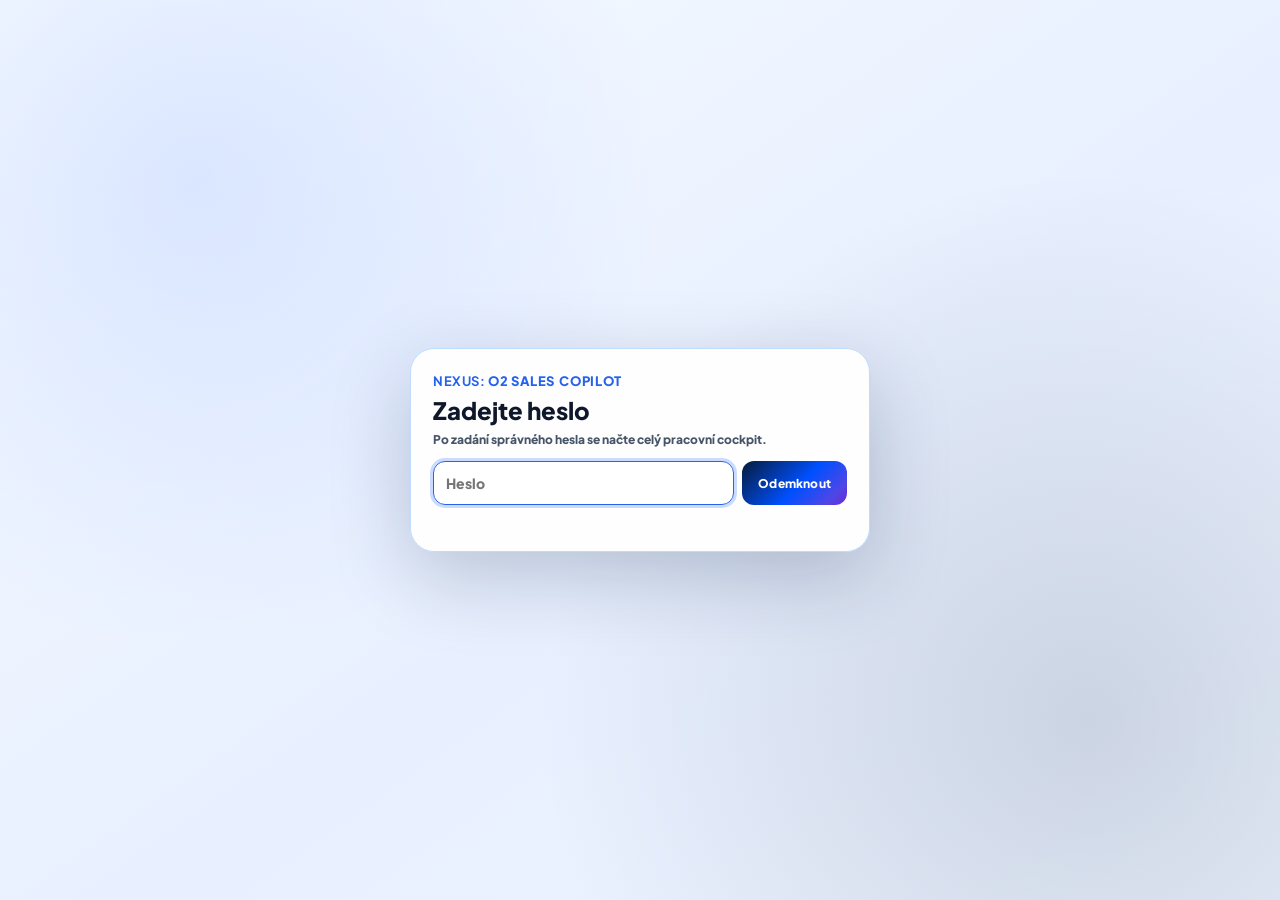
==== commit a4250516: "Rename index.html.html to index.html" ====
--- a/index.html
+++ b/index.html
@@ -1,7372 +1,724 @@
-﻿<!DOCTYPE html>
-<html lang="cs">
-<head>
-  <meta charset="UTF-8">
-  <meta name="viewport" content="width=1400, shrink-to-fit=no, user-scalable=yes">
-  <title>Nexus: O2 Sales Copilot · Corporate scoring & Anomaly Stats</title>
-  <style>
-    :root {
-      --o2: #0050ff;
-      --o2d: #061b3a;
-      --o2m: #123e78;
-      --soft: #eff6ff;
-      --line: #dbe5f2;
-      --ink: #0f172a;
-      --mut: #64748b;
-      --ok: #047857;
-      --warn: #c2410c;
-      --bad: #dc2626;
-      --panel: rgba(255, 255, 255, .98);
-      --shadow: 0 12px 32px rgba(0, 35, 90, .10);
-    }
-
-    *, *:before, *:after {
-      box-sizing: border-box;
-      margin: 0;
-      padding: 0;
-      font-family: "On Air", Inter, "Segoe UI", Arial, sans-serif;
-    }
-
-    html, body { 
-      height: 100%; 
-    }
-
-    /* Vynutí desktop layout i na mobilu — 1400px vs. fyzická šířka zařídí dynamický initial-scale ve viewport meta */
-    html {
-      min-width: 1400px;
-    }
-
-    body {
-      height: 100vh;
-      overflow: hidden;
-      background: #eff6ff;
-      color: var(--ink);
-      font-size: 12px;
-    }
-
-    body.locked {
-      overflow: hidden;
-      background: #f4f8ff;
-    }
-
-    body.locked > *:not(#lockScreen):not(script) {
-      display: none !important;
-    }
-
-    .lock-screen {
-      position: fixed;
-      inset: 0;
-      z-index: 5000;
-      display: none;
-      align-items: center;
-      justify-content: center;
-      background:
-        radial-gradient(circle at 15% 20%, rgba(0, 80, 255, 0.1), transparent 36%),
-        radial-gradient(circle at 85% 80%, rgba(6, 27, 58, 0.14), transparent 42%),
-        linear-gradient(145deg, #f7fbff, #e8f0ff 55%, #eef4ff);
-      padding: 20px;
-    }
-
-    body.locked .lock-screen {
-      display: flex;
-    }
-
-    .lock-card {
-      width: min(460px, 96vw);
-      background: rgba(255, 255, 255, 0.96);
-      border: 1px solid #bfdbfe;
-      border-radius: 24px;
-      box-shadow: 0 24px 80px rgba(6, 27, 58, 0.22);
-      padding: 24px 22px 18px;
-    }
-
-    .lock-brand {
-      font-size: 13px;
-      text-transform: uppercase;
-      letter-spacing: 0.6px;
-      color: #2563eb;
-      font-weight: 950;
-      margin-bottom: 8px;
-    }
-
-    .lock-title {
-      font-size: 24px;
-      line-height: 1.15;
-      font-weight: 950;
-      color: #0f172a;
-      margin-bottom: 8px;
-    }
-
-    .lock-sub {
-      font-size: 12px;
-      color: #475569;
-      font-weight: 800;
-      margin-bottom: 14px;
-    }
-
-    .lock-form {
-      display: grid;
-      grid-template-columns: 1fr auto;
-      gap: 8px;
-    }
-
-    .lock-input {
-      height: 44px;
-      border: 1px solid #93c5fd;
-      border-radius: 12px;
-      padding: 0 12px;
-      font-size: 14px;
-      font-weight: 850;
-      background: #fff;
-      color: #0f172a;
-    }
-
-    .lock-input:focus {
-      outline: 3px solid rgba(0, 80, 255, 0.2);
-      border-color: #2563eb;
-    }
-
-    .lock-btn {
-      height: 44px;
-      border: 0;
-      border-radius: 12px;
-      padding: 0 16px;
-      background: linear-gradient(135deg, var(--o2d), var(--o2));
-      color: #fff;
-      font-size: 12px;
-      font-weight: 950;
-      letter-spacing: 0.2px;
-    }
-
-    .lock-msg {
-      margin-top: 10px;
-      min-height: 18px;
-      font-size: 11px;
-      font-weight: 900;
-      color: #dc2626;
-    }
-
-    button, textarea, input, select { 
-      font-family: inherit; 
-    }
-    
-    button { 
-      cursor: pointer; 
-    }
-
-    .pill:hover:not(.active), 
-    .action-say-btn:hover:not(.active), 
-    .road-item:hover:not(.cur) {
-      border-color: var(--o2);
-    }
-
-    .choice:hover:not(.active) {
-      border-color: var(--o2);
-      box-shadow: 0 6px 18px rgba(0, 35, 90, .10);
-      transform: translateY(-1px);
-    }
-
-    header {
-      height: 48px;
-      background: linear-gradient(135deg, var(--o2d), var(--o2) 72%, #2f7cff);
-      color: #fff;
-      display: flex;
-      align-items: center;
-      justify-content: space-between;
-      padding: 6px 16px;
-      box-shadow: 0 6px 18px rgba(0, 35, 90, .18);
-      position: relative;
-      z-index: 10;
-    }
-
-    .hl {
-      display: flex;
-      align-items: center;
-      gap: 16px;
-      min-width: 0;
-    }
-
-    .hl-brand {
-      min-width: 0;
-    }
-
-    .ht { 
-      font-size: 16px; 
-      font-weight: 950; 
-      letter-spacing: -.2px; 
-    }
-
-    .hs { 
-      font-size: 9px; 
-      color: #dbeafe; 
-      font-weight: 900; 
-      letter-spacing: .45px; 
-      text-transform: uppercase; 
-    }
-
-    .hc { 
-      position: static;
-      transform: none;
-      text-align: left;
-      flex-shrink: 0;
-    }
-
-    .clock { 
-      font-size: 16px; 
-      font-weight: 950; 
-    }
-
-    .date { 
-      font-size: 8.5px; 
-      color: #dbeafe; 
-      text-transform: uppercase; 
-    }
-
-    .hr { 
-      display: flex; 
-      gap: 8px; 
-      flex-wrap: nowrap;
-      overflow-x: auto;
-      -webkit-overflow-scrolling: touch;
-      scrollbar-width: none;
-    }
-    .hr::-webkit-scrollbar { display: none; }
-
-    .btn {
-      border: 1px solid rgba(255, 255, 255, .28);
-      background: rgba(255, 255, 255, .13);
-      color: #fff;
-      border-radius: 999px;
-      padding: 7px 14px;
-      font-size: 11px;
-      font-weight: 950;
-      white-space: nowrap;
-      flex-shrink: 0;
-    }
-
-    .btn:hover { 
-      background: rgba(255, 255, 255, .24); 
-    }
-    
-    .redbtn { background: #dc2626 !important; }
-    .greenbtn { background: #0050ff !important; }
-    .statbtn { background: #123e78 !important; }
-
-    .app {
-      height: calc(100vh - 48px);
-      padding: 10px 12px 12px;
-      display: grid;
-      grid-template-columns: minmax(100px, 6fr) minmax(500px, 39fr) minmax(500px, 39fr) minmax(200px, 16fr);
-      gap: 12px;
-      max-width: 1920px;
-      margin: 0 auto;
-      position: relative;
-      z-index: 1;
-      overflow: hidden;
-    }
-
-    .app > aside, .app > section {
-      height: 100%;
-      min-height: 0;
-      display: flex;
-      flex-direction: column;
-    }
-
-    .road, .card, .panel {
-      background: rgba(255,255,255,.94);
-      backdrop-filter: blur(14px);
-      -webkit-backdrop-filter: blur(14px);
-      border: 1px solid rgba(191, 219, 254, .7);
-      border-radius: 22px;
-      box-shadow: 0 12px 40px rgba(0,35,90,.09), 0 0 0 1px rgba(255,255,255,.6) inset;
-      overflow: hidden;
-      min-height: 0;
-      display: flex;
-      flex-direction: column;
-      height: 100%;
-      flex: 1;
-    }
-
-    .cardhead {
-      height: 46px;
-      min-height: 46px;
-      padding: 0 16px;
-      color: #fff;
-      display: flex;
-      justify-content: space-between;
-      align-items: center;
-      flex-shrink: 0;
-      background: linear-gradient(135deg, var(--o2d) 0%, var(--o2) 60%, #3d8bff 100%);
-      box-shadow: 0 2px 12px rgba(0,80,255,.25);
-    }
-
-    .cardtitle { font-size: 15px; font-weight: 950; letter-spacing: .2px; }
-
-    #cardHost {
-      transform-style: preserve-3d;
-      backface-visibility: hidden;
-      will-change: transform, opacity;
-      transform-origin: center center;
-    }
-
-    .card-swap-cube-next {
-      animation: cubeInNext 260ms cubic-bezier(.2, .7, .2, 1);
-    }
-
-    .card-swap-cube-prev {
-      animation: cubeInPrev 260ms cubic-bezier(.2, .7, .2, 1);
-    }
-
-    @keyframes cubeInNext {
-      from {
-        opacity: .42;
-        transform: perspective(1000px) rotateY(-10deg) translateX(14px) scale(.985);
-      }
-      to {
-        opacity: 1;
-        transform: perspective(1000px) rotateY(0deg) translateX(0) scale(1);
-      }
-    }
-
-    @keyframes cubeInPrev {
-      from {
-        opacity: .42;
-        transform: perspective(1000px) rotateY(10deg) translateX(-14px) scale(.985);
-      }
-      to {
-        opacity: 1;
-        transform: perspective(1000px) rotateY(0deg) translateX(0) scale(1);
-      }
-    }
-    
-    .badge { 
-      font-size: 10px; 
-      font-weight: 950; 
-      background: rgba(255, 255, 255, .24); 
-      padding: 4px 8px; 
-      border-radius: 999px; 
-    }
-
-    .c0, .c1 { background: linear-gradient(90deg, var(--o2d), var(--o2)); }
-    .c2 { background: linear-gradient(90deg, #064e3b, var(--o2)); }
-    .c3 { background: linear-gradient(90deg, var(--o2m), var(--o2)); }
-    .c6 { background: linear-gradient(90deg, var(--o2d), var(--o2), var(--o2m)); }
-
-    .body {
-      position: relative;
-      flex: 1;
-      min-height: 0;
-      overflow: hidden;
-      padding: 12px 13px 12px;
-      display: flex;
-      flex-direction: column;
-      gap: 10px;
-      height: 100%;
-    }
-
-    .body > .req {
-      flex: 1;
-      min-height: 0;
-      display: flex;
-      flex-direction: column;
-    }
-
-    .box, .say, .req, .recommend, .chart, .day-card, .day-kpi {
-      background: #fff;
-      border: 1px solid var(--line);
-      border-radius: 15px;
-      padding: 10px;
-      box-shadow: 0 4px 12px rgba(0, 35, 90, .04);
-      min-width: 0;
-    }
-
-    .say { border: 2px solid #bfdbfe; border-left: 8px solid var(--o2); padding: 12px 13px; }
-    .say.warn { border-color: #fed7aa; border-left-color: var(--warn); background: #fff7ed; }
-    .say.ok { border-color: #bfdbfe; border-left-color: var(--o2); background: var(--soft); }
-
-    .small, .box h4, .req h4, .recommend h4, .chart h4 {
-      font-size: 10.5px;
-      text-transform: uppercase;
-      letter-spacing: .35px;
-      font-weight: 950;
-      margin-bottom: 6px;
-      color: var(--o2);
-    }
-
-    .sentence { font-size: 14px; line-height: 1.36; font-weight: 900; }
-    .box p, .req p { font-size: 12px; line-height: 1.35; color: #334155; font-weight: 750; }
-    
-    .actions { 
-      display: flex !important; 
-      flex-direction: column !important; 
-      gap: 8px !important; 
-      align-items: stretch !important; 
-      width: 100% !important; 
-    }
-
-    .pill {
-      position: relative;
-      border: 2px solid #cbd5e1;
-      background: #fff;
-      border-radius: 14px;
-      padding: 12px 14px;
-      font-size: 12.5px;
-      font-weight: 950;
-      color: #243244;
-      width: 100%;
-      text-align: left;
-      white-space: normal;
-      line-height: 1.25;
-      min-height: 42px;
-    }
-
-    .pill.active {
-      background: linear-gradient(135deg, var(--o2), var(--o2d)) !important;
-      color: #fff !important;
-      border: 3px solid #fff !important;
-      outline: 3px solid #bfdbfe !important;
-      box-shadow: 0 4px 14px rgba(0, 80, 255, .2) !important;
-      padding-left: 14px !important;
-      padding-right: 42px !important;
-    }
-
-    .pill.good.active { background: linear-gradient(135deg, var(--o2), var(--o2m)) !important; }
-    .pill.active:before { content: none !important; display: none !important; }
-    
-    .pill.active:after, .choice.active:after, .prod-tabs button.active:after {
-      content: "✓";
-      position: absolute;
-      right: 14px;
-      top: 50%;
-      transform: translateY(-50%);
-      width: 22px;
-      height: 22px;
-      border-radius: 999px;
-      background: #10b981 !important;
-      color: #fff;
-      display: grid;
-      place-items: center;
-      font-size: 11px;
-      font-weight: 950;
-      box-shadow: 0 2px 6px rgba(0,0,0,0.15) !important;
-    }
-
-    .action-say-btn {
-      width: 100%;
-      text-align: left;
-      border: 1px solid #cbd5e1;
-      background: #fff;
-      border-radius: 14px;
-      padding: 10px 12px;
-      margin-bottom: 6px;
-      display: flex;
-      justify-content: space-between;
-      align-items: center;
-      cursor: pointer;
-      min-height: 54px;
-      flex-shrink: 0;
-    }
-
-    .action-say-btn.active {
-      background: var(--soft);
-      border: 3px solid var(--o2);
-      outline: 3px solid rgba(0, 80, 255, .18);
-    }
-    
-    .action-say-btn strong { display: block; font-size: 12.5px; font-weight: 900; margin-bottom: 2px; }
-    .action-say-btn span { font-size: 11px; color: var(--mut); font-weight: 750; }
-
-    .chk {
-      width: 18px;
-      height: 18px;
-      border-radius: 50%;
-      border: 2px solid #cbd5e1;
-      display: grid;
-      place-items: center;
-      font-size: 10px;
-      font-weight: 950;
-      color: transparent;
-      flex-shrink: 0;
-      margin-left: 10px;
-    }
-    
-    .active .chk { 
-      background: #10b981 !important; 
-      border-color: #10b981 !important; 
-      color: #fff; 
-      box-shadow: 0 0 0 2px #fff !important; 
-    }
-
-    .hint { font-size: 10px; color: #64748b; font-weight: 850; margin-top: 6px; flex-shrink: 0; }
-
-    .nav {
-      flex-shrink: 0;
-      margin-top: auto;
-      display: grid;
-      grid-template-columns: 1fr 1fr 1fr;
-      gap: 10px;
-      padding-top: 4px;
-    }
-
-    .nav button {
-      border: 0;
-      border-radius: 14px;
-      padding: 12px 10px;
-      font-size: 12px;
-      font-weight: 950;
-      color: #fff;
-      background: linear-gradient(135deg, var(--o2d), var(--o2));
-    }
-
-    .nav .sec { background: linear-gradient(135deg, #334155, #64748b); }
-    .nav button:disabled { opacity: .35; cursor: not-allowed; }
-
-    .choice-grid { display: grid; grid-template-columns: 1fr; gap: 10px; }
-    
-    .choice {
-      height: 81px;
-      min-height: 81px;
-      border: 2px solid #cbd5e1;
-      border-radius: 16px;
-      padding: 0 20px;
-      text-align: left;
-      position: relative;
-      overflow: hidden;
-      box-shadow: 0 2px 8px rgba(0, 35, 90, .06);
-      cursor: pointer;
-      flex-shrink: 0;
-      display: flex;
-      flex-direction: column;
-      justify-content: center;
-      transition: box-shadow .15s, transform .15s, background .15s;
-      background: #fff;
-    }
-
-    .choice.active {
-      padding-right: 52px;
-      justify-content: center;
-      border-width: 2px;
-    }
-
-    .choice strong { display: block; font-size: 14px; font-weight: 950; line-height: 1.3; }
-
-    .choice .sayline {
-      font-size: 11.5px;
-      color: #475569;
-      font-weight: 800;
-      background: #f8fafc;
-      border: 1px solid #e2e8f0;
-      border-radius: 8px;
-      padding: 3px 10px;
-      margin-top: 4px;
-      white-space: nowrap;
-      overflow: hidden;
-      text-overflow: ellipsis;
-      max-width: 100%;
-    }
-
-    .choice.has-tip { flex-direction: row; align-items: center; justify-content: flex-start; padding-right: 58px; }
-    .choice.has-tip strong { margin-bottom: 0; font-size: 14px; }
-    
-    .choice .tip-btn {
-      position: absolute;
-      top: 50%;
-      transform: translateY(-50%);
-      right: 14px;
-      width: 34px;
-      height: 34px;
-      border-radius: 50%;
-      background: #fff;
-      border: 1px solid rgba(0, 0, 0, .12);
-      display: grid;
-      place-items: center;
-      font-size: 16px;
-      cursor: pointer;
-      box-shadow: 0 2px 6px rgba(0, 35, 90, .10);
-      z-index: 5;
-      transition: background .12s;
-    }
-    
-    .choice .tip-btn:hover { background: #fef08a; border-color: #ca8a04; }
-
-    .choice.status-green { background: #fff; border-color: #047857; }
-    .choice.status-green strong { color: #047857; }
-    .choice.status-green.active { background: rgba(4,120,87,.06); border-color: #047857 !important; box-shadow: inset 5px 0 0 0 #047857, 0 4px 14px rgba(4,120,87,.12); }
-    .choice.status-green.active strong { color: #047857 !important; }
-    .choice.status-green.active .sayline { background: rgba(4,120,87,.07); color: #047857; border-color: rgba(4,120,87,.2); }
-    .choice.status-green.active:after { background: #047857 !important; box-shadow: 0 2px 6px rgba(4,120,87,.3) !important; }
-
-    .choice.status-blue { background: #fff; border-color: #0050ff; }
-    .choice.status-blue strong { color: #0050ff; }
-    .choice.status-blue.active { background: rgba(0,80,255,.05); border-color: #0050ff !important; box-shadow: inset 5px 0 0 0 #0050ff, 0 4px 14px rgba(0,80,255,.12); }
-    .choice.status-blue.active strong { color: #0050ff !important; }
-    .choice.status-blue.active .sayline { background: rgba(0,80,255,.06); color: #0050ff; border-color: rgba(0,80,255,.18); }
-    .choice.status-blue.active:after { background: #0050ff !important; box-shadow: 0 2px 6px rgba(0,80,255,.3) !important; }
-
-    .choice.status-red { background: #fff; border-color: #dc2626; }
-    .choice.status-red strong { color: #dc2626; }
-    .choice.status-red.active { background: rgba(220,38,38,.05); border-color: #dc2626 !important; box-shadow: inset 5px 0 0 0 #dc2626, 0 4px 14px rgba(220,38,38,.12); }
-    .choice.status-red.active strong { color: #dc2626 !important; }
-    .choice.status-red.active .sayline { background: rgba(220,38,38,.06); color: #dc2626; border-color: rgba(220,38,38,.18); }
-    .choice.status-red.active:after { background: #dc2626 !important; box-shadow: 0 2px 6px rgba(220,38,38,.3) !important; }
-
-    .choice.status-orange { background: #fff; border-color: #c2410c; }
-    .choice.status-orange strong { color: #c2410c; }
-    .choice.status-orange.active { background: rgba(194,65,12,.05); border-color: #c2410c !important; box-shadow: inset 5px 0 0 0 #c2410c, 0 4px 14px rgba(194,65,12,.12); }
-    .choice.status-orange.active strong { color: #c2410c !important; }
-    .choice.status-orange.active .sayline { background: rgba(194,65,12,.06); color: #c2410c; border-color: rgba(194,65,12,.18); }
-    .choice.status-orange.active:after { background: #c2410c !important; box-shadow: 0 2px 6px rgba(194,65,12,.3) !important; }
-
-    .road { padding: 14px 12px; display: flex; flex-direction: column; }
-    .road-head { font-size: 10px; font-weight: 950; text-transform: uppercase; letter-spacing: .6px; display: flex; justify-content: space-between; align-items: center; margin-bottom: 10px; color: var(--mut); flex-shrink: 0; }
-    .road-head b { color: var(--o2); font-size: 14px; font-weight: 950; letter-spacing: 0; }
-    .progress { height: 5px; background: #e2e8f0; border-radius: 999px; margin-bottom: 12px; overflow: hidden; flex-shrink: 0; }
-    .progress span { display: block; height: 100%; background: linear-gradient(90deg, var(--o2), #64a3ff); transition: width .5s cubic-bezier(.4,0,.2,1); position: relative; overflow: hidden; }
-    .progress span::after { content: ''; position: absolute; top: 0; left: -60%; width: 60%; height: 100%; background: linear-gradient(90deg, transparent, rgba(255,255,255,.55), transparent); animation: shimmer 2s infinite; }
-    @keyframes shimmer { 0% { left: -60%; } 100% { left: 120%; } }
-
-    .road-list { 
-      display: flex; 
-      flex-direction: column; 
-      gap: 5px; 
-      flex: 1;
-      min-height: 0;
-      position: relative; 
-    }
-    .road-list:before { content: none; }
-
-    .road-item {
-      position: relative;
-      z-index: 1;
-      border: 1.5px solid #e2e8f0;
-      background: #fff;
-      border-radius: 14px;
-      padding: 8px 6px;
-      display: flex;
-      flex-direction: column;
-      align-items: center;
-      justify-content: center;
-      gap: 5px;
-      text-align: center;
-      cursor: pointer;
-      width: 100%;
-      flex: 1;
-      min-height: 0;
-      transition: box-shadow .12s, border-color .12s, background .12s, transform .12s;
-    }
-    .road-item:hover:not(.cur) { border-color: var(--o2); box-shadow: 0 4px 12px rgba(0,35,90,.09); transform: translateX(2px); }
-    .road-item.cur { background: linear-gradient(135deg, #eff6ff, #e0eeff); border: 2px solid var(--o2); box-shadow: 0 4px 16px rgba(0,80,255,.13); }
-    .road-item.done { background: #f0fdf8; border-color: #86efac; }
-
-    .num { width: 26px; height: 26px; min-width: 26px; border-radius: 50%; background: #e0eaff; color: var(--o2); display: flex; align-items: center; justify-content: center; font-size: 11px; font-weight: 950; flex-shrink: 0; }
-    .cur .num { background: var(--o2) !important; color: #fff !important; box-shadow: 0 2px 8px rgba(0,80,255,.3); }
-    .done .num { background: #10b981 !important; color: #fff !important; font-size: 13px; }
-    .rt { font-size: 10.5px; font-weight: 950; color: var(--ink); line-height: 1.25; word-break: break-word; }
-    .cur .rt { color: var(--o2); }
-    .done .rt { color: #059669; }
-    .rs { font-size: 8.5px; color: #94a3b8; font-weight: 750; letter-spacing: 0.2px; line-height: 1.2; }
-    .cur .rs { color: rgba(0,80,255,.55); }
-    .done .rs { color: #86efac; }
-
-    .phead {
-      height: 42px;
-      min-height: 42px;
-      background: linear-gradient(90deg, var(--o2d), var(--o2));
-      color: #fff;
-      padding: 0 15px;
-      font-size: 13px;
-      font-weight: 950;
-      display: flex;
-      justify-content: space-between;
-      align-items: center;
-      flex-shrink: 0;
-    }
-
-    .pbody, .product-body { padding: 11px; overflow: auto; min-height: 0; }
-
-    .prod-tabs {
-      height: 42px;
-      min-height: 42px;
-      display: flex;
-      gap: 7px;
-      padding: 0 10px;
-      background: linear-gradient(90deg, var(--o2d), var(--o2));
-      align-items: center;
-      flex-shrink: 0;
-    }
-
-    .prod-tabs button {
-      position: relative;
-      flex: 1;
-      border: 2px solid rgba(255, 255, 255, .45);
-      border-radius: 11px;
-      padding: 6px 5px;
-      font-size: 11px;
-      font-weight: 950;
-      background: var(--soft);
-      color: var(--o2);
-    }
-
-    .prod-tabs .active { background: linear-gradient(135deg, var(--o2), var(--o2d)) !important; color: #fff !important; border: 3px solid #fff !important; outline: 3px solid #bfdbfe; padding-right: 28px;}
-
-    .prod-card { display: flex; flex-direction: column; gap: 9px; overflow: auto; height: 100%; min-height: 0; }
-    .prod-title { font-size: 18px; font-weight: 950; display: flex; justify-content: space-between; align-items: center;}
-
-    .principle { font-size: 12px; line-height: 1.38; background: var(--soft); border-left: 5px solid var(--o2); border-radius: 0 12px 12px 0; padding: 9px; font-weight: 800; }
-
-    .quote {
-      border-radius: 16px;
-      padding: 12px 16px;
-      font-size: 13.5px;
-      line-height: 1.45;
-      font-weight: 850;
-      background: #f8fbff;
-      border: 1px solid #e2e8f0;
-      box-shadow: inset 0 1px 2px rgba(0,0,0,0.02), 0 2px 4px rgba(0,0,0,0.02);
-      color: #1e293b;
-      position: relative;
-      border-left: 6px solid var(--o2) !important;
-      margin-bottom: 8px;
-    }
-
-    .quote strong {
-      display: inline-block;
-      font-size: 10.5px;
-      text-transform: uppercase;
-      letter-spacing: 0.6px;
-      font-weight: 950;
-      margin-bottom: 4px;
-    }
-
-    .quote.copilot-namitka { background: #fff8f2 !important; border-color: #ffe3d1 !important; border-left-color: #f97316 !important; color: #431407; }
-    .quote.copilot-namitka strong { color: #ea580c; }
-    .quote.copilot-vyhoda { background: #f0fdf4 !important; border-color: #bbf7d0 !important; border-left-color: #16a34a !important; color: #14532d; }
-    .quote.copilot-vyhoda strong { color: #15803d; }
-    .quote.copilot-uzitek { background: #f0f5ff !important; border-color: #dbeafe !important; border-left-color: #2563eb !important; color: #1e3a8a; }
-    .quote.copilot-uzitek strong { color: #1d4ed8; }
-
-    .notes-panel .pbody { padding: 12px; display: flex; flex-direction: column; gap: 10px; height: 100%; min-height: 0; }
-    .selected-notes { display: flex; flex-direction: column; gap: 6px; overflow: auto; flex: 1; }
-    
-    .notes { 
-      width: 100%; 
-      height: 100px; 
-      min-height: 90px; 
-      resize: none; 
-      border: 1px solid #cbd5e1; 
-      border-radius: 14px; 
-      padding: 10px; 
-      font-size: 12px; 
-      color: #0f172a; 
-      background: #f8fbff; 
-    }
-    
-    .notes:focus { outline: 2px solid var(--o2); background: #fff; }
-
-    .toast { 
-      position: fixed; 
-      right: 20px; 
-      bottom: 18px; 
-      background: #0f172a; 
-      color: #fff; 
-      border-radius: 10px; 
-      padding: 12px 16px; 
-      font-size: 12.5px; 
-      font-weight: 950; 
-      opacity: 0; 
-      z-index: 999; 
-      transition: opacity 0.3s; 
-    }
-    .toast.show { opacity: 1; }
-
-    /* Voice Panel Styles */
-    .voice-panel { 
-      position: fixed; 
-      bottom: 20px; 
-      left: 50%; 
-      transform: translateX(-50%); 
-      background: rgba(0, 80, 255, 0.95); 
-      color: #fff; 
-      padding: 10px 22px; 
-      border-radius: 999px; 
-      font-weight: 950; 
-      font-size: 13px; 
-      z-index: 1000; 
-      display: none; 
-      box-shadow: 0 10px 30px rgba(0,35,90,0.3); 
-      align-items: center; 
-      gap: 10px; 
-      border: 2px solid rgba(255,255,255,0.2); 
-    }
-    
-    @keyframes pulse { 
-      0% { transform: scale(0.95); box-shadow: 0 0 0 0 rgba(16, 185, 129, 0.7); } 
-      70% { transform: scale(1); box-shadow: 0 0 0 6px rgba(16, 185, 129, 0); } 
-      100% { transform: scale(0.95); box-shadow: 0 0 0 0 rgba(16, 185, 129, 0); } 
-    }
-    
-    .pulsing-dot { 
-      width: 12px; 
-      height: 12px; 
-      background: #10b981; 
-      border-radius: 50%; 
-      display: inline-block; 
-      animation: pulse 2s infinite; 
-    }
-    
-    .voice-text { 
-      max-width: 400px; 
-      white-space: nowrap; 
-      overflow: hidden; 
-      text-overflow: ellipsis; 
-      font-style: italic; 
-    }
-
-    .voice-level {
-      display: inline-flex;
-      align-items: flex-end;
-      gap: 2px;
-      height: 14px;
-      margin-left: 4px;
-    }
-
-    .voice-level i {
-      display: inline-block;
-      width: 3px;
-      height: 3px;
-      border-radius: 2px;
-      background: rgba(255, 255, 255, 0.35);
-      transition: height 90ms linear, background 160ms linear;
-    }
-
-    .voice-level i.on { background: #10b981; }
-    .voice-level i.hot { background: #f59e0b; }
-
-    .voice-history {
-      max-height: 118px;
-      overflow: auto;
-      display: flex;
-      flex-direction: column;
-      gap: 4px;
-    }
-
-    .voice-history-item {
-      border-left: 2px solid #38bdf8;
-      padding: 3px 6px;
-      background: rgba(30, 64, 175, 0.18);
-      border-radius: 6px;
-      font-size: 10.5px;
-      line-height: 1.3;
-      color: #e2e8f0;
-    }
-
-    .voice-history-item .vh-tags {
-      display: block;
-      margin-top: 2px;
-      font-size: 9.5px;
-      color: #7dd3fc;
-      font-weight: 850;
-    }
-
-    .voice-history-item.empty {
-      border-left-color: #64748b;
-      color: #94a3b8;
-      font-style: italic;
-    }
-
-    .voice-debug {
-      position: fixed;
-      right: 16px;
-      bottom: 74px;
-      width: min(420px, calc(100vw - 24px));
-      background: rgba(15, 23, 42, 0.96);
-      color: #e2e8f0;
-      border: 1px solid rgba(148, 163, 184, 0.45);
-      border-radius: 14px;
-      box-shadow: 0 14px 36px rgba(2, 6, 23, 0.45);
-      padding: 12px;
-      z-index: 1100;
-      display: none;
-      font-size: 11px;
-      line-height: 1.35;
-    }
-
-    .voice-debug.open {
-      display: block;
-    }
-
-    .voice-debug-head {
-      display: flex;
-      justify-content: space-between;
-      align-items: center;
-      margin-bottom: 8px;
-      font-weight: 950;
-      color: #bfdbfe;
-      text-transform: uppercase;
-      letter-spacing: .35px;
-    }
-
-    .voice-debug-row {
-      margin-bottom: 7px;
-      border: 1px solid rgba(148, 163, 184, 0.25);
-      border-radius: 10px;
-      padding: 7px 8px;
-      background: rgba(30, 41, 59, 0.45);
-    }
-
-    .voice-debug-row:last-child {
-      margin-bottom: 0;
-    }
-
-    .voice-debug-row b {
-      display: block;
-      font-size: 10px;
-      margin-bottom: 4px;
-      color: #93c5fd;
-      text-transform: uppercase;
-      letter-spacing: .25px;
-    }
-
-    .voice-debug-matches {
-      display: flex;
-      flex-wrap: wrap;
-      gap: 6px;
-    }
-
-    .voice-chip {
-      display: inline-flex;
-      align-items: center;
-      border-radius: 999px;
-      border: 1px solid rgba(147, 197, 253, 0.35);
-      background: rgba(30, 64, 175, 0.25);
-      color: #dbeafe;
-      padding: 2px 8px;
-      font-size: 10px;
-      font-weight: 850;
-      white-space: nowrap;
-    }
-
-    .premium-save, .tahak-modal { position: fixed; inset: 0; z-index: 200; display: none; align-items: center; justify-content: center; background: rgba(6, 27, 58, .5); backdrop-filter: blur(6px); }
-    .premium-save.open, .tahak-modal.open { display: flex; }
-
-    /* =========================================================================
-       ADMIN FULLSCREEN — Voice locks | Teams targets | Copilot editor
-       ========================================================================= */
-    .admin-full {
-      position: fixed;
-      inset: 0;
-      z-index: 300;
-      display: none;
-      flex-direction: column;
-      background: linear-gradient(160deg, #eef4ff 0%, #f7fbff 55%, #ffffff 100%);
-    }
-    .admin-full.open { display: flex; }
-    .admin-topbar {
-      height: 60px;
-      flex-shrink: 0;
-      background: linear-gradient(135deg, var(--o2d), var(--o2) 70%, #3d8bff);
-      color: #fff;
-      display: flex;
-      align-items: center;
-      justify-content: space-between;
-      padding: 0 20px;
-      box-shadow: 0 8px 24px rgba(0, 35, 90, .18);
-      gap: 12px;
-    }
-    .admin-brand { display: flex; align-items: center; gap: 12px; }
-    .admin-brand h2 { font-size: 17px; font-weight: 950; margin: 0; letter-spacing: .1px; }
-    .admin-brand .admin-sub { font-size: 10px; font-weight: 900; color: #dbeafe; text-transform: uppercase; letter-spacing: .5px; }
-    .admin-topbar .admin-actions { display: flex; gap: 8px; flex-wrap: wrap; }
-    .admin-topbtn {
-      border: 1px solid rgba(255, 255, 255, .32);
-      background: rgba(255, 255, 255, .14);
-      color: #fff;
-      border-radius: 999px;
-      padding: 8px 14px;
-      font-size: 11.5px;
-      font-weight: 950;
-      cursor: pointer;
-      display: inline-flex;
-      align-items: center;
-      gap: 6px;
-    }
-    .admin-topbtn:hover { background: rgba(255, 255, 255, .26); }
-    .admin-topbtn.danger { background: #dc2626; border-color: #dc2626; }
-    .admin-topbtn.ok { background: #10b981; border-color: #10b981; }
-
-    .admin-workspace {
-      flex: 1;
-      min-height: 0;
-      display: grid;
-      grid-template-columns: minmax(280px, 1fr) minmax(340px, 1.25fr) minmax(560px, 2.2fr);
-      gap: 14px;
-      padding: 14px;
-      overflow: hidden;
-    }
-    .admin-col {
-      background: #fff;
-      border: 1px solid #dbe5f2;
-      border-radius: 18px;
-      box-shadow: 0 10px 32px rgba(0, 35, 90, .07);
-      display: flex;
-      flex-direction: column;
-      min-height: 0;
-      overflow: hidden;
-    }
-    .admin-col-head {
-      padding: 14px 18px;
-      border-bottom: 1px solid #eef4ff;
-      background: linear-gradient(180deg, #f8fbff, #fff);
-      display: flex;
-      align-items: center;
-      gap: 10px;
-      flex-shrink: 0;
-    }
-    .admin-col-head h3 {
-      font-size: 14px;
-      font-weight: 950;
-      color: var(--o2d);
-      margin: 0;
-    }
-    .admin-col-head .admin-col-sub {
-      font-size: 10.5px;
-      color: var(--mut);
-      font-weight: 850;
-    }
-    .admin-col-body {
-      flex: 1;
-      overflow-y: auto;
-      padding: 14px 18px;
-      min-height: 0;
-    }
-    .admin-col-foot {
-      padding: 10px 14px;
-      border-top: 1px solid #eef4ff;
-      background: #f8fbff;
-      display: flex;
-      gap: 8px;
-      justify-content: flex-end;
-      flex-shrink: 0;
-    }
-
-    .admin-section {
-      background: #f8fbff;
-      border: 1px solid #dbe5f2;
-      border-radius: 12px;
-      padding: 12px 14px;
-      margin-bottom: 12px;
-    }
-    .admin-section h4 {
-      font-size: 12px;
-      font-weight: 950;
-      color: var(--o2d);
-      margin: 0 0 6px;
-      text-transform: uppercase;
-      letter-spacing: .3px;
-    }
-    .admin-section p.hint {
-      font-size: 11px;
-      color: var(--mut);
-      font-weight: 750;
-      line-height: 1.45;
-      margin: 4px 0 10px;
-    }
-
-    .admin-btn {
-      border: 1px solid #cbd5e1;
-      background: #fff;
-      color: var(--ink);
-      border-radius: 10px;
-      padding: 8px 12px;
-      font-size: 12px;
-      font-weight: 900;
-      cursor: pointer;
-      display: inline-flex;
-      align-items: center;
-      gap: 6px;
-      transition: all .12s;
-    }
-    .admin-btn:hover { border-color: var(--o2); color: var(--o2); }
-    .admin-btn.primary { background: var(--o2); color: #fff; border-color: var(--o2); }
-    .admin-btn.primary:hover { background: var(--o2d); border-color: var(--o2d); color: #fff; }
-    .admin-btn.ok { background: #10b981; color: #fff; border-color: #10b981; }
-    .admin-btn.warn { background: #f59e0b; color: #fff; border-color: #f59e0b; }
-    .admin-btn.ghost { background: transparent; }
-    .admin-btn.icon-only { padding: 6px 8px; }
-    .admin-btn.tiny { padding: 4px 8px; font-size: 10.5px; }
-    .admin-btn.full { width: 100%; justify-content: center; }
-    .admin-btn.danger { background: #dc2626; color: #fff; border-color: #dc2626; }
-
-    .admin-input, .admin-textarea, .admin-select {
-      width: 100%;
-      border: 1.5px solid #dbe5f2;
-      border-radius: 10px;
-      padding: 9px 11px;
-      font-size: 12px;
-      font-weight: 800;
-      color: var(--ink);
-      background: #fff;
-      outline: none;
-      font-family: inherit;
-      transition: border-color .12s, box-shadow .12s;
-    }
-    .admin-textarea { min-height: 46px; resize: vertical; line-height: 1.4; font-weight: 700; }
-    .admin-input:focus, .admin-textarea:focus, .admin-select:focus {
-      border-color: var(--o2);
-      box-shadow: 0 0 0 3px rgba(0,80,255,.10);
-    }
-    .admin-label {
-      font-size: 10.5px;
-      font-weight: 950;
-      color: var(--mut);
-      text-transform: uppercase;
-      letter-spacing: .35px;
-      display: block;
-      margin: 8px 0 4px;
-    }
-
-    /* Teams targets */
-    .admin-target {
-      border: 1px solid #dbe5f2;
-      background: #fff;
-      border-radius: 12px;
-      padding: 10px 12px;
-      margin-bottom: 8px;
-      display: grid;
-      grid-template-columns: 1fr auto;
-      gap: 8px;
-      align-items: center;
-    }
-    .admin-target.default {
-      border-color: #0050ff;
-      box-shadow: 0 0 0 2px rgba(0,80,255,.10);
-    }
-    .admin-target-body {
-      display: flex;
-      flex-direction: column;
-      gap: 6px;
-      min-width: 0;
-    }
-    .admin-target-row {
-      display: flex;
-      gap: 6px;
-      align-items: center;
-    }
-    .admin-target-name {
-      font-weight: 950;
-      font-size: 12.5px;
-      color: var(--o2d);
-      flex: 1;
-      min-width: 0;
-    }
-    .admin-target-url {
-      font-family: ui-monospace, "SF Mono", Consolas, monospace;
-      font-size: 10.5px;
-      color: var(--mut);
-      overflow: hidden;
-      text-overflow: ellipsis;
-      white-space: nowrap;
-      max-width: 100%;
-    }
-    .admin-target-actions {
-      display: flex;
-      flex-direction: column;
-      gap: 4px;
-    }
-    .admin-badge {
-      display: inline-flex;
-      align-items: center;
-      gap: 4px;
-      background: #eef4ff;
-      border: 1px solid #bfdbfe;
-      color: var(--o2d);
-      padding: 2px 8px;
-      font-size: 9.5px;
-      font-weight: 950;
-      border-radius: 999px;
-      text-transform: uppercase;
-      letter-spacing: .4px;
-    }
-    .admin-badge.ok { background: #d1fae5; border-color: #10b981; color: #065f46; }
-    .admin-badge.off { background: #fee2e2; border-color: #fecaca; color: #991b1b; }
-
-    .admin-composer {
-      background: #fff;
-      border: 1px dashed #93c5fd;
-      border-radius: 12px;
-      padding: 12px;
-      margin-top: 8px;
-    }
-
-    /* Editor tabs */
-    .admin-tabs {
-      display: flex;
-      gap: 4px;
-      padding: 8px 12px 0;
-      background: #f8fbff;
-      border-bottom: 1px solid #dbe5f2;
-      flex-wrap: wrap;
-      flex-shrink: 0;
-    }
-    .admin-tab {
-      border: 1px solid #dbe5f2;
-      border-bottom: none;
-      background: #eef4ff;
-      color: var(--mut);
-      border-radius: 10px 10px 0 0;
-      padding: 8px 14px;
-      font-size: 11.5px;
-      font-weight: 950;
-      cursor: pointer;
-      margin-bottom: -1px;
-    }
-    .admin-tab.active {
-      background: #fff;
-      color: var(--o2d);
-      border-color: #bfdbfe;
-      border-bottom: 1px solid #fff;
-    }
-
-    .admin-product-chips {
-      display: flex;
-      gap: 6px;
-      flex-wrap: wrap;
-      margin-bottom: 12px;
-    }
-    .admin-chip {
-      border: 1.5px solid #dbe5f2;
-      background: #fff;
-      color: var(--mut);
-      border-radius: 999px;
-      padding: 6px 12px;
-      font-size: 11.5px;
-      font-weight: 950;
-      cursor: pointer;
-    }
-    .admin-chip.active {
-      background: var(--o2);
-      color: #fff;
-      border-color: var(--o2);
-    }
-
-    .admin-list-row {
-      background: #fff;
-      border: 1px solid #dbe5f2;
-      border-radius: 10px;
-      padding: 8px 10px;
-      margin-bottom: 6px;
-      display: grid;
-      grid-template-columns: 22px 1fr auto;
-      gap: 8px;
-      align-items: start;
-    }
-    .admin-list-row .row-num {
-      display: grid;
-      place-items: center;
-      background: #eef4ff;
-      color: var(--o2d);
-      border-radius: 6px;
-      font-size: 10.5px;
-      font-weight: 950;
-      height: 22px;
-    }
-    .admin-list-row .row-actions {
-      display: flex;
-      gap: 3px;
-      flex-shrink: 0;
-    }
-    .admin-list-row .row-actions .admin-btn {
-      padding: 3px 6px;
-      font-size: 11px;
-    }
-
-    .admin-kv-row {
-      background: #fff;
-      border: 1px solid #dbe5f2;
-      border-radius: 12px;
-      padding: 10px;
-      margin-bottom: 8px;
-      display: grid;
-      grid-template-columns: 1fr auto;
-      gap: 8px;
-      align-items: start;
-    }
-    .admin-kv-body {
-      display: flex;
-      flex-direction: column;
-      gap: 6px;
-      min-width: 0;
-    }
-    .admin-kv-actions {
-      display: flex;
-      flex-direction: column;
-      gap: 4px;
-    }
-
-    .admin-empty {
-      text-align: center;
-      padding: 22px 12px;
-      color: var(--mut);
-      font-size: 11.5px;
-      font-weight: 850;
-      border: 1px dashed #dbe5f2;
-      border-radius: 12px;
-      background: #f8fbff;
-    }
-
-    .admin-save-indicator {
-      display: inline-flex;
-      align-items: center;
-      gap: 6px;
-      font-size: 10.5px;
-      font-weight: 950;
-      color: #dbeafe;
-      text-transform: uppercase;
-      letter-spacing: .35px;
-      opacity: 0;
-      transition: opacity .2s;
-    }
-    .admin-save-indicator.visible { opacity: 1; }
-    .admin-save-indicator .dot {
-      width: 8px; height: 8px;
-      border-radius: 50%;
-      background: #10b981;
-      box-shadow: 0 0 0 0 rgba(16,185,129,.7);
-      animation: iconBurst .5s ease-out;
-    }
-
-    @media (max-width: 1200px) {
-      .admin-workspace {
-        grid-template-columns: 1fr;
-        overflow-y: auto;
-      }
-      .admin-col { min-height: 360px; }
-    }
-
-    @keyframes savePop {
-      0%   { opacity: 0; transform: scale(.7) translateY(20px); }
-      60%  { transform: scale(1.05) translateY(-4px); }
-      80%  { transform: scale(.97) translateY(1px); }
-      100% { opacity: 1; transform: scale(1) translateY(0); }
-    }
-    @keyframes iconBurst {
-      0%   { transform: scale(.6); box-shadow: 0 0 0 0 rgba(16,185,129,.7); }
-      50%  { transform: scale(1.18); box-shadow: 0 0 0 18px rgba(16,185,129,0); }
-      100% { transform: scale(1); box-shadow: 0 0 0 0 rgba(16,185,129,0); }
-    }
-
-    .save-card { min-width: 320px; max-width: 420px; background: #fff; border-radius: 26px; padding: 28px 24px; text-align: center; box-shadow: 0 30px 90px rgba(0, 35, 90, .35); animation: savePop .45s cubic-bezier(.34,1.56,.64,1) both; }
-    .save-icon { width: 76px; height: 76px; margin: 0 auto 14px; border-radius: 50%; background: linear-gradient(135deg,#10b981,#059669) !important; display: grid; place-items: center; color: #fff; font-size: 34px; font-weight: 950; animation: iconBurst .55s ease both .1s; }
-    .save-card h2 { font-size: 22px; font-weight: 950; color: var(--o2d); margin-bottom: 6px; }
-    .save-card p { font-size: 12px; font-weight: 850; color: #475569; }
-
-    .tahak-card { min-width: 680px; max-width: 1200px; width: 92%; background: #fff; border-radius: 24px; padding: 24px; text-align: left; box-shadow: 0 30px 90px rgba(0, 35, 90, .35); position: relative; max-height: 85vh; display: flex; flex-direction: column; }
-
-    .slack-input { width: 100%; border: 1.5px solid #dbe5f2; border-radius: 10px; padding: 10px 12px; font-size: 12px; font-weight: 800; color: var(--ink); outline: none; transition: border-color .15s; font-family: inherit; }
-    .slack-input:focus { border-color: var(--o2); box-shadow: 0 0 0 3px rgba(0,80,255,.08); }
-    .slack-label { font-size: 11px; font-weight: 950; color: var(--mut); text-transform: uppercase; letter-spacing: .5px; display: block; margin-bottom: 5px; }
-    .slack-toggle-row { display: flex; align-items: center; justify-content: space-between; padding: 10px 0; border-bottom: 1px solid #f1f5f9; }
-    .slack-toggle-label { font-size: 13px; font-weight: 850; color: var(--ink); }
-    .slack-toggle { position: relative; width: 44px; height: 24px; flex-shrink: 0; }
-    .slack-toggle input { opacity: 0; width: 0; height: 0; }
-    .slack-slider { position: absolute; inset: 0; background: #cbd5e1; border-radius: 999px; cursor: pointer; transition: background .2s; }
-    .slack-slider:before { content: ''; position: absolute; width: 18px; height: 18px; left: 3px; top: 3px; background: #fff; border-radius: 50%; transition: transform .2s; box-shadow: 0 1px 4px rgba(0,0,0,.2); }
-    .slack-toggle input:checked + .slack-slider { background: var(--o2); }
-    .slack-toggle input:checked + .slack-slider:before { transform: translateX(20px); }
-    .slack-status { font-size: 12px; font-weight: 850; margin-top: 10px; min-height: 18px; }
-    .slack-preview { background: #1a1d21; border-radius: 10px; padding: 12px 14px; margin-top: 10px; font-size: 11px; color: #d1d5db; font-family: monospace; line-height: 1.5; border-left: 3px solid #10b981; }
-    .tahak-close { position: absolute; right: 18px; top: 18px; width: 34px; height: 34px; border-radius: 50%; background: #f1f5f9; border: 1px solid #cbd5e1; display: grid; place-items: center; font-size: 16px; font-weight: 950; cursor: pointer; color: #475569; }
-    .tahak-close:hover { background: #e2e8f0; color: #0f172a; }
-    .tahak-title { font-size: 18px; font-weight: 950; color: var(--o2d); margin-bottom: 14px; padding-right: 36px; }
-    .tahak-list { display: flex; flex-direction: column; gap: 10px; overflow-y: auto; }
-    .tahak-item { background: #f8fbff; border: 1px solid #bfdbfe; border-left: 5px solid var(--o2); border-radius: 12px; padding: 12px; font-size: 26px; line-height: 1.42; font-weight: 400; color: #0f172a; }
-
-    .overlay { position: fixed; inset: 0; background: rgba(15, 23, 42, .45); z-index: 110; display: none; }
-    .overlay.open { display: block; }
-
-    .drawer { position: fixed; top: 0; right: 0; width: 92vw; max-width: 1600px; min-width: 800px; height: 100vh; background: #f8fbff; border-left: 1px solid #bfdbfe; box-shadow: -28px 0 70px rgba(15, 23, 42, .22); z-index: 120; display: none; flex-direction: column; }
-    .drawer.open { display: flex; }
-    .drawer.fullscreen { width: 100vw !important; max-width: none !important; min-width: 0 !important; }
-
-    .drawer-head { height: 62px; background: linear-gradient(135deg, var(--o2d), var(--o2)); color: #fff; display: flex; align-items: center; justify-content: space-between; padding: 10px 20px; }
-    .drawer-title { font-size: 18px; font-weight: 950; }
-    .drawer-sub { font-size: 10.5px; color: #bfdbfe; text-transform: uppercase; letter-spacing: .4px; font-weight: 900; }
-    .drawer-actions { display: flex; gap: 10px; }
-    .drawer-btn { border: 1px solid rgba(255, 255, 255, .28); background: rgba(255, 255, 255, .14); color: #fff; border-radius: 999px; padding: 8px 14px; font-size: 11.5px; font-weight: 950; }
-    .drawer-close { background: #dc2626; }
-    .drawer-body { padding: 16px; overflow: auto; display: flex; flex-direction: column; gap: 14px; background: #eef6ff; flex: 1; }
-
-    .filter-bar { display: flex; gap: 6px; margin-bottom: 12px; flex-wrap: wrap; }
-    .filter-btn { border: 1px solid #dbe5f2; background: #fff; border-radius: 999px; padding: 6px 14px; font-size: 11.5px; font-weight: 900; color: #475569; }
-    .filter-btn.active { background: var(--o2); color: #fff; border-color: var(--o2); }
-
-    .chart-col { display: flex; flex-direction: column; align-items: center; height: 100%; justify-content: flex-end; gap: 4px; }
-    .bars-wrapper { display: flex; align-items: flex-end; gap: 4px; height: 140px; width: 100%; justify-content: center; position: relative; }
-    .bar-calls { width: 55%; border-radius: 4px 4px 0 0; background: var(--o2); position: relative; display: flex; justify-content: center; }
-    .bar-label { position: absolute; top: -18px; font-size: 10px; font-weight: 950; color: var(--ink); }
-    .col-label { font-size: 10px; font-weight: 950; color: #64748b; }
-    .bar-total { font-size: 9.5px; font-weight: 950; color: var(--ink); min-height: 14px; line-height: 14px; text-align: center; }
-
-    .anomaly-box { background: #fff7ed; border: 2px solid #fdba74; border-radius: 14px; padding: 12px; display: flex; flex-direction: column; gap: 6px; }
-    .anomaly-box h4 { color: #c2410c; margin: 0; font-size: 11px; text-transform: uppercase; letter-spacing: .4px; font-weight: 950; }
-    .anomaly-row { display: flex; align-items: center; justify-content: space-between; font-size: 11.5px; font-weight: 850; color: #7c2d12; border-bottom: 1px solid #fed7aa; padding: 4px 0; }
-    .anomaly-row:last-child { border-bottom: none; }
-    .anomaly-badge { background: #dc2626; color: #fff; padding: 2px 8px; border-radius: 999px; font-size: 10px; font-weight: 950; }
-    .anomaly-ok { background: #10b981; color: #fff; padding: 2px 8px; border-radius: 999px; font-size: 10px; font-weight: 950; }
-
-    .split-grid { display: grid !important; grid-template-columns: 1fr 1fr !important; gap: 12px !important; width: 100% !important; }
-    .need-section-grid { display: grid !important; grid-template-columns: 1fr 1fr !important; gap: 10px !important; width: 100% !important; }
-    
-    .need-section { border: 1px solid #dbe5f2; border-radius: 18px; background: #fff; overflow: hidden; min-width: 0; }
-    .need-section h4 { margin: 0 !important; padding: 10px 12px; font-size: 12px !important; color: #fff !important; letter-spacing: .25px; text-transform: uppercase; font-weight: 950; }
-    .need-section .need-inner { padding: 10px; display: flex; flex-direction: column; gap: 7px; }
-    .need-section .pill { font-size: 10.8px !important; padding: 9px 10px !important; min-height: 38px !important; border-radius: 12px !important; text-align: center !important; }
-    
-    .need-rodina h4 { background: #047857; }
-    .need-postpaid h4 { background: #0050ff; }
-    .need-internet h4 { background: #123e78; }
-    .need-tv h4 { background: #c2410c; }
-
-    .note-section { background: #fff; border: 1px solid #dbe5f2; border-radius: 16px; padding: 10px; }
-    .note-section h4 { font-size: 10px; text-transform: uppercase; letter-spacing: .35px; font-weight: 950; color: #0050ff; margin-bottom: 7px; }
-    .note-list { display: flex; flex-direction: column; gap: 6px; }
-    .note-row { display: flex; align-items: flex-start; gap: 7px; font-size: 11.5px; font-weight: 820; line-height: 1.35; color: #0f172a; }
-    .note-dot { width: 18px; height: 18px; border-radius: 50%; background: #0050ff; color: #fff; display: grid; place-items: center; font-size: 10px; font-weight: 950; flex: 0 0 auto; margin-top: -1px; }
-    .note-dot.done { background: #10b981 !important; }
-    .note-dot.warn { background: #f59e0b !important; }
-    .note-empty { border: 1px dashed #cbd5e1; background: #f8fafc; border-radius: 14px; padding: 10px; font-size: 11px; color: #64748b; font-weight: 850; }
-
-    body.sandbox-mode header { background: #f59e0b !important; }
-    body.sandbox-mode .hs:after { content: " · TRÉNINK"; color: #fef08a; font-weight: 950; }
-
-    /* Ikonová tlačítka v hlavičce (mic, zen, sandbox, fullscreen, mobile view) */
-    .btn.iconbtn {
-      position: relative;
-      padding: 7px 10px;
-      min-width: 38px;
-      display: inline-flex;
-      align-items: center;
-      justify-content: center;
-    }
-    .btn.iconbtn svg { margin: 0; display: block; }
-    .btn.iconbtn.on {
-      background: #10b981 !important;
-      border-color: #10b981 !important;
-      box-shadow: 0 0 0 2px rgba(16,185,129,.28);
-    }
-    .iconbtn-badge {
-      display: none;
-      position: absolute;
-      top: -4px;
-      right: -4px;
-      min-width: 15px;
-      height: 15px;
-      padding: 0 3px;
-      border-radius: 999px;
-      background: #10b981;
-      color: #fff;
-      font-size: 9px;
-      font-weight: 950;
-      line-height: 15px;
-      text-align: center;
-      border: 1.5px solid #061b3a;
-    }
-    .btn.iconbtn.zen1 { background: linear-gradient(135deg, #1e3a8a, #3b82f6) !important; border-color: rgba(255,255,255,.5) !important; }
-    .btn.iconbtn.zen2 { background: linear-gradient(135deg, #6b21a8, #a855f7) !important; border-color: rgba(255,255,255,.5) !important; }
-    .btn.iconbtn.zen1 .iconbtn-badge,
-    .btn.iconbtn.zen2 .iconbtn-badge { display: block; background: #fff; color: #061b3a; border-color: #061b3a; }
-
-    /* ── ZEN 1 (skrýt boční panely) ────────────────────────────────────── */
-    body.zen-mode .app {
-      grid-template-columns: 1fr 1fr !important;
-      justify-content: space-between !important;
-      max-width: 100% !important;
-      padding: 10px 16px 12px !important;
-    }
-    body.zen-mode .app > aside:nth-child(1),
-    body.zen-mode .app > aside:nth-child(4) {
-      display: none !important;
-    }
-    body.zen-mode header {
-      background: linear-gradient(135deg, #040f20, #0038b8) !important;
-    }
-    body.zen-mode .hs:after {
-      content: " · ZEN 1 · SOUSTŘEDĚNÍ";
-      color: #a7f3d0;
-    }
-
-    /* ── ZEN 2 (vše viditelné, ale rozostřené kromě panelu pod myší) ───── */
-    body.zen2-mode .app > aside,
-    body.zen2-mode .app > section {
-      filter: blur(4px) saturate(85%);
-      opacity: .55;
-      transition: filter .28s ease, opacity .28s ease, transform .28s ease;
-    }
-    body.zen2-mode .app > aside:hover,
-    body.zen2-mode .app > section:hover,
-    body.zen2-mode .app > aside:focus-within,
-    body.zen2-mode .app > section:focus-within {
-      filter: none;
-      opacity: 1;
-      transform: translateY(-2px);
-    }
-    body.zen2-mode header {
-      background: linear-gradient(135deg, #3b0764, #7c3aed 70%, #a855f7) !important;
-    }
-    body.zen2-mode .hs:after {
-      content: " · ZEN 2 · FOCUS UNDER CURSOR";
-      color: #ddd6fe;
-    }
-
-    /* ── MOBILNÍ ZOBRAZENÍ ─────────────────────────────────────────────── *
-       Přesně stejný layout jako na PC, jen zmenšený tak, aby se vešel
-       na displej telefonu. Realizováno CSS `zoom` na body (JS dopočítá
-       přesný poměr), přebije se také portrait media query, která jinak
-       přepne kokpit do 1-sloupcového stacku.                             */
-    html.mobile-view-root {
-      min-width: 0 !important;
-    }
-    html.mobile-view-root body {
-      overflow: hidden !important;
-      height: 100vh !important;
-    }
-    html.mobile-view-root body.mobile-view .app {
-      height: calc(100% - 48px) !important;
-      grid-template-columns: minmax(100px, 6fr) minmax(500px, 39fr) minmax(500px, 39fr) minmax(200px, 16fr) !important;
-      overflow: hidden !important;
-      padding: 10px 12px 12px !important;
-    }
-    html.mobile-view-root body.mobile-view .app > aside,
-    html.mobile-view-root body.mobile-view .app > section {
-      height: 100% !important;
-      min-height: 0 !important;
-    }
-    html.mobile-view-root body.mobile-view .road { display: flex !important; }
-    html.mobile-view-root body.mobile-view .drawer {
-      width: 92vw !important;
-      max-width: 1600px !important;
-      min-width: 0 !important;
-    }
-    html.mobile-view-root body.mobile-view .drawer.fullscreen {
-      width: 100vw !important;
-    }
-
-    @media(max-width: 1500px) and (orientation: portrait) {
-      body { overflow: auto; }
-      .app { height: auto !important; min-height: calc(100vh - 48px) !important; grid-template-columns: 1fr; }
-      .app > aside, .app > section, .app > section > .card, .app > aside > .panel { height: auto !important; min-height: auto !important; }
-      .road { display: none; }
-      .drawer { width: 100vw; min-width: 0; }
-      .split-grid { grid-template-columns: 1fr !important; }
-    }
-    @media(max-width: 900px) {
-      .need-section-grid { grid-template-columns: 1fr !important; }
-    }
-
-    @media (prefers-reduced-motion: reduce) {
-      .card-swap-cube-next,
-      .card-swap-cube-prev {
-        animation: none !important;
-      }
-      .pulsing-dot {
-        animation: none !important;
-      }
-    }
-
-    /* ── Mikro-interakce: stisknutí tlačítek ──────────────────────────────── */
-    .btn:active { transform: scale(0.96); transition: transform .08s; }
-    .pill:active { transform: scale(0.97); transition: transform .08s; }
-    .filter-btn:active { transform: scale(0.96); transition: transform .08s; }
-    .nav button:active { transform: scale(0.96); transition: transform .08s; }
-    .choice:active { transform: scale(0.99) !important; transition: transform .08s !important; }
-    .road-item:active { transform: scale(0.97) translateX(0) !important; transition: transform .08s !important; }
-    .action-say-btn:active { transform: scale(0.99); transition: transform .08s; }
-    .lock-btn:active { transform: scale(0.96); transition: transform .08s; }
-
-    /* ── AI živý rámeček (světlo obíhá pomalu po obvodu) ─────────────────── */
-    @keyframes ai-spin { to { transform: rotate(360deg); } }
-    .ai-live-border {
-      position: relative;
-      border-radius: 15px;
-      overflow: hidden;
-      padding: 4px;
-      background: #dbe5f2;
-    }
-    .ai-live-border::before {
-      content: '';
-      position: absolute;
-      top: 50%; left: 50%;
-      width: 220%; height: 220%;
-      margin: -110% 0 0 -110%;
-      background: conic-gradient(
-        from 0deg,
-        transparent 0deg,
-        transparent 200deg,
-        rgba(0, 198, 255, 0.55) 235deg,
-        #00c6ff 275deg,
-        #ffffff 315deg,
-        #0050ff 335deg,
-        #00c6ff 355deg,
-        transparent 360deg
-      );
-      filter: drop-shadow(0 0 6px rgba(0, 198, 255, 0.75));
-      animation: ai-spin 9s linear infinite;
-      z-index: 0;
-    }
-    .ai-live-border-inner {
-      position: relative;
-      z-index: 1;
-      background: #f8fbff;
-      border-radius: 13px;
-      padding: 9px;
-    }
-  </style>
-  <script id="boot-config">window.__BOOT_CONFIG__=null;</script>
-</head>
-<body class="locked">
-  <div class="lock-screen" id="lockScreen" role="dialog" aria-modal="true" aria-labelledby="lockTitle">
-    <div class="lock-card">
-      <div class="lock-brand"><strong>Nexus:</strong> O2 Sales <span id="lockBypass" aria-hidden="true" style="cursor:inherit;color:inherit;padding:0 1px;">C</span>opilot</div>
-      <h1 class="lock-title" id="lockTitle">Zadejte heslo</h1>
-      <p class="lock-sub">Po zadání správného hesla se načte celý pracovní cockpit.</p>
-      <div class="lock-form">
-        <input id="lockInput" class="lock-input" type="password" autocomplete="off" spellcheck="false" placeholder="Heslo">
-        <button class="lock-btn" data-action="unlock-app">Odemknout</button>
-      </div>
-      <div class="lock-msg" id="lockMsg"></div>
-    </div>
-  </div>
-  <header>
-    <div class="hl">
-      <div class="hl-brand">
-        <div class="ht"><strong>Nexus:</strong> O2 Sales Copilot</div>
-        <div class="hs">Created by David Gottfried</div>
-      </div>
-      <div class="hc">
-        <div class="clock" id="clock"></div>
-        <div class="date" id="date"></div>
-      </div>
-    </div>
-    <div class="hr">
-      <button class="btn iconbtn" data-action="toggle-mic" id="micBtn" title="Hlasové ovládání: Copilot sám odškrtává to, co říkáš | Ctrl+klik = Debug hlasu" style="border-color: #10b981;"><svg width="16" height="16" viewBox="0 0 24 24" fill="none" stroke="currentColor" stroke-width="2.5" stroke-linecap="round" stroke-linejoin="round"><path d="M12 1a3 3 0 0 0-3 3v8a3 3 0 0 0 6 0V4a3 3 0 0 0-3-3z"/><path d="M19 10v2a7 7 0 0 1-14 0v-2"/><line x1="12" y1="19" x2="12" y2="23"/><line x1="8" y1="23" x2="16" y2="23"/></svg></button>
-      <button class="btn iconbtn" data-action="toggle-voice-debug" id="voiceDebugBtn" title="Přepis hlasu – zobrazit / skrýt"><svg width="16" height="16" viewBox="0 0 24 24" fill="none" stroke="currentColor" stroke-width="2.5" stroke-linecap="round" stroke-linejoin="round"><path d="M14 2H6a2 2 0 0 0-2 2v16a2 2 0 0 0 2 2h12a2 2 0 0 0 2-2V8z"/><polyline points="14,2 14,8 20,8"/><line x1="9" y1="13" x2="15" y2="13"/><line x1="9" y1="17" x2="15" y2="17"/></svg></button>
-      <button class="btn iconbtn" data-action="toggle-zen" id="zenBtn" title="Zen režim: klik cyklicky přepíná Vypnuto → Zen 1 (skrýt boky) → Zen 2 (rozostřit boky)"><svg width="16" height="16" viewBox="0 0 24 24" fill="none" stroke="currentColor" stroke-width="2.5" stroke-linecap="round" stroke-linejoin="round"><path d="M21 12.79A9 9 0 1 1 11.21 3 7 7 0 0 0 21 12.79z"/></svg><span class="iconbtn-badge" id="zenBadge"></span></button>
-      <button class="btn iconbtn" data-action="toggle-sandbox" id="sandboxBtn" title="Trénink: hovory se neukládají do statistik"><svg width="16" height="16" viewBox="0 0 24 24" fill="none" stroke="currentColor" stroke-width="2.5" stroke-linecap="round" stroke-linejoin="round"><path d="M22 10v6"/><path d="M2 10l10-5 10 5-10 5z"/><path d="M6 12v5c3 3 9 3 12 0v-5"/></svg></button>
-      <button class="btn iconbtn" data-action="toggle-fullscreen" id="fullscreenBtn" title="Přepnout celou obrazovku"><svg width="16" height="16" viewBox="0 0 24 24" fill="none" stroke="currentColor" stroke-width="2.5" stroke-linecap="round" stroke-linejoin="round"><path d="M8 3H5a2 2 0 0 0-2 2v3"/><path d="M21 8V5a2 2 0 0 0-2-2h-3"/><path d="M3 16v3a2 2 0 0 0 2 2h3"/><path d="M16 21h3a2 2 0 0 0 2-2v-3"/></svg></button>
-      <button class="btn iconbtn" data-action="toggle-mobile-view" id="mobileBtn" title="Mobilní zobrazení: zmenší celý PC layout tak, aby se vešel na displej mobilu (ideálně použij spolu s fullscreenem a na šířku)"><svg width="16" height="16" viewBox="0 0 24 24" fill="none" stroke="currentColor" stroke-width="2.5" stroke-linecap="round" stroke-linejoin="round"><rect x="5" y="2" width="14" height="20" rx="2.5" ry="2.5"/><line x1="12" y1="18.2" x2="12.01" y2="18.2"/></svg></button>
-      <button class="btn statbtn" data-action="open-stats"><svg width="13" height="13" viewBox="0 0 24 24" fill="none" stroke="currentColor" stroke-width="2.5" stroke-linecap="round" stroke-linejoin="round" style="vertical-align:-1px;margin-right:4px"><line x1="18" y1="20" x2="18" y2="10"/><line x1="12" y1="20" x2="12" y2="4"/><line x1="6" y1="20" x2="6" y2="14"/></svg>Statistiky</button>
-      <button class="btn" data-action="open-admin" id="adminBtn" title="Administrace (heslem chráněno)" style="background:#123e78 !important;"><svg width="13" height="13" viewBox="0 0 24 24" fill="none" stroke="currentColor" stroke-width="2.5" stroke-linecap="round" stroke-linejoin="round" style="vertical-align:-1px;margin-right:4px"><circle cx="12" cy="12" r="3"/><path d="M19.4 15a1.65 1.65 0 0 0 .33 1.82l.06.06a2 2 0 1 1-2.83 2.83l-.06-.06a1.65 1.65 0 0 0-1.82-.33 1.65 1.65 0 0 0-1 1.51V21a2 2 0 1 1-4 0v-.09A1.65 1.65 0 0 0 9 19.4a1.65 1.65 0 0 0-1.82.33l-.06.06a2 2 0 1 1-2.83-2.83l.06-.06a1.65 1.65 0 0 0 .33-1.82 1.65 1.65 0 0 0-1.51-1H3a2 2 0 1 1 0-4h.09A1.65 1.65 0 0 0 4.6 9a1.65 1.65 0 0 0-.33-1.82l-.06-.06a2 2 0 1 1 2.83-2.83l.06.06a1.65 1.65 0 0 0 1.82.33H9a1.65 1.65 0 0 0 1-1.51V3a2 2 0 1 1 4 0v.09a1.65 1.65 0 0 0 1 1.51 1.65 1.65 0 0 0 1.82-.33l.06-.06a2 2 0 1 1 2.83 2.83l-.06.06a1.65 1.65 0 0 0-.33 1.82V9a1.65 1.65 0 0 0 1.51 1H21a2 2 0 1 1 0 4h-.09a1.65 1.65 0 0 0-1.51 1z"/></svg>Admin</button>
-      <button class="btn redbtn" data-action="reset-call"><svg width="13" height="13" viewBox="0 0 24 24" fill="none" stroke="currentColor" stroke-width="2.5" stroke-linecap="round" stroke-linejoin="round" style="vertical-align:-1px;margin-right:4px"><polyline points="3,6 5,6 21,6"/><path d="M19,6v14a2,2,0,0,1-2,2H7a2,2,0,0,1-2-2V6m3,0V4a2,2,0,0,1,2-2h4a2,2,0,0,1,2,2v2"/></svg>Zahodit hovor</button>
-    </div>
-  </header>
-  </script>
-  <main class="app">
-    <aside>
-      <div id="roadmapHost" class="road"></div>
-    </aside>
-    <section>
-      <div id="cardHost" class="card"></div>
-    </section>
-    <aside>
-      <div class="panel">
-        <div class="prod-tabs" id="productButtons"></div>
-        <div class="product-body">
-          <div id="productCard" class="prod-card"></div>
-        </div>
-      </div>
-    </aside>
-    <aside>
-      <div class="panel notes-panel">
-        <div class="phead">
-          <span>Poznámky</span>
-        </div>
-        <div class="pbody">
-          <div id="notesScoreHost"></div>
-          <div class="selected-notes" id="selectedNotes"></div>
-          <textarea id="callNotes" class="notes" placeholder="Ruční doplnění poznámek k hovoru. Nahoře se doporučení generují automaticky."></textarea>
-        </div>
-      </div>
-    </aside>
-  </main>
-  
-  <div class="premium-save" id="premiumSave">
-    <div class="save-card">
-      <div class="save-icon">✓</div>
-      <h2 id="premiumSaveTitle">Hovor uložen</h2>
-      <p id="premiumSaveSub">Obchodní stopa byla zapsána a cockpit je připraven na další hovor.</p>
-    </div>
-  </div>
-  
-  <div class="admin-full" id="adminModal" aria-hidden="true">
-    <div class="admin-topbar">
-      <div class="admin-brand">
-        <svg width="22" height="22" viewBox="0 0 24 24" fill="none" stroke="#fff" stroke-width="2.4" stroke-linecap="round" stroke-linejoin="round"><path d="M12 15v2m0-14a3 3 0 0 1 3 3v4a3 3 0 0 1-6 0V6a3 3 0 0 1 3-3z"/><path d="M19 10v2a7 7 0 0 1-14 0v-2"/></svg>
-        <div>
-          <h2>Administrace &amp; Copilot Studio</h2>
-          <div class="admin-sub">Voice Locks · Teams Broadcast · Live Card Editor</div>
-        </div>
-        <span class="admin-save-indicator" id="adminSaveIndicator"><span class="dot"></span> Uloženo</span>
-      </div>
-      <div class="admin-actions" id="adminTopActions">
-        <button class="admin-topbtn" data-action="admin-export" title="Stáhne aktuální konfiguraci karet + Teams jako JSON">📤 Export</button>
-        <button class="admin-topbtn" data-action="admin-import" title="Načte konfiguraci ze souboru JSON — sdílené s kolegy">📥 Import</button>
-        <button class="admin-topbtn" data-action="admin-share-link" title="Vytvoří odkaz s vloženou konfigurací pro celý tým">🔗 Odkaz pro tým</button>
-        <button class="admin-topbtn danger" data-action="admin-reset-defaults" title="Vrátí karty a produkty na tovární hodnoty">↺ Tovární karty</button>
-        <button class="admin-topbtn ok" data-action="close-admin" title="Zavřít administraci">✕ Zavřít</button>
-      </div>
-    </div>
-
-    <!-- LOCK / PASSWORD (zobrazí se dokud není odemčeno) -->
-    <div id="adminAuth" style="max-width:460px;margin:60px auto;background:#fff;border:1px solid #bfdbfe;border-radius:20px;padding:24px;box-shadow:0 20px 60px rgba(0,35,90,.12);">
-      <div style="font-size:18px;font-weight:950;color:var(--o2d);margin-bottom:8px;">🔐 Přístup do administrace</div>
-      <p style="font-size:12px;color:var(--mut);font-weight:800;margin-bottom:14px;line-height:1.5;">Administrace je chráněna heslem. Zadej heslo pro přístup k nastavení hlasového zámku, Teams notifikací a live editoru karet.</p>
-      <label class="admin-label">Heslo</label>
-      <div style="display:flex;gap:8px;margin-bottom:8px;">
-        <input id="adminPasswordInput" class="admin-input" type="password" autocomplete="off" spellcheck="false" placeholder="Zadej heslo" style="flex:1;" />
-        <button class="admin-btn primary" data-action="unlock-admin" style="padding:0 18px;">Odemknout</button>
-      </div>
-      <div id="adminAuthMsg" style="min-height:18px;font-size:12px;font-weight:850;color:#dc2626;"></div>
-    </div>
-
-    <!-- WORKSPACE (zobrazí se po odemčení) -->
-    <div class="admin-workspace" id="adminSettings" style="display:none;">
-
-      <!-- LEVÝ SLOUPEC: Voice locks -->
-      <div class="admin-col">
-        <div class="admin-col-head">
-          <svg width="18" height="18" viewBox="0 0 24 24" fill="none" stroke="#0050ff" stroke-width="2.5" stroke-linecap="round" stroke-linejoin="round"><rect x="3" y="11" width="18" height="11" rx="2" ry="2"/><path d="M7 11V7a5 5 0 0 1 10 0v4"/></svg>
-          <div>
-            <h3>Uzamčení klikání myší</h3>
-            <div class="admin-col-sub">Zaškrtnuté kategorie půjdou označit jen hlasem</div>
-          </div>
-        </div>
-        <div class="admin-col-body">
-          <div class="admin-section">
-            <h4>🎙️ Vynucení hlasového ovládání</h4>
-            <p class="hint">Uzamčené kategorie <b>nepůjde odklikat myší</b> — položky se budou zaškrtávat <b>pouze hlasovým příkazem</b>. Trénink: donutí konzultanta reálně mluvit se zákazníkem.</p>
-            <div class="slack-toggle-row">
-              <span class="slack-toggle-label">Profilační otázky</span>
-              <label class="slack-toggle"><input type="checkbox" id="adminLockQuestions"><span class="slack-slider"></span></label>
-            </div>
-            <div class="slack-toggle-row">
-              <span class="slack-toggle-label">Výhody</span>
-              <label class="slack-toggle"><input type="checkbox" id="adminLockBenefits"><span class="slack-slider"></span></label>
-            </div>
-            <div class="slack-toggle-row">
-              <span class="slack-toggle-label">Užitky / zkušební uzavření</span>
-              <label class="slack-toggle"><input type="checkbox" id="adminLockUtilities"><span class="slack-slider"></span></label>
-            </div>
-            <div class="slack-toggle-row" style="border-bottom:none;">
-              <span class="slack-toggle-label">Dotažení / další krok</span>
-              <label class="slack-toggle"><input type="checkbox" id="adminLockClosing"><span class="slack-slider"></span></label>
-            </div>
-          </div>
-          <div class="admin-section" style="background:#fff7ed;border-color:#fed7aa;">
-            <h4 style="color:#c2410c;">💡 Doporučení</h4>
-            <p class="hint" style="margin:0;">Pro nejlepší trénink zamkni <b>Otázky + Výhody + Užitky</b> a nech <b>Dotažení</b> odemčené (rychlejší dokončení hovoru).</p>
-          </div>
-        </div>
-        <div class="admin-col-foot">
-          <div id="adminLocksStatus" style="font-size:11px;font-weight:850;flex:1;"></div>
-          <button class="admin-btn primary" data-action="save-admin-locks">💾 Uložit zámky</button>
-        </div>
-      </div>
-
-      <!-- STŘEDNÍ SLOUPEC: Teams targets & composer -->
-      <div class="admin-col">
-        <div class="admin-col-head">
-          <svg width="18" height="18" viewBox="0 0 24 24" fill="none" stroke="#0050ff" stroke-width="2.5" stroke-linecap="round" stroke-linejoin="round"><path d="M18 8A6 6 0 0 0 6 8c0 7-3 9-3 9h18s-3-2-3-9"/><path d="M13.73 21a2 2 0 0 1-3.46 0"/></svg>
-          <div>
-            <h3>Teams notifikace &amp; broadcast</h3>
-            <div class="admin-col-sub">Více cílů (kanály / skupiny) + přímé odeslání zprávy</div>
-          </div>
-        </div>
-        <div class="admin-col-body" id="adminTeamsBody">
-          <!-- Vyplní renderAdminTargets() -->
-        </div>
-        <div class="admin-col-foot">
-          <div id="teamsStatus" style="font-size:11px;font-weight:850;flex:1;"></div>
-          <button class="admin-btn" data-action="teams-add-target">➕ Přidat cíl</button>
-          <button class="admin-btn primary" data-action="save-teams-settings">💾 Uložit</button>
-        </div>
-      </div>
-
-      <!-- PRAVÝ SLOUPEC: Live editor -->
-      <div class="admin-col">
-        <div class="admin-col-head">
-          <svg width="18" height="18" viewBox="0 0 24 24" fill="none" stroke="#0050ff" stroke-width="2.5" stroke-linecap="round" stroke-linejoin="round"><path d="M12 20h9"/><path d="M16.5 3.5a2.121 2.121 0 0 1 3 3L7 19l-4 1 1-4L16.5 3.5z"/></svg>
-          <div>
-            <h3>Editor karet, produktů &amp; copilotu</h3>
-            <div class="admin-col-sub">Změny se okamžitě promítnou do kokpitu · 1:1 s reálnými kartami</div>
-          </div>
-        </div>
-        <div class="admin-tabs" id="adminEditorTabs">
-          <button class="admin-tab" data-action="admin-editor-tab" data-val="cards">📋 Karty (1–8)</button>
-          <button class="admin-tab" data-action="admin-editor-tab" data-val="products">📦 Produkty &amp; copilot</button>
-          <button class="admin-tab" data-action="admin-editor-tab" data-val="needs">💡 Potřeby &amp; SOS</button>
-          <button class="admin-tab" data-action="admin-editor-tab" data-val="objections">🛡️ Námitky</button>
-        </div>
-        <div class="admin-col-body" id="adminEditorBody">
-          <!-- Vyplní renderAdminEditor() -->
-        </div>
-        <div class="admin-col-foot">
-          <div id="adminEditorStatus" style="font-size:11px;font-weight:850;flex:1;color:var(--mut);">Auto-save po každé změně · sdílené přes Export / Odkaz</div>
-          <button class="admin-btn ok" data-action="admin-preview-refresh">🔄 Refresh preview</button>
-        </div>
-      </div>
-
-    </div>
-
-    <input type="file" id="adminImportFile" accept=".json,application/json" style="display:none;">
-  </div>
-
-  <div class="tahak-modal" id="tahakModal" data-action="close-tahak">
-    <div class="tahak-card">
-      <button class="tahak-close" data-action="close-tahak" title="Zavřít tahák">✕</button>
-      <div class="tahak-title" id="tahakTitle">💡 Tahák</div>
-      <div class="tahak-list" id="tahakList"></div>
-    </div>
-  </div>
-  
-  <div class="voice-panel" id="voicePanel">
-    <span class="pulsing-dot"></span>
-    <span class="voice-text" id="voiceText">Naslouchám...</span>
-    <span class="voice-level" id="voiceLevel" aria-hidden="true">
-      <i></i><i></i><i></i><i></i><i></i>
-    </span>
-  </div>
-
-  <div class="voice-debug" id="voiceDebugPanel">
-    <div class="voice-debug-head">
-      <span>Voice Debug</span>
-      <span id="voiceDebugModeLabel">Balanced</span>
-    </div>
-    <div class="voice-debug-row"><b>Interim</b><div id="voiceDebugInterim">-</div></div>
-    <div class="voice-debug-row"><b>Final</b><div id="voiceDebugFinal">-</div></div>
-    <div class="voice-debug-row"><b>Zachycené položky</b><div id="voiceDebugMatches" class="voice-debug-matches"></div></div>
-    <div class="voice-debug-row"><b>Historie transkriptu</b><div id="voiceDebugHistory" class="voice-history"></div></div>
-    <div class="voice-debug-row"><b>Status</b><div id="voiceDebugStatus">Vypnuto</div></div>
-  </div>
-  
-  <div class="toast" id="toast">Uloženo</div>
-  <div class="overlay" id="shade" data-action="close-drawer"></div>
-  
-  <aside class="drawer" id="drawer">
-    <div class="drawer-head">
-      <div>
-        <div class="drawer-title" id="drawerTitle">Statistiky</div>
-        <div class="drawer-sub" id="drawerSub">Přehled vzorců a doporučení kouče</div>
-      </div>
-      <div class="drawer-actions">
-        <button class="drawer-btn" id="printBtn" data-action="printscreen-stats" style="background: #0050ff;">📸 Zkopírovat do schránky (Printscreen)</button>
-        <button class="drawer-btn drawer-close" data-action="close-drawer">Zavřít</button>
-      </div>
-    </div>
-    <div class="drawer-body" id="drawerBody"></div>
-  </aside>
-
-  <script>
-    const APP_VERSION = 'V44SCORING';
-    const $ = id => document.getElementById(id);
-    function todayKey() { return new Date().toLocaleDateString('cs-CZ'); }
-    const histKey = `o2SalesCockpit${APP_VERSION}History`;
-    const stateKey = `o2SalesCockpit${APP_VERSION}State`;
-    const notesKey = `o2SalesCockpit${APP_VERSION}Notes`;
-    const configKey = `o2SalesCockpit${APP_VERSION}Config`;
-    const clearGuardKey = `o2SalesCockpit${APP_VERSION}ClearGuard`;
-    const voiceSettingsKey = `o2SalesCockpit${APP_VERSION}VoiceSettings`;
-    const appPassword = 'Ústí';
-    let isUnlocked = false;
-
-    function esc(v) {
-      return String(v == null ? '' : v).replace(/&/g, '&amp;').replace(/</g, '&lt;').replace(/>/g, '&gt;').replace(/"/g, '&quot;').replace(/'/g, '&#039;');
-    }
-
-    function unlockApp() {
-      const input = $('lockInput');
-      const msg = $('lockMsg');
-      if (!input || !msg) return;
-      const typed = String(input.value || '').trim();
-      if (typed === appPassword) {
-        performUnlock('Aplikace odemčena');
-      } else {
-        msg.textContent = 'Nesprávné heslo.';
-        input.select();
-      }
-    }
-
-    // Skrytý bypass pro administrátora — trojklik na písmeno „C" ve slově Copilot
-    // v hlavičce lock screenu. Vizuálně identické okolí, žádný cursor/underline navíc,
-    // aby to nezvaný uživatel nedetekoval.
-    function performUnlock(msg) {
-      isUnlocked = true;
-      document.body.classList.remove('locked');
-      const inp = $('lockInput'); if (inp) inp.value = '';
-      const m = $('lockMsg'); if (m) m.textContent = '';
-      const lockScreen = $('lockScreen');
-      if (lockScreen) lockScreen.style.display = 'none';
-      if (msg && typeof toast === 'function') toast(msg);
-    }
-
-    (function wireLockBypass() {
-      const c = document.getElementById('lockBypass');
-      if (!c) return;
-      let clicks = 0, timer = null;
-      c.addEventListener('click', (e) => {
-        e.preventDefault();
-        e.stopPropagation();
-        clicks++;
-        clearTimeout(timer);
-        timer = setTimeout(() => { clicks = 0; }, 1200);
-        if (clicks >= 2) {
-          clicks = 0;
-          clearTimeout(timer);
-          performUnlock('');
-        }
-      });
-    })();
-
-    function downloadText(filename, text, type = 'text/plain') {
-      const blob = new Blob([text], { type });
-      const a = document.createElement('a');
-      a.href = URL.createObjectURL(blob);
-      a.download = filename;
-      document.body.appendChild(a);
-      a.click();
-      setTimeout(() => { URL.revokeObjectURL(a.href); a.remove(); }, 0);
-    }
-
-    function block(id, cls, title) {
-      return { id, cls, title };
-    }
-
-    const defaultCards = {
-      situace: { title: '1. Úvod hovoru', small: 'Reakce zákazníka', sentence: '', requiredTitle: '', hint: '' },
-      reseni: { title: '2. Ošetření situace', small: 'Ošetření situace', sentence: 'Ošetři situaci zákazníka tak, aby hovor mohl pokračovat správným směrem.', requiredTitle: 'Důvod / stav a most dál', confirmText: 'Situace vyřešena / ošetřena', hint: 'Pro pokračování dál je nutné vybrat levý (důvod/stav) i pravý sloupec (směr řešení).' },
-      profilace: { title: '3. Najdi důvod ke koupi', small: 'Profilace', sentence: 'Cíl není odškrtnout otázku. Cíl je vytáhnout důvod ke koupi a pojmenovat potřebu zákazníka.', requiredTitle: 'Otevřené otázky', needsTitle: '', hint: 'Pro přechod na další kartu označ minimálně 3 položené otázky.' },
-      nabidka: { title: '4. Nabídka jako řešení', small: 'Nabídka jako řešení', sentence: 'Podle toho, co zákazník řekl, nabídni konkrétní řešení. Neprodávej produkt izolovaně, ale hodnotu a výslednou cenu.', requiredTitle: 'Potvrď nabídku do sluchátka', offerButton: 'Nabídka použita' },
-      vyhody: { title: '5. Výhody', small: 'Výhoda není vlastnost', sentence: 'Každou výhodu přelož do toho, co zákazník reálně získá.', requiredTitle: 'Vyber vysvětlenou výhodu', hint: 'Pro přechod dál označ minimálně 3 vysvětlené výhody O2.' },
-      uzitky: { title: '6. Užitek / zkušební uzavření', small: 'Zkušební uzavření', sentence: 'Neříkej jen „rozumíte tomu?“. Polož prodejní otázku na míru a otestuj souhlas.', requiredTitle: 'Vyber použité zkušební uzavření', hint: 'Pro přechod dál označ minimálně 3 použité užitky z panelu.' },
-      dotazeni: { title: '7. Dotažení', small: 'Dotažení prodeje', sentence: 'Hovor bez konkrétní stopy je ztracený čas. Vyber reálný výstup v systémech O2.', requiredTitle: 'Označ sjednaný další krok' },
-      new: { title: '8. Nový hovor', small: 'Uložit a načíst nový hovor', sentence: 'Tady už není potřeba žádné shrnutí. Stačí uložit aktuální hovor a otevřít čistý nový hovor.', backButton: '‹ Zpět', saveButton: 'Uložit a načíst nový hovor' }
-    };
-
-    const defaultSos = {
-      enabled: false,
-      title: 'Okamžitá námitka zákazníka:',
-      buttons: ['Je to drahé', 'Nemám zájem (Obecná)', 'Mám to roztříštěné u konkurence']
-    };
-
-    const commonObjections = {
-      'Je to drahé': 'Rozumím, cena je důležitá. Proto bych se nedíval jen na cenu jedné služby, ale na celou domácnost. Často se dá ušetřit právě tím, že se mobil, internet, televize nebo Unity poskládají dohromady. Co dnes platíte zvlášť?',
-      'Nemám zájem': 'Rozumím, nechci Vám nic nutit. Jen si nechci nechat ujít možnost ověřit, jestli dnes neplatíte zbytečně víc, než musíte. Řešíte doma spíš cenu, data, internet, nebo televizi?',
-      'Nemám čas': 'Rozumím, vezmu to opravdu krátce. Řešíte teď spíš cenu, mobil, internet, nebo televizi?',
-      'Pošlete mi nabídku e-mailem': 'Rád Vám ji pošlu, ale aby nebyla obecná, potřebuji ji nejdřív postavit podle Vaší domácnosti. Jinak Vám pošlu jen čísla bez souvislosti. Co dnes používáte doma — mobil, internet, televizi, případně Air Bank?',
-      'Musím se poradit': 'To chápu, u služeb pro domácnost je dobré se poradit. Aby ta porada byla konkrétní, pojďme si jen ujasnit, jestli budete doma řešit hlavně cenu, kvalitu internetu, data v mobilech, nebo televizní obsah.',
-      'Jsem spokojený': 'To je dobře, spokojenost je základ. Tady ale nemusíme řešit problém. Můžeme se podívat, jestli nejde stejné nebo lepší nastavení udělat výhodněji. Kdy jste si naposledy porovnával celkovou cenu celé domácnosti?',
-      'Nechci nic měnit': 'Rozumím. Změna kvůli změně nedává smysl. Já se ale nechci bavit o změně, pokud nepřinese konkrétní přínos. Pojďme nejdřív ověřit, jestli by Vám přinesla nižší cenu, lepší službu nebo jednodušší správu.',
-      'U konkurence to mám levnější': 'Rozumím, cena konkurence je důležitá. Pojďme ale porovnat celou hodnotu, nejen jednu položku. U O2 může hrát roli O2 Spolu, Unity odměna, O2 Connect, Security nebo Oneplay. Co přesně máte v té ceně zahrnuto?',
-      'Už to mám vyřešené': 'Rozumím, nechci otevírat něco znovu zbytečně. Jen si ověřím, jestli je výsledek opravdu nejvýhodnější. Co přesně jste řešil — cenu, tarif, internet, televizi, nebo přenos čísla?',
-      'Mám pracovní SIM': 'Jasně, pracovní číslo často vyřeší základní volání. Otázka ale je, jestli máte vyřešenou i soukromou část — rodinu, data mimo práci, chytré hodinky, tablet, internet doma nebo televizi. Co z toho používáte mimo pracovní SIM?',
-      'Používám jen Wi‑Fi': 'Rozumím. Wi‑Fi doma pomůže, ale mobilní data řeší situace mimo domov — navigaci, cestování, čekání, výlety, děti nebo hotspot. Kdy naposledy jste potřeboval internet mimo domov?',
-      'Nepotřebuji neomezená data': 'To chápu. Neomezená data nejsou jen o tom, že každý den stáhnete hodně dat. Jsou hlavně o klidu, že nemusíte hlídat limit, Wi‑Fi ani FUP. Kdy nejčastěji data používáte mimo domov?',
-      'Internet mi funguje': 'To je dobře. U internetu ale nejde jen o to, jestli funguje, ale jestli zvládá celou domácnost — práci, televizi, mobily, děti, hry a Wi‑Fi v každém pokoji. Kde doma je signál nejslabší?',
-      'Televizi nesleduji': 'Rozumím. Dnes už ale nejde jen o klasickou televizi. Oneplay je spíš zábava na vyžádání — sport, filmy, seriály, zpětné sledování a obsah na více zařízeních. Co doma sledujete nejčastěji?',
-      'Oneplay nepotřebuji': 'Chápu. Nechci Vám nabízet televizi jen proto, že existuje. Dává smysl jen tehdy, pokud nahradí jiné předplatné, přidá sport, zpětné sledování nebo zjednoduší zábavu doma. Za jaké streamovací nebo televizní služby dnes platíte?',
-      'Air Bank nechci': 'Rozumím, banku člověk nemění jen tak. U Unity ale nezačínáme bankou, začínáme výslednou cenou služeb. Pokud by Vám propojení přineslo pravidelnou měsíční odměnu, stálo by za to si aspoň spočítat rozdíl?',
-      'Nechci závazek': 'To chápu, závazek může působit nepříjemně. Proto je důležité rozlišit, jestli řešíme dlouhou smlouvu, nebo jen lepší nastavení služeb. Co je pro Vás důležitější — volnost, cena, nebo jistota služby?',
-      'Ještě si to rozmyslím': 'Rozumím. Aby to nebylo jen odložení bez výsledku, pojďme si říct, co konkrétně si potřebujete rozmyslet — cenu, rozsah služeb, přechod, nebo jestli to využijete?',
-      'Nevolejte mi s nabídkami': 'Rozumím, nechci Vás obtěžovat. Jen ověřím, jestli nechcete nabídky vůbec, nebo nechcete obecné nabídky bez konkrétního přínosu. Pokud by šlo o úsporu nebo lepší nastavení Vašich služeb, mám Vám to stručně říct?',
-      'Je to moc složité': 'Chápu, když je služeb víc, může to působit složitě. Můj cíl je to zjednodušit — jedna správa, jasná výsledná cena a konkrétní přínos. Mám Vám to říct úplně jednoduše ve třech bodech?'
-    };
-
-    const defaultProducts = {
-      spolu: {
-        label: 'O2 Spolu', title: 'O2 Spolu', theme: '#047857',
-        principle: 'Sjednocení domácnosti pod jednu správu, jedna přehledná faktura a maximální sleva v kombinaci s Unity.',
-        keys: ['domácnost', 'faktury', 'cena', 'internet', 'tv', 'rodina', 'spolu', 'sloučit'],
-        questions: [
-          'Jaké služby v rodině používáte?', 
-          'Kdo všechno u vás doma používá mobilní služby?',
-          'Co vše máte u jiného poskytovatele?', 
-          'Kolik vás přibližně stojí celá domácnost za služby měsíčně?',
-          'Dávalo by smysl mít služby pod jednou správou?', 
-          'Je u vás doma ještě někdo na dobíjecí kartě?',
-          'Kdo z rodiny je ještě u konkurence?'
-        ],
-        benefits: [
-          'Získáte kompletní správu všech rodinných služeb pod jedním přihlášením v aplikaci Moje O2.',
-          'Získáte maximální slevu na balíček a k tomu odměnu Unity 300 Kč, kterou vám pošleme každý měsíc zpět na účet.',
-          'Budete mít vše na jedné přehledné faktuře, takže se zbavíte zmatku s více platbami u různých firem.',
-          'Všichni členové rodiny dostanou datový bonus a navíc si mezi sebou budete volat úplně zdarma.',
-          'Spojíme vám rychlý internet, 5G mobily a televizi Oneplay do jednoho cenově nejvýhodnějšího řešení.'
-        ],
-        trialCloses: [
-          'Když se podíváme na roční úsporu 3 600 Kč díky Unity and přehledné jedné faktuře, co z toho rodina ocení víc?',
-          'Kdybychom všechny vaše služby sjednotili bez výpadku a ještě snížili celkovou měsíční platbu, dávalo by smysl to hned nastavit?',
-          'Je pro vás cennější ušetřit čas s jednou správou, nebo získat nejsilnější Wi-Fi a TV pro celou rodinu?'
-        ],
-        objections: commonObjections,
-        copilotBenefits: {
-          'Nižší cena za služby každý měsíc': 'Díky tomu, že si služby spojíte do jednoho balíčku, budete je mít výhodnější a každý měsíc tak reálně snížíte celkové náklady vaší domácnosti.',
-          'Jedna faktura': 'Všechny služby budete mít přehledně na jedné faktuře. Už nebudete muset hlídat několik různých plateb a vyúčtování.',
-          'Jedna aplikace': 'V aplikaci Moje O2 uvidíte své služby, platby, spotřebu i nastavení celé domácnosti krásně na jednom místě.',
-          'Jeden operátor': 'Mobil, internet, televizi i další služby vyřešíte jednoduše pod jednou střechou u nás.',
-          'Jedno místo pro řešení': 'Když budete potřebovat cokoliv změnit nebo vyřešit, stačí se obrátit na nás. Odpadne vám obvolávání různých poskytovatelů.',
-          'Unity 150 Kč nebo 300 Kč': 'Pokud splníte jednoduché podmínky, získáte od nás pravidelnou odměnu 150 Kč nebo 300 Kč každý měsíc zpět.',
-          'Plus výhody jednotlivých služeb': 'K O2 Spolu navíc získáte všechny výhody vašeho mobilního tarifu, internetu nebo Oneplay přesně podle toho, co reálně využíváte.'
-        },
-        copilotUtilities: {
-          'Nižší výdaje': 'Každý měsíc ušetříte na pravidelných platbách za služby pro celou vaši domácnost.',
-          'Méně starostí': 'Díky spojení služeb budete mít o starost méně – už je nebudete muset řešit každou zvlášť.',
-          'Větší přehled': 'Získáte naprostý přehled. Všechny služby, platby a nastavení najdete hezky pohromadě.',
-          'Větší pohodlí': 'Bude to pro vás mnohem pohodlnější, vše podstatné vyřídíte přes jednu aplikaci a s jedním operátorem.',
-          'Jednodušší správu domácnosti': 'Správa vaší domácnosti bude hned jednodušší, když mobil, internet i televizi nastavujete z jednoho místa.',
-          'Výhody navíc': 'Získáte přístup k dalším exkluzivním výhodám u každé ze služeb, které máte v balíčku.',
-          'Jedenho partnera pro všechno': 'Získáte spolehlivého partnera pro všechno. Stačí jeden telefonát a vyřešíme s vámi cokoliv.'
-        },
-        closing: [
-          'Dává Vám smysl mít služby pohromadě?', 'Pomohla by Vám jedna faktura?',
-          'Je pro Vás zajímavá nižší cena domácnosti?', 'Líbí se Vám to?', 'Jdeme do toho?',
-          'Můžeme to dát do jednoho balíčku?', 'Mohu objednávku odeslat?', 'Slyším, že se Vám to líbí.'
-        ]
-      },
-      neo: {
-        label: 'Postpaid', title: 'Postpaid / NEO+', theme: '#0050ff',
-        principle: 'Svoboda neomezených dat v nejrychlejší 5G síti, kybernetická ochrana O2 Security a sdílení dat s dalšími zařízeními.',
-        keys: ['data', 'mobil', 'rodina', 'cena', 'zařízení', 'wifi', 'tarif', 'postpaid'],
-        questions: [
-          'Kolik dnes za tarif platíte?', 
-          'Jak dnes mobil nejčastěji používáte?',
-          'Máte tarif, dobíjecí kartu, nebo firemní číslo?', 
-          'Kolik vás mobil běžně vyjde za měsíc?',
-          'Kdy nejvíc poznáte, že vám současný mobil nestačí?', 
-          'Používáte k mobilu ještě další zařízení, třeba hodinky, tablet nebo dětské zařízení?',
-          'Co je pro vás u tarifu důležitější?'
-        ],
-        benefits: [
-          'Získáte skutečně neomezená data s maximální rychlostí v naší nejlépe hodnocené 5G síti.',
-          'Díky službě O2 Connect můžete svá neomezená data snadno sdílet i do tabletu nebo chytrých hodinek.',
-          'Zabezpečíme vás službou O2 Security, která přímo v síti zablokuje podvodné stránky a viry, aniž byste musel cokoliv instalovat.',
-          'Dostanete od nás výrazný finanční bonus, který můžete hned využít na nákup nového 5G telefonu nebo příslušenství.',
-          'Na cestách po Evropě oceníte prémiový roaming s obrovskou porcí dat pro naprosto bezstarostné cestování.'
-        ],
-        trialCloses: [
-          'Mám vám tarif rovnou aktivovat na vaši stávající SIM, abyste už od zítřka nemusel hlídat spotřebu dat?',
-          'Zaujala vás více kybernetická ochrana O2 Security proti podvodům, nebo možnost sdílet data na chytré hodinky?',
-          'Když využijete bonus na nový telefon and neomezená 5G data, nastavíme přechod ihned?'
-        ],
-        objections: commonObjections,
-        copilotBenefits: {
-          'Nejrychlejší data na nejlepší síti': 'Budete mít ta nejrychlejší mobilní data v síti O2, ať už pro běžné surfování, práci, sledování videí nebo na cesty.',
-          'Minuty, SMS i data bez omezení': 'Už nikdy nebudete muset hlídat provolané minuty, zprávy ani spotřebu dat – telefon můžete využívat naprosto bez omezení.',
-          'O2 Connect': 'Své hodinky nebo tablet si jednoduše připojíte ke stejnému tarifu díky službě O2 Connect.',
-          'Data Naplno': 'Když to budete nejvíc potřebovat, můžete si jednoduše zapnout Data Naplno a neřešit žádné limity.',
-          'Tisíce na telefony a O2 Connect zařízení': 'Dáme vám slevu v řádech tisíců korun, kterou využijete na nový telefon nebo třeba chytré hodinky.',
-          'O2 Security': 'Služba O2 Security vás automaticky ochrání před rizikovými stránkami, podvodnými odkazy a online hrozbami.',
-          'O2 Spolu': 'Svůj tarif můžete snadno spojit s dalšími službami v domácnosti a využít všechny slevy z balíčku O2 Spolu.',
-          'Unity 150 Kč nebo 300 Kč': 'Pokud splníte podmínky, každý měsíc vám vrátíme 150 Kč nebo 300 Kč zpět na účet.',
-          'Bez smlouvy': 'Získáte naprostou volnost. Nemusíte se bát žádné dlouhodobé smlouvy.',
-          'Bez závazku': 'Tento tarif je zcela bez závazku, takže se můžete kdykoliv svobodně rozhodnout podle své aktuální situace.'
-        },
-        copilotUtilities: {
-          'Klid': 'Získáte absolutní klid. Už nebudete trnout, kolik jste provolal nebo propsal dat, a telefon využijete bez stresu.',
-          'Dostupnost': 'Budete vždy na příjmu a online přesně ve chvílích, kdy to nejvíc potřebujete.',
-          'Svobodu používat telefon bez omezení': 'Dopřejete si svobodu. Volejte, pište a datujte naplno, aniž byste se musel omezovat.',
-          'Bezpečnost': 'Zajistíme vám bezpečí. O2 Security za vás ohlídá všechny podvodné odkazy a online hrozby.',
-          'Pohodlí': 'Vše budete mít maximálně pohodlné – tarif, data, bezpečnost i další zařízení vyřešíte najednou.',
-          'Flexibilitu': 'Získáte flexibilitu, omezovat vás nebude žádný zbytečný závazek.',
-          'Kvalitní připojení': 'Spolehnete se na naši silnou síť pro práci, zábavu i jakoukoliv jinou každodenní situaci.',
-          'Úsporu peněz': 'Díky balíčku O2 Spolu nebo odměně Unity výrazně snížíte své reálné měsíční náklady.'
-        },
-        closing: [
-          'Dává Vám smysl nehlídat data?', 'Pomohl by Vám tarif bez omezení?',
-          'Je pro Vás důležitý klid v mobilu?', 'Líbí se Vám to?', 'Jdeme do toho?',
-          'Na jaký e-mail chcete poslat eSIM?', 'Mohu objednávku odeslat?', 'Slyším, že se Vám to líbí.'
-        ]
-      },
-      internet: {
-        label: 'Internet', title: 'Internet / Smart Box / Mesh Wi‑Fi', theme: '#123e78',
-        principle: 'Garance stability domácí Wi‑Fi v každém rohu díky chytrému O2 Smart Boxu a jednotkám O2 Mesh pro práci i zábavu.',
-        keys: ['wifi', 'internet', 'router', 'home office', 'stream', 'optika', 'box', 'signál'],
-        questions: [
-          'Budeme řešit nový nebo stávající internet?', 
-          'Jak máte doma internet vyřešený dnes — od koho a za kolik?',
-          'Kolik se Vás k internetu připojuje?', 
-          'Co na internetu doma nejčastěji děláte?',
-          'Kdy vám internet nejvíc nestačí?', 
-          'Kde doma máte nejslabší Wi‑Fi?',
-          'Co by pro vás byl ideální internet — rychlejší, stabilnější, lepší Wi‑Fi, nebo lepší cena v balíčku?'
-        ],
-        benefits: [
-          'S O2 Smart Boxem 6 a jeho Wi-Fi 6 získáte bleskové a stabilní připojení klidně pro desítky zařízení současně.',
-          'Díky chytrému rozšíření O2 Mesh vám perfektně pokryjeme i ty nejvzdálenější pokoje nebo patra bez sebemenšího sekání.',
-          'Zajistíme vám profesionální instalaci naším technikem, který vše změří a nastaví síť přesně na míru vaší domácnosti.',
-          'Můžete stahovat naprosto neomezeně. Linka je stabilní a pod naším non-stop dohledem proti výpadkům.',
-          'Internet si můžete výhodně spojit do balíčku O2 Spolu a získat tak další slevu i odměnu Unity na účet.'
-        ],
-        trialCloses: [
-          'Kdyby O2 Smart Box a Mesh spolehlivě pokryly i ten problematický pokoj, vyřešilo by to vaše starosti se sekáním?',
-          'Je pro vás důležitější stabilita pro práci z domova, nebo jistota, že se večer neseká televize a hry?',
-          'Domluvíme rovnou termín s naším technikem, který vám Wi-Fi profesionálně zapojí a změří?'
-        ],
-        objections: commonObjections,
-        copilotBenefits: {
-          'Rychlé a stabilní připojení': 'Budete mít doma rychlý a stabilní internet pro práci, zábavu i streamování bez jakéhokoliv nepříjemného sekání.',
-          'Vždy nejvyšší rychlost Max': 'Vždy od nás dostanete automaticky tu nejvyšší rychlost, jakou vaše adresa momentálně umožňuje.',
-          'Silná Wi‑Fi všude': 'Budete mít silnou Wi-Fi úplně všude, a to i v těch pokojích, kam vám předtím signál pořádně nedosáhl.',
-          'Oneplay v ceně': 'K internetu od nás můžete mít rovnou i televizi Oneplay v ceně, takže získáte super zábavu bez dalších poplatků.',
-          'O2 Security': 'Váš domácí internet bude bezpečně chráněný před online hrozbami a rizikovými stránkami.',
-          'Pohodlná instalace': 'Se zapojením si nebudete muset dělat těžkou hlavu, vše pohodlně a bez starostí nainstalujeme za vás.',
-          'O2 Spolu': 'Internet si jednoduše spojíte s dalšími službami, čímž si odemknete slevy v balíčku O2 Spolu.',
-          'Unity 150 Kč nebo 300 Kč': 'Při splnění podmínek získáte každý měsíc zpět na účet odměnu 150 Kč nebo 300 Kč.',
-          'Bez smlouvy': 'Získáte internet bez jakýchkoliv obav z dlouhých smluv a s naprostou volností.',
-          'Bez závazku': 'Tento internet vás nebude svazovat žádným dlouhodobým závazkem, můžete se vždy svobodně rozhodnout.'
-        },
-        copilotUtilities: {
-          'Klid doma': 'Zajistíte si doma naprostý klid, protože internet vám poběží spolehlivě pro práci i zábavu.',
-          'Internet bez sekání': 'Zapomenete na sekající se obraz. Připojení plynule zvládne videa, práci, hry i více zapojených zařízení najednou.',
-          'Pohodu při práci z domova': 'Práce nebo studium z domova pro vás bude pohoda. Videohovory a připojení k firmě budou naprosto stabilní.',
-          'Zábavu pro rodinu': 'Dopřejete celé rodině parádní zábavu bez kompromisů – od streamování filmů až po hraní online her.',
-          'Bezpečí na internetu': 'S O2 Security budete mít jistotu, že je celá vaše domácnost chráněná před viry a rizikovými stránkami.',
-          'Méně starostí': 'Ušetříte si starosti. Odpadne vám zdlouhavé řešení výpadků, slabé Wi-Fi nebo složitého zapojování.',
-          'Přehled nad výdaji': 'Získáte perfektní přehled o tom, za co platíte, protože si internet spojíte s dalšími službami do jedné faktury.',
-          'Úsporu peněz': 'Díky kombinaci O2 Spolu a odměně Unity reálně ušetříte peníze z vašeho domácího rozpočtu.'
-        },
-        closing: [
-          'Dává Vám smysl stabilnější internet?', 'Pomohla by Vám silnější Wi‑Fi doma?',
-          'Vyřešilo by Vám to slabý signál?', 'Líbí se Vám to?', 'Jdeme do toho?',
-          'Na kdy máme poslat technika?', 'Mohu objednávku odeslat?', 'Slyším, že se Vám to líbí.'
-        ]
-      },
-      oneplay: {
-        label: 'Oneplay', title: 'Oneplay', theme: '#c2410c',
-        principle: 'Nejlepší filmový, seriálový a sportovní obsah v jedné aplikaci Oneplay s chytrým zpětným přehráváním a sledováním na více obrazovkách.',
-        keys: ['tv', 'stream', 'sport', 'obsah', 'filmy', 'seriály', 'oneplay', 'televize'],
-        questions: [
-          'Jak dnes sledujete televizi a kolik za ní platíte?', 
-          'Co u vás doma běží nejčastěji — sport, filmy, seriály, pohádky, dokumenty?',
-          'Který obsah vám dnes chybí nebo ho musíte hledat jinde?', 
-          'Jak často nestihnete pořad živě a hodilo by se zpětné sledování?',
-          'Na čem sledujete obsah — televize, mobil, tablet, notebook, více zařízení?', 
-          'Kolik lidí u vás doma sleduje obsah a má každý trochu jiný vkus?',
-          'Za jaké televizní nebo streamovací služby dnes platíte zvlášť?'
-        ],
-        benefits: [
-          'V aplikaci Oneplay získáte televizní vysílání, exkluzivní sport i obrovskou videotéku krásně na jednom místě.',
-          'Díky zpětnému zhlédnutí až 7 dní dozadu a nahrávání vám už nikdy neuteče žádný zápas ani váš oblíbený film.',
-          'S funkcí Multidimenze můžete sledovat obsah současně na televizi, mobilu, tabletu i počítači, takže se zavděčíte každému členu rodiny.',
-          'Budete sledovat ty nejlepší sportovní přenosy jako je Liga mistrů, Chance Liga nebo hokej v té nejvyšší HD a 4K kvalitě.',
-          'Vystačíte si s jedním jednoduchým předplatným, místo abyste zbytečně platili několik různých streamovacích služeb zvlášť.'
-        ],
-        trialCloses: [
-          'Kdyby aplikace Oneplay nahradila vaše stávající předplatná a ušetřila vám peníze, dává smysl si ji zapnout?',
-          'Oceníte doma více sportovní přenosy na velké televizi, nebo možnost sledovat seriály zpětně na tabletu?',
-          'Nastavíme vám přihlašovací údaje ihned, abyste se už večer mohli podívat na exkluzivní zápas?'
-        ],
-        objections: commonObjections,
-        copilotBenefits: {
-          'Multimediální centrum pro celou rodinu': 'Získáte domácí multimediální centrum pro celou rodinu, kde najdete obsah pro děti, dospělé i sportovní fanoušky.',
-          'Nejširší nabídka sportu na trhu': 'Dostanete k dispozici tu absolutně nejširší nabídku sportu, jakou na trhu můžete najít.',
-          'Sport, filmy, seriály i pohádky na jednom místě': 'Vy i celá rodina budete mít sport, filmy, seriály a pohádky hezky na jednom místě. Odpadne vám tak přepínání mezi různými aplikacemi.',
-          'Exkluzivní Oneplay Originály': 'Získáte přístup k exkluzivním Oneplay Originálům, které nikde jinde prostě nenajdete.',
-          'Jedna aplikace, jedno přihlášení a jednoduché ovládání': 'Vše vyřešíte jednoduše – jedna aplikace, jedno přihlášení. Už si nebudete muset pamatovat x různých účtů a hesel.',
-          'Možnost sledovat obsah kdykoliv a na různých zařízeních': 'Své oblíbené pořady si pustíte kdykoliv a kdekoliv, a to jak doma na televizi, tak na cestách přes mobil nebo tablet.',
-          'O2 Spolu': 'Televizi si můžete výhodně přidat k dalším službám a ušetřit v rámci balíčku O2 Spolu.',
-          'Unity 150 Kč nebo 300 Kč': 'Navíc, pokud splníte podmínky Unity, můžete si zlevnit služby odměnou 150 Kč nebo 300 Kč každý měsíc zpět na účet.',
-          'Bez smlouvy': 'Získáte kvalitní zábavu s pocitem svobody, aniž byste se musel dlouhodobě k něčemu vázat.',
-          'Bez závazku': 'Televizi si můžete pořídit zcela bez závazku, takže ji kdykoliv flexibilně přizpůsobíte svým potřebám.'
-        },
-        copilotUtilities: {
-          'Pohodlí': 'Užijete si maximální pohodlí. Sport, filmy, seriály i pohádky zapnete rovnou z jedné jediné služby.',
-          'Zábavu': 'O zábavu budete mít doma vystaráno, najdete tu obsah úplně pro každého a na každý den.',
-          'Více času s rodinou': 'Strávíte více času s rodinou, protože si každý oblíbený obsah snadno pustíte hezky pohromadě.',
-          'Sport bez hledání': 'Své oblíbené sportovní zápasy už nebudete muset nikde složitě hledat – vše najdete ihned pod jedním tlačítkem.',
-          'Filmy a seriály kdykoliv chce': 'Filmy a seriály si pustíte přesně tehdy, kdy se to hodí vám. Už se nemusíte přizpůsobovat televiznímu programu.',
-          'Méně aplikací a předplatných': 'Zbavíte se zbytečných předplatných a aplikací. Jedno řešení vám odteď bohatě postačí na všechno.',
-          'Obsah na všech zařízeních': 'Sledovat můžete opravdu kdekoliv, ať už máte po ruce televizi, mobil, tablet nebo počítač.',
-          'Lepší využití volného času': 'Svůj volný čas využijete na samotné sledování, místo abyste zdlouhavě hledali, co si zrovna pustíte.'
-        },
-        closing: [
-          'Dává Vám smysl mít zábavu na jednom místě?', 'Využil byste zpětné sledování?',
-          'Pomohlo by Vám méně aplikací?', 'Líbí se Vám to?', 'Jdeme do toho?',
-          'Můžeme vybrat vhodný balíček?', 'Mohu objednávku odeslat?', 'Slyším, že se Vám to líbí.'
-        ]
-      },
-      unity: {
-        label: 'Unity', title: 'Unity / Air Bank', theme: '#c2410c',
-        principle: 'Spojení služeb O2 a Air Bank, které mění ceníkovou cenu na bezkonkurenční nabídku s pravidelnou odměnou 300 Kč na účet.',
-        keys: ['cena', 'sleva', 'cashback', 'bank', 'výhoda', 'drahé', 'unity', 'airbank', 'odměna'],
-        questions: [
-          'Používáte už Air Bank, nebo máte hlavní účet jinde?', 
-          'Kolik vás dnes stojí služby měsíčně dohromady?',
-          'Platíte běžně kartou aspoň několikrát za měsíc?', 
-          'Chodí vám na účet pravidelný měsíční příjem?',
-          'Znáte výhody Unity kromě samotné odměny zpět na účet?', 
-          'Dávalo by vám smysl snížit reálnou cenu služeb přes odměnu zpět na účet?'
-        ],
-        benefits: [
-          'Při splnění jednoduchých podmínek dostanete od Air Bank reálnou odměnu 300 Kč každý měsíc přímo na váš účet.',
-          'Získáte tak 3 600 Kč ročně navíc do rodinného rozpočtu za služby, které už stejně dávno používáte.',
-          'Účet u Air Bank si můžete propojit nebo zdarma založit klidně hned, je to bez poplatků a zvládnete to na pár kliknutí.',
-          'V kombinaci s O2 Spolu tak získáte zdaleka nejvýhodnější cenu za služby na trhu.',
-          'Získáte přístup i k dalším exkluzivním partnerským výhodám a slevám v aplikaci díky ekosystému Unity.'
-        ],
-        trialCloses: [
-          'Když vám odměna Unity sníží reálnou cenu služeb o 300 Kč měsíčně, dává smysl tuto výhodu započítat ihned?',
-          'Bude pro vás pohodlnější propojit váš stávající účet Air Bank s Moje O2, nebo vám s rychlým založením pomohu teď?',
-          'Když se podíváte na výslednou cenu po odečtení 3 600 Kč ročně, souhlasíte, že je to velmi výhodné?'
-        ],
-        objections: commonObjections,
-        copilotBenefits: {
-          'Sleva 150 nebo 300 Kč měsíčně zpět': 'Podle jednoduchých podmínek dostanete odměnu 150 Kč nebo dokonce 300 Kč každý měsíc zpět.',
-          'Odměna každý měsíc, ne jen jednorázově': 'Tato odměna pro vás není žádná jednorázová akce, peníze vám budou chodit pravidelně úplně každý měsíc.',
-          'Odměna chodí přímo na účet': 'Peníze vám pošleme rovnou na váš bankovní účet, takže tu úsporu reálně uvidíte a můžete s ní hned naložit.',
-          'Snižuje reálnou cenu služeb O2': 'Díky této odměně si reálně snížíte celkovou částku, kterou za O2 služby měsíčně zaplatíte.',
-          '150 nebo 300 Kč měsíčně zpět na účet Air Bank': 'Při splnění podmínek vám na účet Air Bank pravidelně přistane 150 Kč nebo 300 Kč.',
-          'Slevy na zařízení v aplikaci': 'V aplikaci na vás čekají i další skvělé výhody a slevy na nová zařízení.'
-        },
-        copilotUtilities: {
-          'Více peněz na účtu': 'Budete mít jednoduše více peněz na svém účtu k vlastní potřebě.',
-          'Nižší měsíční výdaje': 'Tímto krokem efektivně snížíte vaše pravidelné měsíční výdaje.',
-          'Lepší rodinný rozpočet': 'Díky pravidelné měsíční finanční injekci se vám bude hned lépe hospodařit s rodinným rozpočtem.',
-          'Odměnu za běžné používání služeb': 'Dostanete odměnu jen za to, že platíte služby z účtu, což už stejně děláte.',
-          'Maximální využití O2 služeb': 'Díky Unity získáte z O2 služeb absolutní maximum a ještě na tom finančně vyděláte.',
-          'Pohodlí bez sbírání bodů': 'Nemusíte složitě sbírat žádné body. Odměna vám přijde rovnou v penězích na účet.',
-          'Chytré hospodaření': 'Budete se svými penězi hospodařit opravdu chytře a získáte ze služeb tu největší možnou hodnotu.',
-          'Dlouhodobou úsporu': 'Zajistíte si stabilní a dlouhodobou úsporu, protože ty peníze vám přijdou zpět každý měsíc znovu.'
-        },
-        closing: [
-          'Dává Vám smysl snížit reálnou cenu?', 'Využil byste peníze zpět každý měsíc?',
-          'Chcete vidět cenu po Unity?', 'Líbí se Vám to?', 'Jdeme do toho?',
-          'Můžeme ověřit nárok na odměnu?', 'Mohu objednávku odeslat?', 'Slyším, že se Vám to líbí.'
-        ]
-      }
-    };
-
-    const defaultRoutePlaybooks = {
-      casok: { title: 'Má čas / co zákazník řeší', say: 'Co pro Vás konkrétně mohu udělat?', goal: 'Zařadit směr hovoru: poptávka, care problém, soft retence, optimalizace nebo běžná profilace.', options: ['Poptávka', 'Péče', 'Soft retence', 'Optimalizace'], rescue: ['Pokračovat do profilace', 'Péče s profilací', 'Zachránit optimalizací', 'Porovnat současné nastavení'] },
-      vyreseno: { title: 'Má vyřešeno / řešil jsem s kolegou', say: 'Rozumím, že už jste to řešil. Jen si rychle ověřím, jestli je výsledek opravdu nejvýhodnější a jestli tam nezůstává prostor pro lepší nastavení.', goal: 'Nepřijmout větu „mám vyřešeno“ jako konec. Ověřit, co přesně bylo vyřešeno, najít prostor pro optimalizaci a pokračovat do nabídky.', options: ['Řešil s kolegou', 'Tvrdí, že už má objednáno', 'Nechce znovu poslouchat nabídku', 'Má pocit, že je hotovo', 'Řeší cenu', 'Není jisté, co bylo vyřešeno'], rescue: ['Ověřit, co přesně bylo vyřešeno', 'Zkontrolovat současné nastavení', 'Porovnat výslednou cenu', 'Najít doplnění služby', 'O2 Spolu / Unity jako lepší rámec', 'Zákazník přesvědčen – profilace'] },
-      cas: { title: 'Nemá čas', say: 'Rozumím, vezmu to opravdu krátce. Řešíte teď spíš cenu, mobil, internet, nebo televizi?', goal: 'Jedna otázka, jeden směr, nebo přesný termín zpětného hovoru.', options: ['Nastupuje do dopravy / v práci', 'Řídí auto', 'Nechce teď mluvit', 'Požádal o zavolání jindy'], rescue: ['Sjednán přesný čas zpětného volání', 'Zaslána SMS vizitka', 'Mikro otázka na jednu službu', 'Zákazník rozmluven – profilace'] },
-      omyl: { title: 'Omyl', say: 'Omlouvám se, nechci vás zdržovat. Jen rychle ověřím, jestli jde opravdu o omyl, nebo jestli se služba netýká někoho z domácnosti.', goal: 'Korektně ukončit, případně mikroověřit, zapsat do CRM.', options: ['Opravdu omyl', 'Špatný kontakt v databázi', 'Není zákazníkem O2', 'Číslo neexistuje / jiná osoba'], rescue: ['Ukončit se zápisem', 'Ověřit správné číslo', 'Vyřazení z kampaně', 'Zákazník rozmluven – profilace'] }
-    };
-
-    const defaultRouteTips = { casok: [], vyreseno: [], cas: [], omyl: [] };
-    
-    const tahakData = {
-      cas: {
-        title: '💡 Tahák: Nemá čas',
-        tips: [
-          '„Rozumím, nechci vás zdržet — řeknu jen jednou větou, proč volám, a vy mi řeknete, jestli to má smysl.“',
-          '„Jasně, trefil jsem se nevhod — právě proto to vezmu úplně krátce: mám vám to zavřít, nebo stačí jedna rychlá otázka, jestli pro vás vůbec máme smysluplnou úsporu?“',
-          '„V pořádku, pokud opravdu nemůžete, nebudu vás brzdit. Jen abych vás nepřipravil o něco, co může dávat smysl — co z toho je pro vás aktuálně největší téma: cena, internet, data, nebo televize?“'
-        ]
-      },
-      omyl: {
-        title: '💡 Tahák: Omyl',
-        tips: [
-          '„Rozumím, takže to vzniklo omylem. Právě proto vám to řeknu úplně krátce — někdy i z takového omylu vyjde lepší nastavení služeb. Máte dnes mobil, internet nebo televizi všechno u O2, nebo něco i jinde?“',
-          '„To se vůbec nic neděje, u těchto formulářů nebo displejů se to může stát. Když už jsme ale spolu spojení, zaberu vám jen jednu rychlou otázku — co dnes doma řešíte nejvíc: cenu, internet, mobil, nebo televizi?“',
-          '„Jasně, chápu, že jste o hovor nežádal cíleně. Než to zavřeme, můžu vám jen ověřit, jestli pro vaše číslo/domácnost nemáme lepší nastavení? Stačí mi říct — řešíte teď spíš mobil, internet, televizi, nebo celkovou cenu služeb?“'
-        ]
-      },
-      vyreseno: {
-        title: '💡 Tahák: Má vyřešeno',
-        tips: [
-          '„To je super, jsem rád, že už to máte vyřešené. Jen abychom měli jistotu, že jste nepřišel o žádnou výhodu — jak konkrétně jste to nakonec vyřešil?“',
-          '„Perfektní, takže hlavní věc už máte za sebou. Já se jen zeptám — vyřešil jste tím celou domácnost, nebo jen konkrétní požadavek, kvůli kterému jste nás kontaktoval?“',
-          '„To je dobro, že už to máte dořešené. Než to uzavřeme, ověřím jen jednu věc: dostal jste k tomu i variantu, kde se služba spojí s mobilem / internetem / Oneplay a vyjde výhodněji?“'
-        ]
-      }
-    };
-
-    const defaultConfig = {
-      cards: defaultCards,
-      sos: defaultSos,
-      products: defaultProducts,
-      routePlaybooks: defaultRoutePlaybooks,
-      routeTips: defaultRouteTips,
-      needOptions: [
-        'Má málo dat nebo nestíhá FUP.',
-        'Jde mu především o cenu a úsporu.',
-        'Platí zbytečně moc na více fakturách.',
-        'Má špatný nebo vypadávající signál.',
-        'Má pomalý internet nebo slabou Wi-Fi.',
-        'Nemá spolehlivou televizi nebo archiv.',
-        'Chybí mu sportovní nebo filmové programy.',
-        'Nevyužívá věrnostní odměny a cashback.',
-        'Chce službu sjednotit pod jednu správu.',
-        'Chce snížit celkové náklady domácnosti.',
-        'Chce rodinný balíček a sdílení dat.'
-      ],
-      productOrder: ['spolu', 'neo', 'internet', 'oneplay', 'unity'],
-      routes: { casok: ['Má čas', ''], vyreseno: ['Má vyřešeno', ''], cas: ['Nemá čas', ''], omyl: ['Omyl', ''] }
-    };
-
-    function clone(o) { return JSON.parse(JSON.stringify(o)); }
-
-    function mergeConfig(base, over) {
-      const out = clone(base);
-      if (!over) return out;
-      ['cards', 'sos', 'products', 'routePlaybooks', 'routeTips', 'routes'].forEach(k => { 
-        if (over[k]) out[k] = { ...out[k], ...over[k] }; 
-      });
-      if (over.needOptions) out.needOptions = over.needOptions;
-      if (over.productOrder) out.productOrder = over.productOrder;
-      return out;
-    }
-
-    function loadConfig() {
-      let boot = window.__BOOT_CONFIG__ || null, local = null;
-      try { 
-        local = JSON.parse(localStorage.getItem(configKey) || 'null'); 
-      } catch (e) {}
-      return sanitizeConfig(mergeConfig(mergeConfig(defaultConfig, boot), local));
-    }
-
-    function sanitizeConfig(cfg) {
-      const out = clone(cfg || defaultConfig);
-      const validProductKeys = Object.keys(defaultProducts);
-
-      if (!Array.isArray(out.productOrder)) out.productOrder = [...defaultConfig.productOrder];
-      out.productOrder = out.productOrder.filter(k => validProductKeys.includes(k));
-      if (!out.productOrder.length) out.productOrder = [...defaultConfig.productOrder];
-
-      ['cards', 'products', 'routePlaybooks', 'routeTips', 'routes'].forEach(k => {
-        if (!out[k] || typeof out[k] !== 'object') out[k] = clone(defaultConfig[k]);
-      });
-
-      ['casok', 'cas', 'omyl', 'vyreseno'].forEach(k => {
-        if (!Array.isArray(out.routes[k]) || !out.routes[k][0]) out.routes[k] = [...defaultConfig.routes[k]];
-      });
-
-      if (!Array.isArray(out.needOptions)) out.needOptions = [...defaultConfig.needOptions];
-      return out;
-    }
-
-    let config = loadConfig();
-    let { cards, sos, products, routePlaybooks, routeTips = defaultRouteTips, needOptions, productOrder, routes } = config;
-
-    function saveConfig() {
-      localStorage.setItem(configKey, JSON.stringify({ cards, sos, products, routePlaybooks, routeTips, needOptions, productOrder, routes }));
-    }
-
-    function getBlocks() {
-      const ordered = ['situace', 'reseni', 'profilace', 'nabidka', 'vyhody', 'uzitky', 'dotazeni', 'new'];
-      const colors = ['c1', 'c1', 'c1', 'c2', 'c3', 'c3', 'c6', 'c6'];
-      return ordered.map((id, i) => block(id, colors[i], cards[id]?.title || id));
-    }
-
-    let blocks = getBlocks();
-    const routeOrder = ['casok', 'cas', 'omyl', 'vyreseno'];
-
-    const navigationNames = {
-      situace: 'Úvod hovoru',
-      reseni: 'Rozcestí',
-      profilace: 'Profilace',
-      nabidka: 'Nabídka',
-      vyhody: 'Výhody',
-      uzitky: 'Užitky',
-      dotazeni: 'Dotažení',
-      new: 'Nový hovor'
-    };
-
-    function getNavigationName(b) {
-      return navigationNames[b.id] || String(b.title || b.id).replace(/^\d+\.\s*/, '');
-    }
-
-    function normalizeProductKey(v) {
-      if (products[v]) return v;
-      const found = Object.entries(products).find(([k, p]) => p.label === v || p.title === v);
-      return found ? found[0] : 'spolu';
-    }
-
-    function defaultState() {
-      return {
-        date: todayKey(),
-        callStartedAt: new Date().toISOString(),
-        route: null, routeLabel: null, routeHandled: false,
-        riskReason: null, rescueWay: null, riskReasons: [], rescueWays: [],
-        product: 'spolu', productLocked: false,
-        needs: [], questions: [], offerMade: false, benefits: [], utilities: [],
-        objection: null, objectionHandled: false, closingDone: false,
-        nextStep: null, nextSteps: [], quickFacts: [], clicks: 0,
-        finalStatus: null,
-        actionLog: [], cardDurations: {}, maxCardReached: 0
-      };
-    }
-
-    function checkMidnightReset() {
-      const storedState = localStorage.getItem(stateKey);
-      if (storedState) {
-        try {
-          const parsed = JSON.parse(storedState);
-          if (parsed.date !== todayKey()) {
-            localStorage.removeItem(stateKey);
-            return true;
-          }
-        } catch (e) {}
-      }
-      return false;
-    }
-
-    function loadState() {
-      try {
-        checkMidnightReset();
-        let s = JSON.parse(localStorage.getItem(stateKey) || 'null');
-        if (!s || s.date !== todayKey()) return defaultState();
-        s = Object.assign(defaultState(), s);
-        return s;
-      } catch (e) { 
-        return defaultState(); 
-      }
-    }
-
-    let currentIndex = 0;
-    let lastCardEnterTime = Date.now();
-    let callState = loadState();
-    let activeProduct = callState.product;
-    let isSandbox = false, zenLevel = 0, isMobileView = false;
-    let copilotAdviceVisible = false;
-    let adminTab = 'cards', adminCard = 'situace', adminProduct = activeProduct, adminRoute = 'casok';
-    let statsPeriod = 'today', copilotTab = 'potreby';
-    let statsExpandedBox = null;
-    
-    const distributeColors = { 
-      casok: 'status-green', 
-      cas: 'status-blue', 
-      omyl: 'status-red', 
-      vyreseno: 'status-orange', 
-      Prodáno: 'status-green', 
-      'Zpětný kontakt': 'status-blue', 
-      Neprodáno: 'status-red' 
-    };
-
-    function saveState() {
-      if (checkMidnightReset()) {
-        callState = defaultState();
-        activeProduct = 'spolu';
-        currentIndex = 0;
-        lastCardEnterTime = Date.now();
-        copilotTab = 'potreby';
-        clearNotes();
-      }
-      localStorage.setItem(stateKey, JSON.stringify(callState));
-    }
-
-    function loadAllHistory() {
-      try {
-        let h = JSON.parse(localStorage.getItem(histKey) || '[]');
-        if (!Array.isArray(h)) return [];
-        const cutoff = new Date();
-        cutoff.setDate(cutoff.getDate() - 30);
-        h = h.filter(x => new Date(x.endedAt || x.startedAt || new Date()) >= cutoff);
-        localStorage.setItem(histKey, JSON.stringify(h));
-        return h;
-      } catch (e) { 
-        return []; 
-      }
-    }
-    
-    let callHistory = loadAllHistory();
-
-    function updateClock() {
-      const n = new Date();
-      $('clock').textContent = n.toLocaleTimeString('cs-CZ');
-      $('date').textContent = n.toLocaleDateString('cs-CZ', { weekday: 'short', year: 'numeric', month: 'long', day: 'numeric' }).toUpperCase();
-    }
-    
-    setInterval(updateClock, 1000);
-    updateClock();
-
-    function currentBlock() { return blocks[currentIndex]; }
-    function maxIndex() { return blocks.length - 1; }
-    function isFastTrack(x = callState) { return ['omyl', 'cas', 'vyreseno'].includes(x.route); }
-    function asArr(v) { return Array.isArray(v) ? v : (v ? [v] : []); }
-    
-    function addUnique(arr, v) { 
-      if (!arr.includes(v)) arr.push(v); 
-    }
-    
-    function removeFrom(arr, v) { 
-      let i = arr.indexOf(v); 
-      if (i > -1) arr.splice(i, 1); 
-    }
-
-    function action(type = 'click', detail = '') {
-      if (isSandbox) return;
-      if (checkMidnightReset()) {
-        callState = defaultState();
-        activeProduct = 'spolu';
-        currentIndex = 0;
-        lastCardEnterTime = Date.now();
-        copilotTab = 'potreby';
-        clearNotes();
-      }
-      callState.clicks = (callState.clicks || 0) + 1;
-      if (!callState.actionLog) callState.actionLog = [];
-      callState.actionLog.push({ 
-        ts: new Date().toISOString(), 
-        action: type, 
-        detail, 
-        step: currentBlock().id, 
-        stepTitle: currentBlock().title, 
-        product: activeProduct 
-      });
-      if (callState.actionLog.length > 500) callState.actionLog = callState.actionLog.slice(-500);
-    }
-
-    function trackCardTime() {
-      const now = Date.now();
-      const elapsed = Math.round((now - lastCardEnterTime) / 1000);
-      const step = currentBlock().id;
-      if (!callState.cardDurations) callState.cardDurations = {};
-      callState.cardDurations[step] = (callState.cardDurations[step] || 0) + elapsed;
-      lastCardEnterTime = now;
-    }
-
-    function toggleArr(prop, v) {
-      // Hlasový zámek: pokud je pro tuto kategorii aktivní, mouse-klik se ignoruje.
-      const humanLabels = { questions: 'Profilační otázky', benefits: 'Výhody', utilities: 'Užitky / zkušební uzavření' };
-      if (humanLabels[prop] && typeof adminConfig !== 'undefined' && voiceOnlyBlock(prop, humanLabels[prop])) return;
-      action(prop, v);
-      if (!Array.isArray(callState[prop])) callState[prop] = [];
-      callState[prop].includes(v) ? removeFrom(callState[prop], v) : addUnique(callState[prop], v);
-      if (prop === 'needs' && !callState.productLocked) inferProduct();
-      saveState();
-      renderAll();
-    }
-
-    function setProduct(k) {
-      k = normalizeProductKey(k);
-      if (activeProduct !== k) {
-        action('product-switch', `${activeProduct} -> ${k}`);
-        activeProduct = k;
-        callState.product = k;
-        callState.productLocked = true;
-        const p = products[k];
-        toast(`Produkt přepnut: ${p.label}`);
-      } else {
-        action('product', k);
-        callState.productLocked = true;
-      }
-      saveState();
-      renderAll();
-    }
-
-    function setRoute(k) {
-      action('route', k);
-      callState.route = k;
-      callState.routeLabel = routes[k][0];
-      callState.routeHandled = false;
-      callState.riskReason = null; callState.rescueWay = null;
-      callState.riskReasons = []; callState.rescueWays = [];
-      saveState();
-      renderAll();
-    }
-
-    function hasRouteResolution() {
-      const hasLeft = asArr(callState.riskReasons).length > 0 || !!callState.riskReason;
-      const hasRight = asArr(callState.rescueWays).length > 0 || !!callState.rescueWay;
-      return hasLeft && hasRight;
-    }
-
-    function syncRouteHandled() { 
-      callState.routeHandled = !!hasRouteResolution(); 
-    }
-
-    function toggleMulti(prop, mirror, v) {
-      if (!Array.isArray(callState[prop])) callState[prop] = asArr(callState[mirror]);
-      let i = callState[prop].indexOf(v);
-      if (i > -1) callState[prop].splice(i, 1); else callState[prop].push(v);
-      callState[mirror] = callState[prop].join(', ');
-    }
-
-    function selectedReason(v) { return asArr(callState.riskReasons).includes(v) || callState.riskReason === v; }
-    function selectedRescue(v) { return asArr(callState.rescueWays).includes(v) || callState.rescueWay === v; }
-
-    function setRouteReason(v) {
-      action('reason', v); toggleMulti('riskReasons', 'riskReason', v);
-      syncRouteHandled(); saveState(); renderAll();
-    }
-
-    function setRescue(v) {
-      action('rescue', v); toggleMulti('rescueWays', 'rescueWay', v);
-      syncRouteHandled(); saveState(); renderAll();
-    }
-
-    function setOfferMade() {
-      action('offer', 'used'); callState.offerMade = true;
-      saveState(); renderAll(); toast('Nabídka označena');
-    }
-
-    function setTrial() {
-      action('trial', 'used'); addUnique(callState.quickFacts, 'trialClose');
-      saveState(); renderAll();
-    }
-
-    function setObjection(o) {
-      action('objection', o); callState.objection = o; callState.objectionHandled = false;
-      saveState(); renderAll();
-    }
-
-    function borderObjection() {
-      action('objectionHandled', 'ok'); callState.objectionHandled = true;
-      if (!callState.objection) callState.objection = 'bez námitky';
-      saveState(); renderAll();
-    }
-
-    function noObjection() {
-      action('noObjection', 'ok'); addUnique(callState.quickFacts, 'noObjection');
-      callState.objection = 'bez námitky'; callState.objectionHandled = true;
-      saveState(); renderAll();
-    }
-
-    function selectedNextStep(v) { 
-      return asArr(callState.nextSteps).includes(v) || callState.nextStep === v; 
-    }
-
-    function toggleNextStep(v) {
-      if (!Array.isArray(callState.nextSteps)) callState.nextSteps = asArr(callState.nextStep);
-      let i = callState.nextSteps.indexOf(v);
-      if (i > -1) callState.nextSteps.splice(i, 1); else callState.nextSteps.push(v);
-      callState.nextStep = callState.nextSteps.join(', ') || null;
-      callState.closingDone = callState.nextSteps.length > 0;
-    }
-
-    function setClosing(step) {
-      if (typeof adminConfig !== 'undefined' && voiceOnlyBlock('closing', 'Dotažení / další krok')) return;
-      action('nextStep', step); toggleNextStep(step);
-      saveState(); renderAll();
-    }
-
-    function setFinalStatus(val) {
-      action('finalStatus', val);
-      callState.finalStatus = val;
-      saveState(); renderAll();
-    }
-
-    function inferProduct() {
-      let text = callState.needs.join(' ').toLowerCase() + ' ' + String(callState.riskReason || '').toLowerCase() + ' ' + String(callState.rescueWay || '').toLowerCase();
-      let scores = {};
-      productOrder.forEach(k => scores[k] = 0);
-      
-      Object.entries(products).forEach(([k, p]) => {
-        (p.keys || []).forEach(key => { 
-          if (text.includes(key.toLowerCase())) scores[k] += 1; 
-        });
-      });
-      
-      if (text.includes('wi') || text.includes('router') || text.includes('pomal')) scores.internet = (scores.internet || 0) + 2;
-      if (text.includes('stream') || text.includes('tv') || text.includes('sport') || text.includes('archiv')) scores.oneplay = (scores.oneplay || 0) + 2;
-      if (text.includes('faktur') || text.includes('domácnost') || text.includes('rodina') || text.includes('spolu') || text.includes('sloučit')) scores.spolu = (scores.spolu || 0) + 3;
-      if (text.includes('cena') || text.includes('drah') || text.includes('unity') || text.includes('úspora') || text.includes('odměn')) scores.unity = (scores.unity || 0) + 3;
-      if (text.includes('data') || text.includes('zařízení') || text.includes('mobil') || text.includes('fup')) scores.neo = (scores.neo || 0) + 2;
-      
-      let best = Object.entries(scores).sort((a, b) => b[1] - a[1])[0];
-      if (best && best[1] > 0) { 
-        activeProduct = best[0]; 
-        callState.product = best[0]; 
-      }
-    }
-
-    function callDurationSec() {
-      if (!callState.callStartedAt) return 0;
-      return Math.max(0, Math.round((Date.now() - new Date(callState.callStartedAt).getTime()) / 1000));
-    }
-
-    function formatDuration(sec) {
-      const m = Math.floor(sec / 60);
-      const s = sec % 60;
-      return `${m}m ${String(s).padStart(2, '0')}s`;
-    }
-
-    function calculateScore() {
-      const qf = callState.quickFacts || [];
-      const hasClosing = callState.closingDone || !!callState.nextStep || (callState.nextSteps && callState.nextSteps.length > 0);
-
-      // Fast-track: pouze když je cas/omyl route A zákazník nebyl rozmluvem (nenabídnuto)
-      const usedFastTrack = isFastTrack() && !callState.offerMade;
-
-      if (usedFastTrack) {
-        let s = 0;
-        if (callState.route) s += 10;
-        if (callState.routeHandled || hasRouteResolution()) s += 15;
-        if (hasClosing) s += 15;
-        if (qf.includes('customerEnded')) s += 5;
-        const cap = { omyl: 40, cas: 45 }[callState.route] || 45;
-        return Math.min(s, cap);
-      }
-
-      // Plné skórování: casok, vyreseno, nebo cas/omyl kde zákazník rozmluven
-      // Body: 10+12+15+20+15+10+10+8 = 100
-      let s = 0;
-      if (callState.route) s += 10;
-      if (callState.routeHandled || hasRouteResolution()) s += 12;
-      if (callState.questions.length >= 3) s += 15;
-      if (callState.needs.length >= 5) s += 20;
-      if (callState.offerMade || callState.maxCardReached >= 3) s += 15;
-      if (callState.benefits.length >= 3) s += 10;
-      if ((callState.utilities || []).length >= 3 || qf.includes('trialClose')) s += 10;
-      if (hasClosing) s += 8;
-
-      return Math.min(s, 100);
-    }
-
-    function canContinue() {
-      const step = currentBlock().id;
-      if (step === 'situace') return !!callState.route;
-      if (step === 'reseni') return hasRouteResolution();
-      if (isFastTrack() && ['profilace', 'nabidka', 'vyhody', 'uzitky'].includes(step)) return true;
-      if (step === 'profilace') return (callState.questions || []).length >= 3;
-      if (step === 'nabidka') return !!callState.product;
-      if (step === 'vyhody') return (callState.benefits || []).length >= 3;
-      if (step === 'uzitky') return (callState.utilities || []).length >= 3;
-      if (step === 'dotazeni') return callState.closingDone || !!callState.nextStep || (callState.nextSteps && callState.nextSteps.length > 0);
-      return true;
-    }
-
-    function goToCard(i, isFromRoadmap = false) {
-      if (i > currentIndex && !canContinue() && !isFromRoadmap) {
-        toast('⚠️ Nejprve splň podmínky na této kartě pro pokračování');
-        return;
-      }
-      const prevIndex = currentIndex;
-      trackCardTime();
-      if (currentBlock().id === 'nabidka' && i > currentIndex) { callState.offerMade = true; }
-      syncRouteHandled();
-      action('nav', 'card ' + i);
-      currentIndex = Math.max(0, Math.min(maxIndex(), i));
-      const changed = currentIndex !== prevIndex;
-      if (currentIndex > callState.maxCardReached) callState.maxCardReached = currentIndex;                  
-      saveState();
-      renderAll();
-      if (changed) animateCardSwap(currentIndex > prevIndex ? 'next' : 'prev');
-    }
-
-    function cardNav() {
-      const canNext = canContinue() && currentIndex < maxIndex();
-      return `<div class="nav">
-        <button class="sec" ${currentIndex === 0 ? 'disabled' : ''} data-action="go-card" data-val="${currentIndex - 1}">‹ Předchozí</button>
-        <button class="redbtn" data-action="customer-ended">Zákazník ukončil hovor</button>
-        <button ${!canNext ? 'disabled style="opacity:.4;cursor:not-allowed"' : ''} data-action="go-card" data-val="${currentIndex + 1}">Další ›</button>
-      </div>`;
-    }
-
-    function baseCard(body) {
-      let b = currentBlock();
-      return `<div class="cardhead ${b.cls}">
-        <div class="cardtitle">${esc(b.title)}</div>
-        <div class="badge" style="background:${canContinue() ? '#10b981' : '#f59e0b'}">${canContinue() ? 'OK (HOTOVO)' : 'ZATÍM NEVYPLNĚNO'}</div>
-      </div>
-      <div class="body">${body}${cardNav()}</div>`;
-    }
-
-    function pill(label, active, action, prop = '', val = '', cls = '') {
-      return `<button class="pill ${active ? 'active' : ''} ${cls}" data-action="${action}" data-prop="${esc(prop)}" data-val="${esc(val)}">${esc(label)}</button>`;
-    }
-
-    function actionBtn(title, sub, active, action, prop = '', val = '', extraStyle = '') {
-      const subHtml = sub ? '<span>' + esc(sub) + '</span>' : '';
-      const checkMark = active ? '✓' : '';
-      return '<button class="action-say-btn ' + (active ? 'active' : '') + '" ' + extraStyle + ' data-action="' + action + '" data-prop="' + esc(prop) + '" data-val="' + esc(val) + '">' +
-        '<div><strong>' + esc(title) + '</strong>' + subHtml + '</div>' +
-        '<div class="chk">' + checkMark + '</div>' +
-      '</button>';
-    }
-
-    function renderChoice() {
-      let html = routeOrder.map(k => {
-        let label = routes[k][0], p = routePlaybooks[k] || {};
-        let hasTip = ['cas', 'omyl', 'vyreseno'].includes(k);
-        let tipBtn = hasTip ? `<button class="tip-btn" title="Otevřít tahák" data-action="open-tahak" data-val="${k}"><svg width="16" height="16" viewBox="0 0 24 24" fill="none" stroke="currentColor" stroke-width="2" stroke-linecap="round" stroke-linejoin="round"><line x1="9" y1="18" x2="15" y2="18"/><line x1="10" y1="22" x2="14" y2="22"/><path d="M15.09 14c.18-.98.65-1.74 1.41-2.5A4.65 4.65 0 0 0 18 8 6 6 0 0 0 6 8c0 1 .23 2.23 1.5 3.5A4.61 4.61 0 0 1 8.91 14"/></svg></button>` : '';
-        let content = `<strong>${esc(label)}</strong><div class="sayline">„${esc(p.say || '')}“</div>`;
-        return `<div class="choice ${distributeColors[k]} ${callState.route === k ? 'active' : ''}" data-action="set-route" data-val="${k}">${content}${tipBtn}</div>`;
-      }).join('');
-      return baseCard(`<div class="req"><div style="flex:1;overflow-y:auto;min-height:0;padding-right:4px;"><div class="choice-grid">${html}</div></div></div>`);
-    }
-
-    function openTahak(k) {
-      const data = tahakData[k];
-      if (!data) return;
-      $('tahakTitle').textContent = data.title;
-      $('tahakList').innerHTML = data.tips.map(t => `<div class="tahak-item">${esc(t)}</div>`).join('');
-      $('tahakModal').classList.add('open');
-    }
-
-    function closeTahak() { 
-      $('tahakModal').classList.remove('open'); 
-    }
-
-    function renderReseni() {
-      let c = cards.reseni, p = routePlaybooks[callState.route] || routePlaybooks.casok, isFast = isFastTrack(), can = hasRouteResolution();
-      let fast = isFast ? `<div class="box" style="border:2px dashed #f59e0b;background:#fffbeb;margin-top:4px;flex-shrink:0;"><h4> Fast-Track Režim</h4><p>Zákazník nemá prostor nebo jde o nestandardní kontakt. Není nutné procházet nabídku a profilaci.</p><div style="margin-top:6px"><button class="btn" style="background:#0050ff;width:100%;text-align:center;padding:8px;font-size:12px" data-action="go-card" data-val="6">Přejít rovnou na Dotažení </button></div></div>` : '';                  
-      
-      return baseCard(`
-        <div class="say warn" style="flex-shrink:0;">
-          <div class="small">${esc(p.title || c.small)}</div>
-          <div class="sentence">${esc(p.say || c.sentence)}</div>
-        </div>
-        <div class="box" style="flex-shrink:0;">
-          <h4>Co tím sleduješ</h4>
-          <p>${esc(p.goal || '')}</p>
-        </div>
-        <div class="split-grid" style="flex:1;min-height:0;">
-          <div class="req">
-            <h4 style="flex-shrink:0;">${callState.route === 'casok' ? 'Co zákazník řeší' : 'Důvod / stav'} (Levá strana)</h4>
-            <div class="actions" style="flex:1;overflow-y:auto;min-height:0;padding-right:4px;">
-              ${(p.options || []).map(x => pill(x, selectedReason(x), 'set-reason', '', x)).join('')}
-            </div>
-          </div>
-          <div class="req">
-            <h4 style="flex-shrink:0;">${callState.route === 'casok' ? 'Jaký směr zvolíš dál' : 'Most dál'} (Pravá strana)</h4>
-            <div class="actions" style="flex:1;overflow-y:auto;min-height:0;padding-right:4px;">
-              ${(p.rescue || []).map(x => pill(x, selectedRescue(x), 'set-rescue', '', x)).join('')}
-            </div>
-          </div>
-        </div>
-        ${fast}
-        <div class="hint" style="${can ? 'color:#0050ff' : 'color:#ef4444;font-weight:950'}">
-          ${can ? 'Situace je ošetřená výběrem v obou sloupcích. Pokračuj dál.' : '⚠️ Pro pokračování na další kartu je nutné vybrat levý i pravý sloupec!'}
-        </div>
-      `);
-    }
-
-    function voiceLockBadge(kind) {
-      if (typeof adminConfig === 'undefined' || !adminConfig.voiceOnly || !adminConfig.voiceOnly[kind]) return '';
-      return `<span style="display:inline-flex;align-items:center;gap:4px;background:#fef3c7;color:#78350f;border:1px solid #fcd34d;border-radius:999px;padding:2px 9px;font-size:10px;font-weight:950;margin-left:8px;letter-spacing:.2px;">
-        <svg width="10" height="10" viewBox="0 0 24 24" fill="none" stroke="currentColor" stroke-width="3" stroke-linecap="round" stroke-linejoin="round"><rect x="3" y="11" width="18" height="11" rx="2" ry="2"/><path d="M7 11V7a5 5 0 0 1 10 0v4"/></svg>
-        POUZE HLASEM
-      </span>`;
-    }
-
-    function renderProfilace() {
-      let c = cards.profilace, p = products[activeProduct];
-      const qCount = callState.questions.length;
-      return baseCard(`
-        <div class="principle" style="border-left-color:${p.theme};flex-shrink:0;">
-          <strong>Princip fáze (${esc(p.label)}):</strong> ${esc(p.principle)}
-        </div>
-        <div class="req">
-          <h4 style="flex-shrink:0;">${esc(c.requiredTitle)} pro ${esc(p.label)} (Označ min. 3 otázky: ${qCount}/3)${voiceLockBadge('questions')}</h4>
-          <div class="actions" style="flex:1;overflow-y:auto;min-height:0;padding-right:4px;">
-            ${(p.questions || []).map(q => actionBtn(`„${q}“`, '', callState.questions.includes(q), 'toggle-arr', 'questions', q)).join('')}
-          </div>
-          <div class="hint" style="${qCount >= 3 ? 'color:#0050ff' : 'color:#ef4444;font-weight:950'}">
-            ${qCount >= 3 ? 'Splněno. Můžeš přejít na další kartu.' : `⚠️ Pro přechod dál označ minimálně 3 položené otázky (vybráno: ${qCount}/3).`}
-          </div>
-        </div>
-      `);
-    }
-
-    const needGroupsDef = {
-      rodina: { 
-        title: 'Rodina / Spolu', cls: 'need-rodina', product: 'spolu', 
-        items: [
-          'Má více služeb v domácnosti', 'Má další čísla v rodině', 'Má služby u konkurence',
-          'Platí více faktur', 'Chce snížit náklady domácnosti', 'Chce služby sloučit', 'Chce jednodušší správu služeb'
-        ]
-      },
-      postpaid: { 
-        title: 'Postpaid / NEO+', cls: 'need-postpaid', product: 'neo', 
-        items: [
-          'Není spokojený s cenou', 'Dochází mu data nebo FUP', 'Omezuje používání mobilu',
-          'Má číslo u konkurence', 'Využívá mobil aktivně v 5G', 'Využije chytré hodinky / tablet', 'Chce slevu na nový telefon'
-        ]
-      },
-      internet: { 
-        title: 'Internet / Wi-Fi', cls: 'need-internet', product: 'internet', 
-        items: [
-          'Platí hodně u konkurence', 'Má pomalý internet', 'Má výpadky připojení',
-          'Má slabou Wi‑Fi doma', 'Pracuje / studuje z domova', 'Potřebuje silný router Smart Box', 'Chce internet spojit s dalšími službami'
-        ]
-      },
-      televize: { 
-        title: 'Oneplay / Unity', cls: 'need-tv', product: 'oneplay', 
-        items: [
-          'Sleduje TV nebo streamy', 'Chybí mu sport (Liga mistrů, hokej)', 'Chybí mu filmy a seriály',
-          'Chce zpětné sledování až 7 dní', 'Sleduje na více zařízeních současně', 'Chce slevu 300 Kč na účet přes Unity', 'Platí více streamovacích služeb naráz'
-        ]
-      }
-    };
-
-    function getNeedProduct(needText) {
-      for (const key in needGroupsDef) {
-        const g = needGroupsDef[key];
-        if (g.items.includes(needText)) {
-          return /unity/i.test(needText) ? 'unity' : g.product;
-        }
-      }
-      return 'spolu';
-    }
-
-    function buildDynamicPitch() {
-      const p = products[activeProduct];
-      if (!callState.needs.length) return p.principle;
-      const needsText = callState.needs.map(n => n.replace(/\.$/, '').toLowerCase()).join(' a že ');
-      return `„Protože jste zmínil, že řešíte, že ${needsText}, připravil jsem pro vás řešení ${p.label}, které vám dá maximální přínos, špičkovou kvalitu O2 a klid na jedné přehledné faktuře.“`;
-    }
-
-    function renderNabidka() {
-      let c = cards.nabidka;
-      const dynamicPitch = buildDynamicPitch();
-      return baseCard(`
-        <div class="say ok" style="flex-shrink:0;">
-          <div class="small"> Prodejní věta na míru</div>
-          <div class="sentence" style="color:#0050ff">${esc(dynamicPitch)}</div>
-        </div>
-        <div class="req">
-          <h4 style="flex-shrink:0;">${esc(c.requiredTitle)}</h4>
-          <div class="actions" style="flex:1;overflow-y:auto;min-height:0;padding-right:4px;">
-            ${productOrder.map(k => pill(products[k].label, activeProduct === k, 'set-product', '', k)).join('')}
-          </div>
-          <div class="hint" style="color:#0050ff">
-            Nabídka je potvrzená výběrem produktu / pokračováním na další krok. Samostatné tlačítko není potřeba.
-          </div>
-        </div>
-      `);
-    }
-
-    function getBenefitHighlight(b, needs) {
-      const n = needs.join(' ').toLowerCase(), t = b.toLowerCase();
-      return (t.includes('connect') && (n.includes('mobil') || n.includes('data') || n.includes('zařízení') || n.includes('hodinky'))) ||
-             (t.includes('smart') && (n.includes('wi') || n.includes('router') || n.includes('zlobí') || n.includes('pomal'))) ||
-             (t.includes('mesh') && (n.includes('wi') || n.includes('pokrytí') || n.includes('slab'))) ||
-             (t.includes('spolu') && (n.includes('rodina') || n.includes('faktur') || n.includes('domácnost') || n.includes('sloučit'))) ||
-             (t.includes('unity') && (n.includes('cena') || n.includes('drah') || n.includes('levněj') || n.includes('300') || n.includes('úspora'))) ||
-             (t.includes('sport') && (n.includes('stream') || n.includes('tv') || n.includes('liga') || n.includes('oneplay')));
-    }
-
-    function renderVyhody() {
-      let c = cards.vyhody, p = products[activeProduct];
-      let entries = Object.entries(p.copilotBenefits || {});
-      if (!entries.length && p.benefits) entries = p.benefits.map(b => [b, '']);
-      const bCount = (callState.benefits || []).length;
-      return baseCard(`
-        <div class="say" style="flex-shrink:0;">
-          <div class="small">${esc(c.small)} pro ${esc(p.label)}</div>
-          <div class="sentence">${esc(c.sentence)}</div>
-        </div>
-        <div class="req">
-          <h4 style="flex-shrink:0;">${esc(c.requiredTitle)} (Označ min. 3 výhody: ${bCount}/3)${voiceLockBadge('benefits')}</h4>
-          <div class="actions" style="flex:1;overflow-y:auto;min-height:0;padding-right:4px;">
-            ${entries.map(([title, desc]) => {
-              let h = getBenefitHighlight(title, callState.needs) || getBenefitHighlight(desc, callState.needs);
-              return actionBtn(title, desc, (callState.benefits || []).includes(title), 'toggle-arr', 'benefits', title, h ? 'style="border-color:#f59e0b;background:#fffbeb"' : '');
-            }).join('')}
-          </div>
-          <div class="hint" style="${bCount >= 3 ? 'color:#0050ff' : 'color:#ef4444;font-weight:950'}">
-            ${bCount >= 3 ? 'Splněno. Můžeš přejít na další kartu.' : `⚠️ Pro přechod dál označ minimálně 3 vysvětlené výhody (vybráno: ${bCount}/3).`}
-          </div>
-        </div>
-      `);
-    }
-
-    function renderUzitky() {
-      let c = cards.uzitky, p = products[activeProduct];
-      let entries = Object.entries(p.copilotUtilities || {});
-      if (!entries.length && p.trialCloses) entries = p.trialCloses.map(tc => [tc, '']);
-      const uCount = (callState.utilities || []).length;
-      return baseCard(`
-        <div class="say" style="flex-shrink:0;">
-          <div class="small">${esc(c.small)} pro ${esc(p.label)}</div>
-          <div class="sentence">${esc(c.sentence)}</div>
-        </div>
-        <div class="req">
-          <h4 style="flex-shrink:0;">${esc(c.requiredTitle)} (Označ min. 3 užitky: ${uCount}/3)${voiceLockBadge('utilities')}</h4>
-          <div class="actions" style="flex:1;overflow-y:auto;min-height:0;padding-right:4px;">
-            ${entries.map(([title, desc]) => {
-              return actionBtn(title, desc, (callState.utilities || []).includes(title), 'toggle-arr', 'utilities', title);
-            }).join('')}
-          </div>
-          <div class="hint" style="${uCount >= 3 ? 'color:#0050ff' : 'color:#ef4444;font-weight:950'}">
-            ${uCount >= 3 ? 'Splněno. Můžeš přejít na další kartu.' : `⚠️ Pro přechod dál označ minimálně 3 použité užitky (vybráno: ${uCount}/3).`}
-          </div>
-        </div>
-      `);
-    }
-
-    // Karta 7 (Dotažení) – rychlé možnosti podle trasy, když agent NEROZMLUVIL zákazníka
-    const fastTrackClosings = {
-      cas: [
-        'Sjednán přesný termín zpětného volání',
-        'Korektně ukončeno – omyl / neplatný kontakt',
-        'Odeslána informační SMS / vizitka',
-        'Zákazník v silném spěchu – nepřebíhat do nabídky'
-      ],
-      omyl: [
-        'Sjednán přesný termín zpětného volání',
-        'Korektně ukončeno – omyl / neplatný kontakt',
-        'Odeslána informační SMS / vizitka',
-        'Zákazník v silném spěchu – nepřebíhat do nabídky'
-      ],
-      vyreseno: [
-        'Ověřit, co přesně bylo vyřešeno',
-        'Zkontrolovat současné nastavení',
-        'Porovnat výslednou cenu',
-        'Najít doplnění služby',
-        'O2 Spolu / Unity jako lepší rámec',
-        'Ponecháno stávající řešení – zápis do CRM'
-      ]
-    };
-
-    function getClosingSteps() {
-      const route = callState.route;
-      const didntReachOffer = !callState.offerMade;
-      if (fastTrackClosings[route] && didntReachOffer) {
-        return fastTrackClosings[route];
-      }
-      const p = products[activeProduct];
-      return [...(p.closing || [])];
-    }
-
-    function renderDotazeni() {
-      let c = cards.dotazeni;
-      const steps = getClosingSteps();
-      return baseCard(`
-        <div class="say ok" style="flex-shrink:0;">
-          <div class="small">${esc(c.small)}</div>
-          <div class="sentence">${esc(c.sentence)}</div>
-        </div>
-        <div class="req">
-          <h4 style="flex-shrink:0;">${esc(c.requiredTitle)}${voiceLockBadge('closing')}</h4>
-          <div class="actions" style="flex:1;overflow-y:auto;min-height:0;padding-right:4px;">
-            ${[...new Set(steps)].map(s => pill(s, selectedNextStep(s), 'set-closing', '', s)).join('')}
-          </div>
-        </div>
-      `);
-    }
-
-    function renderNew() {
-      let c = cards.new;
-      let p = products[activeProduct] || products.spolu;
-      let status = callState.finalStatus;
-      let statuses = ['Prodáno', 'Zpětný kontakt', 'Neprodáno'];
-      
-      let statusButtons = `
-        <div class="choice-grid" style="margin-top: 4px;">
-          ${statuses.map(st => {
-            let active = status === st;
-            return `<div class="choice ${distributeColors[st]} ${active ? 'active' : ''}" data-action="set-final-status" data-val="${st}"><strong>${active ? '🎉 ' : ''}${st}</strong></div>`;
-          }).join('')}
-        </div>
-      `;
-      
-      let statusDetail = '';
-      if (status === 'Prodáno') {
-        statusDetail = `
-          <div class="box" style="border: 2px solid #047857; background: #ecfdf5; margin-top: 8px; text-align: center; padding: 18px; flex: 1; display: flex; flex-direction: column; justify-content: center; align-items: center; min-height: 0;">
-            <h4 style="color: #047857; font-size: 15px; margin-bottom: 6px;">🎉 Skvěle, jen tak dále!</h4>
-            <p style="color: #065f46; font-size: 13px; font-weight: 850;">Výborná prodejní práce. Obchodní stopa je kompletní, nyní stačí hovor uložit.</p>
-          </div>
-        `;
-      } else if (status === 'Neprodáno' || status === 'Zpětný kontakt') {
-        let objs = Object.entries(p.objections || {});
-        statusDetail = `
-          <div class="box" style="border: 2px solid #c2410c; background: #fffbeb; margin-top: 8px; padding: 12px; display: flex; flex-direction: column; flex: 1; min-height: 0; overflow: hidden;">
-            <h4 style="color: #c2410c; font-size: 11.5px; margin-bottom: 4px; flex-shrink: 0;">💡 Použil jsi reakci na námitky? (Zkontroluj copilot pro ${esc(p.label)})</h4>
-            <p style="color: #78350f; font-size: 11.5px; margin-bottom: 8px; font-weight: 850; flex-shrink: 0;">Než hovor uzavřeš, ověř si, že nezůstala nezpracovaná námitka, která by se dala ještě zachránit:</p>
-            <div style="display: flex; flex-direction: column; gap: 6px; flex: 1; overflow-y: auto; min-height: 0; padding-right: 4px;">
-              ${objs.map(([o, a]) => `
-                <div class="quote copilot-namitka" style="margin:0; cursor:pointer; flex-shrink:0;" data-action="copilot-objection" data-val="${esc(o)}">
-                  <strong>👉 NÁMITKA: ${esc(o)}</strong><br>
-                  <span style="font-size:12px; font-weight: 800;">${esc(a)}</span>
-                </div>
-              `).join('')}
-            </div>
-          </div>
-        `;
-      }
-
-      return `
-        <div class="cardhead c6">
-          <div class="cardtitle">${esc(c.title)}</div>
-          <div class="badge" style="background:${status ? '#10b981' : '#f59e0b'}">${status ? 'STATUS VYBRÁN' : 'ZVOL VÝSLEDEK'}</div>
-        </div>
-        <div class="body">
-          <div class="box" style="flex-shrink:0; display: block;">
-            <h4 style="margin: 0 0 8px 0;">Možné statusy hovoru (Zvol pro pokračování):</h4>
-            ${statusButtons}
-          </div>
-          ${statusDetail}
-          <div class="nav">
-            <button class="sec" data-action="go-card" data-val="${currentIndex - 1}">${esc(c.backButton)}</button>
-            <button class="greenbtn" style="grid-column:span 2; ${!status ? 'opacity:0.45;' : ''}" data-action="new-call" data-save="true">${esc(c.saveButton)}</button>
-          </div>
-        </div>
-      `;
-    }
-
-    function renderCard() {
-      let id = currentBlock().id;
-      return id === 'situace' ? renderChoice() :
-             id === 'reseni' ? renderReseni() :
-             id === 'profilace' ? renderProfilace() :
-             id === 'nabidka' ? renderNabidka() :
-             id === 'vyhody' ? renderVyhody() :
-             id === 'uzitky' ? renderUzitky() :
-             id === 'dotazeni' ? renderDotazeni() :
-             renderNew();
-    }
-
-    function renderRoadmap() {
-      blocks = getBlocks();
-      let pct = ((currentIndex + 1) / blocks.length) * 100;
-      let isFast = isFastTrack();
-      
-      $('roadmapHost').innerHTML = `
-        <div class="road-head"><span>Navigace</span><b>${currentIndex + 1}/${blocks.length}</b></div>
-        <div class="progress"><span style="width:${pct}%"></span></div>
-        <div class="road-list">
-          ${blocks.map((b, i) => {
-             let skipped = isFast && i >= 2 && i <= 5;
-             let status = skipped ? 'přeskočeno (fast-track)' : i < currentIndex ? 'hotovo' : i === currentIndex ? 'aktuální krok' : 'volně přístupné';
-             return `
-              <button class="road-item ${i < currentIndex ? 'done' : i === currentIndex ? 'cur' : ''}" style="${skipped ? 'opacity:.4' : ''}" data-action="go-roadmap-card" data-val="${i}">
-                <span class="num">${skipped ? '-' : i < currentIndex ? '✓' : i + 1}</span>
-                <span>
-                  <div class="rt">${esc(getNavigationName(b))}</div>
-                  <div class="rs">${esc(status)}</div>
-                </span>
-              </button>
-            `;
-          }).join('')}
-        </div>
-      `;
-    }
-
-    function renderProductButtons() {
-      $('productButtons').innerHTML = productOrder.map(k =>
-          `<button class="${k === activeProduct ? 'active' : ''}" data-action="set-product" data-val="${k}">${esc(products[k].label)}</button>`
-      ).join('');
-    }
-
-    function generateCopilotAdvice() {
-      const step = currentBlock().id;
-      const qLen = callState.questions.length;
-      const nLen = callState.needs.length;
-      const lines = [];
-      let recScores = { spolu: 0, neo: 0, internet: 0, oneplay: 0, unity: 0 };
-      const allText = (callState.needs.join(' ') + ' ' + callState.questions.join(' ')).toLowerCase();
-      
-      if (allText.includes('faktur') || allText.includes('domácnost') || allText.includes('rodina') || allText.includes('sloučit') || allText.includes('více služeb')) recScores.spolu += 5;
-      if (allText.includes('data') || allText.includes('mobil') || allText.includes('fup') || allText.includes('5g') || allText.includes('tarif')) recScores.neo += 5;
-      if (allText.includes('wi') || allText.includes('internet') || allText.includes('pomal') || allText.includes('výpadk') || allText.includes('router')) recScores.internet += 5;
-      if (allText.includes('tv') || allText.includes('stream') || allText.includes('sport') || allText.includes('seriál') || allText.includes('televiz')) recScores.oneplay += 5;
-      if (allText.includes('cena') || allText.includes('drah') || allText.includes('unity') || allText.includes('sleva') || allText.includes('odměn')) recScores.unity += 4;
-      
-      let bestProduct = 'spolu';
-      let highestScore = 0;
-      for (let [k, v] of Object.entries(recScores)) {
-        if (v > highestScore) { highestScore = v; bestProduct = k; }
-      }
-
-      if (isFastTrack()) {
-        lines.push('🔥 **FAST-TRACK STRATEGIE:** Zákazník je pod tlakem nebo jde o nestandardní kontakt.');
-        lines.push('💡 **MANAGEMENT ČASU:** Respektujte čas a netlačte složité balíčky. Okamžitě si zjednejte respekt.');
-        lines.push('🎯 **AKCE:** Zafixujte pevný termín hovoru, nebo řešte jen absolutní prioritu.');
-        return lines.join('<br>');
-      }
-
-      if (step === 'situace') {
-        lines.push('🎯 **OTEVŘENÍ HOVORU:** Prvních 15 vteřin rozhoduje o autoritě a pozornosti.');
-        lines.push('💡 **PSYCHOLOGIE:** Okamžitě převezměte iniciativu jasným důvodem a sebevědomým tónem.');
-        lines.push('⚡ **AKCE:** Bezpečně ověřte zákazníka a zjistěte jeho první reakci.');
-      } else if (step === 'reseni') {
-        lines.push('🎯 **KONTROLA ROZCESTÍ:** Klíčový moment pro udržení hovoru ve správných kolejích.');
-        lines.push('💡 **STAVBA MOSTU:** Ukažte klientovi, že ekosystém O2 je o úroveň výš.');
-        lines.push('⚡ **AKCE:** Vyberte levý i pravý sloupec. Spojte jeho stávající požadavek s prodejní stopou.');
-      } else if (step === 'profilace' || step === 'nabidka') {
-        lines.push(`🎯 **HLUBOKÁ DIAGNOSTIKA:** Cílem je vytáhnout potřeby, najít emoce a přínos pro klienta.`);
-        if (qLen === 0 && nLen === 0) {
-          lines.push('⚠️ **ANALÝZA:** Zatím chybí data. Ptejte se a naslouchejte.');
-        } else {
-          lines.push(`📊 **STAV PROFILACE:** Zjištěno ${nLen} potřeb z ${qLen} položených otázek.`);
-          if (highestScore > 0) {
-            lines.push(`🌟 **ŠPIČKOVÉ DOPORUČENÍ:** Analýza dat jednoznačně ukazuje na řešení **${products[bestProduct].label}**.`);
-            lines.push(`💡 **STRATEGIE:** Zákazník vykazuje silné signály pro tento produkt. Přizpůsobte tomu prodejní argumentaci.`);
-          } else {
-            lines.push('⚠️ **UPOZORNĚNÍ:** Data z profilace jsou zatím roztříštěná. Hledejte společného jmenovatele (např. rodinná úspora).');
-          }
-        }
-      } else {
-        if (highestScore > 0) {
-          lines.push(`🎯 **PRODEJNÍ FÁZE:** Nabízíte ideální řešení **${products[bestProduct].label}** navázané na profilaci.`);
-          lines.push('💡 **FINANČNÍ KOTVA:** Zmiňte ceníkovou cenu a okamžitě ukažte masivní pokles díky balíčku a Unity.');
-        } else {
-          lines.push(`🎯 **PREZENTACE ŘEŠENÍ:** Nabízíte vybraný produkt **${products[activeProduct].label}**.`);
-          lines.push('💡 **ARGUMENTACE:** Neprodávejte parametry. Prodejte klid, bezpečí, úsporu a pohodlí.');
-        }
-        
-        if (callState.objection && callState.objection !== 'bez námitky' && !callState.objectionHandled) {
-          lines.push(`🔥 **KRITICKÝ BOD:** Blokuje vás námitka „${callState.objection}“. Využijte pravý štít Copilota!`);
-        } else if (step === 'dotazeni') {
-          lines.push('⚡ **DOTAŽENÍ:** Nepusťte zákazníka ze sluchátka bez jasně zapsaného kroku do CRM systémů O2.');
-        } else {
-          lines.push('⚡ **AKCELERACE SOUHLASU:** Položte alternativní otázku (např. „Nastavíme od zítřka, nebo od nového zúčtování?“).');
-        }
-      }
-      return lines.slice(0, 7).join('<br>');
-    }
-
-    function renderFarewellPanel() {
-      const stavajici = [
-        '„Moc děkuji za váš dnešní čas. Hlavně si ale vážíme vaší důvěry a toho, že využíváte služby od O2. Přeji vám krásný zbytek dne."',
-        '„Bylo mi potěšením s vámi mluvit. Děkujeme, že jste s námi, a ať už vás dnes čeká cokoliv, přeji, ať se vám to vydaří. Na shledanou."',
-        '„Díky, že jste si na mě udělal čas. Opravdu si ceníme toho, že jste naším zákazníkem. Kdykoliv byste cokoliv potřeboval, jsme tu pro vás. Mějte se hezky."'
-      ];
-      const akvi = [
-        '„Moc si vážím toho, že jste si mě vyslechl a věnoval mi svůj čas. I když naše služby teď nevyužíváte, třeba se to do budoucna změní. Přeji vám velmi úspěšný den."',
-        '„Děkuji vám za fajn rozhovor. Třeba se naše cesty v budoucnu ještě protnou, do té doby vám přeji, ať se vám daří. Na shledanou."',
-        '„Děkuji za upřímnost a váš dnešní čas. Necháme to zatím být, a třeba se pro vás u O2 najde něco zajímavého někdy příště. Mějte co nejklidnější zbytek dne."'
-      ];
-      $('productCard').innerHTML = `
-        <div class="prod-title" style="flex-shrink:0;">
-          <span>Rozloučení se zákazníkem</span>
-        </div>
-        <div style="display:flex;flex-direction:column;gap:10px;overflow-y:auto;flex:1;min-height:0;padding-right:2px;">
-          <div style="background:#eff6ff;border:1px solid #bfdbfe;border-left:5px solid #0050ff;border-radius:12px;padding:10px 12px;flex-shrink:0;">
-            <div style="font-size:10px;text-transform:uppercase;letter-spacing:.4px;font-weight:950;color:#0050ff;margin-bottom:6px;">🔵 Stávající zákazníci – poděkování za důvěru</div>
-            <p style="font-size:11px;color:#475569;font-weight:750;margin-bottom:8px;line-height:1.4;">Zákazník musí cítit, že si ho O2 váží nejen ve chvíli prodeje, ale dlouhodobě.</p>
-            <div style="display:flex;flex-direction:column;gap:6px;">
-              ${stavajici.map(t => `<div style="background:#fff;border:1px solid #bfdbfe;border-radius:10px;padding:10px 12px;font-size:13px;line-height:1.55;font-weight:600;color:#0f172a;">${esc(t)}</div>`).join('')}
-            </div>
-          </div>
-          <div style="background:#fff7ed;border:1px solid #fed7aa;border-left:5px solid #c2410c;border-radius:12px;padding:10px 12px;flex-shrink:0;">
-            <div style="font-size:10px;text-transform:uppercase;letter-spacing:.4px;font-weight:950;color:#c2410c;margin-bottom:6px;">🟠 Akvizice / ne-zákazníci – otevřené dveře</div>
-            <p style="font-size:11px;color:#475569;font-weight:750;margin-bottom:8px;line-height:1.4;">Cíl: zanechat dojem – <em>„Tohle byl profík, s těmi by se dalo v budoucnu bavit."</em></p>
-            <div style="display:flex;flex-direction:column;gap:6px;">
-              ${akvi.map(t => `<div style="background:#fff;border:1px solid #fed7aa;border-radius:10px;padding:10px 12px;font-size:13px;line-height:1.55;font-weight:600;color:#0f172a;">${esc(t)}</div>`).join('')}
-            </div>
-          </div>
-        </div>
-      `;
-    }
-
-    function renderProductCopilot() {
-      // Karta 8 se zvoleným statusem → zobraz panel rozloučení
-      if (currentBlock().id === 'new' && callState.finalStatus) {
-        renderFarewellPanel();
-        return;
-      }
-
-      let p = products[activeProduct];
-      let content = '';
-      if (copilotTab === 'potreby') {
-        const nCount = callState.needs.length;
-        let groupsHtml = Object.values(needGroupsDef).map(g => `
-          <div class="need-section ${g.cls}">
-            <h4>${esc(g.title)}</h4>
-            <div class="need-inner">
-              ${g.items.map(n => pill(n, callState.needs.includes(n), 'toggle-arr', 'needs', n)).join('')}
-            </div>
-          </div>
-        `).join('');
-        
-        content = `
-          <h4 style="margin-top:0;">Potřeby zákazníka (Vybráno: ${nCount})</h4>
-          <div class="need-section-grid">
-            ${groupsHtml}
-          </div>
-        `;
-      } else if (copilotTab === 'namitky') {
-        content = `<h4> Rychlý štít námitek (O2 Corporate)</h4>${Object.entries(p.objections || {}).map(([o, a]) => `
-          <div class="quote copilot-namitka" style="cursor:pointer" data-action="copilot-objection" data-val="${esc(o)}">
-            <strong>👉 NÁMITKA: ${esc(o)}</strong><br>${esc(a)}
-          </div>
-        `).join('')}`;
-      } else if (copilotTab === 'vyhody') {
-        content = `<h4> Prodejní argumenty & benefity O2</h4>${Object.entries(p.copilotBenefits || {}).map(([t, d]) => `
-          <div class="quote copilot-vyhoda">
-            <strong>👉 ARGUMENT: ${esc(t)}</strong><br>${esc(d)}
-          </div>
-        `).join('')}`;
-      } else {
-        content = `<h4> Reálné užitky & uzavření</h4>${Object.entries(p.copilotUtilities || {}).map(([t, d]) => `
-          <div class="quote copilot-uzitek">
-            <strong>👉 PŘÍNOS: ${esc(t)}</strong><br>${esc(d)}
-          </div>
-        `).join('')}`;
-      }
-      
-      $('productCard').innerHTML = `
-        <div class="prod-title">
-          <span>Copilot: ${esc(p.label)}</span>
-          <span class="badge" style="background:${p.theme}; color:white; cursor:pointer; box-shadow: 0 2px 5px rgba(0,0,0,0.2);" data-action="toggle-advice" title="Kliknutím zobraz/skryj živou podporu">Živá podpora</span>
-        </div>
-        
-        <div id="adviceBox" style="display: ${copilotAdviceVisible ? 'block' : 'none'}; margin-bottom:8px;">
-          <div class="ai-live-border">
-            <div class="ai-live-border-inner">
-              <h4 style="color:var(--o2);margin-bottom:5px;">Živá AI podpora</h4>
-              <div style="font-size:11.5px; line-height:1.45; font-weight:800; color:#1e293b;">
-                ${generateCopilotAdvice()}
-              </div>
-            </div>
-          </div>
-        </div>
-        
-        <div class="recommend">
-          <div style="display:flex; gap:4px; margin-bottom:8px">
-            <button class="filter-btn ${copilotTab === 'potreby' ? 'active' : ''}" style="flex:1; padding:6px 2px; font-size:10px" data-action="copilot-tab" data-val="potreby"> Potřeby</button>
-            <button class="filter-btn ${copilotTab === 'namitky' ? 'active' : ''}" style="flex:1; padding:6px 2px; font-size:10px" data-action="copilot-tab" data-val="namitky"> Námitky</button>
-            <button class="filter-btn ${copilotTab === 'vyhody' ? 'active' : ''}" style="flex:1; padding:6px 2px; font-size:10px" data-action="copilot-tab" data-val="vyhody"> Výhody</button>
-            <button class="filter-btn ${copilotTab === 'uzitky' ? 'active' : ''}" style="flex:1; padding:6px 2px; font-size:10px" data-action="copilot-tab" data-val="uzitky"> Užitky</button>
-          </div>
-          ${content}
-        </div>
-      `;
-    }
-
-    function renderNotesOverview() {
-      let rows = [];
-      let hasAny = false;
-      productOrder.forEach(key => {
-        const p = products[key];
-        const askedQuestions = (p.questions || []).filter(q => callState.questions.includes(q));
-        const productNeeds = (callState.needs || []).filter(n => getNeedProduct(n) === key);
-        
-        if (askedQuestions.length === 0 && productNeeds.length === 0) return;
-        
-        hasAny = true;
-        rows.push(`<div class="note-section"><h4>${esc(p.label)}</h4>`);
-        if (askedQuestions.length) {
-          rows.push(`<div class="small" style="margin:0 0 4px">Použité otázky (${askedQuestions.length}):</div><div class="note-list">`);
-          askedQuestions.forEach(q => rows.push(`<div class="note-row"><span class="note-dot warn">?</span><span>${esc(q)}</span></div>`));
-          rows.push(`</div>`);
-        }
-        if (productNeeds.length) {
-          rows.push(`<div class="small" style="margin:8px 0 4px">Zjištěné potřeby (${productNeeds.length}):</div><div class="note-list">`);
-          productNeeds.forEach(n => rows.push(`<div class="note-row"><span class="note-dot done">✓</span><span>${esc(n)}</span></div>`));
-          rows.push(`</div>`);
-        }
-        rows.push(`</div>`);
-      });
-
-      if (!hasAny) {
-        rows.push(`<div class="note-empty">Zatím nebyly zaznamenány žádné otázky ani zjištěné potřeby. Jakmile začnete klikat v prodejních fázích, zde se vytvoří přehled.</div>`);
-      }
-      return rows.join('');
-    }
-
-    function renderNotesScore() {
-      const score = calculateScore();
-      let color = '#dc2626';
-      let label = 'Rozpracováno / Neúplné';
-      if (score >= 80) { color = '#10b981'; label = 'Komplexní špičkový hovor'; }
-      else if (score >= 50) { color = '#c2410c'; label = 'Standardní průběh'; }
-      else if (isFastTrack()) { color = '#3b82f6'; label = 'Fast-Track / Zkrácený hovor'; }
-
-      $('notesScoreHost').innerHTML = `
-        <div style="background: linear-gradient(135deg, var(--o2d), var(--o2)); color: #fff; border-radius: 14px; padding: 10px 14px; display: flex; align-items: center; justify-content: space-between; flex-shrink: 0; box-shadow: 0 4px 12px rgba(0,80,255,0.15);">
-          <div>
-            <div style="font-size: 9.5px; text-transform: uppercase; letter-spacing: 0.5px; font-weight: 950; color: #dbeafe;">% Hodnocení hovoru</div>
-            <div style="font-size: 11px; font-weight: 850; color: #fff; margin-top: 2px;">${esc(label)}</div>
-          </div>
-          <div style="background: rgba(255,255,255,0.18); border: 2px solid rgba(255,255,255,0.4); border-radius: 999px; padding: 6px 12px; font-size: 16px; font-weight: 950; color: #fff;">
-            ${score}%
-          </div>
-        </div>
-      `;
-    }
-
-    function renderSelected() {
-      $('selectedNotes').innerHTML = renderNotesOverview();
-    }
-
-    function pct(a, b) { return b ? Math.round((a / b) * 100) : 0; }
-    function avg(arr) { return arr.length ? Math.round(arr.reduce((s, x) => s + x, 0) / arr.length) : 0; }
-
-    function filterHistoryByPeriod(p) {
-      const todayStr = todayKey();
-      let yest = new Date(); yest.setDate(yest.getDate() - 1); const yestStr = yest.toLocaleDateString('cs-CZ');
-      if (p === 'today') return callHistory.filter(x => x.date === todayStr);
-      if (p === 'yesterday') return callHistory.filter(x => x.date === yestStr);
-      if (p === '7days') { const c = new Date(); c.setDate(c.getDate() - 7); return callHistory.filter(x => new Date(x.endedAt || x.startedAt) >= c); }
-      return callHistory;
-    }
-
-    function getTopItems(data, key, limit = 4) {
-      const counts = {};
-      data.forEach(item => {
-        const arr = item[key] || [];
-        arr.forEach(val => {
-          counts[val] = (counts[val] || 0) + 1;
-        });
-      });
-      return Object.entries(counts)
-        .sort((a, b) => b[1] - a[1])
-        .slice(0, limit);
-    }
-
-    function buildCallsChart(data, period) {
-      let labels = [];
-      let counts = {};
-      if (period === 'today' || period === 'yesterday') {
-        for (let h = 8; h <= 19; h++) {
-          labels.push({ key: h, label: `${String(h).padStart(2, '0')}:00` });
-          counts[h] = 0;
-        }
-        data.forEach(x => {
-          const d = new Date(x.endedAt || x.startedAt || new Date());
-          const h = d.getHours();
-          if (h >= 8 && h <= 19) counts[h] += (x.callsCount || 1);
-        });
-      } else {
-        const daysCount = period === '7days' ? 7 : 14;
-        const today = new Date();
-        for (let i = daysCount - 1; i >= 0; i--) {
-          const d = new Date();
-          d.setDate(today.getDate() - i);
-          const dateStr = d.toLocaleDateString('cs-CZ');
-          const shortStr = `${d.getDate()}.${d.getMonth() + 1}.`;
-          labels.push({ key: dateStr, label: shortStr });
-          counts[dateStr] = 0;
-        }
-        data.forEach(x => {
-          if (counts[x.date] !== undefined) {
-            counts[x.date] += (x.callsCount || 1);
-          }
-        });
-      }
-
-      const maxVal = Math.max(1, ...Object.values(counts));
-      return `
-        <div class="chart" style="display:flex;flex-direction:column;flex:1;min-height:0;">
-          <div style="display:flex;justify-content:space-between;align-items:center;margin-bottom:4px;flex-shrink:0;">
-            <h4>Hovory (${period === 'today' || period === 'yesterday' ? 'po hodinách' : 'po dnech'})</h4>
-            <div style="font-size:10px;font-weight:950;color:var(--o2)">■ Odbavené hovory O2</div>
-          </div>
-          <div class="chart-grid" style="display:grid; grid-template-columns: repeat(${labels.length}, minmax(0, 1fr)); gap:3px; align-items:flex-end; flex:1; min-height:80px; height:auto; padding:12px 0 4px 0; border-bottom:2px solid #cbd5e1;">
-            ${labels.map(l => {
-              const count = counts[l.key] || 0;
-              const cPct = Math.round((count / maxVal) * 100);
-              return `<div class="chart-col"><div class="bars-wrapper" style="height:100%"><div class="bar-calls" style="height:${Math.max(cPct, count > 0 ? 12 : 0)}%" title="${count} hovorů">${count > 0 ? `<span class="bar-label">${count}</span>` : ''}</div></div><div class="col-label" style="font-size:${labels.length > 12 ? '8.5px' : '10px'}">${l.label}</div></div>`;
-            }).join('')}
-          </div>
-        </div>
-      `;
-    }
-
-    function buildClicksChart(data, period) {
-      let labels = [];
-      let counts = {};
-      const currentToday = todayKey();
-
-      if (period === 'today' || period === 'yesterday') {
-        for (let h = 8; h <= 19; h++) {
-          labels.push({ key: h, label: `${String(h).padStart(2, '0')}:00` });
-          counts[h] = 0;
-        }
-        data.forEach(x => {
-          if (x.actionLog && Array.isArray(x.actionLog)) {
-            x.actionLog.forEach(act => {
-              if (act.ts) {
-                const d = new Date(act.ts);
-                const h = d.getHours();
-                if (h >= 8 && h <= 19) counts[h]++;
-              }
-            });
-          }
-        });
-        if (period === 'today' && callState.date === currentToday && callState.actionLog) {
-          callState.actionLog.forEach(act => {
-            if (act.ts) {
-              const d = new Date(act.ts);
-              const h = d.getHours();
-              if (h >= 8 && h <= 19) counts[h]++;
-            }
-          });
-        }
-      } else {
-        const daysCount = period === '7days' ? 7 : 14;
-        const today = new Date();
-        for (let i = daysCount - 1; i >= 0; i--) {
-          const d = new Date();
-          d.setDate(today.getDate() - i);
-          const dateStr = d.toLocaleDateString('cs-CZ');
-          const shortStr = `${d.getDate()}.${d.getMonth() + 1}.`;
-          labels.push({ key: dateStr, label: shortStr });
-          counts[dateStr] = 0;
-        }
-        data.forEach(x => {
-          if (counts[x.date] !== undefined) {
-            counts[x.date] += (x.clicks || 0);
-          }
-        });
-        if (counts[currentToday] !== undefined && callState.date === currentToday) {
-          counts[currentToday] += (callState.clicks || 0);
-        }
-      }
-
-      const maxVal = Math.max(1, ...Object.values(counts));
-      return `
-        <div class="chart" style="display:flex;flex-direction:column;flex:1;min-height:0;">
-          <div style="display:flex;justify-content:space-between;align-items:center;margin-bottom:4px;flex-shrink:0;">
-            <h4>Počet kliků (${period === 'today' || period === 'yesterday' ? 'po hodinách' : 'po dnech'})</h4>
-            <div style="font-size:10px;font-weight:950;color:#10b981">■ Zaznamenané kliky</div>
-          </div>
-          <div class="chart-grid" style="display:grid; grid-template-columns: repeat(${labels.length}, minmax(0, 1fr)); gap:3px; align-items:flex-end; flex:1; min-height:80px; height:auto; padding:12px 0 4px 0; border-bottom:2px solid #cbd5e1;">
-            ${labels.map(l => {
-              const count = counts[l.key] || 0;
-              const cPct = Math.round((count / maxVal) * 100);
-              return `<div class="chart-col"><div class="bars-wrapper" style="height:100%"><div class="bar-calls" style="height:${Math.max(cPct, count > 0 ? 12 : 0)}%; background:#10b981" title="${count} kliků">${count > 0 ? `<span class="bar-label">${count}</span>` : ''}</div></div><div class="col-label" style="font-size:${labels.length > 12 ? '8.5px' : '10px'}">${l.label}</div></div>`;
-            }).join('')}
-          </div>
-        </div>
-      `;
-    }
-
-    function buildItemsPerProductChart(data, period, histField, productField, title) {
-      var prodDefs = [
-        { key: 'spolu',    label: 'O2 Spolu', color: '#0050ff' },
-        { key: 'neo',      label: 'Postpaid', color: '#7c3aed' },
-        { key: 'internet', label: 'Internet', color: '#0ea5e9' },
-        { key: 'oneplay',  label: 'Oneplay',  color: '#f97316' },
-        { key: 'unity',    label: 'Unity',    color: '#10b981' }
-      ];
-      var itemToPk = {};
-      Object.entries(products).forEach(function([pk, p]) {
-        var src = productField === 'questions' ? (p.questions || []) : Object.keys(p[productField] || {});
-        src.forEach(function(item) { itemToPk[item] = pk; });
-      });
-      var labels = [], buckets = {};
-      var isHourly = period === 'today' || period === 'yesterday';
-      if (isHourly) {
-        for (var h = 8; h <= 19; h++) { labels.push({ key: h, label: String(h).padStart(2,'0')+':00' }); buckets[h] = {}; }
-        data.forEach(function(x) {
-          var d = new Date(x.endedAt || x.startedAt || new Date()), hh = d.getHours();
-          if (hh >= 8 && hh <= 19) {
-            var items = x[histField] || [];
-            items.forEach(function(item) {
-              var pk = itemToPk[item] || x.productKey || 'spolu';
-              buckets[hh][pk] = (buckets[hh][pk] || 0) + 1;
-            });
-            if (!items.length && x[histField+'Count']) { var pk = x.productKey||'spolu'; buckets[hh][pk]=(buckets[hh][pk]||0)+x[histField+'Count']; }
-          }
-        });
-      } else {
-        var daysCount = period === '7days' ? 7 : 14, today2 = new Date();
-        for (var i = daysCount-1; i >= 0; i--) {
-          var dd = new Date(); dd.setDate(today2.getDate()-i);
-          var ds = dd.toLocaleDateString('cs-CZ'), ss = dd.getDate()+'.'+(dd.getMonth()+1)+'.';
-          labels.push({ key: ds, label: ss }); buckets[ds] = {};
-        }
-        data.forEach(function(x) {
-          if (buckets[x.date] !== undefined) {
-            var items = x[histField] || [];
-            items.forEach(function(item) {
-              var pk = itemToPk[item] || x.productKey || 'spolu';
-              buckets[x.date][pk] = (buckets[x.date][pk] || 0) + 1;
-            });
-          }
-        });
-      }
-      var maxVal = 1;
-      labels.forEach(function(l) { prodDefs.forEach(function(p) { var v=(buckets[l.key]||{})[p.key]||0; if(v>maxVal)maxVal=v; }); });
-      var legend = prodDefs.map(function(p) {
-        return '<span style="display:inline-flex;align-items:center;gap:3px;font-size:9.5px;font-weight:950;color:'+p.color+'">'
-          +'<span style="display:inline-block;width:8px;height:8px;border-radius:2px;background:'+p.color+'"></span>'+p.label+'</span>';
-      }).join('');
-      var fs = labels.length > 12 ? '8.5px' : '10px';
-      var colsHtml = labels.map(function(l) {
-        var bk = buckets[l.key] || {};
-        var bars = prodDefs.map(function(p) {
-          var v = bk[p.key] || 0;
-          if (v === 0) return '<div style="flex:1;"></div>';
-          var pct = Math.max(Math.round((v/maxVal)*100), 12);
-          return '<div style="flex:1;height:'+pct+'%;background:'+p.color+';border-radius:3px 3px 0 0;position:relative;transition:height .2s;" title="'+p.label+': '+v+'">'
-            +'<span style="position:absolute;top:-13px;left:0;right:0;text-align:center;font-size:8px;font-weight:950;color:'+p.color+';line-height:1;">'+v+'</span></div>';
-        }).join('');
-        return '<div class="chart-col"><div class="bars-wrapper" style="height:100%;display:flex;align-items:flex-end;gap:1px;">'+bars+'</div>'
-          +'<div class="col-label" style="font-size:'+fs+'">'+l.label+'</div></div>';
-      }).join('');
-      return '<div class="chart" style="display:flex;flex-direction:column;flex:1;min-height:0;">'
-        +'<div style="display:flex;justify-content:space-between;align-items:center;margin-bottom:4px;flex-shrink:0;flex-wrap:wrap;gap:4px;">'
-        +'<h4>'+title+' ('+(isHourly?'po hodinách':'po dnech')+')</h4>'
-        +'<div style="display:flex;gap:6px;flex-wrap:wrap;">'+legend+'</div></div>'
-        +'<div class="chart-grid" style="display:grid;grid-template-columns:repeat('+labels.length+',minmax(0,1fr));gap:3px;align-items:flex-end;flex:1;min-height:80px;height:auto;padding:12px 0 4px 0;border-bottom:2px solid #cbd5e1;">'
-        +colsHtml+'</div></div>';
-    }
-
-    function buildQuestionsPerProductChart(data, period) {
-      return buildItemsPerProductChart(data, period, 'questions', 'questions', 'Profilační otázky dle produktu');
-    }
-
-    /* =========================================================================
-       AI COACH – analytické jádro
-       Porovnává úspěšné vs neúspěšné hovory a hledá vzorce, které rozhodují.
-       ========================================================================= */
-    function analyzeCoachInsights(data) {
-      const sold = data.filter(x => x.finalStatus === 'Prodáno');
-      const notSold = data.filter(x => x.finalStatus === 'Neprodáno');
-      const callback = data.filter(x => x.finalStatus === 'Zpětný kontakt');
-      const total = data.length;
-      const conversionRate = total ? Math.round((sold.length / total) * 100) : 0;
-
-      if (total < 3) {
-        return { state: 'warmup', total, sold: sold.length, notSold: notSold.length, callback: callback.length, conversionRate };
-      }
-
-      // Frekvence a míra výskytu (rate = kolik % hovorů obsahuje danou položku)
-      const freq = (calls, field) => {
-        const m = new Map();
-        calls.forEach(c => (c[field] || []).forEach(v => m.set(v, (m.get(v) || 0) + 1)));
-        return m;
-      };
-      const rate = (m, size) => new Map([...m].map(([k, v]) => [k, v / (size || 1)]));
-
-      // Lift analýza: kolikrát vyšší výskyt v prodaných vs neprodaných
-      const lift = (soldMap, notSoldMap, minSoldRate = 0.25) => {
-        const results = [];
-        soldMap.forEach((sRate, key) => {
-          if (sRate < minSoldRate) return;
-          const nRate = notSoldMap.get(key) || 0;
-          const liftVal = nRate > 0 ? sRate / nRate : sRate * 4;
-          results.push({ item: key, soldRate: sRate, notSoldRate: nRate, lift: liftVal });
-        });
-        return results.sort((a, b) => b.lift - a.lift);
-      };
-
-      const soldQ = rate(freq(sold, 'questions'), sold.length);
-      const notSoldQ = rate(freq(notSold, 'questions'), notSold.length);
-      const soldN = rate(freq(sold, 'needs'), sold.length);
-      const notSoldN = rate(freq(notSold, 'needs'), notSold.length);
-      const soldB = rate(freq(sold, 'benefits'), sold.length);
-      const notSoldB = rate(freq(notSold, 'benefits'), notSold.length);
-      const soldU = rate(freq(sold, 'utilities'), sold.length);
-      const notSoldU = rate(freq(notSold, 'utilities'), notSold.length);
-
-      const winningQuestions = lift(soldQ, notSoldQ);
-      const winningNeeds = lift(soldN, notSoldN);
-      const winningBenefits = lift(soldB, notSoldB);
-      const winningUtilities = lift(soldU, notSoldU);
-      const missed = winningQuestions.filter(x => x.notSoldRate < 0.2 && x.soldRate >= 0.5);
-
-      // Průměry na hovor
-      const avgArr = (calls, field) => calls.length ? calls.reduce((s, c) => s + ((c[field] || []).length), 0) / calls.length : 0;
-      const stats = {
-        avgSoldQ: avgArr(sold, 'questions'),  avgNotSoldQ: avgArr(notSold, 'questions'),
-        avgSoldN: avgArr(sold, 'needs'),      avgNotSoldN: avgArr(notSold, 'needs'),
-        avgSoldB: avgArr(sold, 'benefits'),   avgNotSoldB: avgArr(notSold, 'benefits'),
-        avgSoldU: avgArr(sold, 'utilities'),  avgNotSoldU: avgArr(notSold, 'utilities')
-      };
-
-      // Délka hovoru
-      const avgDur = c => c.length ? Math.round(c.reduce((s, x) => s + (x.durationSec || 0), 0) / c.length) : 0;
-      stats.soldDur = avgDur(sold);
-      stats.notSoldDur = avgDur(notSold);
-
-      // Konverze podle trasy
-      const routeStats = {};
-      data.forEach(c => {
-        const r = c.route || 'unknown';
-        (routeStats[r] = routeStats[r] || { total: 0, sold: 0 }).total++;
-        if (c.finalStatus === 'Prodáno') routeStats[r].sold++;
-      });
-      const bestRoute = Object.entries(routeStats)
-        .filter(([, s]) => s.total >= 2)
-        .map(([k, s]) => ({ route: k, rate: (s.sold / s.total) * 100, total: s.total, sold: s.sold }))
-        .sort((a, b) => b.rate - a.rate)[0];
-
-      // Konverze podle produktu
-      const prodStats = {};
-      data.forEach(c => {
-        const p = c.productKey || 'unknown';
-        (prodStats[p] = prodStats[p] || { total: 0, sold: 0 }).total++;
-        if (c.finalStatus === 'Prodáno') prodStats[p].sold++;
-      });
-      const bestProduct = Object.entries(prodStats)
-        .filter(([, s]) => s.total >= 2)
-        .map(([k, s]) => ({ key: k, rate: (s.sold / s.total) * 100, total: s.total, sold: s.sold }))
-        .sort((a, b) => b.rate - a.rate)[0];
-
-      // Skóre v prodaných vs neprodaných
-      const avgScore = c => c.length ? Math.round(c.reduce((s, x) => s + (x.score || 0), 0) / c.length) : 0;
-      stats.soldScore = avgScore(sold);
-      stats.notSoldScore = avgScore(notSold);
-
-      // ── Generování insightů ────────────────────────────────────────────────
-      const insights = [];
-
-      if (winningQuestions[0] && winningQuestions[0].lift >= 1.3) {
-        const wq = winningQuestions[0];
-        insights.push({
-          tone: 'good', icon: 'sparkle',
-          title: 'Otázka, která ti prodává',
-          text: `„${wq.item}" — použil jsi ji v ${Math.round(wq.soldRate * 100)} % prodaných hovorů vs jen ${Math.round(wq.notSoldRate * 100)} % u neprodaných. Zařaď ji do standardní palety.`
-        });
-      }
-
-      if (missed[0]) {
-        const m = missed[0];
-        insights.push({
-          tone: 'bad', icon: 'warn',
-          title: 'Chybí ti kritická otázka',
-          text: `„${m.item}" pokládáš v ${Math.round(m.soldRate * 100)} % prodejů, ale jen ${Math.round(m.notSoldRate * 100)} % u neprodaných. Tady vzniká propast.`
-        });
-      }
-
-      if (winningNeeds[0] && winningNeeds[0].lift >= 1.3) {
-        const wn = winningNeeds[0];
-        insights.push({
-          tone: 'info', icon: 'compass',
-          title: 'Potřeba se signálem prodeje',
-          text: `Zákazníci s potřebou „${wn.item}" nakupují ${winningNeeds[0].lift >= 2 ? (Math.round(wn.lift * 10) / 10) + '× častěji' : 'výrazně častěji'} než ostatní. Aktivně na tuto potřebu naváděj.`
-        });
-      }
-
-      if (sold.length >= 2 && notSold.length >= 2) {
-        const qDiff = stats.avgSoldQ - stats.avgNotSoldQ;
-        if (qDiff >= 1) {
-          insights.push({
-            tone: 'info', icon: 'depth',
-            title: 'Hloubka profilace rozhoduje',
-            text: `Prodejní hovory mají v průměru ${stats.avgSoldQ.toFixed(1)} otázek vs ${stats.avgNotSoldQ.toFixed(1)} u neprodaných. Málo otázek = ztracený prodej.`
-          });
-        }
-        const uDiff = stats.avgSoldU - stats.avgNotSoldU;
-        if (uDiff >= 1) {
-          insights.push({
-            tone: 'info', icon: 'utility',
-            title: 'Užitky jsou tvůj most k souhlasu',
-            text: `Prodáno vysvětlilo v průměru ${stats.avgSoldU.toFixed(1)} užitků, neprodáno jen ${stats.avgNotSoldU.toFixed(1)}. Každý užitek posiluje tvoji šanci.`
-          });
-        }
-      }
-
-      if (bestRoute && routes[bestRoute.route]) {
-        insights.push({
-          tone: 'good', icon: 'route',
-          title: `Silná trasa: ${routes[bestRoute.route][0] || bestRoute.route}`,
-          text: `${bestRoute.sold} prodejů z ${bestRoute.total} hovorů. U této trasy máš prokázaný rukopis — investuj do ní čas na profilaci.`
-        });
-      }
-
-      if (bestProduct && products[bestProduct.key]) {
-        insights.push({
-          tone: 'good', icon: 'gem',
-          title: `Zlatý produkt: ${products[bestProduct.key].label}`,
-          text: `${bestProduct.sold} prodejů z ${bestProduct.total} nabídek. Když ve profilaci vidíš signály pro tento produkt, jdi po něm rozhodně.`
-        });
-      }
-
-      if (winningUtilities[0] && winningUtilities[0].lift >= 1.5) {
-        insights.push({
-          tone: 'good', icon: 'lightning',
-          title: 'Nejsilnější uzavírací užitek',
-          text: `„${winningUtilities[0].item}" se v prodaných hovorech objevuje v ${Math.round(winningUtilities[0].soldRate * 100)} %, u neprodaných jen ${Math.round(winningUtilities[0].notSoldRate * 100)} %. Používej ho k finálnímu souhlasu.`
-        });
-      }
-
-      if (stats.soldDur && stats.notSoldDur && Math.abs(stats.soldDur - stats.notSoldDur) > 30) {
-        const diff = stats.soldDur - stats.notSoldDur;
-        insights.push({
-          tone: 'info', icon: 'clock',
-          title: 'Délka hovoru vs výsledek',
-          text: `Prodáno v průměru ${Math.floor(stats.soldDur/60)}m ${stats.soldDur%60}s, neprodáno ${Math.floor(stats.notSoldDur/60)}m ${stats.notSoldDur%60}s. ${diff > 0 ? 'Delší hovory ti přinášejí prodej — nespěchej.' : 'Kratší cílené hovory ti fungují lépe než dlouhá vysvětlování.'}`
-        });
-      }
-
-      if (stats.soldScore && stats.notSoldScore) {
-        const sDiff = stats.soldScore - stats.notSoldScore;
-        if (sDiff >= 15) {
-          insights.push({
-            tone: 'info', icon: 'chart',
-            title: 'Skóre hovoru = predikce prodeje',
-            text: `Prodané hovory měly průměrné skóre ${stats.soldScore} %, neprodané ${stats.notSoldScore} %. Když v reálném čase vidíš skóre pod ${stats.notSoldScore + 10} %, přidej otázku nebo užitek.`
-          });
-        }
-      }
-
-      return {
-        state: 'ready',
-        total, sold: sold.length, notSold: notSold.length, callback: callback.length,
-        stats, insights,
-        winningQuestions: winningQuestions.slice(0, 3),
-        winningNeeds: winningNeeds.slice(0, 3),
-        winningBenefits: winningBenefits.slice(0, 3),
-        winningUtilities: winningUtilities.slice(0, 3),
-        bestRoute, bestProduct
-      };
-    }
-
-    function coachIcon(name) {
-      const icons = {
-        target:   '<circle cx="12" cy="12" r="10"/><circle cx="12" cy="12" r="6"/><circle cx="12" cy="12" r="2"/>',
-        sparkle:  '<path d="M12 3l1.9 5.8L20 10l-5.8 2 -2 5.8 -2-5.8L4.5 10l5.6-1.2z"/>',
-        warn:     '<path d="M10.29 3.86L1.82 18a2 2 0 0 0 1.71 3h16.94a2 2 0 0 0 1.71-3L13.71 3.86a2 2 0 0 0-3.42 0z"/><line x1="12" y1="9" x2="12" y2="13"/><line x1="12" y1="17" x2="12.01" y2="17"/>',
-        compass:  '<circle cx="12" cy="12" r="10"/><polygon points="16.24,7.76 14.12,14.12 7.76,16.24 9.88,9.88"/>',
-        depth:    '<line x1="12" y1="20" x2="12" y2="10"/><line x1="18" y1="20" x2="18" y2="4"/><line x1="6" y1="20" x2="6" y2="16"/>',
-        utility:  '<polyline points="20,6 9,17 4,12"/>',
-        route:    '<path d="M9 20l-5.447-2.724A1 1 0 0 1 3 16.382V5.618a1 1 0 0 1 1.447-.894L9 7"/><path d="M9 7v13"/><path d="M15 4v13"/><path d="M15 4l6 3"/>',
-        gem:      '<path d="M6 3h12l4 6-10 12L2 9z"/><path d="M11 3L8 9l4 12 4-12-3-6"/><path d="M2 9h20"/>',
-        lightning:'<polygon points="13,2 3,14 12,14 11,22 21,10 12,10"/>',
-        clock:    '<circle cx="12" cy="12" r="10"/><polyline points="12,6 12,12 16,14"/>',
-        chart:    '<line x1="18" y1="20" x2="18" y2="10"/><line x1="12" y1="20" x2="12" y2="4"/><line x1="6" y1="20" x2="6" y2="14"/>'
-      };
-      return icons[name] || icons.sparkle;
-    }
-
-    function renderCoachPanel(data) {
-      const R = analyzeCoachInsights(data);
-      const toneMap = {
-        good: { bg: '#ecfdf5', bd: '#6ee7b7', fg: '#065f46', accent: '#10b981' },
-        warn: { bg: '#fffbeb', bd: '#fde68a', fg: '#78350f', accent: '#f59e0b' },
-        bad:  { bg: '#fef2f2', bd: '#fecaca', fg: '#7f1d1d', accent: '#dc2626' },
-        info: { bg: '#eff6ff', bd: '#bfdbfe', fg: '#1e3a8a', accent: '#0050ff' }
-      };
-
-      let body;
-      if (R.state === 'warmup') {
-        body = `
-          <div style="display:flex;align-items:center;gap:14px;padding:8px 4px;">
-            <div style="width:44px;height:44px;border-radius:50%;background:linear-gradient(135deg,var(--o2d),var(--o2));display:grid;place-items:center;flex-shrink:0;">
-              <svg width="22" height="22" viewBox="0 0 24 24" fill="none" stroke="#fff" stroke-width="2.5" stroke-linecap="round" stroke-linejoin="round"><path d="M12 3l1.9 5.8L20 10l-5.8 2 -2 5.8 -2-5.8L4.5 10l5.6-1.2z"/></svg>
-            </div>
-            <div>
-              <div style="font-size:13.5px;font-weight:950;color:var(--o2d);">Kouč sbírá data</div>
-              <div style="font-size:11.5px;font-weight:750;color:var(--mut);margin-top:2px;">Pro spolehlivou analýzu potřebuje minimálně 3 uložené hovory. Nyní: ${R.total} hovor${R.total === 1 ? '' : R.total >= 5 ? 'ů' : 'y'}.</div>
-            </div>
-          </div>`;
-      } else {
-        const cards = R.insights.map(ins => {
-          const t = toneMap[ins.tone] || toneMap.info;
-          return `
-            <div style="background:${t.bg};border:1px solid ${t.bd};border-left:4px solid ${t.accent};border-radius:12px;padding:10px 12px;display:flex;gap:10px;align-items:flex-start;min-width:0;">
-              <div style="width:28px;height:28px;border-radius:8px;background:${t.accent};color:#fff;display:grid;place-items:center;flex-shrink:0;">
-                <svg width="16" height="16" viewBox="0 0 24 24" fill="none" stroke="currentColor" stroke-width="2.2" stroke-linecap="round" stroke-linejoin="round">${coachIcon(ins.icon)}</svg>
-              </div>
-              <div style="min-width:0;flex:1;">
-                <div style="font-size:11.5px;font-weight:950;color:${t.fg};line-height:1.3;">${esc(ins.title)}</div>
-                <div style="font-size:11px;font-weight:600;color:${t.fg};opacity:.85;line-height:1.45;margin-top:3px;">${esc(ins.text)}</div>
-              </div>
-            </div>`;
-        }).join('');
-
-        body = `
-          <div style="display:flex;align-items:center;gap:10px;margin-bottom:10px;">
-            <div style="width:34px;height:34px;border-radius:10px;background:linear-gradient(135deg,var(--o2d),var(--o2));display:grid;place-items:center;flex-shrink:0;box-shadow:0 4px 12px rgba(0,80,255,.25);">
-              <svg width="18" height="18" viewBox="0 0 24 24" fill="none" stroke="#fff" stroke-width="2.5" stroke-linecap="round" stroke-linejoin="round"><path d="M12 3l1.9 5.8L20 10l-5.8 2 -2 5.8 -2-5.8L4.5 10l5.6-1.2z"/></svg>
-            </div>
-            <div style="flex:1;min-width:0;">
-              <div style="font-size:13px;font-weight:950;color:var(--o2d);line-height:1.15;">AI Kouč – analýza vzorců</div>
-              <div style="font-size:10px;font-weight:800;color:var(--mut);margin-top:2px;text-transform:uppercase;letter-spacing:.4px;">${R.total} hovor · ${R.sold} prodáno · ${R.notSold} neprodáno${R.callback ? ' · ' + R.callback + ' zpět' : ''}</div>
-            </div>
-          </div>
-          <div style="display:flex;flex-direction:column;gap:6px;overflow-y:auto;max-height:100%;padding-right:2px;">
-            ${cards}
-          </div>`;
-      }
-
-      return `
-        <div class="ai-live-border" style="border-radius:16px;height:100%;display:flex;flex-direction:column;min-height:0;">
-          <div class="ai-live-border-inner" style="border-radius:14px;padding:12px 14px;background:#f8fbff;flex:1;min-height:0;display:flex;flex-direction:column;overflow:hidden;">
-            ${body}
-          </div>
-        </div>`;
-    }
-
-    function renderOnePageDiagnostics() {
-      const data = filterHistoryByPeriod(statsPeriod);
-      const total = data.length;
-      const scoreAvg = avg(data.map(x => x.score || 0));
-      const topQuestions = getTopItems(data, 'questions', 6);
-      const topNeeds = getTopItems(data, 'needs', 6);
-      const pd = statsPeriod === 'today' ? 'Dnes' : statsPeriod === 'yesterday' ? 'Včera' : statsPeriod === '7days' ? 'Posledních 7 dní' : 'Všech 30 dní';
-
-      return `
-        <div style="display:flex;flex-direction:column;height:100%;min-height:0;gap:12px;">
-
-          <!-- TOP BAR -->
-          <div style="display:flex;align-items:center;gap:12px;flex-shrink:0;background:#fff;padding:10px 16px;border-radius:16px;border:1px solid var(--line);flex-wrap:wrap;">
-            <h3 style="font-size:15px;font-weight:950;color:var(--o2d);margin:0;flex:0 0 auto;">Statistiky – ${pd}</h3>
-            <div class="filter-bar" style="margin:0;flex:1;min-width:180px;">
-              <button class="filter-btn ${statsPeriod === 'today' ? 'active' : ''}" data-action="stat-period" data-val="today">Dnes</button>
-              <button class="filter-btn ${statsPeriod === 'yesterday' ? 'active' : ''}" data-action="stat-period" data-val="yesterday">Včera</button>
-              <button class="filter-btn ${statsPeriod === '7days' ? 'active' : ''}" data-action="stat-period" data-val="7days">7 dní</button>
-              <button class="filter-btn ${statsPeriod === '30days' ? 'active' : ''}" data-action="stat-period" data-val="30days">30 dní</button>
-            </div>
-            <div style="display:flex;gap:10px;align-items:stretch;flex-shrink:0;">
-              <div style="background:linear-gradient(135deg,var(--o2d),var(--o2));color:#fff;border-radius:12px;padding:8px 22px;text-align:center;min-width:90px;">
-                <div style="font-size:9px;text-transform:uppercase;letter-spacing:.5px;font-weight:950;color:#bfdbfe;">Počet hovorů</div>
-                <div style="font-size:26px;font-weight:950;line-height:1.1;margin-top:2px;">${total}</div>
-              </div>
-              <div style="background:#fff;border:2px solid var(--o2);border-radius:12px;padding:8px 22px;text-align:center;min-width:110px;">
-                <div style="font-size:9px;text-transform:uppercase;letter-spacing:.5px;font-weight:950;color:var(--mut);">Průměrné hodnocení</div>
-                <div style="font-size:26px;font-weight:950;line-height:1.1;margin-top:2px;color:var(--o2);">${scoreAvg}%</div>
-              </div>
-              <button class="btn redbtn" style="padding:8px 14px;font-size:11px;align-self:center;" data-action="clear-stats-history">
-                <svg width="12" height="12" viewBox="0 0 24 24" fill="none" stroke="currentColor" stroke-width="2.5" stroke-linecap="round" stroke-linejoin="round" style="vertical-align:-1px;margin-right:3px"><polyline points="3,6 5,6 21,6"/><path d="M19,6v14a2,2,0,0,1-2,2H7a2,2,0,0,1-2-2V6m3,0V4a2,2,0,0,1,2-2h4a2,2,0,0,1,2,2v2"/></svg>Smazat
-              </button>
-              <button class="btn statbtn" style="padding:8px 14px;font-size:11px;align-self:center;color:#fff;" data-action="stats-send-teams" title="Odeslat text summary přes webhook + zkopírovat 5 grafů jako PNG do clipboardu (Ctrl+V do Teams).">
-                <svg width="12" height="12" viewBox="0 0 24 24" fill="none" stroke="currentColor" stroke-width="2.5" stroke-linecap="round" stroke-linejoin="round" style="vertical-align:-1px;margin-right:3px"><path d="M22 2L11 13"/><path d="M22 2l-7 20-4-9-9-4z"/></svg>Odeslat do Teams
-              </button>
-            </div>
-          </div>
-
-          <!-- 3 SLOUPCE -->
-          <div style="display:grid;grid-template-columns:repeat(3,1fr);gap:12px;flex:1;min-height:0;overflow:hidden;">
-
-            <!-- LEVÝ: AI kouč + otázky + potřeby -->
-            <div style="display:flex;flex-direction:column;gap:10px;min-height:0;overflow:hidden;">
-              ${statsExpandedBox ? '' : `
-                <div style="flex:2.4;min-height:0;display:flex;flex-direction:column;overflow:hidden;">
-                  ${renderCoachPanel(data)}
-                </div>
-              `}
-              ${statsExpandedBox === 'needs' ? '' : `
-                <div class="box" data-action="toggle-stats-box" data-val="questions" style="flex:${statsExpandedBox === 'questions' ? '1' : '0.5'};min-height:0;display:flex;flex-direction:column;overflow:hidden;cursor:pointer;transition:flex .25s ease;">
-                  <h4 style="flex-shrink:0;color:var(--o2);border-bottom:1px solid var(--line);padding-bottom:6px;margin-bottom:8px;display:flex;justify-content:space-between;align-items:center;">
-                    <span>Nejčastěji používané otázky</span>
-                    <span style="font-size:9px;color:var(--mut);font-weight:800;text-transform:uppercase;letter-spacing:.4px;">${statsExpandedBox === 'questions' ? '▼ zavřít' : '▲ rozbalit'}</span>
-                  </h4>
-                  <div style="display:flex;flex-direction:column;gap:5px;overflow-y:auto;flex:1;min-height:0;padding-right:2px;">
-                    ${topQuestions.length ? topQuestions.map(([q, count]) => `
-                      <div style="background:#f8fbff;border:1px solid #bfdbfe;border-radius:10px;padding:7px 10px;display:flex;justify-content:space-between;align-items:flex-start;gap:6px;">
-                        <span style="flex:1;font-size:11.5px;font-weight:800;color:var(--ink);line-height:1.4;">„${esc(q)}"</span>
-                        <span style="background:var(--o2);color:#fff;border-radius:999px;padding:2px 8px;font-size:10px;font-weight:950;flex-shrink:0;">${count}×</span>
-                      </div>
-                    `).join('') : '<div style="color:var(--mut);font-size:11px;padding:4px;">Zatím žádné otázky.</div>'}
-                  </div>
-                </div>
-              `}
-              ${statsExpandedBox === 'questions' ? '' : `
-                <div class="box" data-action="toggle-stats-box" data-val="needs" style="flex:${statsExpandedBox === 'needs' ? '1' : '0.5'};min-height:0;display:flex;flex-direction:column;overflow:hidden;cursor:pointer;transition:flex .25s ease;">
-                  <h4 style="flex-shrink:0;color:#10b981;border-bottom:1px solid var(--line);padding-bottom:6px;margin-bottom:8px;display:flex;justify-content:space-between;align-items:center;">
-                    <span>Co jsem nejčastěji zjistil</span>
-                    <span style="font-size:9px;color:var(--mut);font-weight:800;text-transform:uppercase;letter-spacing:.4px;">${statsExpandedBox === 'needs' ? '▼ zavřít' : '▲ rozbalit'}</span>
-                  </h4>
-                  <div style="display:flex;flex-direction:column;gap:5px;overflow-y:auto;flex:1;min-height:0;padding-right:2px;">
-                    ${topNeeds.length ? topNeeds.map(([n, count]) => `
-                      <div style="background:#ecfdf5;border:1px solid #6ee7b7;border-radius:10px;padding:7px 10px;display:flex;justify-content:space-between;align-items:flex-start;gap:6px;">
-                        <span style="flex:1;font-size:11.5px;font-weight:800;color:#065f46;line-height:1.4;">✓ ${esc(n)}</span>
-                        <span style="background:#10b981;color:#fff;border-radius:999px;padding:2px 8px;font-size:10px;font-weight:950;flex-shrink:0;">${count}×</span>
-                      </div>
-                    `).join('') : '<div style="color:var(--mut);font-size:11px;padding:4px;">Zatím žádné potřeby.</div>'}
-                  </div>
-                </div>
-              `}
-            </div>
-
-            <!-- PROSTŘEDNÍ: 2 grafy -->
-            <div style="display:flex;flex-direction:column;gap:10px;min-height:0;overflow:hidden;">
-              <div class="box" style="flex:1;min-height:0;display:flex;flex-direction:column;overflow:hidden;">
-                ${buildCallsChart(data, statsPeriod)}
-              </div>
-              <div class="box" style="flex:1;min-height:0;display:flex;flex-direction:column;overflow:hidden;">
-                ${buildClicksChart(data, statsPeriod)}
-              </div>
-            </div>
-
-            <!-- PRAVÝ: 3 per-produkt grafy -->
-            <div style="display:flex;flex-direction:column;gap:10px;min-height:0;overflow:hidden;">
-              <div class="box" style="flex:1;min-height:0;display:flex;flex-direction:column;overflow:hidden;">
-                ${buildItemsPerProductChart(data, statsPeriod, 'questions', 'questions', 'Profilační otázky dle produktu')}
-              </div>
-              <div class="box" style="flex:1;min-height:0;display:flex;flex-direction:column;overflow:hidden;">
-                ${buildItemsPerProductChart(data, statsPeriod, 'benefits', 'copilotBenefits', 'Výhody dle produktu')}
-              </div>
-              <div class="box" style="flex:1;min-height:0;display:flex;flex-direction:column;overflow:hidden;">
-                ${buildItemsPerProductChart(data, statsPeriod, 'utilities', 'copilotUtilities', 'Užitky dle produktu')}
-              </div>
-            </div>
-
-          </div>
-        </div>
-      `;
-    }
-
-        function renderStatsDrawer() {
-      $('drawerTitle').textContent = 'Statistiky';
-      $('drawerSub').textContent = 'Analýza výkonnosti · Hovory · Profilace dle produktu';
-      $('drawer').classList.add('fullscreen');
-      $('drawerBody').innerHTML = renderOnePageDiagnostics();
-    }
-
-    function openStatsDrawer() { 
-      renderStatsDrawer(); 
-      $('drawer').classList.add('open'); 
-      $('shade').classList.add('open'); 
-    }
-
-    function openStatsPanel() { openStatsDrawer(); }
-
-    function closeDrawer() { 
-      $('drawer').classList.remove('open'); 
-      $('shade').classList.remove('open'); 
-      statsExpandedBox = null;
-    }
-
-    function exportStatsImage() {
-      if (!window.html2canvas) {
-        toast('Načítám nástroj pro snímek...');
-        let script = document.createElement('script');
-        script.src = 'https://cdnjs.cloudflare.com/ajax/libs/html2canvas/1.4.1/html2canvas.min.js';
-        script.onload = () => {
-          toast('Nástroj načten, vytvářím snímek...');
-          captureStats();
-        };
-        script.onerror = () => toast('Chyba připojení, nelze načíst nástroj pro snímek.');
-        document.head.appendChild(script);
-      } else {
-        toast('Vytvářím snímek obrazovky...');
-        captureStats();
-      }
-    }
-
-    function captureStats() {
-      const el = document.getElementById('drawerBody');
-      window.html2canvas(el, { backgroundColor: '#eff6ff', scale: 1.5 }).then(canvas => {
-        canvas.toBlob(blob => {
-          if (!blob) { toast('Chyba při generování obrázku'); return; }
-          try {
-            const item = new ClipboardItem({ 'image/png': blob });
-            navigator.clipboard.write([item]).then(() => {
-              toast('📸 Snímek statistik zkopírován! (Vložte Ctrl+V do Teams)');
-            }).catch(err => {
-              console.error(err);
-              toast('Chyba: Prohlížeč blokuje zápis do schránky.');
-            });
-          } catch(e) {
-            toast('Tento prohlížeč nepodporuje přímé vložení obrázku do schránky.');
-          }
-        }, 'image/png');
-      });
-    }
-
-    function tinyHash(str) {
-      // Local-only hash to avoid storing clear credentials in source code.
-      let h = 2166136261;
-      for (let i = 0; i < str.length; i++) {
-        h ^= str.charCodeAt(i);
-        h = Math.imul(h, 16777619);
-      }
-      return (h >>> 0).toString(16).padStart(8, '0');
-    }
-
-    function randomSalt() {
-      return Math.random().toString(36).slice(2) + Date.now().toString(36);
-    }
-
-    function readClearGuard() {
-      try {
-        return JSON.parse(localStorage.getItem(clearGuardKey) || 'null');
-      } catch (e) {
-        return null;
-      }
-    }
-
-    function writeClearGuard(data) {
-      localStorage.setItem(clearGuardKey, JSON.stringify(data));
-    }
-
-    function setupClearGuard() {
-      const pin1 = prompt('Nastavte admin PIN pro mazání statistik (min. 4 znaky):');
-      if (!pin1) return false;
-      if (pin1.length < 4) {
-        alert('PIN musí mít alespoň 4 znaky.');
-        return false;
-      }
-      const pin2 = prompt('Potvrďte admin PIN:');
-      if (pin1 !== pin2) {
-        alert('PINy se neshodují.');
-        return false;
-      }
-      const salt = randomSalt();
-      writeClearGuard({
-        salt,
-        hash: tinyHash(pin1 + '|' + salt),
-        attempts: 0,
-        cooldownUntil: 0,
-        createdAt: new Date().toISOString()
-      });
-      return true;
-    }
-
-    function verifyClearGuard(pin) {
-      let g = readClearGuard();
-      if (!g || !g.salt || !g.hash) return false;
-
-      const now = Date.now();
-      if (g.cooldownUntil && now < g.cooldownUntil) {
-        const sec = Math.ceil((g.cooldownUntil - now) / 1000);
-        alert(`Ochrana je dočasně uzamčena. Zkuste to za ${sec} s.`);
-        return false;
-      }
-
-      const ok = tinyHash(String(pin) + '|' + g.salt) === g.hash;
-      if (ok) {
-        g.attempts = 0;
-        g.cooldownUntil = 0;
-        writeClearGuard(g);
-        return true;
-      }
-
-      g.attempts = (g.attempts || 0) + 1;
-      if (g.attempts >= 3) {
-        g.cooldownUntil = now + 60 * 1000;
-        g.attempts = 0;
-      }
-      writeClearGuard(g);
-      return false;
-    }
-
-    function clearStatsHistoryFlow() {
-      let g = readClearGuard();
-      if (!g) {
-        const created = setupClearGuard();
-        if (!created) {
-          toast('Mazání zrušeno');
-          return;
-        }
-        toast('Admin PIN byl nastaven');
-        g = readClearGuard();
-      }
-
-      const p = prompt('Pro vymazání kompletní historie statistik zadejte admin PIN:');
-      if (p == null) {
-        toast('Mazání zrušeno');
-        return;
-      }
-
-      if (verifyClearGuard(p)) {
-        localStorage.removeItem(histKey);
-        callHistory = [];
-        renderStatsDrawer();
-        toast('Historie statistik vymazána');
-      } else {
-        alert('Nesprávný PIN! Statistika nebyla smazána.');
-      }
-    }
-
-    function animateCardSwap(direction = 'next') {
-      const host = $('cardHost');
-      if (!host) return;
-      host.classList.remove('card-swap-cube-next', 'card-swap-cube-prev');
-      // Force reflow so repeated step changes can retrigger the animation.
-      void host.offsetWidth;
-      host.classList.add(direction === 'prev' ? 'card-swap-cube-prev' : 'card-swap-cube-next');
-    }
-
-    function renderAll() {
-      blocks = getBlocks(); 
-      renderProductButtons();
-      $('cardHost').innerHTML = renderCard(); 
-      renderRoadmap();
-      renderProductCopilot(); 
-      renderNotesScore(); 
-      renderSelected();
-    }
-
-    function buildCleanCrmSummary() {
-      const p = products[activeProduct], lines = [];
-      lines.push(`=== ZÁPIS Z HOVORU [${p ? p.label.toUpperCase() : 'OBECNÝ'}] ===`);
-      
-      const qf = callState.quickFacts || [];
-      if (qf.includes('wdeReason')) lines.push('Důvod z WDE přečten');
-      if (qf.includes('zakaznikOveren')) lines.push('Zákazník ověřen');
-      if (qf.includes('zakaznikNeoveren')) lines.push('Zákazník neověřen');
-      if (qf.includes('aplikaceMojeO2')) lines.push('[MOJE O2]: Aplikace Moje O2 zmíněna / ověřena');
-      if (qf.includes('omniSouhlas')) lines.push('Omni souhlas označen');
-      
-      if (callState.routeLabel) { 
-        const rr = asArr(callState.riskReasons).join(', ') || callState.riskReason || ''; 
-        lines.push(`[SITUACE]: ${callState.routeLabel}${rr ? ' | ' + rr : ''}`); 
-      }
-      
-      if (callState.needs.length) lines.push(`[POTŘEBY]: ${callState.needs.join(', ')} (${callState.questions.length} profi otázek)`);
-      if (callState.offerMade && p && !isFastTrack()) lines.push(`[NABÍDNUTO]: ${p.title}`);
-      if (callState.benefits.length && !isFastTrack()) lines.push(`[ARGUMENTACE]: ${callState.benefits.join(', ')}`);
-      if ((callState.utilities || []).length && !isFastTrack()) lines.push(`[UŽITKY]: ${callState.utilities.join(', ')}`);
-      
-      if (callState.objection && callState.objection !== 'bez námitky') {
-        lines.push(`[NÁMITKA]: ${callState.objection} (Zpracováno: ${callState.objectionHandled ? 'ANO' : 'NE'})`);
-      } else if ((callState.quickFacts || []).includes('noObjection')) {
-        lines.push(`[AKCEPTACE]: Řešení přijato bez přímých námitek`);
-      }
-      
-      let ns = asArr(callState.nextSteps).join(', ') || callState.nextStep;
-      if (ns) lines.push(`[DALŠÍ KROK]: ${ns}`);
-      
-      if (callState.finalStatus) lines.push(`[VÝSLEDEK HOVORU]: ${callState.finalStatus}`);
-      if ((callState.quickFacts || []).includes('customerEnded')) lines.push('[UKONČENÍ]: Zákazník ukončil hovor v průběhu procesu');
-      
-      if (lines.length === 1) lines.push('Zatím nejsou zaznamenány konkrétní parametry hovoru.');
-      lines.push('========================================');
-      
-      return lines.join('\n');
-    }
-
-    function buildCrmSummary() {
-      let txt = buildCleanCrmSummary(), userNote = ($('callNotes')?.value || '').trim();
-      if (userNote) txt += '\nRuční poznámka: ' + userNote;
-      return txt;
-    }
-
-    function copyCrmSummary() {
-      let txt = buildCrmSummary();
-      navigator.clipboard && navigator.clipboard.writeText(txt).then(() => toast(' CRM zápis zkopírován do schránky')).catch(() => toast('Zkopíruj ručně z karty'));
-    }
-
-    function callSnapshot(score) {
-      trackCardTime();
-      let notes = ($('callNotes')?.value || '');
-      return {
-        date: todayKey(),
-        time: new Date().toLocaleTimeString('cs-CZ', { hour: '2-digit', minute: '2-digit' }),
-        startedAt: callState.callStartedAt,
-        endedAt: new Date().toISOString(),
-        durationSec: callDurationSec(),
-        actionLog: [...(callState.actionLog || [])],
-        score,
-        route: callState.route, routeLabel: callState.routeLabel, routeHandled: callState.routeHandled,
-        riskReason: callState.riskReason, rescueWay: callState.rescueWay,
-        riskReasons: [...(callState.riskReasons || [])], rescueWays: [...(callState.rescueWays || [])],
-        product: products[activeProduct].label, productKey: activeProduct,
-        needs: [...callState.needs], needsCount: callState.needs.length,
-        questions: [...callState.questions], questionsCount: callState.questions.length,
-        offerMade: callState.offerMade, benefits: [...callState.benefits], benefitsCount: callState.benefits.length,
-        utilities: [...(callState.utilities || [])], utilitiesCount: (callState.utilities || []).length,
-        objectionHandled: callState.objectionHandled, nextStep: !!callState.nextStep || (callState.nextSteps && callState.nextSteps.length > 0),
-        nextStepLabel: callState.nextStep, nextSteps: [...(callState.nextSteps || [])],
-        quickFacts: [...(callState.quickFacts || [])], wdeReason: callState.quickFacts.includes('wdeReason'),
-        introVerified: callState.quickFacts.includes('zakaznikOveren'), introNotVerified: callState.quickFacts.includes('zakaznikNeoveren'),
-        mojeO2: callState.quickFacts.includes('aplikaceMojeO2'), omniSouhlas: callState.quickFacts.includes('omniSouhlas'),
-        trialClose: callState.quickFacts.includes('trialClose'), noObjection: callState.quickFacts.includes('noObjection'),
-        customerEnded: callState.quickFacts.includes('customerEnded'), clicks: callState.clicks || 0,
-        finalStatus: callState.finalStatus,
-        notesLength: notes.trim().length, unityUsed: (callState.product === 'unity' || (callState.quickFacts || []).includes('Unity')),
-        maxCardReached: callState.maxCardReached || 0, cardDurations: { ...(callState.cardDurations || {}) }
-      };
-    }
-
-    function showPremiumSave(title = 'Hovor uložen', sub = 'Obchodní stopa byla zapsána a cockpit je připraven na další hovor.') {
-      let m = document.getElementById('premiumSave');
-      if (!m) { toast(title); return; }
-      let t = document.getElementById('premiumSaveTitle'), s = document.getElementById('premiumSaveSub');
-      if (t) t.textContent = title; 
-      if (s) s.textContent = sub;
-      
-      m.classList.add('open');
-      setTimeout(() => m.classList.remove('open'), 1150);
-    }
-
-    function doReset() {
-      localStorage.removeItem(stateKey);
-      callState = defaultState();
-      activeProduct = 'spolu'; 
-      currentIndex = 0;
-      lastCardEnterTime = Date.now();
-      copilotTab = 'potreby';
-      clearNotes(); 
-      saveState(); 
-      renderAll();
-      toast('✓ Načten čistý nový hovor');
-    }
-
-    function resetCallOnly() { 
-      if (confirm('Opravdu zahodit aktuální hovor bez uložení?')) doReset(); 
-    }
-
-    function fireConfetti() {
-      const canvas = document.createElement('canvas');
-      canvas.style.cssText = 'position:fixed;top:0;left:0;width:100%;height:100%;pointer-events:none;z-index:9999;';
-      document.body.appendChild(canvas);
-      const ctx = canvas.getContext('2d');
-      canvas.width = window.innerWidth;
-      canvas.height = window.innerHeight;
-      const colors = ['#0050ff','#00c6ff','#10b981','#f59e0b','#ef4444','#8b5cf6','#ec4899','#fff'];
-      const particles = Array.from({length: 180}, () => ({
-        x: Math.random() * canvas.width,
-        y: canvas.height + Math.random() * 80,
-        r: 4 + Math.random() * 5,
-        w: 6 + Math.random() * 9, h: 4 + Math.random() * 6,
-        color: colors[Math.floor(Math.random() * colors.length)],
-        vx: (Math.random() - 0.5) * 7,
-        vy: -(9 + Math.random() * 9),
-        gravity: 0.28,
-        rotation: Math.random() * 360,
-        rotSpeed: (Math.random() - 0.5) * 9,
-        shape: Math.random() > 0.45 ? 'rect' : 'circle',
-        opacity: 1
-      }));
-      let frame = 0;
-      function draw() {
-        ctx.clearRect(0, 0, canvas.width, canvas.height);
-        let alive = false;
-        particles.forEach(p => {
-          p.vy += p.gravity; p.x += p.vx; p.y += p.vy; p.rotation += p.rotSpeed;
-          if (frame > 55) p.opacity = Math.max(0, p.opacity - 0.012);
-          if (p.opacity > 0 && p.y < canvas.height + 30) {
-            alive = true;
-            ctx.save(); ctx.globalAlpha = p.opacity;
-            ctx.translate(p.x, p.y); ctx.rotate(p.rotation * Math.PI / 180);
-            ctx.fillStyle = p.color;
-            if (p.shape === 'rect') ctx.fillRect(-p.w/2, -p.h/2, p.w, p.h);
-            else { ctx.beginPath(); ctx.arc(0, 0, p.r, 0, Math.PI*2); ctx.fill(); }
-            ctx.restore();
-          }
-        });
-        frame++;
-        if (alive) requestAnimationFrame(draw); else canvas.remove();
-      }
-      draw();
-    }
-
-    function newCall(save) {
-      try {
-        if (save && !callState.finalStatus && !isSandbox) {
-          toast('⚠️ Vyber nejprve status hovoru (Prodáno / Zpětný kontakt / Neprodáno)');
-          return;
-        }
-        trackCardTime();
-        let score = calculateScore();
-        
-        if (save && !isSandbox) {
-          const snap = callSnapshot(score);
-          callHistory.push(snap);
-          try {
-            localStorage.setItem(histKey, JSON.stringify(callHistory));
-          } catch (e) {
-            toast('Paměť byla plná, starší historie byla promazána.');
-            callHistory = callHistory.slice(-100); 
-            localStorage.setItem(histKey, JSON.stringify(callHistory));
-          }
-          sendTeamsNotification(snap);
-          if (callState.finalStatus === 'Prodáno') fireConfetti();
-        }
-        
-        showPremiumSave(isSandbox ? 'Trénink ukončen' : (save ? 'Hovor uložen' : 'Nový hovor'), isSandbox ? 'Tréninkový hovor se neuložil do statistik.' : (save ? 'Obchodní stopa byla zapsána a cockpit je připraven na další hovor.' : 'Cockpit je připraven na čistý nový hovor.'));
-        
-        localStorage.removeItem(stateKey);
-        callState = defaultState();
-        activeProduct = 'spolu'; 
-        currentIndex = 0;
-        lastCardEnterTime = Date.now();
-        copilotTab = 'potreby';
-        clearNotes(); 
-        saveState(); 
-        renderAll();
-        toast(isSandbox ? 'Trénink ukončen · neuloženo' : (save ? '✓ Hovor uložen · načten čistý nový hovor' : '✓ Načten čistý nový hovor'));
-      } catch (e) {
-        console.error(e);
-        toast('Chyba při ukládání hovoru – zkus znovu nebo zkontroluj konzoli.');
-      }
-    }
-
-    function customerEndedCall() {
-      if (!confirm('Zákazník opravdu ukončil hovor v průběhu? Tento krok ukončí aktuální sezení.')) return;
-      trackCardTime();
-      addUnique(callState.quickFacts, 'customerEnded');
-      
-      if (!isSandbox) {
-        const score = calculateScore();
-        const snap = callSnapshot(score);
-        callHistory.push(snap);
-        try {
-          localStorage.setItem(histKey, JSON.stringify(callHistory));
-        } catch(e) {
-          callHistory = callHistory.slice(-100);
-          localStorage.setItem(histKey, JSON.stringify(callHistory));
-        }
-        sendTeamsNotification(snap);
-      }
-      
-      showPremiumSave('Hovor ukončen zákazníkem', isSandbox ? 'Tréninkový hovor se neuložil.' : 'Aktuální stav hovoru byl uložen do statistik.');
-      doReset();
-      toast(isSandbox ? 'Zákazník ukončil hovor · trénink neuložen' : 'Zákazník ukončil hovor · uloženo');
-    }
-
-    function setupNotes() {
-      let raw = localStorage.getItem(notesKey) || '', cleaned = raw.split('\n').filter(line => !/^[\[]\d{1,2}:\d{2}[\]]/.test(line.trim())).join('\n').trim();
-      $('callNotes').value = cleaned; 
-      localStorage.setItem(notesKey, cleaned);
-      $('callNotes').addEventListener('input', () => localStorage.setItem(notesKey, $('callNotes').value));
-    }
-
-    function clearNotes() { 
-      localStorage.removeItem(notesKey); 
-      $('callNotes').value = ''; 
-    }
-
-    function toast(t, duration) { 
-      let x = $('toast'); 
-      x.textContent = t; 
-      x.classList.add('show'); 
-      const ms = (typeof duration === 'number' && duration > 0) ? duration : 1400;
-      clearTimeout(toast._t);
-      toast._t = setTimeout(() => x.classList.remove('show'), ms); 
-    }
-
-    function toggleZen() {
-      // Cyklus: 0 = vyp, 1 = skrýt boční panely, 2 = vše rozostřené kromě panelu pod myší
-      zenLevel = (zenLevel + 1) % 3;
-      document.body.classList.toggle('zen-mode', zenLevel === 1);
-      document.body.classList.toggle('zen2-mode', zenLevel === 2);
-      const btn = $('zenBtn'), badge = $('zenBadge');
-      if (btn) {
-        btn.classList.remove('zen1', 'zen2');
-        if (zenLevel === 1) btn.classList.add('zen1');
-        if (zenLevel === 2) btn.classList.add('zen2');
-        btn.title = zenLevel === 0
-          ? 'Zen režim: klik pro Zen 1 (skrýt boční panely)'
-          : zenLevel === 1
-            ? 'Zen 1 aktivní: klik pro Zen 2 (rozostřit vše kromě panelu pod myší)'
-            : 'Zen 2 aktivní: klik pro vypnutí';
-      }
-      if (badge) badge.textContent = zenLevel === 0 ? '' : String(zenLevel);
-      toast(zenLevel === 0 ? 'Zen režim vypnut' : zenLevel === 1 ? 'Zen 1: skryté boční panely' : 'Zen 2: focus pod kurzorem');
-      renderAll();
-    }
-
-    function toggleSandbox() {
-      isSandbox = !isSandbox;
-      document.body.classList.toggle('sandbox-mode', isSandbox);
-      const btn = $('sandboxBtn');
-      if (btn) {
-        btn.classList.toggle('on', isSandbox);
-        btn.title = isSandbox ? 'Trénink ZAPNUT · hovory se neukládají (klik pro vypnutí)' : 'Trénink: hovory se neukládají do statistik';
-      }
-      toast(isSandbox ? 'Trénink zapnut – hovory se neukládají' : 'Trénink vypnut');
-    }
-
-    function updateFullscreenButton() {
-      const btn = $('fullscreenBtn');
-      if (!btn) return;
-      const inFullscreen = !!(document.fullscreenElement || document.webkitFullscreenElement || document.msFullscreenElement);
-      btn.classList.toggle('on', inFullscreen);
-      btn.title = inFullscreen ? 'Fullscreen ZAPNUT (klik pro ukončení)' : 'Přepnout celou obrazovku';
-    }
-
-    async function toggleFullscreen() {
-      const inFullscreen = !!(document.fullscreenElement || document.webkitFullscreenElement || document.msFullscreenElement);
-      try {
-        if (!inFullscreen) {
-          const el = document.documentElement;
-          const req = el.requestFullscreen || el.webkitRequestFullscreen || el.msRequestFullscreen;
-          if (req) await req.call(el);
-        } else {
-          const exit = document.exitFullscreen || document.webkitExitFullscreen || document.msExitFullscreen;
-          if (exit) await exit.call(document);
-        }
-      } catch (e) {
-        toast('Fullscreen nelze zapnout v tomto prostředí.', 1700);
-      } finally {
-        updateFullscreenButton();
-        scheduleViewportEnforce();
-      }
-    }
-
-    // Po fullscreen změně Android Chrome resetuje viewport → vynuť desktop layout přes dynamický scale
-    function enforceViewport() {
-      const vp = document.querySelector('meta[name="viewport"]');
-      if (!vp) return;
-      // Zjišťuji fyzickou šířku obrazovky (window.screen.width v landscape) a spočítám scale
-      // tak, aby se celých 1400px designu vešlo do reflectu zařízení.
-      const deviceWidth = Math.max(
-        window.screen && window.screen.width ? window.screen.width : 0,
-        window.innerWidth || 0,
-        document.documentElement.clientWidth || 0
-      );
-      const targetWidth = 1400;
-      const scale = deviceWidth > 0 ? Math.min(1, deviceWidth / targetWidth) : 1;
-      vp.content = `width=${targetWidth}, initial-scale=${scale.toFixed(4)}, minimum-scale=${scale.toFixed(4)}, maximum-scale=5, user-scalable=yes, shrink-to-fit=no`;
-    }
-
-    function scheduleViewportEnforce() {
-      [0, 100, 300, 800, 1500].forEach(ms => setTimeout(enforceViewport, ms));
-    }
-
-    /* -------------------------------------------------------------------------
-       MOBILNÍ ZOBRAZENÍ
-       Toggle: přepne kokpit do režimu „PC layout zmenšený do displeje mobilu".
-       - Uvolní `min-width: 1400px` na <html> (mobile-view-root)
-       - Nastaví viewport na device-width, initial-scale=1
-       - Spočítá poměr innerWidth / 1400 a aplikuje ho jako CSS `zoom` na <body>
-         → celý 1400px design se zmenší tak, aby přesně padnul do displeje.
-       Když je zapnutý fullscreen + landscape S24 (~890 px) → zoom ≈ 0.635.
-       Portrait S24 (~412 px) → zoom ≈ 0.29 (drobné, ale kompletní PC layout).
-       ------------------------------------------------------------------------- */
-    function applyMobileScale() {
-      const vp = document.querySelector('meta[name="viewport"]');
-      const root = document.documentElement;
-      if (!isMobileView) {
-        root.classList.remove('mobile-view-root');
-        document.body.style.zoom = '';
-        document.body.style.removeProperty('-moz-transform');
-        document.body.style.removeProperty('-moz-transform-origin');
-        enforceViewport();
-        return;
-      }
-      root.classList.add('mobile-view-root');
-      if (vp) vp.content = 'width=device-width, initial-scale=1, minimum-scale=0.25, maximum-scale=3, user-scalable=yes, shrink-to-fit=no';
-      const w = Math.max(1, window.innerWidth || root.clientWidth || 360);
-      const scale = Math.min(1, w / 1400);
-      // Chromium (Samsung Internet i mobilní Chrome/Edge) `zoom` respektuje včetně fixed pozicování.
-      document.body.style.zoom = scale.toFixed(4);
-      // Firefox mobile fallback (bez `zoom`) — použijeme transform.
-      if (!('zoom' in document.body.style) || navigator.userAgent.includes('Firefox')) {
-        document.body.style['-moz-transform'] = 'scale(' + scale.toFixed(4) + ')';
-        document.body.style['-moz-transform-origin'] = '0 0';
-      }
-    }
-
-    function toggleMobileView() {
-      isMobileView = !isMobileView;
-      document.body.classList.toggle('mobile-view', isMobileView);
-      const btn = $('mobileBtn');
-      if (btn) {
-        btn.classList.toggle('on', isMobileView);
-        btn.title = isMobileView
-          ? 'Mobilní zobrazení ZAPNUTO · pro maximální komfort přepni také Fullscreen a otoč telefon na šířku (klik pro vypnutí)'
-          : 'Mobilní zobrazení: zmenší celý PC layout tak, aby se vešel na displej mobilu (ideálně použij spolu s fullscreenem a na šířku)';
-      }
-      applyMobileScale();
-      toast(isMobileView ? 'Mobilní zobrazení: ZAP · doporučuji zapnout Fullscreen a otočit na šířku' : 'Mobilní zobrazení: VYP', 2200);
-    }
-
-    // Inicialižuj hned při načtení skriptu
-    enforceViewport();
-
-    document.addEventListener('fullscreenchange', () => { updateFullscreenButton(); scheduleViewportEnforce(); if (isMobileView) setTimeout(applyMobileScale, 120); });
-    document.addEventListener('webkitfullscreenchange', () => { updateFullscreenButton(); scheduleViewportEnforce(); if (isMobileView) setTimeout(applyMobileScale, 120); });
-    document.addEventListener('MSFullscreenChange', () => { updateFullscreenButton(); scheduleViewportEnforce(); if (isMobileView) setTimeout(applyMobileScale, 120); });
-    window.addEventListener('resize', () => {
-      if (isMobileView) applyMobileScale();
-      else if (document.fullscreenElement || document.webkitFullscreenElement) enforceViewport();
-    });
-    window.addEventListener('orientationchange', () => {
-      scheduleViewportEnforce();
-      if (isMobileView) [80, 250, 600].forEach(ms => setTimeout(applyMobileScale, ms));
-    });
-
-    function splitLines(v) { return String(v || '').split('\n').map(x => x.trim()).filter(Boolean); }
-    function lines(v) { return (v || []).join('\n'); }
-
-    /* =========================================================================
-       VOICE RECOGNITION (COPILOT ULTRA-STABLE ENGINE v2 — TOTAL UPGRADE)
-       -------------------------------------------------------------------------
-       - Web Speech API + adaptive keep-alive with exponential backoff
-       - Silent-hang watchdog (recognizing but no results → auto-restart)
-       - Page-visibility aware pause/resume (no phantom prompts in bg tab)
-       - Multi-alternative decoding (uses best-scoring alt across recognizer hyp.)
-       - Live interim processing (debounced) — matches appear WITHOUT pausing
-       - Precomputed dictionary + phrase index (built once, then O(1) per token)
-       - Czech-aware suffix stripper (proper stemming, not blunt 6-char cut)
-       - Levenshtein-1 tolerance for STT mishearings (5+ char words)
-       - Bigram + stem-set overlap scoring with adaptive threshold per mode
-       - Negation guard ("nechci to", "nemám...", "ne-*") — kills false positives
-       - Rolling dedupe window with Jaccard similarity
-       - Rolling transcript history (last 8 finals + matched categories)
-       - Optional live audio-level meter (AnalyserNode) in voicePanel
-       ========================================================================= */
-    let recognition = null;
-    let isListening = false;
-    let isRecognizing = false;
-    let voiceRestartTimer = null;
-    let voiceWatchdogTimer = null;
-    let voiceInterimTimer = null;
-    let voiceSessionStartedAt = 0;
-    let lastVoiceResultAt = 0;
-    let voiceRapidEndCount = 0;
-    let voiceRapidErrorCount = 0;
-    let voiceNetworkErrorCount = 0;        // consecutive `network` errors; reset on any result
-    let lastVoiceNetworkErrorAt = 0;
-    let voiceBackoffMs = 400;              // grows on repeated onend, decays on success
-    let voiceAutoRestartEnabled = true;
-    let voicePermissionNoticeShown = false;
-    let voiceNetworkNoticeShown = false;
-    let lastVoiceFinalNorm = '';
-    let lastVoiceFinalAt = 0;
-    let lastVoiceToastAt = 0;
-    let lastVoiceStats = { needs: [], questions: [], benefits: [], utilities: [], nextSteps: [] };
-    let voiceDebugOpen = false;
-    let voiceMode = 'balanced';
-    let voiceRecentFinals = [];            // rolling dedupe window (last N normalized finals)
-    let voiceHistory = [];                 // rolling display history: [{ text, matched, at }]
-    let voiceLastInterim = '';             // last processed interim (for change-detection)
-    let voiceInterimBaseline = new Set();  // set of matches derived from THIS interim run
-    let voiceIndex = null;                 // precomputed phrase index (built lazily)
-
-    // Audio meter (optional visual feedback)
-    let voiceAudioCtx = null;
-    let voiceAnalyser = null;
-    let voiceMeterStream = null;
-    let voiceMeterRaf = 0;
-
-    const voiceModeDefs = {
-      // fuzzyRatio  : min ratio of target-stem hits vs. target tokens
-      // dedupeMs    : suppress identical final within N ms
-      // minTextLen  : reject too-short finals
-      // scoreMin    : min composite score (0..1) to accept a phrase match
-      // interimMs   : debounce for live interim processing (0 = disabled)
-      // jaccardDup  : Jaccard similarity above which finals are treated as duplicates
-      // stemLev1    : max Levenshtein-1 tolerance active? (per mode)
-      strict:   { label: 'Strict',   fuzzyRatio: 0.72, dedupeMs: 3200, minTextLen: 9, scoreMin: 0.78, interimMs: 0,    jaccardDup: 0.90, stemLev1: false },
-      balanced: { label: 'Balanced', fuzzyRatio: 0.65, dedupeMs: 2500, minTextLen: 6, scoreMin: 0.72, interimMs: 0,  jaccardDup: 0.85, stemLev1: true  },
-      fast:     { label: 'Fast',     fuzzyRatio: 0.46, dedupeMs: 1700, minTextLen: 4, scoreMin: 0.48, interimMs: 500,  jaccardDup: 0.80, stemLev1: true  }
-    };
-    const VOICE_MIN_TEXT_LEN = 6;
-    const VOICE_DEDUPE_MS = 2500;
-    const VOICE_TOAST_COOLDOWN_MS = 1000;
-    const VOICE_DEDUPE_WINDOW = 6;
-    const VOICE_HISTORY_MAX = 8;
-    const VOICE_WATCHDOG_MS = 8500;       // no result for this long while recognizing → restart
-    const VOICE_MAX_ALTERNATIVES = 3;
-    const VOICE_BACKOFF_MIN = 350;
-    const VOICE_BACKOFF_MAX = 5000;
-    const VOICE_NETWORK_MAX_ERRORS = 6;   // hard-stop only after this many `network` errors in a row
-    const VOICE_NETWORK_ERROR_WINDOW_MS = 20000; // outside window → counter resets
-
-    function isLocalhostHost() {
-      return window.location.hostname === 'localhost' || window.location.hostname === '127.0.0.1';
-    }
-
-    function isInsecureSpeechContext() {
-      // file:// and plain http (except localhost) are the most common causes of repeated mic permission prompts.
-      if (window.location.protocol === 'file:') return true;
-      if (window.location.protocol === 'http:' && !isLocalhostHost()) return true;
-      return false;
-    }
-
-    function voiceContextLabel() {
-      if (window.location.protocol === 'file:') return 'file://';
-      if (window.location.protocol === 'http:' && !isLocalhostHost()) return 'http';
-      return 'secure';
-    }
-
-    function showVoicePermissionNoticeOnce(reason = '') {
-      if (voicePermissionNoticeShown) return;
-      voicePermissionNoticeShown = true;
-      const ctx = voiceContextLabel();
-      const why = reason ? `\nDůvod: ${reason}` : '';
-      const message =
-        `⚠️ Mikrofon je blokovaný (${ctx}).${why} ` +
-        'Pro stabilní hlas spusťte stránku přes localhost nebo HTTPS.';
-      setVoiceDebugStatus(message);
-    }
-
-    function showVoiceNetworkNoticeOnce() {
-      if (voiceNetworkNoticeShown) return;
-      voiceNetworkNoticeShown = true;
-      const message = '⚠️ Hlas narazil na síťovou chybu a byl zastaven. Zkuste znovu zapnout Naslouchání nebo obnovit stránku.';
-      setVoiceDebugStatus(message);
-    }
-
-    function getVoiceCfg() {
-      return voiceModeDefs[voiceMode] || voiceModeDefs.balanced;
-    }
-
-    function saveVoiceSettings() {
-      localStorage.setItem(voiceSettingsKey, JSON.stringify({ voiceMode, voiceDebugOpen }));
-    }
-
-    function loadVoiceSettings() {
-      try {
-        const s = JSON.parse(localStorage.getItem(voiceSettingsKey) || 'null');
-        if (s && voiceModeDefs[s.voiceMode]) voiceMode = s.voiceMode;
-        if (s && typeof s.voiceDebugOpen === 'boolean') voiceDebugOpen = s.voiceDebugOpen;
-      } catch (e) {}
-    }
-
-    function modeOrder() {
-      return ['strict', 'balanced', 'fast'];
-    }
-
-    function cycleVoiceMode() {
-      const order = modeOrder();
-      const i = order.indexOf(voiceMode);
-      voiceMode = order[(i + 1) % order.length];
-      saveVoiceSettings();
-      renderVoiceDebug();
-      updateVoiceModeButton();
-      toast(`Hlas režim: ${getVoiceCfg().label}`);
-    }
-
-    function updateVoiceModeButton() {
-      if ($('voiceModeBtn')) $('voiceModeBtn').textContent = `🎯 Hlas: ${getVoiceCfg().label}`;
-      if ($('voiceDebugModeLabel')) $('voiceDebugModeLabel').textContent = getVoiceCfg().label;
-    }
-
-    function setVoiceDebugStatus(text) {
-      if ($('voiceDebugStatus')) $('voiceDebugStatus').textContent = text;
-    }
-
-    function toChips(values, label) {
-      if (!values || !values.length) return '';
-      return values.map(v => `<span class="voice-chip">${esc(label)}: ${esc(v)}</span>`).join('');
-    }
-
-    function renderVoiceDebug() {
-      const panel = $('voiceDebugPanel');
-      if (!panel) return;
-      panel.classList.toggle('open', !!voiceDebugOpen);
-      updateVoiceModeButton();
-      if ($('voiceDebugInterim')) {
-        const v = $('voiceDebugInterim').dataset.value || '-';
-        $('voiceDebugInterim').textContent = v;
-      }
-      if ($('voiceDebugFinal')) {
-        const v = $('voiceDebugFinal').dataset.value || '-';
-        $('voiceDebugFinal').textContent = v;
-      }
-      if ($('voiceDebugMatches')) {
-        const html = [
-          toChips(lastVoiceStats.needs, 'Need'),
-          toChips(lastVoiceStats.questions, 'Q'),
-          toChips(lastVoiceStats.benefits, 'B'),
-          toChips(lastVoiceStats.utilities, 'U'),
-          toChips(lastVoiceStats.nextSteps, 'Close')
-        ].join('');
-        $('voiceDebugMatches').innerHTML = html || '<span class="voice-chip">Bez shody</span>';
-      }
-      if ($('voiceDebugHistory')) {
-        if (!voiceHistory.length) {
-          $('voiceDebugHistory').innerHTML = '<div class="voice-history-item empty">Historie je prázdná – jakmile Copilot cokoli zachytí, uvidíš to tady.</div>';
-        } else {
-          $('voiceDebugHistory').innerHTML = voiceHistory.map(h => {
-            const tags = (h.matched && h.matched.length)
-              ? `<span class="vh-tags">→ ${esc(h.matched.join(' · '))}</span>`
-              : '<span class="vh-tags" style="color:#94a3b8">→ bez shody</span>';
-            return `<div class="voice-history-item">${esc(h.text)}${tags}</div>`;
-          }).join('');
-        }
-      }
-      if (!$('voiceDebugStatus') || !$('voiceDebugStatus').textContent) setVoiceDebugStatus('Vypnuto');
-      if ($('micBtn')) $('micBtn').style.borderColor = voiceDebugOpen ? '#f59e0b' : '#10b981';
-      if ($('voiceDebugBtn')) $('voiceDebugBtn').style.background = voiceDebugOpen ? 'rgba(245, 158, 11, 0.35)' : '';
-    }
-
-    function setVoiceDebugInterim(text) {
-      if ($('voiceDebugInterim')) {
-        $('voiceDebugInterim').dataset.value = text || '-';
-        if (voiceDebugOpen) $('voiceDebugInterim').textContent = text || '-';
-      }
-    }
-
-    function setVoiceDebugFinal(text) {
-      if ($('voiceDebugFinal')) {
-        $('voiceDebugFinal').dataset.value = text || '-';
-        if (voiceDebugOpen) $('voiceDebugFinal').textContent = text || '-';
-      }
-    }
-
-    function setVoiceDebugMatches(matches) {
-      lastVoiceStats = {
-        needs: [...(matches.needs || [])],
-        questions: [...(matches.questions || [])],
-        benefits: [...(matches.benefits || [])],
-        utilities: [...(matches.utilities || [])],
-        nextSteps: [...(matches.nextSteps || [])]
-      };
-      if (voiceDebugOpen) renderVoiceDebug();
-    }
-
-    function toggleVoiceDebug() {
-      voiceDebugOpen = !voiceDebugOpen;
-      saveVoiceSettings();
-      renderVoiceDebug();
-    }
-
-    // Překladový konverzační slovník – přirozené varianty + vlastní slova agenta
-    const voiceDictionary = {
-      // ── Rodina / Spolu ────────────────────────────────────────────────────────
-      'Má více služeb v domácnosti': [
-        'více služeb','vícero služeb','všechno u o2','všechny služby','máte od nás víc','množství služeb',
-        'mobil i internet','celá rodina u nás','víc věcí u nás','přesunout vše','víc produktů',
-        'máte u nás mobil','máte u nás internet','máte více věcí','služby dohromady','vše pod jednou'
-      ],
-      'Má další čísla v rodině': [
-        'další čísla','čísla v rodině','manželka má','děti mají','syn má','dcera má','rodinní příslušníci',
-        'partner má','přítelkyně má','rodiče mají','celá rodina','číslo pro děti','číslo manžela',
-        'víc čísel','ostatní v rodině','všichni doma','číslo manželky','číslo přítelkyně'
-      ],
-      'Má služby u konkurence': [
-        'u konkurence','jiného operátora','jiné společnosti','máte jinde','máte u jiného','od jiné firmy',
-        't-mobile','vodafone','tmobile','jiná firma','u jiného poskytovatele','nemáte u nás',
-        'od t-mobilu','od vodafonu','kabel tv','o2 nemáte','platíte jinde','máte jinde smlouvu'
-      ],
-      'Platí více faktur': [
-        'více faktur','dvě faktury','tři faktury','víc faktur','chodí vám faktury','více plateb',
-        'faktury od více','rozdělené faktury','různé faktury','různé platby','různé společnosti',
-        'platíte několika','hodně faktur','dvě tři faktury','chodí víc faktur'
-      ],
-      'Chce snížit náklady domácnosti': [
-        'snížit náklady','chcete snížit','ušetřit měsíčně','platíte moc','zlevnit domácnost','snížit platby','chcete ušetřit',
-        'hodně platím','hodně platíte','je to drahé','přijde mi to drahé','platit méně','snížit výdaje',
-        'levněji','chtěl bych ušetřit','snížit cenu','celkové náklady','drahé služby',
-        'ušetřit na službách','ušetřit celkově','optimalizovat náklady','přeplatit','přeplácíte'
-      ],
-      'Chce služby sloučit': [
-        'sloučit','spojit do','dát dohromady','pod jeden balíček','chcete spojit','dáme to k sobě',
-        'dát pod jednu smlouvu','mít vše u jednoho','jeden operátor','jedna firma',
-        'přesunout vše k nám','mít všechno u nás','vše pod jedním','konsolidovat','dát k sobě'
-      ],
-      'Chce jednodušší správu služeb': [
-        'jednodušší správu','jednu aplikaci','jeden účet','všechno na jednom místě','jednoduše spravovat',
-        'jednodušší','méně starostí','přehledněji','na jednom místě','jednou aplikací',
-        'neřešit více věcí','zjednodušit','jeden přístup','přehledné','snadněji spravovat','jedna aplikace'
-      ],
-      // ── Postpaid ──────────────────────────────────────────────────────────────
-      'Není spokojený s cenou': [
-        'nejste spokojený s cenou','nespokojen','je to drahé','moc platíte','zdá se vám to drahé','vysoká cena','chcete ušetřit na tarifu',
-        'tarif je drahý','platím moc za mobil','cena tarifu','příliš drahý tarif','nevýhodný tarif',
-        'přeplatit','přeplácíte','levnější tarif','levnější paušál','snížit tarif','drahy pausal'
-      ],
-      'Dochází mu data nebo FUP': [
-        'docházejí vám data','dochází vám data','málo dat','vyčerpáte data','zastaví se internet','limit dat','data vám nestačí',
-        'nestačí mi data','rychle vyčerpám','omezení rychlosti','throttling',
-        'data docházejí','spotřebuji vše','internet se zastaví','data nestačí',
-        'málo gb','dochází gb','fup','snížení rychlosti','zpomalený internet v mobilu',
-        'data brzo dojdou','nestačí data','brzo nemám data'
-      ],
-      'Omezuje používání mobilu': [
-        'omezujete se','musíte se omezovat','hlídáte si data','hlídat data','abyste se neomezoval',
-        'nepoužívám naplno','omezuji se','hlídám data','musím šetřit data',
-        'nedívám se kvůli datům','šetřím data','bojím se přečerpat','opatrně s daty',
-        'omezuji youtube','nesleduji videa','musím šetřit'
-      ],
-      'Má číslo u konkurence': [
-        'číslo u konkurence','číslo jinde','máte t-mobile','máte vodafone','jiného operátora',
-        'číslo je jinde','paušál u jiných','tarif u konkurence','smlouva jinde','číslo mimo o2',
-        'u tele2','u o2 nejsem','nejsem u o2'
-      ],
-      'Využívá mobil aktivně v 5G': [
-        '5g','rychlý internet v mobilu','aktivně využíváte mobil',
-        'moderní telefon','5g telefon','hodně surfuji','hodně používám mobil','mobilní data hodně','streamuji v mobilu',
-        'rychlá síť','nejrychlejší síť','5g síť'
-      ],
-      'Využije chytré hodinky / tablet': [
-        'hodinky','tablet','apple watch','využijete chytré','nosíte hodinky',
-        'chytré hodinky','samsung watch','ipad','android tablet',
-        'nosím hodinky','mám tablet','hodinky s esim','esim hodinky','přidat hodinky'
-      ],
-      'Chce slevu na nový telefon': [
-        'chcete slevu na telefon','slevu na mobil','nový telefon','nový mobil','koupit telefon','slevu na nový telefon',
-        'pořídím telefon','chci nový telefon','koupit nový mobil','zvýhodněný telefon',
-        'iphone','samsung','se slevou','příspěvek na telefon','telefon za dobrou cenu','upgrade telefonu'
-      ],
-      // ── Internet ──────────────────────────────────────────────────────────────
-      'Platí hodně u konkurence': [
-        'platíte hodně u konkurence','drahé u konkurence','u jiného poskytovatele platíte',
-        'internet od jiných','internet od upc','mám internet jinde','drahý internet','platím moc za internet',
-        'drahé připojení','jiný poskytovatel internetu'
-      ],
-      'Má pomalý internet': [
-        'pomalý internet','dlouho to načítá','seká se to','pomalé připojení','internet je pomalý',
-        'nestíhá to','buffering','načítá se pomalu','internet nestačí','pomalé stahování',
-        'nízká rychlost','pomalá wifi','internet táhne','trvá to věčnost','stahuje pomalu',
-        'internet je pomalý','slow internet'
-      ],
-      'Má výpadky připojení': [
-        'výpadky','vypadává','padá to','internet vypadává','přerušuje se',
-        'nefunguje internet','internet nefunguje','nestabilní','přestane fungovat',
-        'odpojuje se','ztrácí se připojení','padá připojení','výpadek internetu',
-        'internet se odpojuje','znovu a znovu vypadne'
-      ],
-      'Má slabou Wi‑Fi doma': [
-        'máte slabou wifi','slabou wifi','slabá wifi','nedosáhne signál','špatný signál wifi',
-        'wifi nedosáhne','v pokoji nefunguje wifi','daleko od routeru','slabé pokrytí',
-        'mrtvé zóny','žádný signál','wifi v patře','wifi ve sklepě','signál nedosahuje',
-        'špatná wifi','špatný wifi signál'
-      ],
-      'Pracuje / studuje z domova': [
-        'z domova','home office','pracujete doma','studujete doma',
-        'videokonference','teams hovory','zoom hovory',
-        'pracuji z domova','studuji doma','online výuka','online práce','vzdálená práce',
-        'pracuji doma','home office internet'
-      ],
-      'Potřebuje silný router Smart Box': [
-        'silný router','lepší router','smart box','nový modem','potřebujete silnější wifi',
-        'router nestačí','starý router','vyměnit router','nový router','lepší modem',
-        'wifi 6','moderní router','silnější signál','pokrýt celý byt','pokrýt celý dům',
-        'o2 smart box','mesh'
-      ],
-      'Chce internet spojit s dalšími službami': [
-        'spojit internet','dát k paušálu','přidat k mobilu','internet do balíčku',
-        'internet i mobil','balíček s internetem','přidat internet','kombinovat internet',
-        'internet k paušálu','internet spolu s mobilem'
-      ],
-      // ── Oneplay / Unity ───────────────────────────────────────────────────────
-      'Sleduje TV nebo streamy': [
-        'sledujete tv','koukáte na televizi','streamy','netflix','voyo',
-        'dívám se na tv','sleduju televizi','youtube','prima plus',
-        'disney plus','streaming','online televizí','sledujete filmy',
-        'sledujete seriály','pořady','televize doma'
-      ],
-      'Chybí mu sport (Liga mistrů, hokej)': [
-        'chybí vám sport','sportovní programy','liga mistrů','hokej','fotbal','sledujete sport',
-        'sportovní zápasy','sport živě','hokejové zápasy','fotbalové zápasy','champions league',
-        'czech hockey','sparta','slavia','formula 1','tenis','sport online','živé přenosy'
-      ],
-      'Chybí mu filmy a seriály': [
-        'chybí vám filmy','filmy a seriály','díváte se na filmy','sledujete seriály',
-        'filmy online','nové filmy','zahraniční seriály','české seriály',
-        'dokumenty','sledovat filmy','oblíbené seriály','filmová databáze'
-      ],
-      'Chce zpětné sledování až 7 dní': [
-        'zpětné zhlédnutí','přetáčet','zpětné sledování','nestíháte včas',
-        'promeškal pořad','nestihl jsem','zpětně pustit','dívat se zpětně',
-        'archiv pořadů','záznam pořadu','catch up','přehrát zpět','nestihnout pořad'
-      ],
-      'Sleduje na více zařízeních současně': [
-        'více zařízeních','na mobilu i','na tabletu i','víc lidí najednou','na více televizích',
-        'víc televizí doma','každý chce dívat','různá zařízení','na cestách i doma',
-        'telefon i televize','tablet i televize','více obrazovek','multiscreen'
-      ],
-      'Chce slevu 300 Kč na účet přes Unity': [
-        'tři sta korun','air bank','odměna','slevu na účet','unity',
-        'třísta měsíčně','300 měsíčně','odměna na účet','cashback','zpět na účet',
-        'air banka','airbank','peníze zpět','odměna unity','sleva unity','300 korun zpět'
-      ],
-      'Platí více streamovacích služeb naráz': [
-        'více stream','platíte netflix','platíte jinde','víc předplatných',
-        'několik předplatných','drahá předplatná','netflix a disney','spotify i netflix',
-        'víc streamingů','různé streamovací','předplatné za předplatným','spoustu předplatných'
-      ],
-      // ── Dotažení ──────────────────────────────────────────────────────────────
-      'Sjednán přesný termín zpětného volání': [
-        'přesný termín','zavoláme si v','zavolám vám v','domluvíme se na',
-        'zavolám vám zítra','zavolám ve','domluvit termín','kdy vám zavolat',
-        'váš čas','vhodný čas','navrhuji čas','domluvit na čas','kdy se ozvat'
-      ],
-      'Korektně ukončeno – omyl / neplatný kontakt': [
-        'je to omyl','neplatný','vyřadím vás','nezdržuji','mějte se hezky',
-        'omyl promiňte','promiňte za volání','omlouvám se za rušení','špatné číslo',
-        'voláme omylem','byl to omyl','zavoláme špatně'
-      ],
-      'Odeslána informační SMS / vizitka': [
-        'pošlu vám vizitku','informační sms','posílám sms','máte to v telefonu','poslal jsem vizitku',
-        'posílám kontakt','odeslal jsem sms','dostanete sms','pošlu vám sms',
-        'kontakt přijde','vizitka jde','zpráva odeslána'
-      ],
-      'Zákazník v silném spěchu – nepřebíhat do nabídky': [
-        've spěchu','spěcháte','nebudu zdržovat','rychle se loučím',
-        'musíte jít','nemám čas','nemáte čas','zavolejte jindy',
-        'teď nemohu','vás nezdržuji','loučím se','nestihnu'
-      ]
-    };
-
-    function stripDia(s) {
-      return String(s || '').normalize('NFD').replace(/[\u0300-\u036f]/g, '').toLowerCase().replace(/[^a-z0-9 ]/g, '');
-    }
-
-    function normalizeVoiceText(s) {
-      return stripDia(s).replace(/\s+/g, ' ').trim();
-    }
-
-    /* -------------------------------------------------------------------------
-       CZECH-AWARE STEMMER
-       Strips common suffixes so "faktury/faktuře/fakturami" → "faktur".
-       Cheap, deterministic, no dictionary — good enough for STT matching.
-       ------------------------------------------------------------------------- */
-    const VOICE_STOP = new Set([
-      'a','se','si','na','v','do','k','z','ze','to','mu','je','pro','o','s','so','ku','od','pri','za','po','u','ve','vy',
-      'my','vas','vam','nam','jim','jsem','jsi','jsme','jste','jsou','byl','byla','bylo','byli','bych','bys','byste',
-      'ten','ta','ty','ti','tu','to','ke','ku','me','mne','mi','tvuj','svuj','moje','jeho','jeji','jich',
-      'nebo','ale','i','uz','taky','take','jen','jenom','snad','asi','tak','pak','tady','tam','uz','vic','moc','nekdy','vzdy',
-      'kdy','kdo','co','kam','proc','jak','jaky','jaka','jake','jaci','ktery','ktera','ktere','ale','protoze',
-      'no','jo','ano','ne','no','fajn','dobre','samozrejme','urcite','vlastne','vpodstate','opravdu','tedy','proste'
-    ]);
-
-    const CS_SUFFIXES = [
-      // longest first
-      'ovanou','ovaneho','ovanemu','ovanym','ovanymi','ovanych','ovanymi',
-      'ovana','ovane','ovani','ovany','ovava','ovava',
-      'atelnych','atelnymi','atelnemu','atelneho','atelnym','atelnou','atelna','atelne','atelni','atelny',
-      'nejsi','nejsim','nejsimu','nejsiho','nejsim','nejsich','nejsimi',
-      'ovat','ovava','ovala','ovali','ovali','ovaly','ovano','ovana','ovane',
-      'ejsi','ejsim','ejsimu','ejsiho','ejsich','ejsimi',
-      'iste','ete','eme','ejte','ejme','ali','aly','ala','ale','ame','ate','aji','ajte',
-      'ovi','ovy','ove','ova','ovem','ovymi','ovych','ovem',
-      'ami','ach','emu','eho','ich','imi','ymi','ych','ymi',
-      'ova','ove','ovy','ovi',
-      'ost','ostem','osti','ostem','ostmi',
-      'ovat','uje','uji','ujete','ujeme','ujou','ujiciho',
-      'ivsi','avsi','yvsi',
-      'ka','ku','ky','ce','cim','cimu','ciho','cimi',
-      'em','im','um','ym','am','me','se','te','le',
-      'ky','ka','ce','ci','ku','kou','ke','kem','kama',
-      'ou','ic','ec','ce','ich','em','os','us','is','as','en',
-      'ich','imi','emi','ymi',
-      'mi','im','em','am','um','om','ym','ou',
-      'ho','mu','ni','na','ne','no','ny','ky','ce','ke',
-      'i','y','e','a','o','u'
-    ];
-
-    function stemCs(word) {
-      let w = String(word || '');
-      if (w.length < 4) return w;
-      // Try longest suffix that leaves at least a 3-char root
-      for (let i = 0; i < CS_SUFFIXES.length; i++) {
-        const suf = CS_SUFFIXES[i];
-        if (w.length - suf.length >= 3 && w.endsWith(suf)) {
-          w = w.slice(0, w.length - suf.length);
-          break;
-        }
-      }
-      // Collapse double letters + normalize palatals (ch→h, sh→s tail is rare in cs)
-      return w.replace(/(.)\1+/g, '$1');
-    }
-
-    function tokenizeCs(spokenNormalized) {
-      return String(spokenNormalized || '')
-        .split(' ')
-        .filter(w => w && !VOICE_STOP.has(w));
-    }
-
-    function stemsOf(tokens) {
-      return tokens.map(stemCs).filter(s => s && s.length >= 2);
-    }
-
-    // Levenshtein ≤ 1 (fast early-exit). Only used for words with len ≥ 5.
-    function levLe1(a, b) {
-      if (a === b) return true;
-      const la = a.length, lb = b.length;
-      if (Math.abs(la - lb) > 1) return false;
-      let i = 0, j = 0, diff = 0;
-      while (i < la && j < lb) {
-        if (a[i] === b[j]) { i++; j++; continue; }
-        if (++diff > 1) return false;
-        if (la === lb)      { i++; j++; }
-        else if (la > lb)   { i++; }
-        else                { j++; }
-      }
-      if (i < la || j < lb) diff++;
-      return diff <= 1;
-    }
-
-    function bigrams(tokens) {
-      const out = [];
-      for (let i = 0; i < tokens.length - 1; i++) out.push(tokens[i] + ' ' + tokens[i + 1]);
-      return out;
-    }
-
-    /* -------------------------------------------------------------------------
-       PRECOMPUTED VOICE INDEX
-       Built once from voiceDictionary + all products' Q/B/U + closings + needs.
-       For each phrase title, we cache normalized target + stems + variants.
-       ------------------------------------------------------------------------- */
-    function buildPhraseEntry(title, extraVariants) {
-      const normTitle = normalizeVoiceText(title);
-      const titleTokens = tokenizeCs(normTitle);
-      const titleStems = new Set(stemsOf(titleTokens));
-
-      const variants = [];
-      const variantStems = new Set();
-      const variantBigrams = new Set();
-
-      const addVariant = (v) => {
-        const n = normalizeVoiceText(v);
-        if (!n) return;
-        variants.push(n);
-        const toks = tokenizeCs(n);
-        stemsOf(toks).forEach(s => variantStems.add(s));
-        bigrams(toks).forEach(b => variantBigrams.add(b));
-      };
-
-      addVariant(title);
-      (extraVariants || []).forEach(addVariant);
-      (voiceDictionary[title] || []).forEach(addVariant);
-
-      titleStems.forEach(s => variantStems.add(s));
-      bigrams(titleTokens).forEach(b => variantBigrams.add(b));
-
-      return { title, normTitle, titleTokens, titleStems, variants, variantStems, variantBigrams };
-    }
-
-    function ensureVoiceIndex() {
-      if (voiceIndex) return voiceIndex;
-      const idx = { needs: [], byProduct: {}, closings: [] };
-
-      if (typeof needGroupsDef !== 'undefined') {
-        Object.values(needGroupsDef).forEach(g => {
-          (g.items || []).forEach(need => idx.needs.push(buildPhraseEntry(need)));
-        });
-      }
-
-      if (typeof products !== 'undefined') {
-        Object.entries(products).forEach(([key, p]) => {
-          const pack = { questions: [], benefits: [], utilities: [] };
-          (p.questions || []).forEach(q => pack.questions.push(buildPhraseEntry(q)));
-
-          let bEntries = Object.entries(p.copilotBenefits || {});
-          if (!bEntries.length) bEntries = (p.benefits || []).map(b => [b, '']);
-          bEntries.forEach(([title, desc]) => pack.benefits.push(buildPhraseEntry(title, desc ? [desc] : [])));
-
-          let uEntries = Object.entries(p.copilotUtilities || {});
-          if (!uEntries.length) uEntries = (p.trialCloses || []).map(tc => [tc, '']);
-          uEntries.forEach(([title, desc]) => pack.utilities.push(buildPhraseEntry(title, desc ? [desc] : [])));
-
-          idx.byProduct[key] = pack;
-        });
-      }
-
-      if (typeof getClosingSteps === 'function') {
-        (getClosingSteps() || []).forEach(c => idx.closings.push(buildPhraseEntry(c)));
-      }
-
-      voiceIndex = idx;
-      return idx;
-    }
-
-    // Rebuild the closing steps portion of the index (they can depend on state).
-    function refreshClosingsIndex() {
-      if (!voiceIndex) return;
-      voiceIndex.closings = [];
-      if (typeof getClosingSteps === 'function') {
-        (getClosingSteps() || []).forEach(c => voiceIndex.closings.push(buildPhraseEntry(c)));
-      }
-    }
-
-    /* -------------------------------------------------------------------------
-       NEGATION GUARD
-       Kills matches whose target stem is directly preceded (within 2 tokens)
-       by a hard negator. Uses ONLY the whitelist — prefix "ne*" is intentionally
-       avoided because most Czech negatives are also legitimate feature keywords
-       ("nemám čas", "nechci se omezovat" ≠ automatic disqualifier for the
-       "customer is limited" need).
-       ------------------------------------------------------------------------- */
-    const NEGATORS = new Set([
-      'nechci','nechtel','nechtela','nechteli','nechtelo','nechtejte',
-      'nemam','nemame','nemate','nema','nemaji','nemely','nemel','nemela',
-      'nikdy','vubec','vylouceno','nezajem','nezajima','nezajimava',
-      'neni','nebylo','nebyl','nebyla','nebudou','nebude','nebudu','nebudeme',
-      'nemuzu','nemuzeme','nemuzete','nesmim','nesmi','nechteji'
-    ]);
-    function isNegatedContext(spokenTokens, targetStems) {
-      if (!spokenTokens.length || !targetStems.size) return false;
-      for (let i = 0; i < spokenTokens.length; i++) {
-        const wStem = stemCs(spokenTokens[i]);
-        if (!targetStems.has(wStem)) continue;
-        // Look back up to 2 tokens for a hard negator only.
-        for (let j = Math.max(0, i - 2); j < i; j++) {
-          if (NEGATORS.has(spokenTokens[j])) return true;
-        }
-      }
-      return false;
-    }
-
-    /* -------------------------------------------------------------------------
-       SCORE A SINGLE PHRASE ENTRY AGAINST SPOKEN TEXT
-       Returns 0..1. 0 = no match, ≥ scoreMin = accepted.
-       ------------------------------------------------------------------------- */
-    function scorePhrase(spokenNormalized, spokenTokens, spokenStems, spokenBigramsSet, entry) {
-      if (!entry) return 0;
-      const cfg = getVoiceCfg();
-
-      // Layer 1: direct substring on title or any variant → huge boost
-      if (entry.normTitle.length > 4 && spokenNormalized.includes(entry.normTitle)) return 1.0;
-      for (let i = 0; i < entry.variants.length; i++) {
-        const v = entry.variants[i];
-        if (v.length > 4 && spokenNormalized.includes(v)) return 0.98;
-      }
-
-      // Layer 2: bigram overlap between spoken and any variant bigram
-      let bigramHit = 0;
-      spokenBigramsSet.forEach(b => { if (entry.variantBigrams.has(b)) bigramHit++; });
-      const bigramScore = entry.variantBigrams.size ? bigramHit / Math.min(spokenBigramsSet.size, entry.variantBigrams.size) : 0;
-
-      // Layer 3: stem-set overlap (bag of words, order-independent)
-      if (!entry.titleTokens.length) return 0;
-      const titleStemArr = [...entry.titleStems];
-      let stemHits = 0;
-      for (let i = 0; i < titleStemArr.length; i++) {
-        const ts = titleStemArr[i];
-        if (spokenStems.has(ts)) { stemHits++; continue; }
-        if (cfg.stemLev1 && ts.length >= 5) {
-          for (const ss of spokenStems) {
-            if (Math.abs(ss.length - ts.length) <= 1 && levLe1(ss, ts)) { stemHits++; break; }
-          }
-        }
-      }
-      const stemRatio = titleStemArr.length ? stemHits / titleStemArr.length : 0;
-
-      // Layer 4: reverse — spoken stems present in the variant stem set (broader)
-      let reverseHits = 0;
-      spokenStems.forEach(ss => { if (entry.variantStems.has(ss)) reverseHits++; });
-      const reverseRatio = spokenStems.size ? reverseHits / Math.max(2, spokenStems.size) : 0;
-
-      // Combine (weighted)
-      const composite = Math.max(
-        stemRatio * 0.75 + bigramScore * 0.25,
-        stemRatio >= cfg.fuzzyRatio ? stemRatio : 0,
-        reverseRatio >= 0.5 ? Math.min(0.9, 0.55 + reverseRatio * 0.3) : 0
-      );
-
-      // Require at least 1 real bigram OR ≥ 2 stem hits — protects against 1-word coincidences
-      if (composite < 1 && stemHits < 2 && bigramHit < 1) return 0;
-
-      return Math.min(1, composite);
-    }
-
-    // Backwards-compatible boolean wrapper — some legacy call sites still use it.
-    function checkPhrases(spokenNormalized, targetStr) {
-      if (!targetStr) return false;
-      const s = String(spokenNormalized || '');
-      if (!s) return false;
-      const spokenTokens = tokenizeCs(s);
-      const spokenStems = new Set(stemsOf(spokenTokens));
-      const spokenBigrams = new Set(bigrams(spokenTokens));
-      const entry = buildPhraseEntry(targetStr);
-      const score = scorePhrase(s, spokenTokens, spokenStems, spokenBigrams, entry);
-      if (score < getVoiceCfg().scoreMin) return false;
-      if (isNegatedContext(spokenTokens, entry.titleStems)) return false;
-      return true;
-    }
-
-    function collectVoiceMatches(spokenNormalized) {
-      const idx = ensureVoiceIndex();
-      const cfg = getVoiceCfg();
-      const spokenTokens = tokenizeCs(spokenNormalized);
-      const spokenStems = new Set(stemsOf(spokenTokens));
-      const spokenBigrams = new Set(bigrams(spokenTokens));
-
-      const matches = {
-        needs: new Set(),
-        questions: new Set(),
-        benefits: new Set(),
-        utilities: new Set(),
-        nextSteps: new Set()
-      };
-
-      const sc = (entry) => scorePhrase(spokenNormalized, spokenTokens, spokenStems, spokenBigrams, entry);
-      const neg = (entry) => isNegatedContext(spokenTokens, entry.titleStems);
-
-      const tryAdd = (entry, set) => {
-        if (sc(entry) < cfg.scoreMin) return;
-        if (neg(entry)) return;
-        set.add(entry.title);
-      };
-
-      // 1) Needs â€” ZAMERNÄš VYPNUTO
-      // idx.needs.forEach(e => tryAdd(e, matches.needs));
-
-      const activeKey = normalizeProductKey(activeProduct);
-      const activePack = idx.byProduct[activeKey] || idx.byProduct.spolu || null;
-
-      // 2) OTAZKY: vyssi prah (0.85) + MAX 1 otazka na vetu (nejlepe skorujici ze VSECH produktu).
-      //    Cross-product funguje: aktivni produkt dostane maly bonus (tie-break).
-      const Q_THRESHOLD = Math.max(cfg.scoreMin, 0.85);
-      const qCandidates = [];
-      Object.entries(idx.byProduct).forEach(([k, pack]) => {
-        const boost = k === activeKey ? 0.002 : 0;
-        pack.questions.forEach(e => {
-          const score = sc(e);
-          if (score + boost >= Q_THRESHOLD && !neg(e)) {
-            qCandidates.push({ title: e.title, score: score + boost });
-          }
-        });
-      });
-      if (qCandidates.length > 0) {
-        qCandidates.sort((a, b) => b.score - a.score);
-        matches.questions.add(qCandidates[0].title); // pouze 1 nejlepsi shoda
-      }
-
-      // 3) Vyhody / uzitky â€” aktivni produkt (standardni prah)
-      if (activePack) {
-        activePack.benefits.forEach(e => tryAdd(e, matches.benefits));
-        activePack.utilities.forEach(e => tryAdd(e, matches.utilities));
-      }
-
-      // 4) Closings â€” vzdy
-      idx.closings.forEach(e => tryAdd(e, matches.nextSteps));
-
-      // 5) Vyhody / uzitky fallback z ostatnich produktu (jen pokud nic nenasel)
-      const noBU = !matches.benefits.size && !matches.utilities.size;
-      if (noBU) {
-        Object.entries(idx.byProduct).forEach(([k, pack]) => {
-          if (k === activeKey) return;
-          pack.benefits.forEach(e => tryAdd(e, matches.benefits));
-          pack.utilities.forEach(e => tryAdd(e, matches.utilities));
-        });
-      }
-
-      return matches;
-    }
-
-    function applyVoiceMatches(matches) {
-      const added = { needs: 0, questions: 0, benefits: 0, utilities: 0, nextSteps: 0 };
-
-      const addToArrayProp = (prop, value, actionName) => {
-        if (!Array.isArray(callState[prop])) callState[prop] = [];
-        if (!callState[prop].includes(value)) {
-          callState[prop].push(value);
-          added[prop]++;
-          action(actionName, value);
-        }
-      };
-
-      matches.needs.forEach(v => addToArrayProp('needs', v, 'voice-needs'));
-      matches.questions.forEach(v => addToArrayProp('questions', v, 'voice-questions'));
-      matches.benefits.forEach(v => addToArrayProp('benefits', v, 'voice-benefits'));
-      matches.utilities.forEach(v => addToArrayProp('utilities', v, 'voice-utilities'));
-
-      if (!Array.isArray(callState.nextSteps)) callState.nextSteps = asArr(callState.nextStep);
-      matches.nextSteps.forEach(v => {
-        if (!callState.nextSteps.includes(v)) {
-          callState.nextSteps.push(v);
-          added.nextSteps++;
-          action('voice-nextStep', v);
-        }
-      });
-
-      if (added.nextSteps > 0) {
-        callState.nextStep = callState.nextSteps.join(', ') || null;
-        callState.closingDone = callState.nextSteps.length > 0;
-      }
-
-      const changedTotal = Object.values(added).reduce((a, b) => a + b, 0);
-      if (changedTotal > 0 && added.needs > 0 && !callState.productLocked) inferProduct();
-
-      return { added, changedTotal };
-    }
-
-    function voiceSummaryToast(added) {
-      const parts = [];
-      if (added.needs) parts.push(`potřeby ${added.needs}`);
-      if (added.questions) parts.push(`otázky ${added.questions}`);
-      if (added.benefits) parts.push(`výhody ${added.benefits}`);
-      if (added.utilities) parts.push(`užitky ${added.utilities}`);
-      if (added.nextSteps) parts.push(`dotažení ${added.nextSteps}`);
-      if (!parts.length) return;
-
-      const now = Date.now();
-      if (now - lastVoiceToastAt < VOICE_TOAST_COOLDOWN_MS) return;
-      lastVoiceToastAt = now;
-      toast(`🎤 Zapsáno: ${parts.join(' · ')}`);
-    }
-
-    // Jaccard similarity on stem sets — used for rolling dedupe of near-duplicate finals.
-    function stemJaccard(aNorm, bNorm) {
-      if (!aNorm || !bNorm) return 0;
-      const A = new Set(stemsOf(tokenizeCs(aNorm)));
-      const B = new Set(stemsOf(tokenizeCs(bNorm)));
-      if (!A.size || !B.size) return 0;
-      let inter = 0;
-      A.forEach(x => { if (B.has(x)) inter++; });
-      return inter / (A.size + B.size - inter);
-    }
-
-    function pushVoiceHistory(text, matchedTitles) {
-      voiceHistory.unshift({ text, matched: matchedTitles, at: Date.now() });
-      if (voiceHistory.length > VOICE_HISTORY_MAX) voiceHistory.length = VOICE_HISTORY_MAX;
-      if (voiceDebugOpen) renderVoiceDebug();
-    }
-
-    /* -------------------------------------------------------------------------
-       PROCESS TRANSCRIPT
-       Called for both FINAL and (optionally) INTERIM chunks.
-       - final=true → full dedupe + toast + save + render
-       - final=false → soft-apply only new matches, no toast, no history push
-       ------------------------------------------------------------------------- */
-    function processTranscript(text, final) {
-      const cfg = getVoiceCfg();
-      const normalized = normalizeVoiceText(text);
-      if (!normalized || normalized.length < cfg.minTextLen) return;
-
-      const now = Date.now();
-
-      // --- FINAL path: full dedupe (exact + Jaccard window)
-      if (final) {
-        if (normalized === lastVoiceFinalNorm && now - lastVoiceFinalAt < cfg.dedupeMs) return;
-        for (let i = 0; i < voiceRecentFinals.length; i++) {
-          const prev = voiceRecentFinals[i];
-          if (now - prev.at < cfg.dedupeMs && stemJaccard(prev.norm, normalized) >= cfg.jaccardDup) return;
-        }
-        lastVoiceFinalNorm = normalized;
-        lastVoiceFinalAt = now;
-        voiceRecentFinals.unshift({ norm: normalized, at: now });
-        if (voiceRecentFinals.length > VOICE_DEDUPE_WINDOW) voiceRecentFinals.length = VOICE_DEDUPE_WINDOW;
-      }
-
-      const matches = collectVoiceMatches(normalized);
-
-      if (final) setVoiceDebugFinal(normalized);
-      setVoiceDebugMatches({
-        needs: [...matches.needs],
-        questions: [...matches.questions],
-        benefits: [...matches.benefits],
-        utilities: [...matches.utilities],
-        nextSteps: [...matches.nextSteps]
-      });
-
-      const { added, changedTotal } = applyVoiceMatches(matches);
-
-      if (final) {
-        const matchedTitles = [
-          ...matches.needs, ...matches.questions, ...matches.benefits,
-          ...matches.utilities, ...matches.nextSteps
-        ];
-        pushVoiceHistory(normalized, matchedTitles);
-        if (changedTotal) {
-          saveState();
-          renderAll();
-          voiceSummaryToast(added);
-        }
-      } else if (changedTotal) {
-        // Interim path: persist quietly so the UI reflects live scoring without spam.
-        saveState();
-        renderAll();
-      }
-    }
-
-    // Interim processing — debounced so we don't run on every keystroke-like update.
-    function scheduleInterimProcess(interimText) {
-      const cfg = getVoiceCfg();
-      if (!cfg.interimMs) return;
-      if (voiceInterimTimer) clearTimeout(voiceInterimTimer);
-      voiceInterimTimer = setTimeout(() => {
-        voiceInterimTimer = null;
-        // Only process if the interim has grown (avoids re-scoring identical chunk).
-        if (!interimText || interimText === voiceLastInterim) return;
-        voiceLastInterim = interimText;
-        processTranscript(interimText, false);
-      }, cfg.interimMs);
-    }
-
-    function setMicUi(active) {
-      const micSvg = '<svg width="16" height="16" viewBox="0 0 24 24" fill="none" stroke="currentColor" stroke-width="2.5" stroke-linecap="round" stroke-linejoin="round"><path d="M12 1a3 3 0 0 0-3 3v8a3 3 0 0 0 6 0V4a3 3 0 0 0-3-3z"/><path d="M19 10v2a7 7 0 0 1-14 0v-2"/><line x1="12" y1="19" x2="12" y2="23"/><line x1="8" y1="23" x2="16" y2="23"/></svg>';
-      const btn = $('micBtn');
-      if (btn) {
-        btn.innerHTML = micSvg;
-        btn.classList.toggle('greenbtn', active);
-        btn.classList.toggle('on', active);
-        btn.title = active
-          ? 'Naslouchání ZAPNUTO · Copilot poslouchá a odškrtává (klik pro vypnutí · Ctrl+klik = Debug)'
-          : 'Hlasové ovládání: Copilot sám odškrtává to, co říkáš | Ctrl+klik = Debug hlasu';
-      }
-      $('voicePanel').style.display = active ? 'flex' : 'none';
-      if (!active) $('voiceText').textContent = 'Naslouchám...';
-      setVoiceDebugStatus(active ? 'Naslouchání aktivní' : 'Naslouchání vypnuto');
-      if (!active) setVoiceLevel(0);
-    }
-
-    /* -------------------------------------------------------------------------
-       WATCHDOG — if recognizer is "alive" but silent for too long, kick it.
-       ------------------------------------------------------------------------- */
-    function armVoiceWatchdog() {
-      if (voiceWatchdogTimer) clearTimeout(voiceWatchdogTimer);
-      if (!isListening) return;
-      voiceWatchdogTimer = setTimeout(() => {
-        if (!isListening) return;
-        const silentFor = Date.now() - (lastVoiceResultAt || voiceSessionStartedAt || 0);
-        if (isRecognizing && silentFor >= VOICE_WATCHDOG_MS - 250) {
-          setVoiceDebugStatus('Watchdog: ticho příliš dlouho, restartuji rozpoznávač…');
-          try { recognition && recognition.stop(); } catch (e) {}
-        } else {
-          armVoiceWatchdog();
-        }
-      }, VOICE_WATCHDOG_MS);
-    }
-
-    function disarmVoiceWatchdog() {
-      if (voiceWatchdogTimer) { clearTimeout(voiceWatchdogTimer); voiceWatchdogTimer = null; }
-    }
-
-    /* -------------------------------------------------------------------------
-       AUDIO LEVEL METER (visual feedback only — no data leaves the browser)
-       ------------------------------------------------------------------------- */
-    function setVoiceLevel(level01) {
-      const wrap = $('voiceLevel');
-      if (!wrap) return;
-      const bars = wrap.querySelectorAll('i');
-      if (!bars.length) return;
-      const active = Math.round(Math.min(1, Math.max(0, level01)) * bars.length);
-      for (let i = 0; i < bars.length; i++) {
-        bars[i].classList.toggle('on', i < active);
-        bars[i].classList.toggle('hot', i < active && i >= bars.length - 1 && level01 > 0.85);
-        bars[i].style.height = (3 + (i < active ? 3 + i * 2 : 0)) + 'px';
-      }
-    }
-
-    async function startAudioMeter() {
-      if (voiceAudioCtx) return;
-      try {
-        const stream = await navigator.mediaDevices.getUserMedia({ audio: true });
-        voiceMeterStream = stream;
-        const AC = window.AudioContext || window.webkitAudioContext;
-        if (!AC) return;
-        voiceAudioCtx = new AC();
-        const src = voiceAudioCtx.createMediaStreamSource(stream);
-        voiceAnalyser = voiceAudioCtx.createAnalyser();
-        voiceAnalyser.fftSize = 512;
-        voiceAnalyser.smoothingTimeConstant = 0.6;
-        src.connect(voiceAnalyser);
-        const buf = new Uint8Array(voiceAnalyser.frequencyBinCount);
-        const tick = () => {
-          if (!voiceAnalyser) return;
-          voiceAnalyser.getByteTimeDomainData(buf);
-          let sum = 0;
-          for (let i = 0; i < buf.length; i++) { const v = (buf[i] - 128) / 128; sum += v * v; }
-          const rms = Math.sqrt(sum / buf.length);
-          setVoiceLevel(Math.min(1, rms * 2.4));
-          voiceMeterRaf = requestAnimationFrame(tick);
-        };
-        tick();
-      } catch (e) {
-        console.warn('Audio meter unavailable:', e && e.message);
-      }
-    }
-
-    function stopAudioMeter() {
-      if (voiceMeterRaf) { cancelAnimationFrame(voiceMeterRaf); voiceMeterRaf = 0; }
-      if (voiceAnalyser) { try { voiceAnalyser.disconnect(); } catch (e) {} voiceAnalyser = null; }
-      if (voiceMeterStream) { try { voiceMeterStream.getTracks().forEach(t => t.stop()); } catch (e) {} voiceMeterStream = null; }
-      if (voiceAudioCtx) { try { voiceAudioCtx.close(); } catch (e) {} voiceAudioCtx = null; }
-      setVoiceLevel(0);
-    }
-
-    function stopListeningHard(msg = '') {
-      isListening = false;
-      voicePermissionNoticeShown = false;
-      voiceNetworkNoticeShown = false;
-      isRecognizing = false;
-      voiceSessionStartedAt = 0;
-      lastVoiceResultAt = 0;
-      voiceRapidEndCount = 0;
-      voiceRapidErrorCount = 0;
-      voiceBackoffMs = VOICE_BACKOFF_MIN;
-      voiceRecentFinals.length = 0;
-      voiceLastInterim = '';
-      if (voiceRestartTimer) { clearTimeout(voiceRestartTimer); voiceRestartTimer = null; }
-      if (voiceInterimTimer) { clearTimeout(voiceInterimTimer); voiceInterimTimer = null; }
-      disarmVoiceWatchdog();
-      if (recognition) {
-        try { recognition.stop(); } catch (e) {}
-      }
-      stopAudioMeter();
-      setMicUi(false);
-      if (msg) toast(msg);
-      setVoiceDebugStatus(msg || 'Vypnuto');
-    }
-
-    function initSpeech() {
-      const Sr = window.SpeechRecognition || window.webkitSpeechRecognition;
-      if (!Sr) {
-        toast('Tento prohlížeč nepodporuje hlasové rozpoznávání (zkus Google Chrome).');
-        return;
-      }
-
-      recognition = new Sr();
-      recognition.lang = 'cs-CZ';
-      recognition.continuous = true;
-      recognition.interimResults = true;
-      try { recognition.maxAlternatives = VOICE_MAX_ALTERNATIVES; } catch (e) {}
-
-      recognition.onstart = () => {
-        isRecognizing = true;
-        voiceSessionStartedAt = Date.now();
-        if (!lastVoiceResultAt) lastVoiceResultAt = Date.now();
-        voiceRapidEndCount = 0;
-        voiceRapidErrorCount = 0;
-        voiceBackoffMs = VOICE_BACKOFF_MIN;
-        voiceLastInterim = '';
-        setMicUi(true);
-        setVoiceDebugStatus('Mikrofon spuštěn');
-        armVoiceWatchdog();
-      };
-
-      recognition.onend = () => {
-        isRecognizing = false;
-        disarmVoiceWatchdog();
-        if (!isListening) { setMicUi(false); return; }
-
-        const now = Date.now();
-        const lifeMs = voiceSessionStartedAt ? (now - voiceSessionStartedAt) : 0;
-        const silentMs = lastVoiceResultAt ? (now - lastVoiceResultAt) : lifeMs;
-        const likelyLoop = lifeMs > 0 && lifeMs < 2200 && silentMs > 1800;
-        voiceRapidEndCount = likelyLoop ? voiceRapidEndCount + 1 : Math.max(0, voiceRapidEndCount - 1);
-
-        if (voiceRapidEndCount >= 3) {
-          stopListeningHard('Mikrofon padá příliš často. Automatický restart byl vypnut.');
-          showVoicePermissionNoticeOnce('opakované ukončení relace mikrofonu');
-          return;
-        }
-
-        if (voiceRestartTimer) clearTimeout(voiceRestartTimer);
-        if (!voiceAutoRestartEnabled) {
-          stopListeningHard('Naslouchání skončilo (jednorázový režim).');
-          return;
-        }
-
-        // Exponential backoff — decays back to floor on successful results.
-        const delay = Math.min(VOICE_BACKOFF_MAX, Math.max(VOICE_BACKOFF_MIN, voiceBackoffMs));
-        voiceBackoffMs = Math.min(VOICE_BACKOFF_MAX, Math.round(voiceBackoffMs * 1.6));
-
-        voiceRestartTimer = setTimeout(() => {
-          if (isListening && !isRecognizing && !document.hidden) {
-            setVoiceDebugStatus(`Obnovuji naslouchání (${delay} ms)…`);
-            try { recognition.start(); } catch (e) {}
-          }
-        }, delay);
-      };
-
-      recognition.onerror = (e) => {
-        console.error('Voice Error:', e && e.error);
-        setVoiceDebugStatus(`Chyba: ${e && e.error}`);
-        if (e.error === 'aborted' || e.error === 'not-allowed' || e.error === 'service-not-allowed') {
-          voiceRapidErrorCount++;
-        } else {
-          voiceRapidErrorCount = Math.max(0, voiceRapidErrorCount - 1);
-        }
-
-        if (voiceRapidErrorCount >= 2 && isInsecureSpeechContext()) {
-          stopListeningHard('Blokace mikrofonu v tomto režimu stránky.');
-          showVoicePermissionNoticeOnce('opakovaná blokace oprávnění mikrofonu');
-          return;
-        }
-
-        if (e.error === 'not-allowed' || e.error === 'service-not-allowed') {
-          stopListeningHard('Mikrofon je zablokován oprávněním.');
-          showVoicePermissionNoticeOnce('not-allowed/service-not-allowed');
-          return;
-        }
-
-        if (e.error === 'audio-capture') {
-          stopListeningHard('Mikrofon není dostupný (audio-capture).');
-          return;
-        }
-
-        if (e.error === 'network') {
-          // Web Speech API network errors are extremely common (Chrome routes audio to Google
-          // speech servers — any hiccup, proxy, or file:// context triggers this). Silent-retry
-          // with exponential backoff instead of hard-stopping; only give up after repeated failures.
-          const now = Date.now();
-          if (now - lastVoiceNetworkErrorAt > VOICE_NETWORK_ERROR_WINDOW_MS) voiceNetworkErrorCount = 0;
-          voiceNetworkErrorCount++;
-          lastVoiceNetworkErrorAt = now;
-
-          if (voiceNetworkErrorCount >= VOICE_NETWORK_MAX_ERRORS) {
-            stopListeningHard('Síťové rozpoznávání hlasu není dostupné (opakovaně selhává). Zkus obnovit stránku nebo připojení.');
-            showVoiceNetworkNoticeOnce();
-            return;
-          }
-
-          // Push backoff towards the max so we don't hammer failing servers.
-          voiceBackoffMs = Math.min(VOICE_BACKOFF_MAX, Math.max(voiceBackoffMs, 1200) * 1.8);
-          setVoiceDebugStatus(`Síťový výpadek hlasu (${voiceNetworkErrorCount}/${VOICE_NETWORK_MAX_ERRORS}) — obnovuji…`);
-          // Let onend restart the recognizer with the increased backoff.
-          return;
-        }
-
-        // no-speech / aborted: handled by onend restart when isListening=true.
-      };
-
-      recognition.onresult = (event) => {
-        let interim = '', final = '';
-        for (let i = event.resultIndex; i < event.results.length; i++) {
-          const r = event.results[i];
-          if (r.isFinal) {
-            // Pick highest-confidence alternative.
-            let best = r[0], bestC = (best && best.confidence) || 0;
-            for (let a = 1; a < r.length; a++) {
-              const alt = r[a];
-              const c = (alt && alt.confidence) || 0;
-              if (c > bestC) { best = alt; bestC = c; }
-            }
-            final += (best && best.transcript) || '';
-          } else {
-            interim += r[0] ? r[0].transcript : '';
-          }
-        }
-
-        lastVoiceResultAt = Date.now();
-        voiceBackoffMs = Math.max(VOICE_BACKOFF_MIN, Math.round(voiceBackoffMs * 0.55));
-        voiceNetworkErrorCount = 0; // any successful audio → network is fine again
-        armVoiceWatchdog();
-
-        if (interim) {
-  $('voiceText').textContent = '🗣️ ' + interim;
-  setVoiceDebugInterim(interim);
-  // scheduleInterimProcess(normalizeVoiceText(interim));
-}
-
-        if (final) {
-          $('voiceText').textContent = '🗣️ Zpracovávám…';
-          if (voiceInterimTimer) { clearTimeout(voiceInterimTimer); voiceInterimTimer = null; }
-          voiceLastInterim = '';
-          refreshClosingsIndex();
-          processTranscript(final, true);
-          setTimeout(() => {
-            if ($('voiceText').textContent === '🗣️ Zpracovávám…') $('voiceText').textContent = 'Naslouchám...';
-          }, 1200);
-        }
-      };
-    }
-
-    // Pause/resume on tab visibility — Chrome throttles hidden tabs and
-    // often kills the recognizer, which then triggers permission re-prompts.
-    document.addEventListener('visibilitychange', () => {
-      if (!recognition || !isListening) return;
-      if (document.hidden) {
-        setVoiceDebugStatus('Karta skryta — pauzuji hlas.');
-        try { recognition.stop(); } catch (e) {}
-      } else {
-        setVoiceDebugStatus('Karta znovu aktivní — obnovuji hlas.');
-        try { recognition.start(); } catch (e) {}
-      }
-    });
-
-    function toggleMic() {
-      // Soft notice for insecure contexts but still allow attempt.
-      if (window.location.protocol === 'http:' && !isLocalhostHost()) {
-        showVoicePermissionNoticeOnce('nezabezpečené HTTP');
-      }
-
-      if (!recognition) initSpeech();
-      if (!recognition) return;
-
-      if (!isListening) {
-        voiceAutoRestartEnabled = !isInsecureSpeechContext();
-        isListening = true;
-        voiceBackoffMs = VOICE_BACKOFF_MIN;
-        voiceRecentFinals.length = 0;
-        voiceLastInterim = '';
-        voiceNetworkErrorCount = 0;
-        lastVoiceNetworkErrorAt = 0;
-        ensureVoiceIndex();
-        try {
-        recognition.start();
-setMicUi(true);
-setVoiceDebugStatus(voiceAutoRestartEnabled ? 'Naslouchání kontinuálně' : 'Naslouchání jednorázově (bez auto-restartu)');
-// startAudioMeter();  
-        } catch (e) {
-          console.error(e);
-          stopListeningHard('Hlasový Copilot se nepodařilo spustit.');
-        }
-      } else {
-        stopListeningHard('Hlasový Copilot deaktivován');
-      }
-    }
-
-    /* =========================================================================
-       EVENT LISTENERS
-       ========================================================================= */
-    document.addEventListener('click', e => {
-      const target = e.target.closest('[data-action]'); 
-      if (!target) return;
-
-      if (!isUnlocked && target.dataset.action !== 'unlock-app') return;
-                  
-      e.preventDefault(); 
-      e.stopPropagation();
-                  
-      const act = target.dataset.action;
-      const prop = target.dataset.prop;
-      const val = target.dataset.val;
-      const save = target.dataset.save === 'true';
-
-      if (act === 'unlock-app') {
-        unlockApp();
-        return;
-      }
-                  
-      if (act === 'toggle-arr') toggleArr(prop, val);
-      if (act === 'set-route') setRoute(val);
-      if (act === 'open-tahak') openTahak(val);
-      if (act === 'close-tahak') closeTahak();
-      if (act === 'set-reason') setRouteReason(val);
-      if (act === 'set-rescue') setRescue(val);
-      if (act === 'set-product') setProduct(val);
-      if (act === 'set-offer') setOfferMade();
-      if (act === 'set-trial') setTrial();
-      if (act === 'set-final-status') setFinalStatus(val);
-      if (act === 'toggle-advice') { 
-          copilotAdviceVisible = !copilotAdviceVisible; 
-          renderProductCopilot(); 
-      }
-      if (act === 'instant-objection') { 
-         copilotTab = 'namitky'; 
-         setObjection(val); 
-         renderProductCopilot(); 
-         toast(`Okamžitá námitka "${val}" zachycena vpravo`); 
-      }
-      if (act === 'copilot-objection') { 
-         setObjection(val); 
-         toast(`Námitka "${val}" uložena`); 
-      }
-      if (act === 'copilot-tab') { 
-         copilotTab = val; 
-         renderProductCopilot(); 
-      }
-      if (act === 'set-closing') setClosing(val);
-      if (act === 'go-card') goToCard(Number(val), false);
-      if (act === 'go-roadmap-card') goToCard(Number(val), true);
-      if (act === 'new-call') newCall(save);
-      if (act === 'customer-ended') customerEndedCall();
-      if (act === 'open-stats') openStatsPanel();
-      if (act === 'stat-period') { 
-          statsPeriod = val; 
-          statsExpandedBox = null;
-          renderStatsDrawer(); 
-      }
-      if (act === 'toggle-stats-box') {
-          statsExpandedBox = (statsExpandedBox === val) ? null : val;
-          renderStatsDrawer();
-      }
-      if (act === 'open-teams-settings') openTeamsSettings();
-      if (act === 'close-teams-settings') closeTeamsSettings();
-      if (act === 'save-teams-settings') saveTeamsConfigData();
-      if (act === 'test-teams') testTeamsNotification();
-      if (act === 'teams-add-target') addTeamsTarget();
-      if (act === 'teams-remove-target') removeTeamsTarget(target.dataset.tid);
-      if (act === 'teams-set-default') setDefaultTeamsTarget(target.dataset.tid);
-      if (act === 'teams-test-target') testTeamsNotification(target.dataset.tid);
-      if (act === 'teams-send-composer') sendTeamsComposer(false);
-      if (act === 'teams-send-broadcast') sendTeamsComposer(true);
-      if (act === 'stats-send-teams') sendStatsToTeams();
-      if (act === 'open-admin') openAdmin();
-      if (act === 'close-admin') closeAdmin();
-      if (act === 'unlock-admin') unlockAdmin();
-      if (act === 'save-admin-locks') saveAdminLocks();
-      if (act === 'admin-export') adminExportConfig();
-      if (act === 'admin-import') adminImportConfig();
-      if (act === 'admin-share-link') adminShareLink();
-      if (act === 'admin-reset-defaults') adminResetDefaults();
-      if (act === 'admin-preview-refresh') { renderAll(); flashAdminSaved(); toast('🔄 Preview obnoveno'); }
-      if (act === 'admin-editor-tab') setAdminEditorTab(val);
-      if (act === 'admin-product-pick') { adminEditorProduct = val; renderAdminEditor(); }
-      if (act === 'admin-arr-add') adminArrAdd(target.dataset.pkey, target.dataset.prop);
-      if (act === 'admin-arr-remove') adminArrRemove(target.dataset.pkey, target.dataset.prop, +target.dataset.idx);
-      if (act === 'admin-arr-up') adminArrMove(target.dataset.pkey, target.dataset.prop, +target.dataset.idx, -1);
-      if (act === 'admin-arr-down') adminArrMove(target.dataset.pkey, target.dataset.prop, +target.dataset.idx, +1);
-      if (act === 'admin-kv-add') adminKvAdd(target.dataset.pkey, target.dataset.prop);
-      if (act === 'admin-kv-remove') adminKvRemove(target.dataset.pkey, target.dataset.prop, target.dataset.key);
-      if (act === 'admin-need-add') adminNeedAdd();
-      if (act === 'admin-need-remove') adminNeedRemove(+target.dataset.idx);
-      if (act === 'admin-need-up') adminNeedMove(+target.dataset.idx, -1);
-      if (act === 'admin-need-down') adminNeedMove(+target.dataset.idx, +1);
-      if (act === 'admin-sos-add') adminSosAdd();
-      if (act === 'admin-sos-remove') adminSosRemove(+target.dataset.idx);
-      if (act === 'admin-objection-add') adminObjectionAdd(target.dataset.pkey);
-      if (act === 'admin-objection-remove') adminObjectionRemove(target.dataset.pkey, target.dataset.key);
-      if (act === 'close-drawer') closeDrawer();
-      if (act === 'printscreen-stats') exportStatsImage();
-      if (act === 'copy-crm-summary') copyCrmSummary();
-      if (act === 'reset-call') resetCallOnly();
-      if (act === 'toggle-zen') toggleZen();
-      if (act === 'toggle-sandbox') toggleSandbox();
-      if (act === 'toggle-fullscreen') toggleFullscreen();
-      if (act === 'toggle-mobile-view') toggleMobileView();
-      if (act === 'toggle-mic') {
-        if (e.ctrlKey) toggleVoiceDebug();
-        else toggleMic();
-      }
-      if (act === 'cycle-voice-mode') cycleVoiceMode();
-      if (act === 'toggle-voice-debug') toggleVoiceDebug();
-                  
-      if (act === 'export-stats-json') {
-          downloadText(`O2_Sales_Copilot_Stats_${todayKey()}.json`, JSON.stringify(callHistory, null, 2), 'application/json');
-      }
-                  
-      if (act === 'clear-stats-history') clearStatsHistoryFlow();
-    });
-
-    document.addEventListener('keydown', e => {
-      if (!isUnlocked) {
-        if (e.key === 'Enter' && e.target && e.target.id === 'lockInput') {
-          e.preventDefault();
-          unlockApp();
-        }
-        return;
-      }
-
-      if (['INPUT', 'TEXTAREA', 'SELECT'].includes(e.target.tagName)) {
-          if (e.key === 'Escape') e.target.blur();
-          if (e.key === 'Enter' && e.target.id === 'adminPasswordInput') {
-            e.preventDefault();
-            unlockAdmin();
-          }
-         return;
-      }
-      if (e.key === 'ArrowRight') goToCard(currentIndex + 1, false);
-      if (e.key === 'ArrowLeft') goToCard(currentIndex - 1, false);
-      if (e.key === 'Escape') { closeDrawer(); closeTahak(); closeAdmin(); }
-                  
-      if (e.ctrlKey && e.code === 'Space') {
-          e.preventDefault();
-         if (currentIndex < maxIndex()) goToCard(currentIndex + 1, false);
-      }
-                  
-      if (e.key >= '1' && e.key <= '9') {
-         const idx = parseInt(e.key, 10) - 1;
-         const items = document.querySelectorAll('#cardHost .action-say-btn,#cardHost .actions .pill,#cardHost .choice-grid .choice');
-         if (items[idx]) items[idx].click();
-      }
-    });
-
-    /* =========================================================================
-       SLACK NOTIFICATIONS
-       ========================================================================= */
-    /* =========================================================================
-       TEAMS NOTIFICATIONS — multi-target (channels, group chats via Graph)
-       ========================================================================= */
-    const teamsConfigKey = 'o2SalesCockpit' + APP_VERSION + 'TeamsConfig';
-
-    function _uid() {
-      return 't_' + Date.now().toString(36) + '_' + Math.random().toString(36).slice(2, 8);
-    }
-
-    function loadTeamsConfig() {
-      try {
-        const raw = JSON.parse(localStorage.getItem(teamsConfigKey) || 'null');
-        if (!raw) return { targets: [], defaultTargetId: null, authorName: 'David Gottfried' };
-
-        // Migration: old shape { webhookUrl, enabled } → single target
-        if (raw && typeof raw === 'object' && ('webhookUrl' in raw) && !Array.isArray(raw.targets)) {
-          if (raw.webhookUrl) {
-            const t = { id: _uid(), name: 'Hlavní kanál', webhookUrl: raw.webhookUrl, enabled: !!raw.enabled };
-            return { targets: [t], defaultTargetId: t.id, authorName: 'David Gottfried' };
-          }
-          return { targets: [], defaultTargetId: null, authorName: 'David Gottfried' };
-        }
-        return {
-          targets: Array.isArray(raw.targets) ? raw.targets.map(t => ({
-            id: t.id || _uid(),
-            name: String(t.name || 'Cíl'),
-            webhookUrl: String(t.webhookUrl || ''),
-            enabled: !!t.enabled
-          })) : [],
-          defaultTargetId: raw.defaultTargetId || null,
-          authorName: String(raw.authorName || 'David Gottfried').trim() || 'David Gottfried'
-        };
-      } catch(e) { return { targets: [], defaultTargetId: null, authorName: 'David Gottfried' }; }
-    }
-    let teamsConfig = loadTeamsConfig();
-    function saveTeamsConfig() {
-      localStorage.setItem(teamsConfigKey, JSON.stringify(teamsConfig));
-      const btn = $('adminBtn');
-      const anyEnabled = teamsConfig.targets.some(t => t.enabled && t.webhookUrl);
-      if (btn) btn.style.borderColor = anyEnabled ? '#10b981' : '';
-    }
-
-    function getAuthorName() {
-      return (teamsConfig && teamsConfig.authorName && String(teamsConfig.authorName).trim())
-        ? String(teamsConfig.authorName).trim()
-        : 'David Gottfried';
-    }
-
-    /* =========================================================================
-       ADMIN – heslem chráněné nastavení (Voice locks + Teams + Live editor)
-       ========================================================================= */
-    const adminConfigKey = 'o2SalesCockpit' + APP_VERSION + 'AdminConfig';
-    const adminPassword = 'Futurecc';
-    let adminUnlocked = false;
-    let adminEditorTab = 'cards';
-    let adminEditorProduct = null; // set on first render
-    let adminSaveTimer = null;
-
-    function loadAdminConfig() {
-      try {
-        const s = JSON.parse(localStorage.getItem(adminConfigKey) || 'null');
-        return {
-          voiceOnly: {
-            questions: !!(s && s.voiceOnly && s.voiceOnly.questions),
-            benefits:  !!(s && s.voiceOnly && s.voiceOnly.benefits),
-            utilities: !!(s && s.voiceOnly && s.voiceOnly.utilities),
-            closing:   !!(s && s.voiceOnly && s.voiceOnly.closing)
-          }
-        };
-      } catch(e) { return { voiceOnly: { questions:false, benefits:false, utilities:false, closing:false } }; }
-    }
-    let adminConfig = loadAdminConfig();
-    function saveAdminConfigData() {
-      localStorage.setItem(adminConfigKey, JSON.stringify(adminConfig));
-    }
-
-    function openAdmin() {
-      const inp = $('adminPasswordInput'), msg = $('adminAuthMsg');
-      if (inp) inp.value = '';
-      if (msg) msg.textContent = '';
-      $('adminAuth').style.display = adminUnlocked ? 'none' : 'block';
-      $('adminSettings').style.display = adminUnlocked ? 'grid' : 'none';
-      if (adminUnlocked) populateAdminForm();
-      $('adminModal').classList.add('open');
-      setTimeout(() => { if (!adminUnlocked && inp) inp.focus(); }, 60);
-    }
-
-    function closeAdmin() {
-      $('adminModal')?.classList.remove('open');
-    }
-
-    function unlockAdmin() {
-      const inp = $('adminPasswordInput'), msg = $('adminAuthMsg');
-      const typed = String(inp?.value || '').trim();
-      if (typed === adminPassword) {
-        adminUnlocked = true;
-        $('adminAuth').style.display = 'none';
-        $('adminSettings').style.display = 'grid';
-        populateAdminForm();
-        toast('✓ Administrace odemčena');
-      } else {
-        if (msg) msg.textContent = 'Nesprávné heslo.';
-        if (inp) inp.select();
-      }
-    }
-
-    function populateAdminForm() {
-      // Locks
-      if ($('adminLockQuestions')) $('adminLockQuestions').checked = !!adminConfig.voiceOnly.questions;
-      if ($('adminLockBenefits'))  $('adminLockBenefits').checked  = !!adminConfig.voiceOnly.benefits;
-      if ($('adminLockUtilities')) $('adminLockUtilities').checked = !!adminConfig.voiceOnly.utilities;
-      if ($('adminLockClosing'))   $('adminLockClosing').checked   = !!adminConfig.voiceOnly.closing;
-      const st1 = $('adminLocksStatus'); if (st1) { st1.textContent = ''; st1.style.color = ''; }
-      // Teams
-      renderAdminTargets();
-      const st2 = $('teamsStatus'); if (st2) { st2.textContent = ''; st2.style.color = ''; }
-      // Editor
-      if (!adminEditorProduct) adminEditorProduct = productOrder[0] || Object.keys(products)[0];
-      renderAdminEditor();
-    }
-
-    function saveAdminLocks() {
-      adminConfig.voiceOnly = {
-        questions: !!$('adminLockQuestions')?.checked,
-        benefits:  !!$('adminLockBenefits')?.checked,
-        utilities: !!$('adminLockUtilities')?.checked,
-        closing:   !!$('adminLockClosing')?.checked
-      };
-      saveAdminConfigData();
-      const st = $('adminLocksStatus');
-      if (st) { st.textContent = '✓ Zámky uloženy'; st.style.color = '#10b981'; }
-      toast('✓ Hlasové zámky aktualizovány');
-      renderAll();
-    }
-
-    function voiceOnlyBlock(kind, humanLabel) {
-      if (adminConfig.voiceOnly[kind]) {
-        const now = Date.now();
-        if (now - (window.__voiceLockToastAt || 0) > 900) {
-          window.__voiceLockToastAt = now;
-          toast(`🎙️ „${humanLabel}" — kliknutí zakázáno, použij hlas`);
-        }
-        return true;
-      }
-      return false;
-    }
-
-    function openTeamsSettings() { openAdmin(); }
-    function closeTeamsSettings() { closeAdmin(); }
-
-    /* -------------------------------------------------------------------------
-       TEAMS TARGETS UI + composer
-       ------------------------------------------------------------------------- */
-    function renderAdminTargets() {
-      const host = $('adminTeamsBody');
-      if (!host) return;
-      const cfg = teamsConfig;
-      const targets = cfg.targets;
-
-      let html = `
-        <div class="admin-section" style="background:#eff6ff;border-color:#bfdbfe;">
-          <h4>👤 Jméno autora zpráv</h4>
-          <p class="hint" style="margin-bottom:6px;">Toto jméno se objeví v každé Teams zprávě (auto-notifikace hovoru, vlastní zpráva, statistiky).</p>
-          <input class="admin-input" id="teamsAuthorName" data-teams-field="authorName" value="${esc(cfg.authorName || 'David Gottfried')}" placeholder="Např. David Gottfried" style="font-weight:900;">
-        </div>
-        <div class="admin-section" style="background:#eef4ff;border-color:#bfdbfe;">
-          <h4>💬 Jak přidat cíl</h4>
-          <p class="hint" style="margin-bottom:0;">
-            <b>Kanál v týmu:</b> Teams → tři tečky u kanálu → <b>Manage channel → Connectors → Incoming Webhook</b> → zkopíruj URL.<br>
-            <b>Skupinový chat / DM:</b> potřebuje <a href="https://learn.microsoft.com/graph/api/chat-post-message" target="_blank" rel="noopener" style="color:var(--o2);font-weight:900;">Graph API endpoint</a> (např. Power Automate flow „When message is added" nebo custom bot). URL vlož jako běžný webhook.
-          </p>
-        </div>
-      `;
-
-      if (!targets.length) {
-        html += `<div class="admin-empty">Zatím žádné cíle. Klikni na <b>➕ Přidat cíl</b> níže.</div>`;
-      } else {
-        html += targets.map(t => {
-          const isDefault = cfg.defaultTargetId === t.id;
-          const badge = t.enabled && t.webhookUrl
-            ? '<span class="admin-badge ok">Zapnuto</span>'
-            : '<span class="admin-badge off">Vypnuto</span>';
-          const defBadge = isDefault ? '<span class="admin-badge">Výchozí</span>' : '';
-          return `
-            <div class="admin-target ${isDefault ? 'default' : ''}" data-tid="${esc(t.id)}">
-              <div class="admin-target-body">
-                <div class="admin-target-row">
-                  <input class="admin-input" data-teams-field="name" data-tid="${esc(t.id)}" value="${esc(t.name)}" placeholder="Název (např. Tým Prodej Ostrava)" style="flex:1;font-weight:950;">
-                  ${badge} ${defBadge}
-                </div>
-                <input class="admin-input" data-teams-field="webhookUrl" data-tid="${esc(t.id)}" value="${esc(t.webhookUrl)}" placeholder="https://…webhook.office.com/webhookb2/…" style="font-family:ui-monospace,Consolas,monospace;font-size:11px;">
-                <div class="admin-target-row" style="gap:8px;">
-                  <label class="slack-toggle-row" style="border:none;padding:0;flex:1;">
-                    <span class="slack-toggle-label" style="font-size:11.5px;">Zapnout auto-notifikaci</span>
-                    <label class="slack-toggle"><input type="checkbox" data-teams-field="enabled" data-tid="${esc(t.id)}" ${t.enabled ? 'checked' : ''}><span class="slack-slider"></span></label>
-                  </label>
-                </div>
-              </div>
-              <div class="admin-target-actions">
-                <button class="admin-btn tiny" data-action="teams-set-default" data-tid="${esc(t.id)}" title="Nastavit jako výchozí">${isDefault ? '★' : '☆'} Výchozí</button>
-                <button class="admin-btn tiny" data-action="teams-test-target" data-tid="${esc(t.id)}" title="Odeslat testovací notifikaci">🧪 Test</button>
-                <button class="admin-btn tiny danger" data-action="teams-remove-target" data-tid="${esc(t.id)}" title="Smazat cíl">✕</button>
-              </div>
-            </div>
-          `;
-        }).join('');
-      }
-
-      // Composer — send free text
-      html += `
-        <div class="admin-composer">
-          <h4 style="margin:0 0 6px;font-size:12px;font-weight:950;color:var(--o2d);text-transform:uppercase;letter-spacing:.3px;">✉️ Odeslat vlastní zprávu</h4>
-          <label class="admin-label">Cíl</label>
-          <select class="admin-select" id="teamsComposerTarget">
-            ${targets.length
-              ? targets.map(t => `<option value="${esc(t.id)}" ${cfg.defaultTargetId === t.id ? 'selected' : ''}>${esc(t.name)}${t.enabled ? '' : ' · (vypnuto)'}</option>`).join('')
-              : '<option value="">(nejsou žádné cíle)</option>'}
-          </select>
-          <label class="admin-label">Nadpis</label>
-          <input class="admin-input" id="teamsComposerTitle" placeholder="Např. Ranní check-in týmu" value="📢 Zpráva od Copilota">
-          <label class="admin-label">Text zprávy (Markdown)</label>
-          <textarea class="admin-textarea" id="teamsComposerText" placeholder="Text zprávy…" style="min-height:80px;"></textarea>
-          <div style="display:flex;gap:6px;margin-top:8px;justify-content:flex-end;">
-            <button class="admin-btn" data-action="teams-send-composer">📤 Odeslat</button>
-            <button class="admin-btn ghost tiny" data-action="teams-send-broadcast" title="Odeslat do všech zapnutých cílů">📡 Broadcast do všech</button>
-          </div>
-        </div>
-      `;
-
-      host.innerHTML = html;
-    }
-
-    function saveTeamsConfigData() {
-      // Synchronize inputs → teamsConfig, then persist
-      const rows = document.querySelectorAll('#adminTeamsBody [data-tid]');
-      rows.forEach(el => {
-        const tid = el.dataset.tid;
-        const field = el.dataset.teamsField;
-        if (!field) return;
-        const t = teamsConfig.targets.find(x => x.id === tid);
-        if (!t) return;
-        if (field === 'enabled') t.enabled = el.checked;
-        else t[field] = String(el.value || '').trim();
-      })